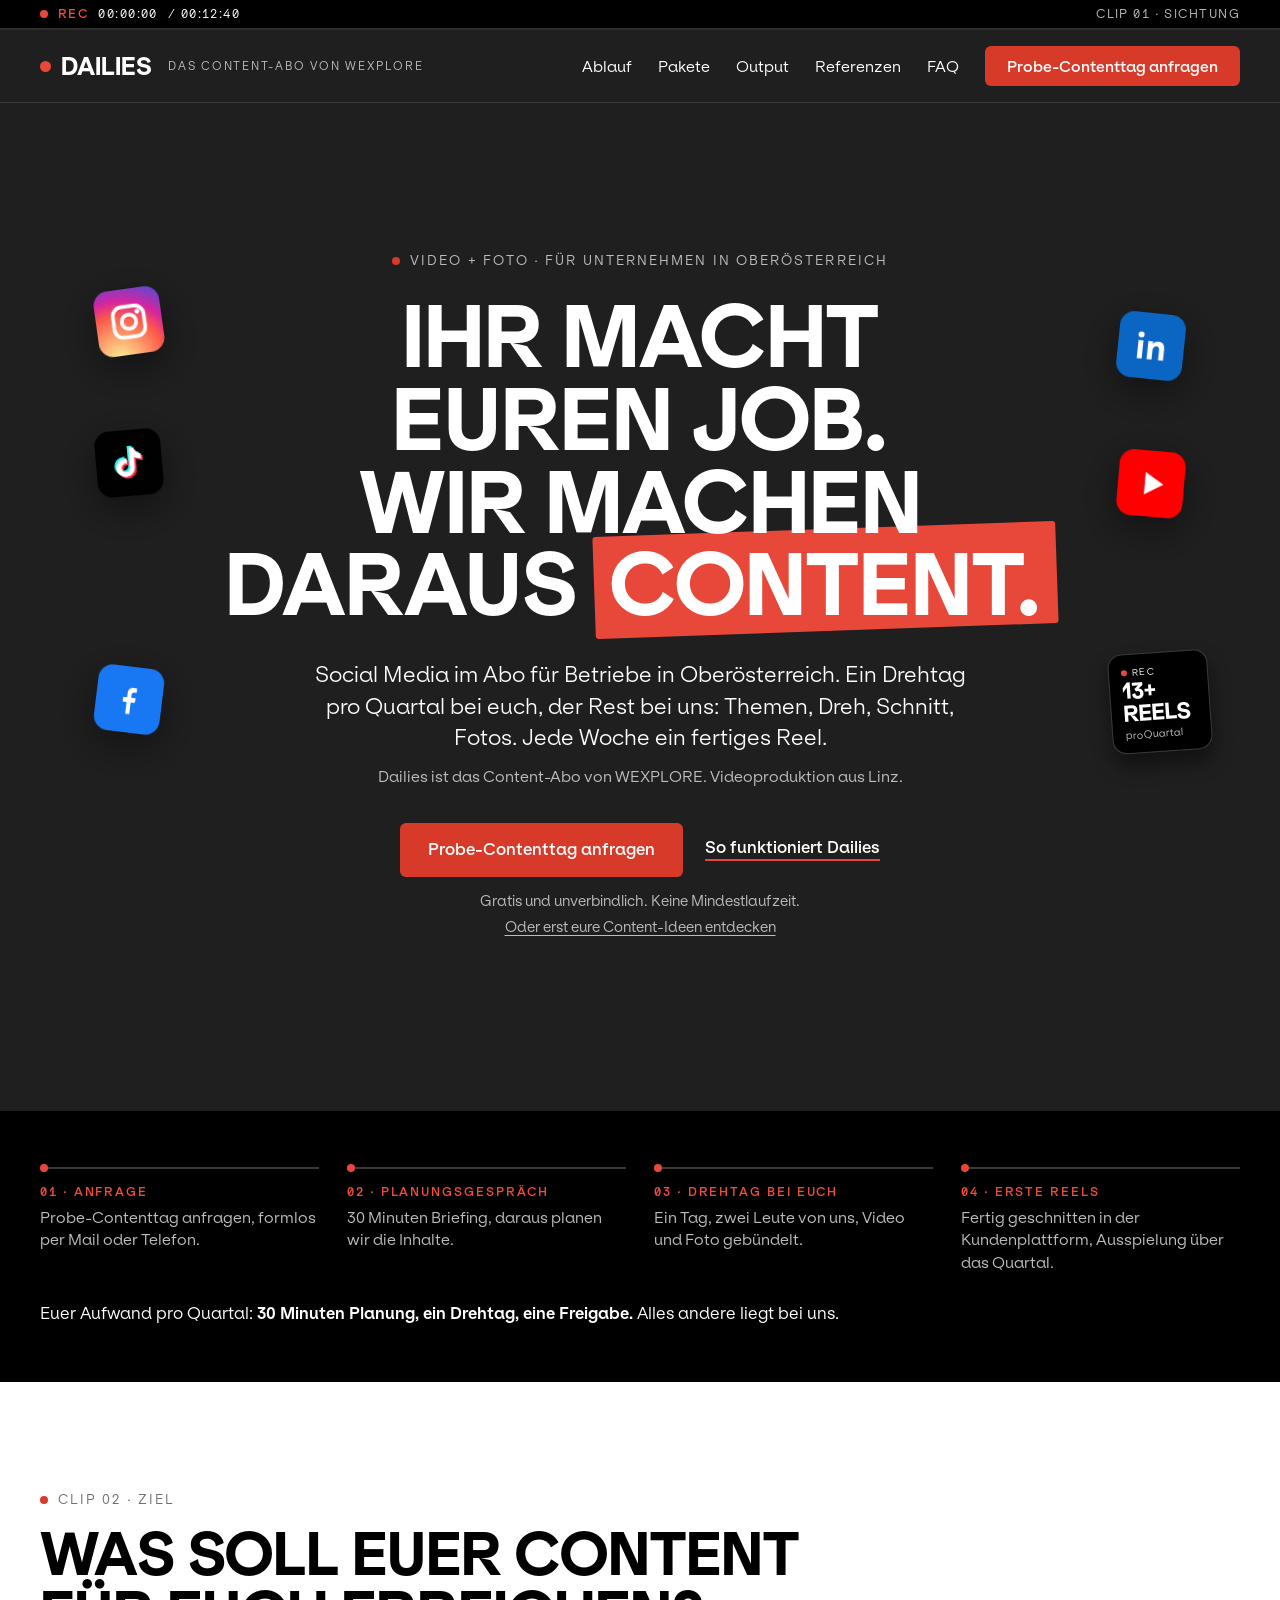
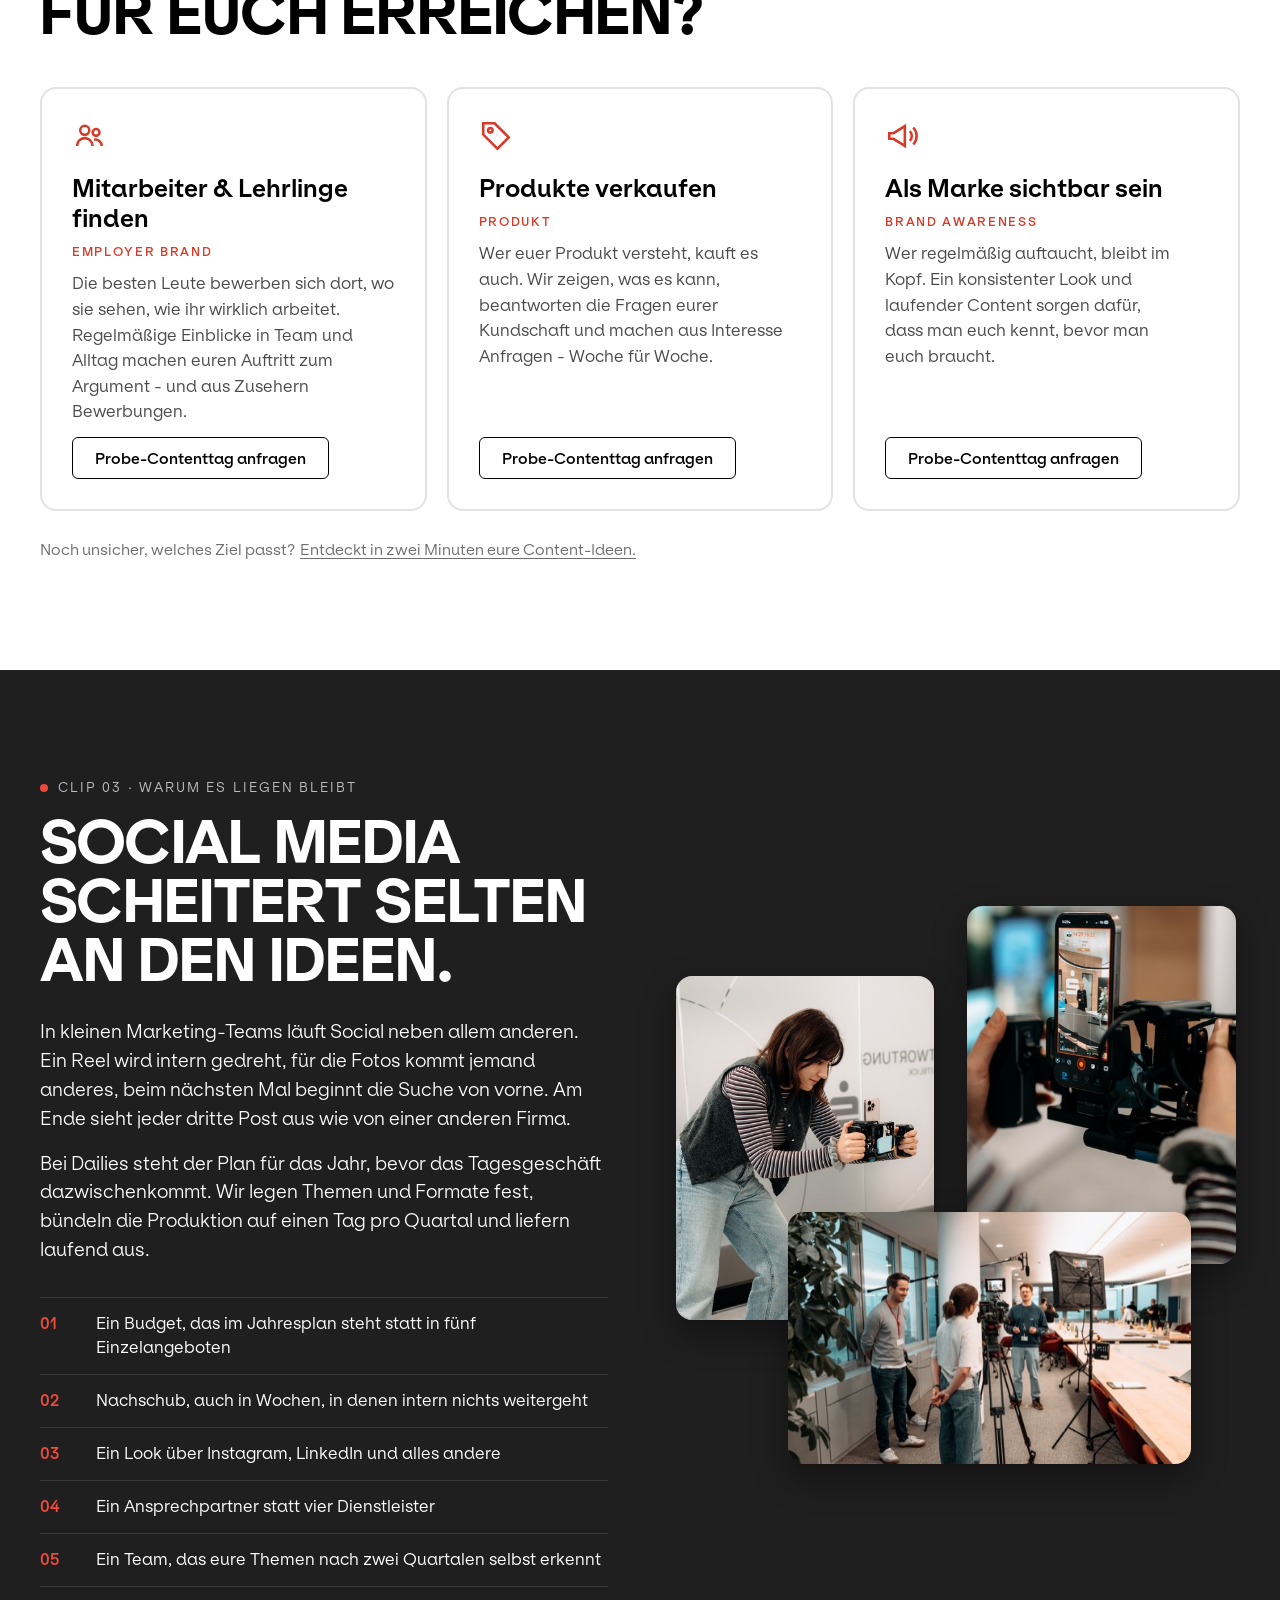
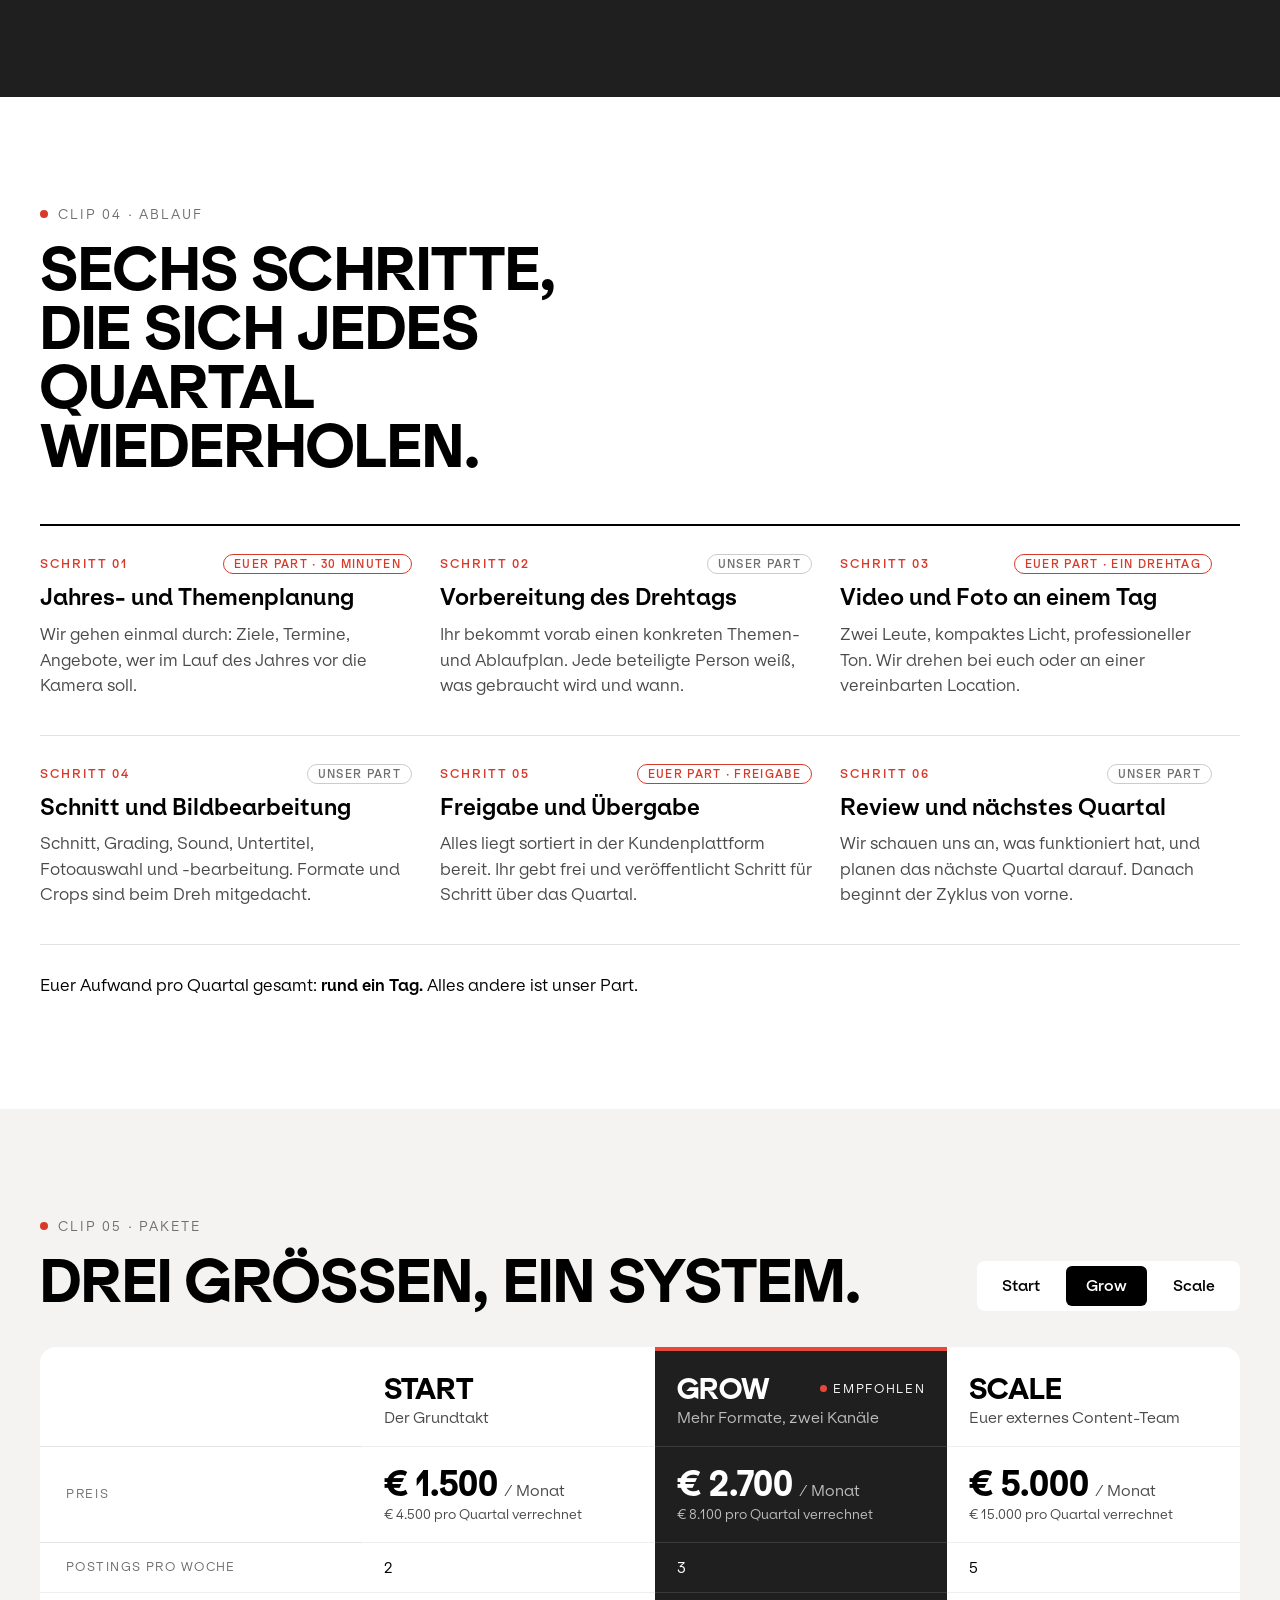
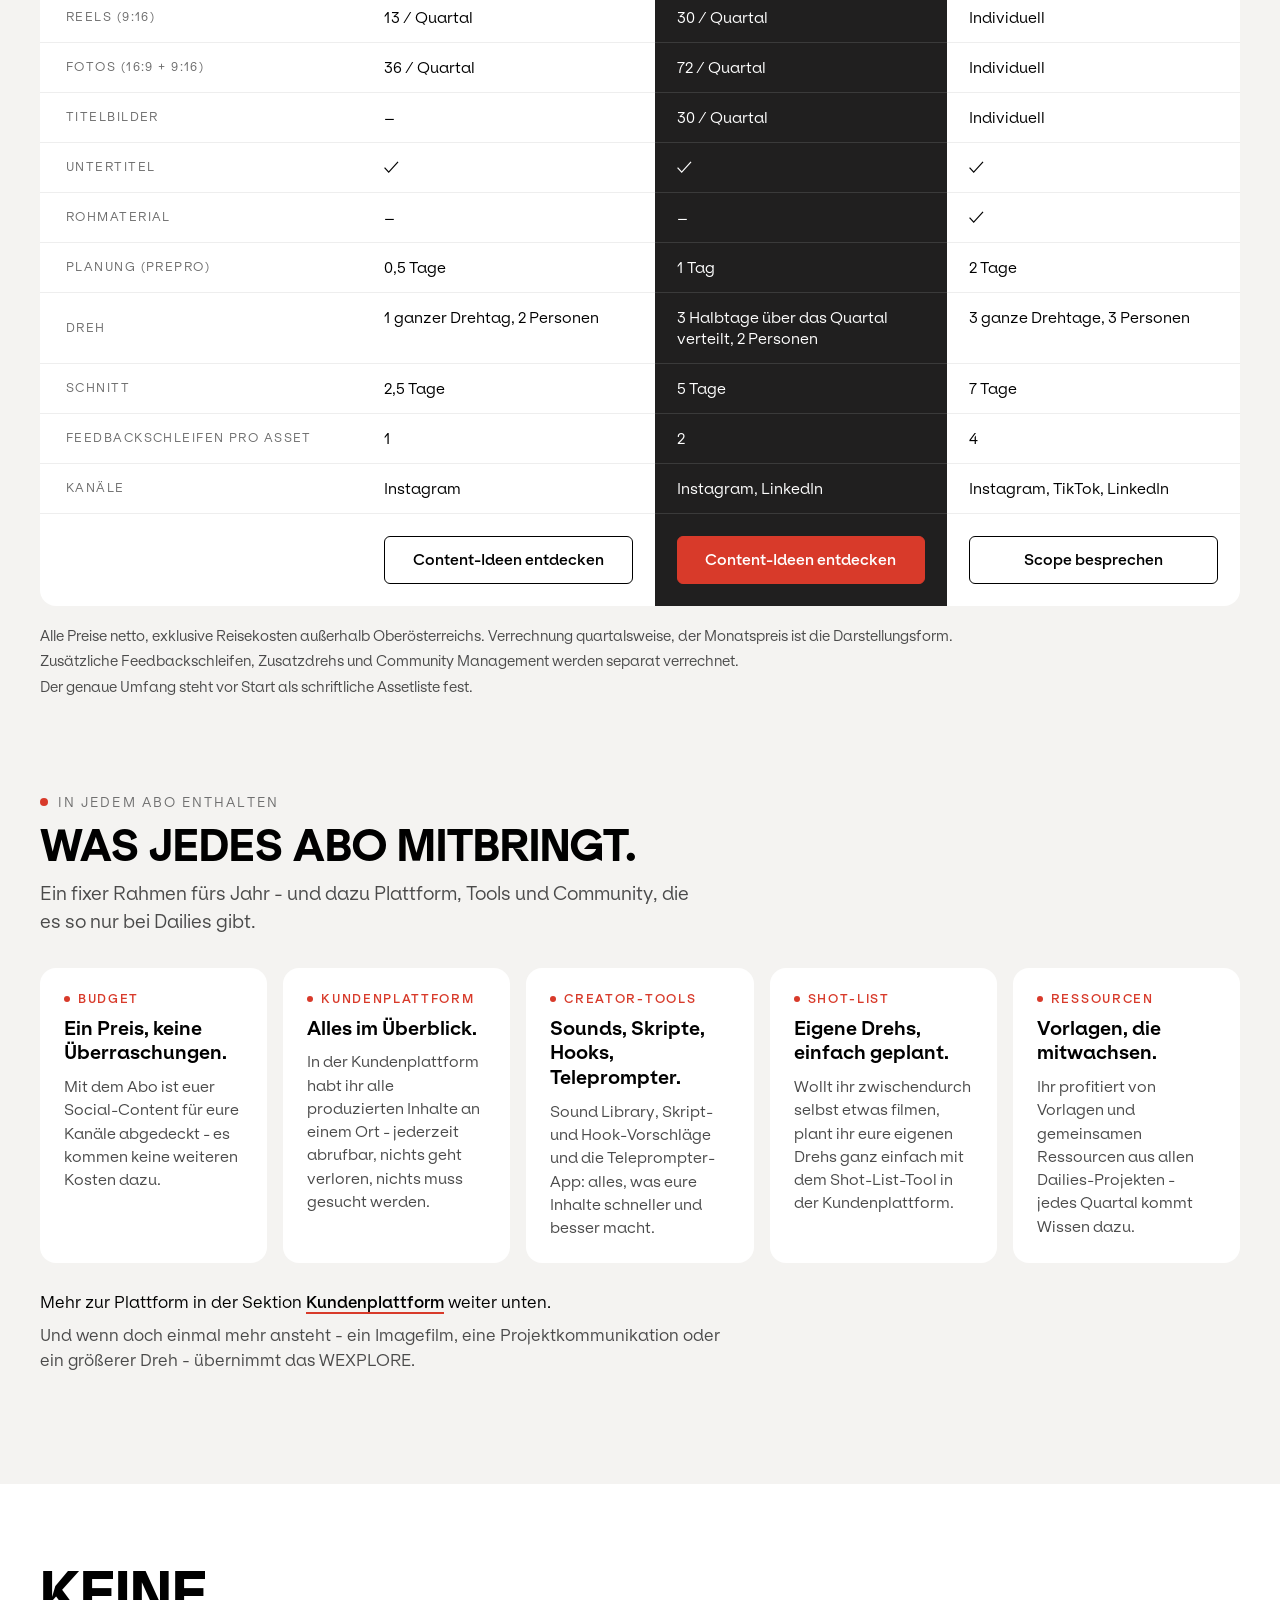
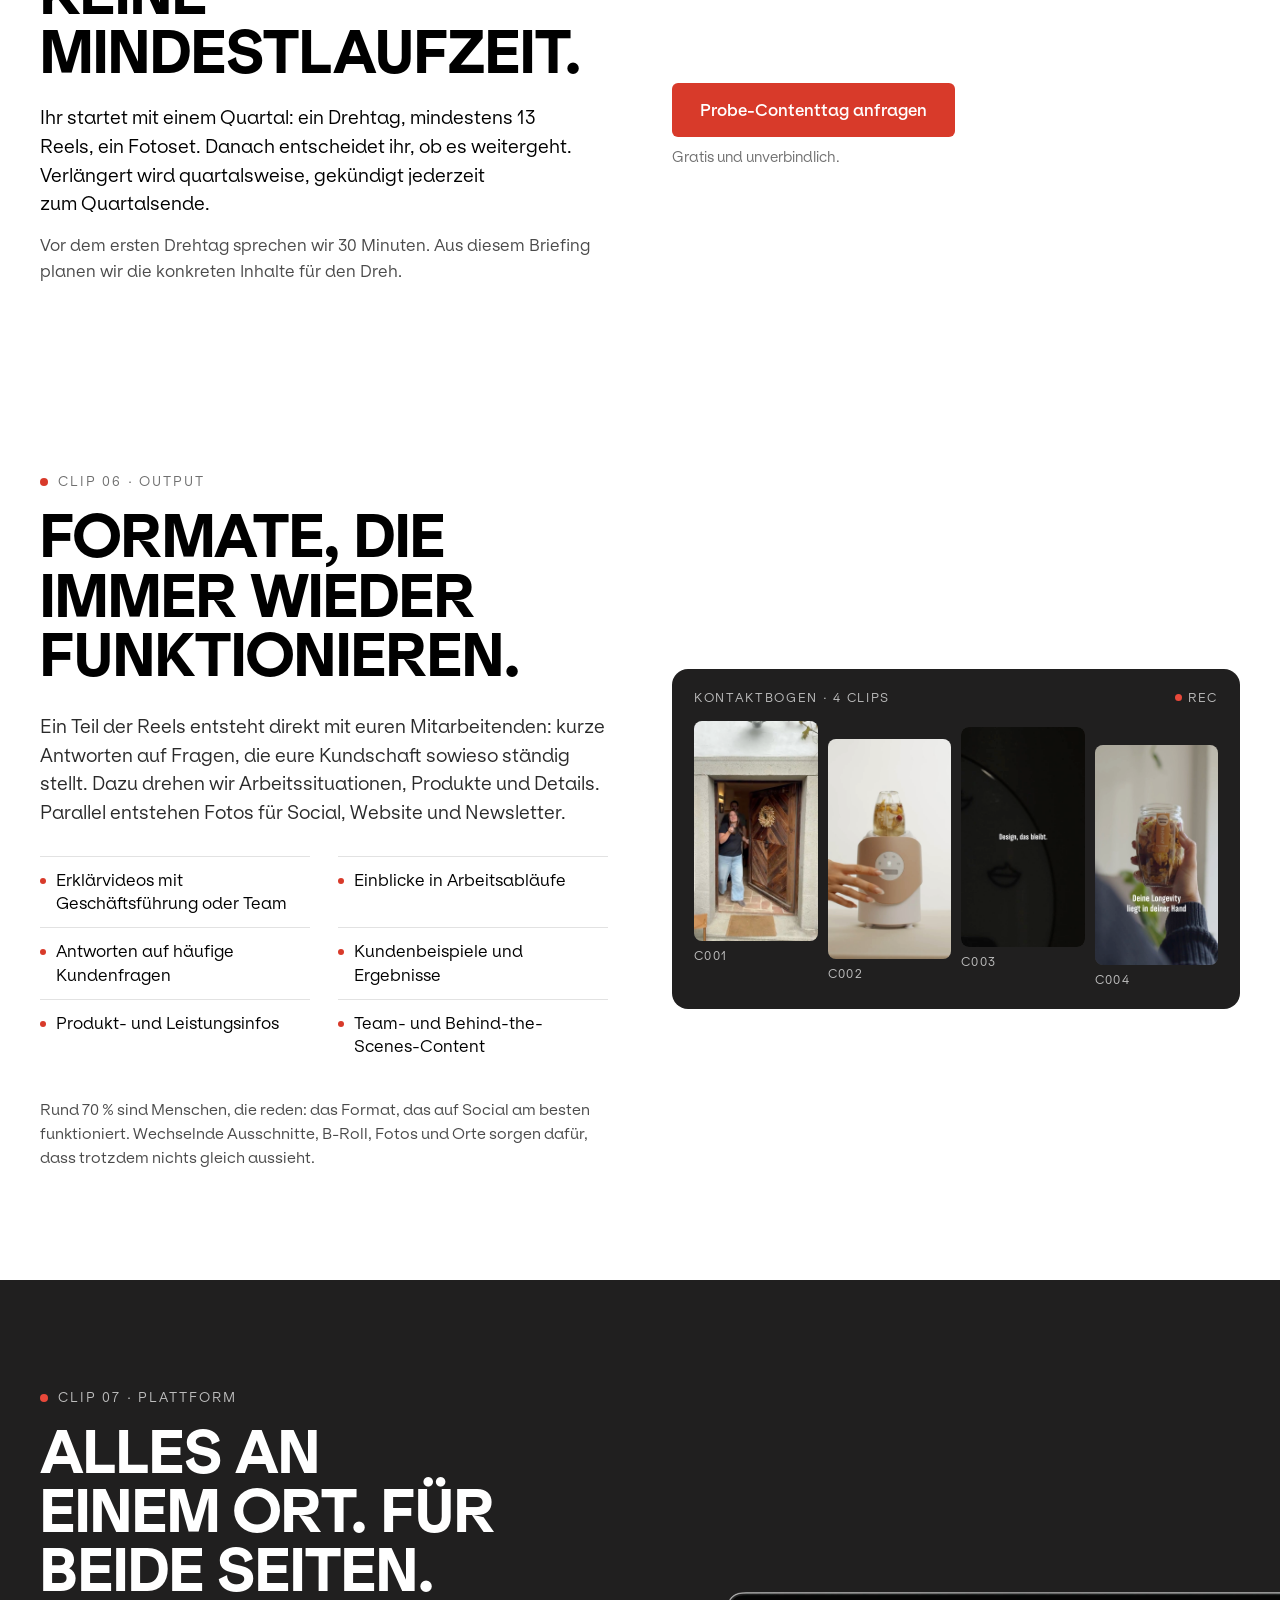
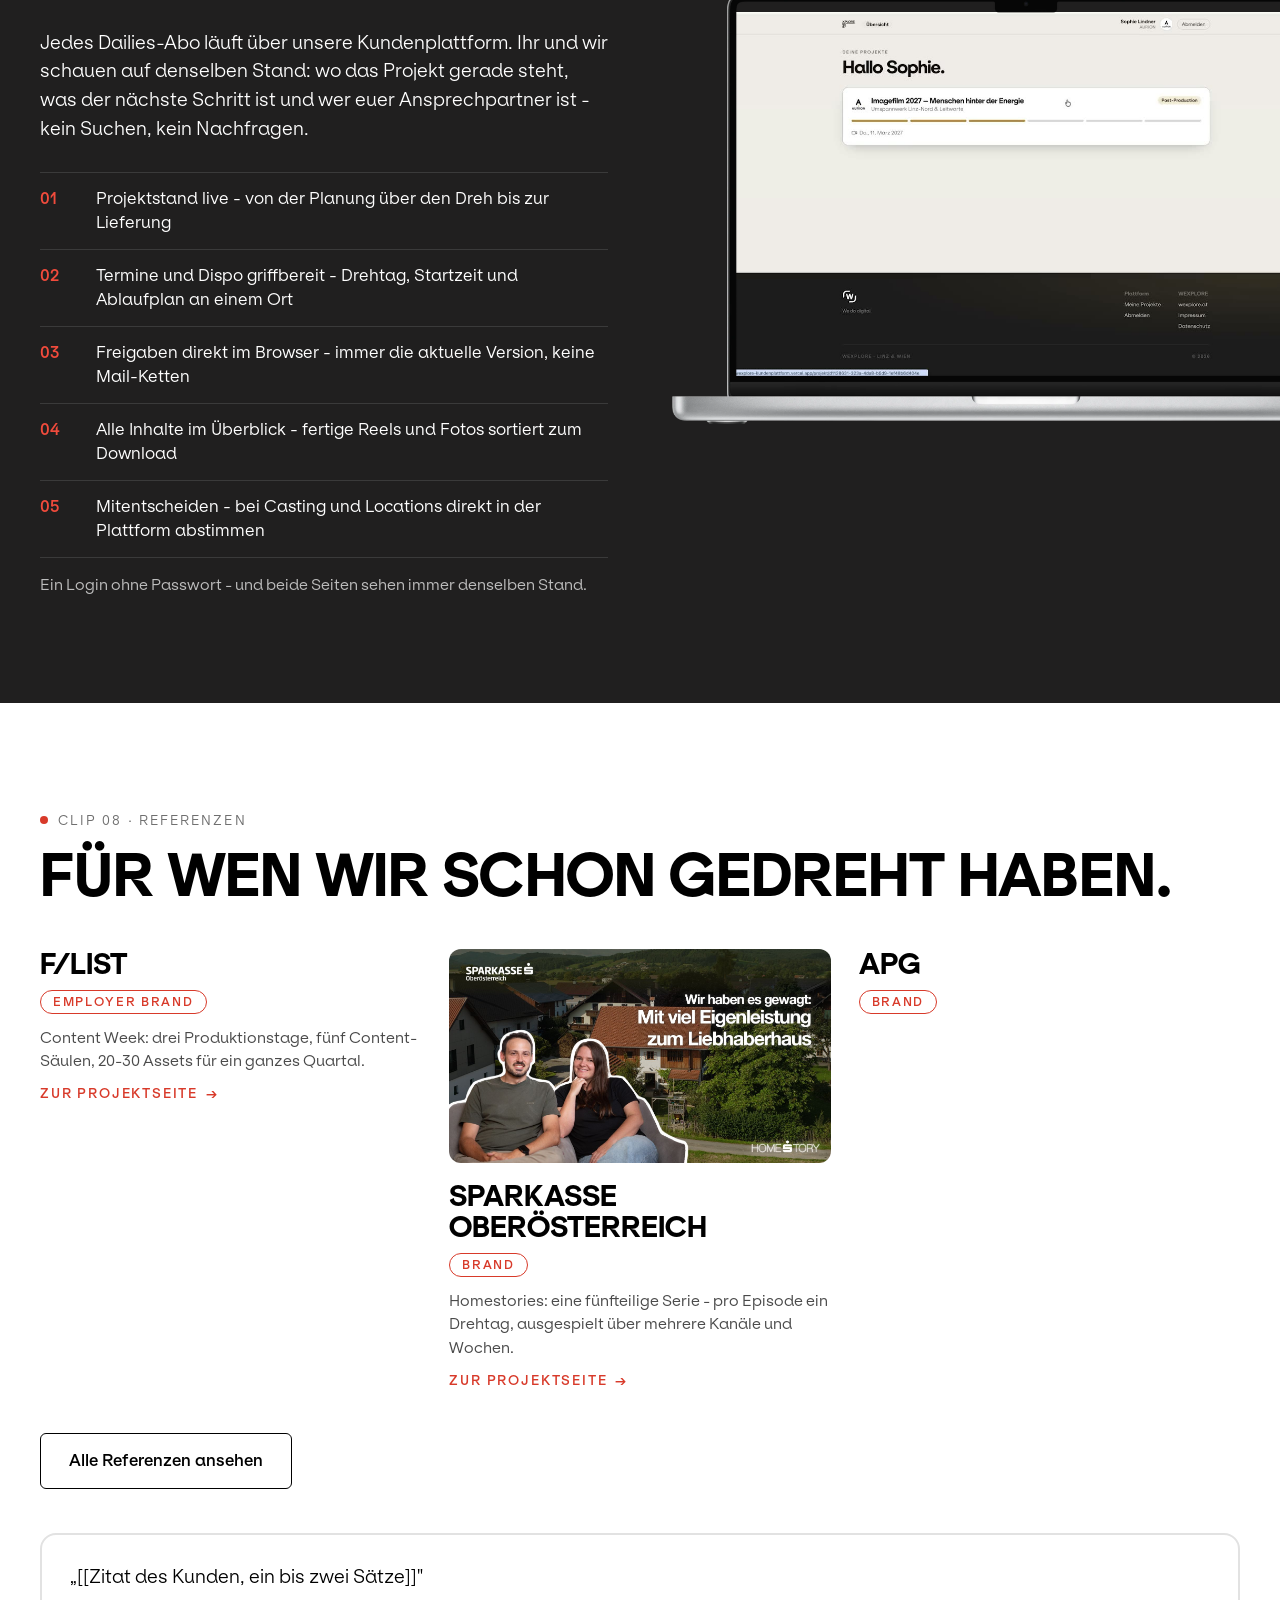
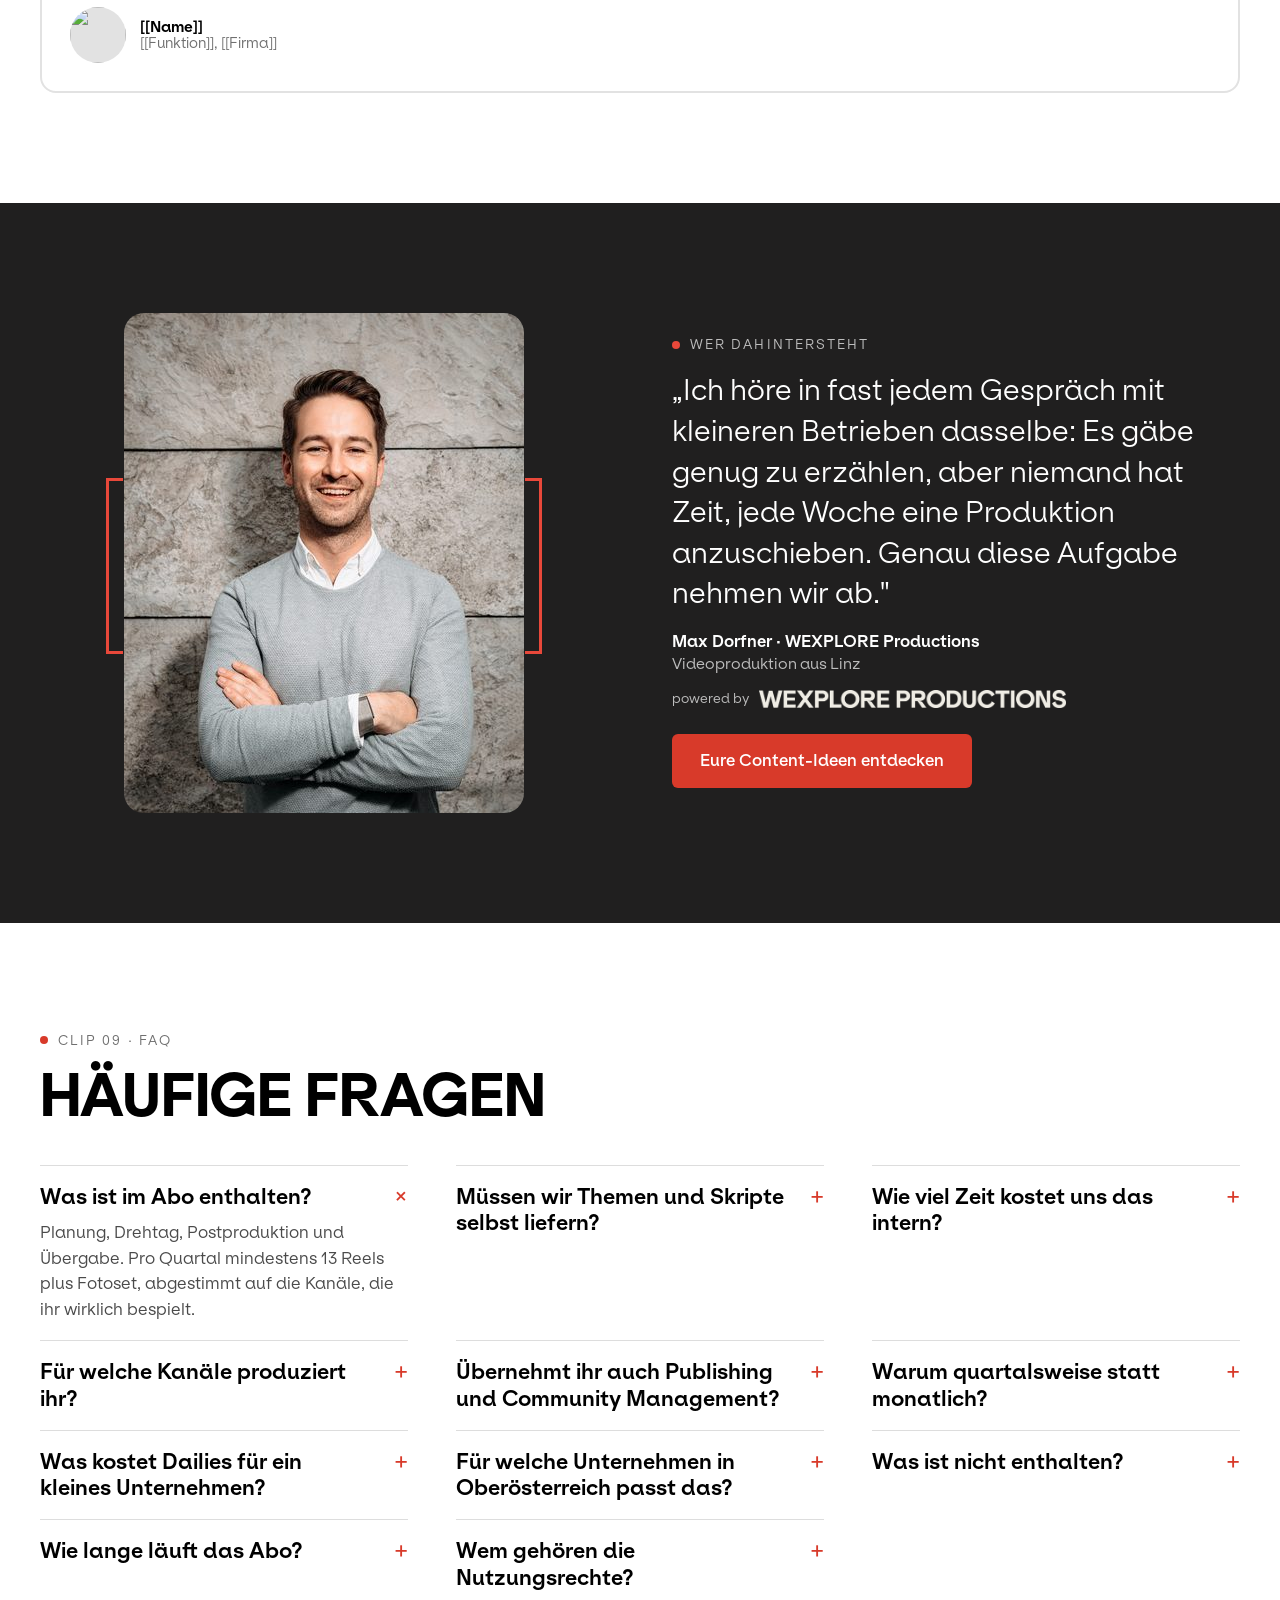
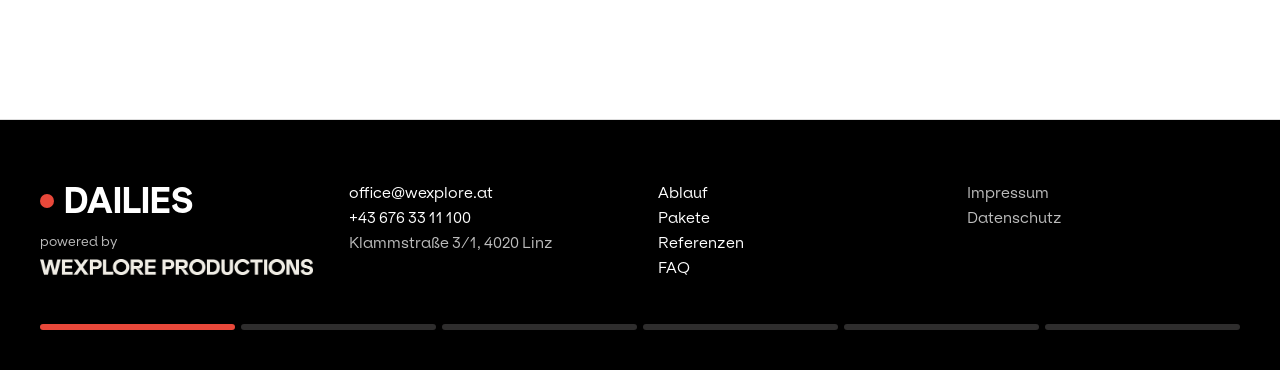
==== index.html @ dc2bb0e6 "Referenzen: Zitat- und Case-Karte als versteckte Komponenten vorbereitet Beide hidden mit Platzhalte" ====
<!DOCTYPE html>
<html lang="de-AT">
<head>
<meta charset="utf-8">
<meta name="viewport" content="width=device-width, initial-scale=1">

<!-- Die drei Schnitte, die der Hero sofort braucht. Die URLs muessen exakt den
     src-Angaben der @font-face-Regeln weiter unten entsprechen (ohne ?v=), sonst
     laedt der Browser die Dateien zweimal. crossorigin ist auch bei gleicher
     Herkunft Pflicht, weil Schriften immer im CORS-Modus geholt werden.
     Lt steht im Hero-Untertitel, dem LCP-Element am Handy (PageSpeed 25.09.2026:
     1.450 ms Renderverzoegerung). Smbd und Bd folgen ueber die inline @font-face. -->
<link rel="preload" as="font" type="font/woff2" crossorigin href="assets/fonts/ESKlarheitPlakat-Xbd.woff2">
<link rel="preload" as="font" type="font/woff2" crossorigin href="assets/fonts/ESKlarheitKurrent-Lt.woff2">
<link rel="preload" as="font" type="font/woff2" crossorigin href="assets/fonts/ESKlarheitKurrent-Rg.woff2">

<title>Dailies - Social-Media-Content im Abo | WEXPLORE, Linz</title>
<meta name="description" content="Social-Media-Content im Abo von WEXPLORE: Videoproduktion aus Linz, ein Drehtag pro Quartal, fertige Videos und Fotos für Unternehmen in Oberösterreich.">
<link rel="canonical" href="https://wexalex.github.io/dailies/">
<meta name="theme-color" content="#201f1f">

<!-- Social-Vorschau. og:image ist eine Zwischenloesung: assets/dailies/bts-03.jpg ist
     1000 x 625 px (1,6:1) und liegt damit ueber dem Minimum fuer eine grosse Vorschau.
     Sobald ein gestaltetes Share-Bild in 1200 x 630 px vorliegt, hier og:image sowie
     og:image:width und og:image:height tauschen. -->
<meta property="og:type" content="website">
<meta property="og:url" content="https://wexalex.github.io/dailies/">
<meta property="og:site_name" content="Dailies">
<meta property="og:locale" content="de_AT">
<meta property="og:title" content="Dailies - Social-Media-Content im Abo | WEXPLORE, Linz">
<meta property="og:description" content="Social-Media-Content im Abo von WEXPLORE: Videoproduktion aus Linz, ein Drehtag pro Quartal, fertige Videos und Fotos für Unternehmen in Oberösterreich.">
<meta property="og:image" content="https://wexalex.github.io/dailies/assets/dailies/bts-03.jpg">
<meta property="og:image:width" content="1000">
<meta property="og:image:height" content="625">
<meta property="og:image:alt" content="Interview-Setup bei einem Dailies-Drehtag">
<meta name="twitter:card" content="summary_large_image">

<link rel="icon" href="assets/favicon.svg" type="image/svg+xml">
<link rel="icon" href="assets/favicon-48.png" sizes="48x48" type="image/png">
<link rel="apple-touch-icon" href="assets/apple-touch-icon.png">

<script src="assets/config.js?v=5" defer></script>
<script type="application/ld+json">
{
  "@context": "https://schema.org",
  "@graph": [
    {
      "@type": "ProfessionalService",
      "@id": "https://wexalex.github.io/dailies/#anbieter",
      "name": "WEXPLORE Productions",
      "url": "https://wexplore.at",
      "email": "office@wexplore.at",
      "telephone": "+43 676 33 11 100",
      "image": "https://wexalex.github.io/dailies/assets/dailies/bts-03.jpg",
      "address": {
        "@type": "PostalAddress",
        "streetAddress": "Klammstraße 3/1",
        "postalCode": "4020",
        "addressLocality": "Linz",
        "addressCountry": "AT"
      },
      "areaServed": {
        "@type": "State",
        "name": "Oberösterreich"
      }
    },
    {
      "@type": "Service",
      "@id": "https://wexalex.github.io/dailies/#dailies",
      "name": "Dailies",
      "serviceType": "Social-Media-Content im Abo",
      "description": "Social-Media-Content im Abo von WEXPLORE: Videoproduktion aus Linz, ein Drehtag pro Quartal, fertige Videos und Fotos für Unternehmen in Oberösterreich.",
      "url": "https://wexalex.github.io/dailies/",
      "provider": {
        "@id": "https://wexalex.github.io/dailies/#anbieter"
      },
      "areaServed": {
        "@type": "State",
        "name": "Oberösterreich"
      }
    },
    {
      "@type": "FAQPage",
      "@id": "https://wexalex.github.io/dailies/#faq",
      "url": "https://wexalex.github.io/dailies/#faq",
      "inLanguage": "de-AT",
      "about": {
        "@id": "https://wexalex.github.io/dailies/#dailies"
      },
      "mainEntity": [
        {
          "@type": "Question",
          "name": "Was ist im Abo enthalten?",
          "acceptedAnswer": {
            "@type": "Answer",
            "text": "Planung, Drehtag, Postproduktion und Übergabe. Pro Quartal mindestens 13 Reels plus Fotoset, abgestimmt auf die Kanäle, die ihr wirklich bespielt."
          }
        },
        {
          "@type": "Question",
          "name": "Müssen wir Themen und Skripte selbst liefern?",
          "acceptedAnswer": {
            "@type": "Answer",
            "text": "Nein. Der Themenplan kommt von uns, ihr streicht und ergänzt. Skripte gibt es nur dort, wo sie nötig sind - meistens reichen Leitfragen."
          }
        },
        {
          "@type": "Question",
          "name": "Wie viel Zeit kostet uns das intern?",
          "acceptedAnswer": {
            "@type": "Answer",
            "text": "Ein Planungscall pro Quartal, der Drehtag selbst und eine Freigaberunde. Alles dazwischen liegt bei uns. Freigaben und Übersicht laufen über die Kundenplattform, ihr braucht dafür kein eigenes Tool."
          }
        },
        {
          "@type": "Question",
          "name": "Für welche Kanäle produziert ihr?",
          "acceptedAnswer": {
            "@type": "Answer",
            "text": "Instagram, LinkedIn, TikTok, YouTube und Website. Formate und Crops sind beim Dreh bereits mitgedacht."
          }
        },
        {
          "@type": "Question",
          "name": "Übernehmt ihr auch Publishing und Community Management?",
          "acceptedAnswer": {
            "@type": "Answer",
            "text": "Publishing ist als Zusatzmodul möglich und wird im Scope einzeln vereinbart. Community Management gehört nicht zum Standardumfang."
          }
        },
        {
          "@type": "Question",
          "name": "Warum quartalsweise statt monatlich?",
          "acceptedAnswer": {
            "@type": "Answer",
            "text": "Ein gebündelter Drehtag pro Quartal ist günstiger und störungsärmer als vier kleine Termine - und liefert trotzdem wöchentlichen Nachschub."
          }
        },
        {
          "@type": "Question",
          "name": "Was kostet Dailies für ein kleines Unternehmen?",
          "acceptedAnswer": {
            "@type": "Answer",
            "text": "Der Einstieg liegt bei € 1.500 netto pro Monat, verrechnet werden € 4.500 pro Quartal. Der genaue Umfang steht vor Start als schriftliche Assetliste fest."
          }
        },
        {
          "@type": "Question",
          "name": "Für welche Unternehmen in Oberösterreich passt das?",
          "acceptedAnswer": {
            "@type": "Answer",
            "text": "Betriebe mit laufendem Content-Bedarf und kleinem oder gar keinem Marketing-Team. Besonders gut passt es bei eigentümergeführten Unternehmen und Industriebetrieben."
          }
        },
        {
          "@type": "Question",
          "name": "Was ist nicht enthalten?",
          "acceptedAnswer": {
            "@type": "Answer",
            "text": "Mediabudget, Schauspiel, aufwendige Sets, Drohnengenehmigungen und Reisekosten außerhalb Oberösterreichs."
          }
        },
        {
          "@type": "Question",
          "name": "Wie lange läuft das Abo?",
          "acceptedAnswer": {
            "@type": "Answer",
            "text": "Ein Jahr, also vier Drehtage. Danach verlängert es sich quartalsweise, solange ihr wollt."
          }
        },
        {
          "@type": "Question",
          "name": "Wem gehören die Nutzungsrechte?",
          "acceptedAnswer": {
            "@type": "Answer",
            "text": "Euch. Zeitlich und räumlich unbeschränkt für alle fertigen Videos und Fotos, Rohmaterial auf Anfrage."
          }
        }
      ]
    }
  ]
}
</script>
<style>
  /* ---------------------------------------------------------------
     WEXPLORE Webfonts, ES Klarheit. Quelle: offizielles Brand Guideline 2026.
     Stehen bewusst hier und nicht in einem eigenen Stylesheet: als externe
     Datei blockierte sie das Rendern und der Browser fand die woff2-Dateien
     erst eine Runde spaeter. Nur die Schnitte, die die Seite verwendet:
     Plakat fuer Headlines, Kurrent in 300/400/600/700 fuer alles andere.
     Pfade und Dateinamen muessen zu den preload-Zeilen im <head> passen.
     --------------------------------------------------------------- */
  @font-face { font-family:"ES Klarheit Plakat";  src:url("assets/fonts/ESKlarheitPlakat-Xbd.woff2")  format("woff2"); font-weight:400 900; font-style:normal; font-display:swap; }
  @font-face { font-family:"ES Klarheit Kurrent"; src:url("assets/fonts/ESKlarheitKurrent-Lt.woff2")   format("woff2"); font-weight:300; font-style:normal; font-display:swap; }
  @font-face { font-family:"ES Klarheit Kurrent"; src:url("assets/fonts/ESKlarheitKurrent-Rg.woff2")   format("woff2"); font-weight:400; font-style:normal; font-display:swap; }
  @font-face { font-family:"ES Klarheit Kurrent"; src:url("assets/fonts/ESKlarheitKurrent-Smbd.woff2") format("woff2"); font-weight:600; font-style:normal; font-display:swap; }
  @font-face { font-family:"ES Klarheit Kurrent"; src:url("assets/fonts/ESKlarheitKurrent-Bd.woff2")   format("woff2"); font-weight:700; font-style:normal; font-display:swap; }

  /* ---------------------------------------------------------------
     DAILIES, Design-Refresh.
     Quelle: Claude-Design-Projekt "WEXPLORE Dailies Branding-Richtungen",
     Datei "Dailies Landingpage.dc.html".

     Farben   Weiss #fff, Schwarz #000, Dunkelgrau #201f1f (WEXPLORE),
              Rot #E8483A auf dunkel, #D83A2A auf hell,
              Grau #bdbdbd auf dunkel, #6f6f6f und #4a4a4a auf hell,
              Flaeche #F4F3F1, Linien #e2e2e2 hell und #3a3a3a dunkel.
     Schrift  ES Klarheit Plakat fuer Headlines (versal),
              ES Klarheit Kurrent fuer alles andere.
     Radien   6px Buttons, 12px und 16px Karten.
     --------------------------------------------------------------- */
  :root {
    --rot: #E8483A;          /* Flaechen, Punkte, Balken auf dunklem Grund */
    --rot-text: #F14B3C;     /* Text auf #201f1f: #E8483A lag bei 4,24 zu 1 */
    --rot-hell: #D83A2A;     /* auf hellem Grund, dunkler fuer Kontrast */
    --dunkel: #201f1f;
    --linie-hell: #e2e2e2;
    --linie-dunkel: #3a3a3a;
    --grau-dunkel: #bdbdbd;
    --grau-hell: #6f6f6f;      /* aus #6f6f6f abgedunkelt: 3,41 zu 1 reichte fuer 12px nicht */
    --text-hell: #4a4a4a;
    --flaeche: #F4F3F1;
  }
  html { scroll-behavior:smooth; }
  body { margin:0; background:#fff; color:#000; font-family:'ES Klarheit Kurrent', Helvetica, Arial, sans-serif; -webkit-font-smoothing:antialiased; }
  a { color:inherit; text-decoration:none; }
  a:hover { opacity:.8; }
  h1, h2, h3 { hyphens:auto; }
  *:focus-visible { outline:2px solid var(--rot); outline-offset:2px; }
  ::selection { background:var(--rot); color:#fff; }
  input, select, textarea, button { font:inherit; color:inherit; }
  summary::-webkit-details-marker { display:none; }
  @keyframes recblink { 0%,55% { opacity:1 } 56%,100% { opacity:.2 } }

  .plakat { font-family:'ES Klarheit Plakat', Helvetica, sans-serif; font-weight:400; text-transform:uppercase; hyphens:manual; }
  .h2 { font-size:clamp(36px, 4.6vw, 58px); line-height:1.02; text-wrap:balance; }
  .kicker { display:flex; align-items:center; gap:10px; font-size:13px; letter-spacing:.16em; text-transform:uppercase; }
  .kicker i { width:8px; height:8px; border-radius:50%; background:var(--rot-hell); flex:none; }
  .sec-dunkel .kicker i { background:var(--rot); }
  .wrap { max-width:1200px; margin:0 auto; }
  section { padding:110px 40px; scroll-margin-top:90px; }
  .sec-dunkel { background:var(--dunkel); color:#fff; }
  .btn { height:54px; padding:0 28px; border-radius:6px; display:inline-flex; align-items:center; justify-content:center; font-weight:600; border:0; cursor:pointer; font-family:inherit; font-size:16px; white-space:nowrap; }
  .btn--rot { background:var(--rot-hell); color:#fff; }
  .btn--linie { border:1px solid currentColor; background:transparent; }
  .btn--s { height:40px; padding:0 22px; font-size:15px; }

  /* Pakettabelle: Spalten-Hervorhebung */
  .pk { transition:background-color .2s ease, color .2s ease; }
  .pk-head { border-top:4px solid transparent; }
  .plan-tabs { display:flex; gap:6px; padding:5px; background:#fff; border-radius:8px; }
  .plan-tabs button { height:40px; padding:0 20px; border:0; border-radius:6px; font-family:inherit; font-size:15px; font-weight:600; cursor:pointer; background:transparent; color:#000; }
  .plan-tabs button.active { background:#000; color:#fff; }

  /* FAQ */
  /* Padding sitzt auf der summary, nicht auf dem details: sonst ist nur die Textzeile klickbar. */
  .faq-item { border-top:1px solid #ddd; padding:0; }
  .faq-item summary { display:flex; justify-content:space-between; align-items:flex-start; gap:20px; padding:18px 0; cursor:pointer; list-style:none; font-size:21px; font-weight:700; line-height:1.25; }
  .faq-item summary span:last-child { flex:none; color:var(--rot-hell); font-size:24px; font-weight:400; line-height:1; transition:transform .2s ease; }
  .faq-item[open] summary span:last-child { transform:rotate(45deg); }
  .faq-item p { margin:-8px 0 18px; max-width:68ch; font-size:16px; line-height:1.6; color:var(--text-hell); text-wrap:pretty; }

  .sr-only { position:absolute; width:1px; height:1px; padding:0; margin:-1px; overflow:hidden; clip:rect(0,0,0,0); white-space:nowrap; border:0; }
  /* Sprunglink: nur sichtbar, solange er den Fokus hat. */
  .skip:focus { position:fixed; top:10px; left:10px; z-index:300; width:auto; height:auto; margin:0; overflow:visible; clip:auto; padding:10px 16px; border-radius:6px; background:#000; color:#fff; font-size:15px; font-weight:600; }

  @media (max-width: 900px) {
    section { padding:72px 20px; }
    /* Der Hero traegt sein Padding inline, deshalb hier mit !important. */
    #sichtung { padding:96px 20px 110px !important; }
    header.nav { padding:14px 20px !important; }
    .recbar { padding-left:20px !important; padding-right:20px !important; gap:10px !important; letter-spacing:.06em !important; }
    [data-section-readout] { text-align:right; }
    .nav-links { display:none !important; }
    footer { padding-left:20px !important; padding-right:20px !important; }
    /* Touch-Ziele auf 44px: kleine Buttons und die Paket-Tabs. */
    .btn--s { height:44px; }
    .plan-tabs { gap:8px; }
    .plan-tabs button { height:44px; padding:0 18px; }
  }
  @media (max-width: 640px) {
    /* Tagline und Gesamtlaufzeit brauchen auf dem Telefon zu viel Breite. */
    .nav-tagline { display:none; }
    .tc-gesamt { display:none; }
    /* Die Sticky-CTA wird zur Leiste. right und bottom stehen inline, daher !important. */
    [data-sticky-cta] { left:16px; right:16px !important; bottom:calc(12px + env(safe-area-inset-bottom)) !important; padding:8px 8px 8px 14px !important; gap:12px !important; }
    [data-sticky-cta] > span { display:none; }
    [data-sticky-cta] .btn { flex:1; }
    /* Platz, damit die Leiste die Footer-Links nicht dauerhaft verdeckt. */
    footer { padding-bottom:calc(88px + env(safe-area-inset-bottom)) !important; }
  }
  @media (prefers-reduced-motion: reduce) {
    html { scroll-behavior:auto; }
    * { animation:none !important; transition:none !important; }
  }

  /* Ablauf: die sechs Schritte immer als 3 + 3. Schmaler geht es direkt auf eine Spalte,
     auto-fit hatte bei breiten Bildschirmen 4 + 2 und bei mittleren 2 + 2 + 2 ergeben. */
  .ablauf-raster { display:grid; grid-template-columns:repeat(3, minmax(0, 1fr)); gap:0; border-top:2px solid #000; }
  @media (max-width: 760px) { .ablauf-raster { grid-template-columns:1fr; } }

  /* Footer-Links: Trefferflaeche von 17 auf 25 px (WCAG 2.5.8), ohne dass sich etwas
     verschiebt. Das Padding vergroessert die Flaeche, der negative Rand haelt den Abstand.
     Bei 25 px Zeilenabstand stossen die Flaechen genau aneinander, ohne zu ueberlappen. */
  footer .wrap a { padding:4px 0; margin:-4px 0; }

  /* ---- Lead-Magnet-Flow, auf die neuen Tokens gebracht ---- */
  .fl-ovl[hidden] { display:none }
  .fl-ovl { position:fixed; inset:0; z-index:200; background:#fff; color:#000; display:flex; flex-direction:column }
  .fl-top { flex:none; padding:14px 24px; border-bottom:1px solid var(--linie-hell) }
  .fl-toprow { display:flex; align-items:center; justify-content:space-between; gap:16px; max-width:760px; margin:0 auto }
  .fl-stand { margin:0; font-size:14px; line-height:1.35; color:var(--text-hell) }
  .fl-x { border:0; background:transparent; cursor:pointer; font-size:12px; letter-spacing:.14em; text-transform:uppercase; color:var(--grau-hell); min-height:44px; min-width:44px; padding:10px 12px; margin-right:-12px }
  .fl-bar { height:3px; background:#ececec }
  .fl-bar i { display:block; height:100%; width:0; background:var(--rot-hell); transition:width .3s cubic-bezier(.2,0,0,1) }
  .fl-body { flex:1; overflow-y:auto; overscroll-behavior:contain; -webkit-overflow-scrolling:touch }
  .fl-inner { max-width:760px; margin:0 auto; padding:44px 24px 40px }
  .fl-count { font-size:12px; letter-spacing:.14em; text-transform:uppercase; color:var(--grau-hell); margin:0 }
  .fl-count::before { content:"\2713"; color:var(--rot-hell); font-weight:700; margin-right:8px; letter-spacing:0 }
  .fl-q { margin:14px 0 0; font-family:'ES Klarheit Plakat', Helvetica, sans-serif; font-weight:400; text-transform:uppercase; font-size:clamp(28px,3.4vw,44px); line-height:1.04; hyphens:manual; overflow-wrap:break-word }
  .fl-hint { margin:14px 0 0; max-width:60ch; color:var(--text-hell); line-height:1.6 }
  .fl-opts { display:grid; gap:10px; margin-top:28px }
  .fl-opt { display:flex; align-items:center; gap:12px; width:100%; box-sizing:border-box; text-align:left; cursor:pointer; padding:17px 20px; border:2px solid var(--linie-hell); border-radius:12px; background:transparent; color:#000; font-size:17px; line-height:1.3; transition:background-color .16s ease, border-color .16s ease, color .16s ease }
  .fl-opt:hover { border-color:#000 }
  .fl-opt[aria-pressed="true"] { background:var(--dunkel); border-color:var(--dunkel); color:#fff }
  .fl-box { width:19px; height:19px; flex:none; border:1px solid currentColor; border-radius:4px; display:flex; align-items:center; justify-content:center; font-size:12px; line-height:1 }
  .fl-radio .fl-box { border-radius:50% }
  .fl-opt[aria-pressed="true"] .fl-box::after { content:"\2713" }
  .fl-field { margin-top:26px }
  .fl-lab { display:block; font-size:13px; letter-spacing:.14em; text-transform:uppercase; color:var(--grau-hell); margin-bottom:7px }
  .fl-in, .fl-ta, .fl-sel { width:100%; box-sizing:border-box; padding:13px 14px; border:1px solid #cfcfcf; border-radius:8px; background:#fff; color:#000; font-size:17px }
  .fl-in, .fl-sel { height:52px; padding:0 14px }
  .fl-ta { min-height:96px; resize:vertical; line-height:1.5 }
  .fl-in::placeholder, .fl-ta::placeholder { color:#6b6b6b }
  .fl-meta { margin-top:7px; font-size:14px; color:var(--text-hell) }
  .fl-err { margin-top:7px; font-size:14px; font-weight:600; color:#B3261E }
  .fl-foot { flex:none; border-top:1px solid var(--linie-hell); background:#fff; padding:14px 24px calc(14px + env(safe-area-inset-bottom)) }
  .fl-footrow { display:flex; align-items:center; justify-content:space-between; gap:12px; max-width:760px; margin:0 auto }
  .fl-back { border:1px solid #cfcfcf; background:transparent; cursor:pointer; height:48px; padding:0 20px; border-radius:6px; color:#000; font-size:16px }
  .fl-back[disabled] { opacity:.4; cursor:default }
  .fl-next { border:0; cursor:pointer; height:48px; padding:0 26px; border-radius:6px; background:var(--rot-hell); color:#fff; font-weight:600; font-size:16px; display:inline-flex; align-items:center; justify-content:center; margin-left:auto; text-decoration:none }
  .fl-next.wait { background:#F3D6D1; color:#7A1F14 }
  .fl-next[disabled] { background:#ddd; color:#666; cursor:default }
  /* Chips: voll rund, Auswahlkarten 12px. Beides bewusst unterschiedlich, damit Kurzantworten nicht wie Hauptoptionen wirken. */
  .fl-group { margin-top:26px }
  .fl-group > .fl-lab { margin:0 0 10px }
  .fl-chips { display:flex; flex-wrap:wrap; gap:8px }
  .fl-chip { min-height:44px; padding:10px 16px; border:2px solid var(--linie-hell); border-radius:999px; background:transparent; color:#000; font-family:inherit; font-size:16px; line-height:1.2; cursor:pointer; transition:background-color .16s ease, border-color .16s ease, color .16s ease }
  .fl-chip:hover { border-color:#000 }
  .fl-chip[aria-pressed="true"] { background:var(--dunkel); border-color:var(--dunkel); color:#fff }
  .fl-ideen { display:grid; gap:14px; margin-top:26px }
  .fl-idee { border:2px solid var(--linie-hell); border-radius:16px; padding:20px 22px; background:#fff; animation:fl-rein .45s cubic-bezier(.2,0,0,1) both }
  .fl-idee:nth-child(2) { animation-delay:.08s }
  .fl-idee:nth-child(3) { animation-delay:.16s }
  @keyframes fl-rein { from { opacity:0; transform:translateY(10px) } to { opacity:1; transform:none } }
  .fl-idee-format { margin:0; font-size:12px; letter-spacing:.14em; text-transform:uppercase; font-weight:600; color:var(--rot-hell) }
  .fl-idee-titel { margin:8px 0 0; font-size:19px; font-weight:700; line-height:1.3; hyphens:manual }
  .fl-idee-warum { margin:8px 0 0; line-height:1.55; color:var(--text-hell) }
  .fl-idee-quelle { margin:10px 0 0; font-size:13px; color:var(--grau-hell) }
  .fl-bruecke { margin-top:14px; border-radius:16px; padding:20px 22px; background:var(--dunkel); color:#fff }
  .fl-bruecke p { margin:0; line-height:1.55 }
  .fl-weiter { margin-top:26px; padding:18px 20px; border-radius:12px; background:var(--flaeche) }
  .fl-weiter .fl-lab { margin:0 0 10px }
  .fl-weiter ol { margin:0; padding:0; list-style:none; counter-reset:w }
  .fl-weiter li { position:relative; padding-left:32px; line-height:1.5 }
  .fl-weiter li + li { margin-top:8px }
  .fl-weiter li::before { counter-increment:w; content:counter(w); position:absolute; left:0; top:1px; width:22px; height:22px; border-radius:50%; background:var(--dunkel); color:#fff; font-size:12px; font-weight:700; display:flex; align-items:center; justify-content:center }
  .fl-fussnote { max-width:760px; margin:0 auto 10px; font-size:13px; color:var(--text-hell); text-align:right }
  .fl-foot .fl-err { max-width:760px; margin:0 auto 10px; text-align:right }
  .fl-abschluss { display:flex; flex-wrap:wrap; gap:10px; margin-top:22px }
  .fl-abschluss .fl-next { margin-left:0 }
  .fl-offen { margin-top:26px }
  .fl-offen ul { margin:0; padding-left:20px; line-height:1.55; color:var(--text-hell) }
  .fl-offen li + li { margin-top:6px }
  .fl-two { display:grid; grid-template-columns:1fr 1fr; gap:0 16px }
  .fl-mehr { margin-top:22px; border-top:1px solid var(--linie-hell); padding-top:14px }
  .fl-mehr > summary { display:flex; align-items:center; min-height:44px; gap:7px; padding:10px 0; margin:-10px 0; font-size:13px; letter-spacing:.14em; text-transform:uppercase; color:var(--grau-hell); cursor:pointer; list-style:none }
  .fl-mehr > summary::before { content:"+"; font-size:14px; line-height:1 }
  .fl-mehr[open] > summary::before { content:"\2212" }
  @media (max-width: 640px) {
    /* Standzeile einzeilig halten: kleinere Schrift, schmalerer Schliessen-Knopf */
    .fl-stand { font-size:13px; text-wrap:balance }
    .fl-fussnote, .fl-foot .fl-err { text-align:center; margin-bottom:8px }
    .fl-x { letter-spacing:.08em; padding:10px 8px; margin-right:-8px }
    .fl-inner { padding:32px 20px }
    .fl-top, .fl-foot { padding-left:20px; padding-right:20px }
    .fl-two { grid-template-columns:1fr }
    .fl-opt { padding:15px 16px; font-size:16px }
    /* Lange Beschriftungen duerfen umbrechen, statt aus dem Knopf zu laufen.
       Nur die Fusszeile, damit der Link mit .fl-next im Abschluss unberuehrt bleibt. */
    .fl-footrow .fl-next { flex:1; height:auto; min-height:48px; padding:12px 16px; line-height:1.25; text-align:center }
    .fl-footrow .fl-back { padding:0 14px }
  }

  /* Hover- und Press-Effekte fuer alle Buttons */
  /* Kein dauerhaftes will-change: das hielt fuer jeden Button eine eigene Grafikebene im Speicher. */
  .btn, .fl-next, .fl-back { transition: transform .18s cubic-bezier(.2,0,0,1), box-shadow .18s ease, background-color .18s ease, filter .18s ease; }
  /* Hover nur mit Maus: auf Touch-Geraeten bleibt :hover nach dem Tippen haengen,
     der Button stand dann angehoben und abgedunkelt, bis woanders getippt wurde. */
  @media (hover: hover) {
    .btn:hover, .fl-next:hover:not(:disabled), .fl-back:hover:not(:disabled) { transform: translateY(-1px); box-shadow: 0 4px 14px rgba(32,31,31,.14); }
    .btn--rot:hover, .fl-next:hover:not(:disabled) { filter: brightness(.92); }
    .btn--linie:hover { background: rgba(128,128,128,.12); }
  }
  .btn:active, .fl-next:active:not(:disabled), .fl-back:active:not(:disabled), .plan-tabs button:active { transform: scale(.97); transition-duration: .08s; }
  .plan-tabs button { transition: background-color .16s ease, transform .18s cubic-bezier(.2,0,0,1); }
  @media (hover: hover) { .plan-tabs button:hover:not(.active) { background: rgba(32,31,31,.06); } }
  @media (prefers-reduced-motion: reduce) { .btn, .fl-next, .fl-back, .plan-tabs button { transition:none; animation:none !important; transform:none !important; } }

  /* Headline-Marker: leicht schief, laeuft hinter die Content-Zeile */
  .hl-marker { position:relative; display:inline-block; z-index:0; padding:0 .16em; color:#fff; }
  .hl-marker::before { content:""; position:absolute; left:-.03em; right:-.03em; top:-.18em; bottom:-.05em; background:var(--rot); transform:rotate(-2deg); border-radius:3px; z-index:-1; }

  /* Plattform-Mockup: groesser, laeuft rechts angeschnitten aus dem Raster */
  .plattform-mock { width:calc(100% + 140px); margin-right:-140px; }
  @media (max-width: 1100px) {
    .plattform-mock { width:100%; margin:0 auto; max-width:640px; }
  }
</style>
</head>
<body>

<a class="sr-only skip" href="#sichtung">Zum Inhalt springen</a>

<div>

  <div style="position:sticky; top:0; z-index:50;">
    <div style="background:#000; color:#fff; position:relative;">
      <div class="recbar" style="display:flex; justify-content:space-between; align-items:center; gap:16px; padding:7px 40px; font-size:12px; letter-spacing:.12em; text-transform:uppercase; font-variant-numeric:tabular-nums;">
        <div style="display:flex; align-items:center; gap:10px;">
          <div style="width:8px; height:8px; border-radius:50%; background:var(--rot); animation:recblink 1.6s steps(1) infinite;"></div>
          <span style="color:var(--rot-text); font-weight:600;">Rec</span>
          <span data-timecode style="white-space:nowrap;">00:00:00</span>
          <span class="tc-gesamt" style="white-space:nowrap;">/ 00:12:40</span>
        </div>
        <span data-section-readout style="color:var(--grau-dunkel);">Clip 01 · Sichtung</span>
      </div>
      <div style="height:2px; background:#2e2d2d;">
        <div data-scrubfill style="height:2px; width:0%; background:var(--rot);"></div>
      </div>
    </div>
    <header class="nav" style="display:flex; align-items:center; justify-content:space-between; flex-wrap:wrap; gap:14px 28px; padding:16px 40px; background:var(--dunkel); color:#fff; border-bottom:1px solid var(--linie-dunkel);">
      <a href="#sichtung" style="display:flex; align-items:center; gap:10px;">
        <div style="width:11px; height:11px; border-radius:50%; background:var(--rot);"></div>
        <span class="plakat" style="font-size:24px; line-height:1;">Dailies</span>
        <span class="nav-tagline" style="font-size:11px; letter-spacing:.16em; text-transform:uppercase; color:var(--grau-dunkel); margin-left:6px;">Das Content-Abo von WEXPLORE</span>
      </a>
      <nav aria-label="Hauptnavigation" style="display:flex; align-items:center; flex-wrap:wrap; gap:8px 26px; font-size:15px;">
        <a class="nav-links" href="#ablauf">Ablauf</a>
        <a class="nav-links" href="#pakete">Pakete</a>
        <a class="nav-links" href="#output">Output</a>
        <a class="nav-links" href="referenzen.html">Referenzen</a>
        <a class="nav-links" href="#faq">FAQ</a>
        <!-- TODO Calendly: sobald der Buchungslink steht, hier und bei allen "Probe-Contenttag anfragen"-CTAs mailto ersetzen -->
        <a class="btn btn--rot btn--s" href="mailto:max@wexplore.at?subject=Gratis%20Probe-Contenttag">Probe-Contenttag anfragen</a>
      </nav>
    </header>
  </div>

  <main>

  <section id="sichtung" data-hero aria-labelledby="sichtung-titel" data-readout="Clip 01 · Sichtung" data-screen-label="01 Sichtung" style="position:relative; overflow:hidden; background:var(--dunkel); color:#fff; padding:150px 40px 170px; text-align:center;">
    <div data-float data-r="6" style="position:absolute; top:11%; right:12%; width:66px; height:66px; z-index:3; pointer-events:none; filter:drop-shadow(0 12px 20px rgba(0,0,0,.45)); transform:rotate(6deg);"><svg viewBox="0 0 64 64" role="img" aria-label="LinkedIn" style="width:100%; height:100%; display:block;"><rect width="64" height="64" rx="14" fill="#0A66C2"></rect><g transform="translate(13,13) scale(1.6)" fill="#fff"><path d="M4 9h3v11H4z M10 9h2.9v1.6c.6-1 1.7-1.8 3.4-1.8 2.6 0 3.7 1.6 3.7 4.4V20h-3v-6c0-1.4-.5-2.3-1.7-2.3-1.3 0-2.3 1-2.3 2.8V20h-3z"></path><circle cx="5.5" cy="5.5" r="1.8"></circle></g></svg></div>
    <div data-float data-r="-5" style="position:absolute; top:46%; left:10%; width:66px; height:66px; z-index:3; pointer-events:none; filter:drop-shadow(0 12px 20px rgba(0,0,0,.45)); transform:rotate(-5deg);"><svg viewBox="0 0 64 64" role="img" aria-label="TikTok" style="width:100%; height:100%; display:block;"><rect width="64" height="64" rx="14" fill="#010101"></rect><g transform="translate(12.5,12.5) scale(1.6)"><path d="M15.5 3c.4 2.2 1.9 3.7 4.2 4v3c-1.6 0-3-.5-4.2-1.3v6.2a5.6 5.6 0 1 1-5.6-5.6c.3 0 .7 0 1 .1v3.1a2.6 2.6 0 1 0 1.8 2.4V3z" fill="#25F4EE" transform="translate(-1.1,-1.1)"></path><path d="M15.5 3c.4 2.2 1.9 3.7 4.2 4v3c-1.6 0-3-.5-4.2-1.3v6.2a5.6 5.6 0 1 1-5.6-5.6c.3 0 .7 0 1 .1v3.1a2.6 2.6 0 1 0 1.8 2.4V3z" fill="#FE2C55" transform="translate(1.1,1.1)"></path><path d="M15.5 3c.4 2.2 1.9 3.7 4.2 4v3c-1.6 0-3-.5-4.2-1.3v6.2a5.6 5.6 0 1 1-5.6-5.6c.3 0 .7 0 1 .1v3.1a2.6 2.6 0 1 0 1.8 2.4V3z" fill="#fff"></path></g></svg></div>
    <div data-float data-r="7" style="position:absolute; top:74%; left:15%; width:66px; height:66px; z-index:3; pointer-events:none; filter:drop-shadow(0 12px 20px rgba(0,0,0,.45)); transform:rotate(7deg);"><svg viewBox="0 0 64 64" role="img" aria-label="Facebook" style="width:100%; height:100%; display:block;"><rect width="64" height="64" rx="14" fill="#1877F2"></rect><g transform="translate(12.5,12.5) scale(1.6)" fill="#fff"><path d="M13.4 21v-7.2h2.4l.4-2.9h-2.8V9c0-.8.3-1.4 1.5-1.4h1.4V5c-.3 0-1.1-.1-2-.1-2 0-3.4 1.2-3.4 3.5v2.5H8.5v2.9h2.4V21z"></path></g></svg></div>
    <div data-float data-r="-8" style="position:absolute; top:13%; left:12%; width:66px; height:66px; z-index:3; pointer-events:none; filter:drop-shadow(0 12px 20px rgba(0,0,0,.45)); transform:rotate(-8deg);"><svg viewBox="0 0 64 64" role="img" aria-label="Instagram" style="width:100%; height:100%; display:block;"><defs><radialGradient id="igg" cx="30%" cy="107%" r="150%"><stop offset="0%" stop-color="#fdf497"></stop><stop offset="45%" stop-color="#fd5949"></stop><stop offset="60%" stop-color="#d6249f"></stop><stop offset="90%" stop-color="#285AEB"></stop></radialGradient></defs><rect width="64" height="64" rx="14" fill="url(#igg)"></rect><g fill="none" stroke="#fff" stroke-width="3.6"><rect x="17" y="17" width="30" height="30" rx="9"></rect><circle cx="32" cy="32" r="7"></circle></g><circle cx="41" cy="23" r="2.4" fill="#fff"></circle></svg></div>
    <div data-float data-r="5" style="position:absolute; top:44%; right:11%; width:66px; height:66px; z-index:3; pointer-events:none; filter:drop-shadow(0 12px 20px rgba(0,0,0,.45)); transform:rotate(5deg);"><svg viewBox="0 0 64 64" role="img" aria-label="YouTube" style="width:100%; height:100%; display:block;"><rect width="64" height="64" rx="14" fill="#FF0000"></rect><path d="M26 21l18 11-18 11z" fill="#fff"></path></svg></div>
    <div data-float data-r="-4" style="position:absolute; top:66%; right:9%; width:100px; height:100px; box-sizing:border-box; padding:12px; border-radius:14px; background:#000; border:1px solid var(--linie-dunkel); z-index:3; pointer-events:none; display:flex; flex-direction:column; justify-content:space-between; text-align:left; box-shadow:0 12px 20px rgba(0,0,0,.45); transform:rotate(-4deg);">
      <div style="display:flex; align-items:center; gap:5px; font-size:9px; letter-spacing:.14em;"><div style="width:6px; height:6px; border-radius:50%; background:var(--rot);"></div>REC</div>
      <div><div class="plakat" style="font-size:22px; line-height:1.05;">13+ Reels</div><div style="font-size:10px; color:var(--grau-dunkel); margin-top:3px;">pro Quartal</div></div>
    </div>

    <div style="position:relative; z-index:2; max-width:900px; margin:0 auto; display:flex; flex-direction:column; align-items:center;">
      <div class="kicker" style="color:var(--grau-dunkel);"><i></i>Video + Foto · Für Unternehmen in Oberösterreich</div>
      <!-- Headline-Alternativen (Tausch = eine Zeile, Marker-Span auf das letzte Wort setzen):
           "Social Media Content im Abo." (Stand bis 30.09.2026)
           "Ein Drehtag. Ein Quartal Content."
           "Social Media im Abo. Für Betriebe, die Besseres zu tun haben."
           "Euer Social Media läuft. Auch wenn intern niemand Zeit hat."
           "Zeigt, wie ihr wirklich arbeitet. Ohne dass es Arbeit macht."
           "Gedreht an einem Tag. Geliefert das ganze Quartal." -->
      <h1 id="sichtung-titel" class="plakat" style="font-size:clamp(42px, 6.6vw, 92px); line-height:.98; margin:28px 0 0; text-wrap:balance;">Ihr macht euren Job.<br><span style="position:relative; z-index:1;">Wir machen daraus</span> <span class="hl-marker">Content.</span></h1>
      <p style="font-size:21px; font-weight:300; line-height:1.5; max-width:52ch; margin:32px 0 0; text-wrap:pretty;">Social Media im Abo für Betriebe in Oberösterreich. Ein Drehtag pro Quartal bei euch, der Rest bei uns: Themen, Dreh, Schnitt, Fotos. Jede Woche ein fertiges Reel.</p>
      <p style="font-size:15px; color:var(--grau-dunkel); margin:14px 0 0;">Dailies ist das Content-Abo von WEXPLORE. Videoproduktion aus Linz.</p>
      <div style="display:flex; flex-wrap:wrap; justify-content:center; align-items:center; gap:12px 22px; margin-top:38px;">
        <!-- TODO Calendly: Buchungslink als Klick-Lade-Embed, bis dahin mailto an Max -->
        <a class="btn btn--rot" href="mailto:max@wexplore.at?subject=Gratis%20Probe-Contenttag">Probe-Contenttag anfragen</a>
        <a href="#ablauf" style="font-size:16px; font-weight:600; border-bottom:2px solid var(--rot); padding-bottom:2px;">So funktioniert Dailies</a>
      </div>
      <!-- TODO Max: Antwortzeit ergaenzen, sobald zugesagt, z. B. "Antwort innerhalb von 24 Stunden." -->
      <p style="font-size:14px; color:var(--grau-dunkel); margin:16px 0 0;">Gratis und unverbindlich. Keine Mindestlaufzeit.</p>
      <button type="button" data-flow-start="hero" style="border:0; background:transparent; cursor:pointer; font-size:14px; color:var(--grau-dunkel); text-decoration:underline; text-underline-offset:3px; padding:6px 4px; margin-top:4px;">Oder erst eure Content-Ideen entdecken</button>
    </div>
  </section>

  <!-- Speed- und Aufwand-Strip. TODO Max: konkrete Zeiten eintragen, sobald zugesagt -
       Vorlage: "Tag 0 - Anfrage", "Tag X - Planungsgespraech", "Woche X - Drehtag",
       "X Werktage nach dem Dreh - erste Reels". Nichts eintragen, was WEXPLORE nicht haelt. -->
  <section id="tempo" aria-labelledby="tempo-titel" style="background:#000; color:#fff; padding:56px 40px;">
    <div class="wrap">
      <h2 id="tempo-titel" class="sr-only">Wie schnell Dailies startet</h2>
      <div style="display:grid; grid-template-columns:repeat(auto-fit, minmax(min(100%, 200px), 1fr)); gap:24px 28px;">
        <div style="border-top:2px solid var(--linie-dunkel); padding-top:16px; position:relative;">
          <span aria-hidden="true" style="position:absolute; top:-5px; left:0; width:8px; height:8px; border-radius:50%; background:var(--rot);"></span>
          <div style="font-size:12px; letter-spacing:.16em; text-transform:uppercase; color:var(--rot-text); font-weight:600; font-variant-numeric:tabular-nums;">01 · Anfrage</div>
          <p style="margin:8px 0 0; font-size:15px; line-height:1.5; color:var(--grau-dunkel);">Probe-Contenttag anfragen, formlos per Mail oder Telefon.</p>
        </div>
        <div style="border-top:2px solid var(--linie-dunkel); padding-top:16px; position:relative;">
          <span aria-hidden="true" style="position:absolute; top:-5px; left:0; width:8px; height:8px; border-radius:50%; background:var(--rot);"></span>
          <div style="font-size:12px; letter-spacing:.16em; text-transform:uppercase; color:var(--rot-text); font-weight:600; font-variant-numeric:tabular-nums;">02 · Planungsgespräch</div>
          <p style="margin:8px 0 0; font-size:15px; line-height:1.5; color:var(--grau-dunkel);">30 Minuten Briefing, daraus planen wir die Inhalte.</p>
        </div>
        <div style="border-top:2px solid var(--linie-dunkel); padding-top:16px; position:relative;">
          <span aria-hidden="true" style="position:absolute; top:-5px; left:0; width:8px; height:8px; border-radius:50%; background:var(--rot);"></span>
          <div style="font-size:12px; letter-spacing:.16em; text-transform:uppercase; color:var(--rot-text); font-weight:600; font-variant-numeric:tabular-nums;">03 · Drehtag bei euch</div>
          <p style="margin:8px 0 0; font-size:15px; line-height:1.5; color:var(--grau-dunkel);">Ein Tag, zwei Leute von uns, Video und Foto gebündelt.</p>
        </div>
        <div style="border-top:2px solid var(--linie-dunkel); padding-top:16px; position:relative;">
          <span aria-hidden="true" style="position:absolute; top:-5px; left:0; width:8px; height:8px; border-radius:50%; background:var(--rot);"></span>
          <div style="font-size:12px; letter-spacing:.16em; text-transform:uppercase; color:var(--rot-text); font-weight:600; font-variant-numeric:tabular-nums;">04 · Erste Reels</div>
          <p style="margin:8px 0 0; font-size:15px; line-height:1.5; color:var(--grau-dunkel);">Fertig geschnitten in der Kundenplattform, Ausspielung über das Quartal.</p>
        </div>
      </div>
      <p style="margin:28px 0 0; font-size:16px; line-height:1.5;">Euer Aufwand pro Quartal: <strong>30 Minuten Planung, ein Drehtag, eine Freigabe.</strong> Alles andere liegt bei uns.</p>
    </div>
  </section>

  <section id="ziel" aria-labelledby="ziel-titel" data-readout="Clip 02 · Ziel" data-screen-label="02 Ziel">
    <div class="wrap">
      <div class="kicker" style="color:var(--grau-hell);"><i></i>Clip 02 · Ziel</div>
      <h2 id="ziel-titel" class="plakat h2" style="margin:18px 0 44px;">Was soll euer Content für euch erreichen?</h2>
      <div style="display:grid; grid-template-columns:repeat(auto-fit, minmax(min(100%, 280px), 1fr)); gap:20px;">

        <div style="border:2px solid var(--linie-hell); border-radius:16px; padding:30px; display:flex; flex-direction:column; gap:12px;">
          <svg viewBox="0 0 24 24" fill="none" stroke="#D83A2A" stroke-width="1.8" style="width:34px; height:34px;"><circle cx="9" cy="8" r="3.2"></circle><path d="M3.5 19a5.5 5.5 0 0 1 11 0"></path><circle cx="17" cy="9.5" r="2.4"></circle><path d="M15.5 14.6a4.6 4.6 0 0 1 5.5 4.4"></path></svg>
          <h3 style="font-size:24px; font-weight:700; line-height:1.25; margin:8px 0 0; hyphens:manual;">Mitarbeiter &amp; Lehrlinge finden</h3>
          <div style="font-size:12px; letter-spacing:.14em; text-transform:uppercase; color:var(--rot-hell); font-weight:600;">Employer Brand</div>
          <p style="font-size:16px; line-height:1.6; color:var(--text-hell); margin:0; text-wrap:pretty;">Die besten Leute bewerben sich dort, wo sie sehen, wie ihr wirklich arbeitet. Regelmäßige Einblicke in Team und Alltag machen euren Auftritt zum Argument - und aus Zusehern Bewerbungen.</p>
          <a class="btn btn--linie btn--s" style="margin-top:auto; align-self:flex-start;" href="mailto:max@wexplore.at?subject=Gratis%20Probe-Contenttag">Probe-Contenttag anfragen</a>
        </div>

        <div style="border:2px solid var(--linie-hell); border-radius:16px; padding:30px; display:flex; flex-direction:column; gap:12px;">
          <svg viewBox="0 0 24 24" fill="none" stroke="#D83A2A" stroke-width="1.8" style="width:34px; height:34px;"><path d="M3 3h8l10 10-8 8L3 11z"></path><circle cx="8" cy="8" r="1.6"></circle></svg>
          <h3 style="font-size:24px; font-weight:700; line-height:1.25; margin:8px 0 0; hyphens:manual;">Produkte verkaufen</h3>
          <div style="font-size:12px; letter-spacing:.14em; text-transform:uppercase; color:var(--rot-hell); font-weight:600;">Produkt</div>
          <p style="font-size:16px; line-height:1.6; color:var(--text-hell); margin:0; text-wrap:pretty;">Wer euer Produkt versteht, kauft es auch. Wir zeigen, was es kann, beantworten die Fragen eurer Kundschaft und machen aus Interesse Anfragen - Woche für Woche.</p>
          <a class="btn btn--linie btn--s" style="margin-top:auto; align-self:flex-start;" href="mailto:max@wexplore.at?subject=Gratis%20Probe-Contenttag">Probe-Contenttag anfragen</a>
        </div>

        <div style="border:2px solid var(--linie-hell); border-radius:16px; padding:30px; display:flex; flex-direction:column; gap:12px;">
          <svg viewBox="0 0 24 24" fill="none" stroke="#D83A2A" stroke-width="1.8" style="width:34px; height:34px;"><path d="M3 10v4h3l8 5V5l-8 5z"></path><path d="M17.5 8.5a5 5 0 0 1 0 7"></path><path d="M20 6a9 9 0 0 1 0 12"></path></svg>
          <h3 style="font-size:24px; font-weight:700; line-height:1.25; margin:8px 0 0; hyphens:manual;">Als Marke sichtbar sein</h3>
          <div style="font-size:12px; letter-spacing:.14em; text-transform:uppercase; color:var(--rot-hell); font-weight:600;">Brand Awareness</div>
          <p style="font-size:16px; line-height:1.6; color:var(--text-hell); margin:0; text-wrap:pretty;">Wer regelmäßig auftaucht, bleibt im Kopf. Ein konsistenter Look und laufender Content sorgen dafür, dass man euch kennt, bevor man euch braucht.</p>
          <a class="btn btn--linie btn--s" style="margin-top:auto; align-self:flex-start;" href="mailto:max@wexplore.at?subject=Gratis%20Probe-Contenttag">Probe-Contenttag anfragen</a>
        </div>

      </div>
      <p style="margin:28px 0 0; font-size:15px; color:var(--grau-hell);">Noch unsicher, welches Ziel passt? <button type="button" data-flow-start="ziel" style="border:0; background:transparent; cursor:pointer; font-size:15px; color:inherit; text-decoration:underline; text-underline-offset:3px; padding:2px;">Entdeckt in zwei Minuten eure Content-Ideen.</button></p>
    </div>
  </section>

  <section id="warum" aria-labelledby="warum-titel" class="sec-dunkel" data-readout="Clip 03 · Warum es liegen bleibt" data-screen-label="03 Warum">
    <div class="wrap">
      <div class="kicker" style="color:var(--grau-dunkel);"><i></i>Clip 03 · Warum es liegen bleibt</div>
      <div style="display:grid; grid-template-columns:repeat(auto-fit, minmax(min(100%, 440px), 1fr)); gap:64px; margin-top:18px; align-items:center;">
        <div>
          <h2 id="warum-titel" class="plakat h2" style="margin:0 0 28px;">Social Media scheitert selten an den Ideen.</h2>
          <p style="font-size:18px; font-weight:300; line-height:1.6; margin:0 0 16px; text-wrap:pretty;">In kleinen Marketing-Teams läuft Social neben allem anderen. Ein Reel wird intern gedreht, für die Fotos kommt jemand anderes, beim nächsten Mal beginnt die Suche von vorne. Am Ende sieht jeder dritte Post aus wie von einer anderen Firma.</p>
          <p style="font-size:18px; font-weight:300; line-height:1.6; margin:0 0 32px; text-wrap:pretty;">Bei Dailies steht der Plan für das Jahr, bevor das Tagesgeschäft dazwischenkommt. Wir legen Themen und Formate fest, bündeln die Produktion auf einen Tag pro Quartal und liefern laufend aus.</p>
          <div style="display:flex; flex-direction:column; border-bottom:1px solid var(--linie-dunkel);">
            <div style="display:grid; grid-template-columns:44px 1fr; gap:12px; padding:14px 0; border-top:1px solid var(--linie-dunkel); font-size:16px; line-height:1.5;"><span style="color:var(--rot-text); font-weight:600;">01</span>Ein Budget, das im Jahresplan steht statt in fünf Einzelangeboten</div>
            <div style="display:grid; grid-template-columns:44px 1fr; gap:12px; padding:14px 0; border-top:1px solid var(--linie-dunkel); font-size:16px; line-height:1.5;"><span style="color:var(--rot-text); font-weight:600;">02</span>Nachschub, auch in Wochen, in denen intern nichts weitergeht</div>
            <div style="display:grid; grid-template-columns:44px 1fr; gap:12px; padding:14px 0; border-top:1px solid var(--linie-dunkel); font-size:16px; line-height:1.5;"><span style="color:var(--rot-text); font-weight:600;">03</span>Ein Look über Instagram, LinkedIn und alles andere</div>
            <div style="display:grid; grid-template-columns:44px 1fr; gap:12px; padding:14px 0; border-top:1px solid var(--linie-dunkel); font-size:16px; line-height:1.5;"><span style="color:var(--rot-text); font-weight:600;">04</span>Ein Ansprechpartner statt vier Dienstleister</div>
            <div style="display:grid; grid-template-columns:44px 1fr; gap:12px; padding:14px 0; border-top:1px solid var(--linie-dunkel); font-size:16px; line-height:1.5;"><span style="color:var(--rot-text); font-weight:600;">05</span>Ein Team, das eure Themen nach zwei Quartalen selbst erkennt</div>
          </div>
        </div>
        <div style="position:relative; aspect-ratio:1/1.05; width:100%; max-width:560px; justify-self:center;">
          <figure style="position:absolute; margin:0; left:0; top:12%; width:46%; aspect-ratio:3/4; border-radius:16px; overflow:hidden; background:var(--linie-dunkel); box-shadow:0 14px 34px rgba(0,0,0,.4); z-index:1;"><img src="assets/dailies/bts-01.jpg" srcset="assets/dailies/bts-01-400.jpg 400w, assets/dailies/bts-01-600.jpg 600w, assets/dailies/bts-01.jpg 800w" sizes="auto, (max-width: 760px) 42vw, 260px" alt="Smartphone-Dreh im Kamera-Rig bei einem Dailies-Drehtag" width="800" height="1066" loading="lazy" style="position:absolute; inset:0; width:100%; height:100%; object-fit:cover;"></figure>
          <figure style="position:absolute; margin:0; right:0; top:0; width:48%; aspect-ratio:3/4; border-radius:16px; overflow:hidden; background:var(--linie-dunkel); box-shadow:0 14px 34px rgba(0,0,0,.4); z-index:1;"><img src="assets/dailies/bts-02.jpg" srcset="assets/dailies/bts-02-400.jpg 400w, assets/dailies/bts-02-600.jpg 600w, assets/dailies/bts-02.jpg 800w" sizes="auto, (max-width: 760px) 44vw, 270px" alt="Blick auf das Aufnahme-Display beim Dailies-Drehtag" width="800" height="1066" loading="lazy" style="position:absolute; inset:0; width:100%; height:100%; object-fit:cover;"></figure>
          <figure style="position:absolute; margin:0; left:20%; top:52%; width:72%; aspect-ratio:16/10; border-radius:16px; overflow:hidden; background:var(--linie-dunkel); box-shadow:0 14px 34px rgba(0,0,0,.4); z-index:2;"><img src="assets/dailies/bts-03.jpg" srcset="assets/dailies/bts-03-500.jpg 500w, assets/dailies/bts-03-800.jpg 800w, assets/dailies/bts-03.jpg 1000w" sizes="auto, (max-width: 760px) 65vw, 405px" alt="Interview-Setup bei einem Dailies-Drehtag" width="1000" height="625" loading="lazy" style="position:absolute; inset:0; width:100%; height:100%; object-fit:cover;"></figure>
        </div>
      </div>
    </div>
  </section>

  <section id="ablauf" aria-labelledby="ablauf-titel" data-readout="Clip 04 · Ablauf" data-screen-label="04 Ablauf">
    <div class="wrap">
      <div class="kicker" style="color:var(--grau-hell);"><i></i>Clip 04 · Ablauf</div>
      <h2 id="ablauf-titel" class="plakat h2" style="margin:18px 0 48px; max-width:18ch;">Sechs Schritte, die sich jedes Quartal wiederholen.</h2>
      <!-- TODO Max: Zeitaufwand der Freigabe (Schritt 05) ergaenzen, sobald zugesagt, z. B. "30 Minuten". -->
      <div class="ablauf-raster">
        <div style="padding:28px 28px 36px 0; border-bottom:1px solid var(--linie-hell); display:flex; flex-direction:column; gap:10px;">
          <span style="display:flex; justify-content:space-between; align-items:center; gap:10px; flex-wrap:wrap;"><span style="font-size:12px; letter-spacing:.16em; text-transform:uppercase; color:var(--rot-hell); font-weight:600;">Schritt 01</span><span style="font-size:11px; letter-spacing:.12em; text-transform:uppercase; font-weight:600; color:var(--rot-hell); border:1px solid var(--rot-hell); border-radius:999px; padding:3px 10px;">Euer Part · 30 Minuten</span></span>
          <h3 style="font-size:22px; font-weight:700; line-height:1.25; margin:0;">Jahres- und Themenplanung</h3>
          <p style="font-size:16px; line-height:1.6; color:var(--text-hell); margin:0; text-wrap:pretty;">Wir gehen einmal durch: Ziele, Termine, Angebote, wer im Lauf des Jahres vor die Kamera soll.</p>
        </div>
        <div style="padding:28px 28px 36px 0; border-bottom:1px solid var(--linie-hell); display:flex; flex-direction:column; gap:10px;">
          <span style="display:flex; justify-content:space-between; align-items:center; gap:10px; flex-wrap:wrap;"><span style="font-size:12px; letter-spacing:.16em; text-transform:uppercase; color:var(--rot-hell); font-weight:600;">Schritt 02</span><span style="font-size:11px; letter-spacing:.12em; text-transform:uppercase; font-weight:600; color:var(--grau-hell); border:1px solid #ccc; border-radius:999px; padding:3px 10px;">Unser Part</span></span>
          <h3 style="font-size:22px; font-weight:700; line-height:1.25; margin:0;">Vorbereitung des Drehtags</h3>
          <p style="font-size:16px; line-height:1.6; color:var(--text-hell); margin:0; text-wrap:pretty;">Ihr bekommt vorab einen konkreten Themen- und Ablaufplan. Jede beteiligte Person weiß, was gebraucht wird und wann.</p>
        </div>
        <div style="padding:28px 28px 36px 0; border-bottom:1px solid var(--linie-hell); display:flex; flex-direction:column; gap:10px;">
          <span style="display:flex; justify-content:space-between; align-items:center; gap:10px; flex-wrap:wrap;"><span style="font-size:12px; letter-spacing:.16em; text-transform:uppercase; color:var(--rot-hell); font-weight:600;">Schritt 03</span><span style="font-size:11px; letter-spacing:.12em; text-transform:uppercase; font-weight:600; color:var(--rot-hell); border:1px solid var(--rot-hell); border-radius:999px; padding:3px 10px;">Euer Part · ein Drehtag</span></span>
          <h3 style="font-size:22px; font-weight:700; line-height:1.25; margin:0;">Video und Foto an einem Tag</h3>
          <p style="font-size:16px; line-height:1.6; color:var(--text-hell); margin:0; text-wrap:pretty;">Zwei Leute, kompaktes Licht, professioneller Ton. Wir drehen bei euch oder an einer vereinbarten Location.</p>
        </div>
        <div style="padding:28px 28px 36px 0; border-bottom:1px solid var(--linie-hell); display:flex; flex-direction:column; gap:10px;">
          <span style="display:flex; justify-content:space-between; align-items:center; gap:10px; flex-wrap:wrap;"><span style="font-size:12px; letter-spacing:.16em; text-transform:uppercase; color:var(--rot-hell); font-weight:600;">Schritt 04</span><span style="font-size:11px; letter-spacing:.12em; text-transform:uppercase; font-weight:600; color:var(--grau-hell); border:1px solid #ccc; border-radius:999px; padding:3px 10px;">Unser Part</span></span>
          <h3 style="font-size:22px; font-weight:700; line-height:1.25; margin:0;">Schnitt und Bildbearbeitung</h3>
          <p style="font-size:16px; line-height:1.6; color:var(--text-hell); margin:0; text-wrap:pretty;">Schnitt, Grading, Sound, Untertitel, Fotoauswahl und -bearbeitung. Formate und Crops sind beim Dreh mitgedacht.</p>
        </div>
        <div style="padding:28px 28px 36px 0; border-bottom:1px solid var(--linie-hell); display:flex; flex-direction:column; gap:10px;">
          <span style="display:flex; justify-content:space-between; align-items:center; gap:10px; flex-wrap:wrap;"><span style="font-size:12px; letter-spacing:.16em; text-transform:uppercase; color:var(--rot-hell); font-weight:600;">Schritt 05</span><span style="font-size:11px; letter-spacing:.12em; text-transform:uppercase; font-weight:600; color:var(--rot-hell); border:1px solid var(--rot-hell); border-radius:999px; padding:3px 10px;">Euer Part · Freigabe</span></span>
          <h3 style="font-size:22px; font-weight:700; line-height:1.25; margin:0;">Freigabe und Übergabe</h3>
          <p style="font-size:16px; line-height:1.6; color:var(--text-hell); margin:0; text-wrap:pretty;">Alles liegt sortiert in der Kundenplattform bereit. Ihr gebt frei und veröffentlicht Schritt für Schritt über das Quartal.</p>
        </div>
        <div style="padding:28px 28px 36px 0; border-bottom:1px solid var(--linie-hell); display:flex; flex-direction:column; gap:10px;">
          <span style="display:flex; justify-content:space-between; align-items:center; gap:10px; flex-wrap:wrap;"><span style="font-size:12px; letter-spacing:.16em; text-transform:uppercase; color:var(--rot-hell); font-weight:600;">Schritt 06</span><span style="font-size:11px; letter-spacing:.12em; text-transform:uppercase; font-weight:600; color:var(--grau-hell); border:1px solid #ccc; border-radius:999px; padding:3px 10px;">Unser Part</span></span>
          <h3 style="font-size:22px; font-weight:700; line-height:1.25; margin:0;">Review und nächstes Quartal</h3>
          <p style="font-size:16px; line-height:1.6; color:var(--text-hell); margin:0; text-wrap:pretty;">Wir schauen uns an, was funktioniert hat, und planen das nächste Quartal darauf. Danach beginnt der Zyklus von vorne.</p>
        </div>
      </div>
      <p style="font-size:16px; line-height:1.6; margin:28px 0 0; max-width:70ch; text-wrap:pretty;">Euer Aufwand pro Quartal gesamt: <strong>rund ein Tag.</strong> Alles andere ist unser Part.</p>
    </div>
  </section>

  <section id="pakete" aria-labelledby="pakete-titel" data-readout="Clip 05 · Pakete" data-screen-label="05 Pakete" style="background:var(--flaeche);">
    <div class="wrap">
      <div class="kicker" style="color:var(--grau-hell);"><i></i>Clip 05 · Pakete</div>
      <div style="display:flex; justify-content:space-between; align-items:flex-end; flex-wrap:wrap; gap:20px; margin:18px 0 36px;">
        <h2 id="pakete-titel" class="plakat h2" style="margin:0;">Drei Größen, ein System.</h2>
        <div class="plan-tabs" data-plan-tabs role="tablist" aria-label="Paket wählen"></div>
      </div>

      <!-- Die vollstaendige Tabelle wird aus assets/config.js gerendert. Merkmale und
           Feature-Werte nur dort pflegen.
           Die Liste darunter ist der Stand ohne JavaScript: Suchmaschinen, Link-Vorschauen
           und Lesemodi bekommen so wenigstens Paketnamen und Preise zu sehen. Sobald die
           Tabelle gezeichnet wird, nimmt zeichnen() die Liste wieder heraus.
           ACHTUNG, doppelte Pflege: die drei Preise hier muessen zu assets/config.js und
           zur FAQ-Antwort "Was kostet Dailies fuer ein kleines Unternehmen?" passen. -->
      <ul data-table-fallback style="list-style:none; margin:0 0 20px; padding:0; display:grid; grid-template-columns:repeat(auto-fit, minmax(min(100%, 240px), 1fr)); gap:16px;">
        <li style="background:#fff; border-radius:16px; padding:20px 22px;">
          <span class="plakat" style="font-size:28px; line-height:1; display:block;">Start</span>
          <span style="display:block; margin-top:6px; font-size:15px; color:var(--text-hell);">Der Grundtakt</span>
          <span style="display:block; margin-top:12px; font-size:17px; font-weight:600;">€ 1.500 pro Monat</span>
          <span style="display:block; margin-top:3px; font-size:13px; color:var(--grau-hell);">€ 4.500 pro Quartal verrechnet</span>
        </li>
        <li style="background:#fff; border-radius:16px; padding:20px 22px;">
          <span class="plakat" style="font-size:28px; line-height:1; display:block;">Grow</span>
          <span style="display:block; margin-top:6px; font-size:15px; color:var(--text-hell);">Mehr Formate, zwei Kanäle</span>
          <span style="display:block; margin-top:12px; font-size:17px; font-weight:600;">€ 2.700 pro Monat</span>
          <span style="display:block; margin-top:3px; font-size:13px; color:var(--grau-hell);">€ 8.100 pro Quartal verrechnet</span>
        </li>
        <li style="background:#fff; border-radius:16px; padding:20px 22px;">
          <span class="plakat" style="font-size:28px; line-height:1; display:block;">Scale</span>
          <span style="display:block; margin-top:6px; font-size:15px; color:var(--text-hell);">Euer externes Content-Team</span>
          <span style="display:block; margin-top:12px; font-size:17px; font-weight:600;">€ 5.000 pro Monat</span>
          <span style="display:block; margin-top:3px; font-size:13px; color:var(--grau-hell);">€ 15.000 pro Quartal verrechnet</span>
        </li>
      </ul>
      <div style="overflow-x:auto; background:#fff; border-radius:16px;">
        <div data-table style="min-width:860px; display:grid; grid-template-columns:1.1fr repeat(3, minmax(0,1fr));"></div>
      </div>

      <div style="display:flex; flex-direction:column; gap:4px; margin-top:20px; font-size:14px; line-height:1.55; color:var(--text-hell);">
        <p style="margin:0;">Alle Preise netto, exklusive Reisekosten außerhalb Oberösterreichs. Verrechnung quartalsweise, der Monatspreis ist die Darstellungsform.</p>
        <p style="margin:0;">Zusätzliche Feedbackschleifen, Zusatzdrehs und Community Management werden separat verrechnet.</p>
        <p style="margin:0;">Der genaue Umfang steht vor Start als schriftliche Assetliste fest.</p>
      </div>

      <div style="margin-top:96px;">
        <div class="kicker" style="color:var(--grau-hell);"><i></i>In jedem Abo enthalten</div>
        <h3 id="enthalten-titel" class="plakat" style="font-size:clamp(30px, 3.4vw, 42px); line-height:1.05; margin:14px 0 12px;">Was jedes Abo mitbringt.</h3>
        <p style="font-size:18px; line-height:1.55; color:var(--text-hell); max-width:60ch; margin:0 0 32px; text-wrap:pretty;">Ein fixer Rahmen fürs Jahr - und dazu Plattform, Tools und Community, die es so nur bei Dailies gibt.</p>
        <div style="display:grid; grid-template-columns:repeat(auto-fit, minmax(min(100%, 210px), 1fr)); gap:16px;">
          <div style="background:#fff; border-radius:16px; padding:24px; display:flex; flex-direction:column; gap:10px;">
            <div style="display:flex; align-items:center; gap:8px; font-size:12px; letter-spacing:.14em; text-transform:uppercase; color:var(--rot-hell); font-weight:600;"><span style="width:6px; height:6px; border-radius:50%; background:var(--rot-hell);"></span>Budget</div>
            <h4 style="font-size:19px; font-weight:700; line-height:1.3; margin:0;">Ein Preis, keine Überraschungen.</h4>
            <p style="font-size:15px; line-height:1.55; color:var(--text-hell); margin:0; text-wrap:pretty;">Mit dem Abo ist euer Social-Content für eure Kanäle abgedeckt - es kommen keine weiteren Kosten dazu.</p>
          </div>
          <div style="background:#fff; border-radius:16px; padding:24px; display:flex; flex-direction:column; gap:10px;">
            <div style="display:flex; align-items:center; gap:8px; font-size:12px; letter-spacing:.14em; text-transform:uppercase; color:var(--rot-hell); font-weight:600;"><span style="width:6px; height:6px; border-radius:50%; background:var(--rot-hell);"></span>Kundenplattform</div>
            <h4 style="font-size:19px; font-weight:700; line-height:1.3; margin:0;">Alles im Überblick.</h4>
            <p style="font-size:15px; line-height:1.55; color:var(--text-hell); margin:0; text-wrap:pretty;">In der Kundenplattform habt ihr alle produzierten Inhalte an einem Ort - jederzeit abrufbar, nichts geht verloren, nichts muss gesucht werden.</p>
          </div>
          <div style="background:#fff; border-radius:16px; padding:24px; display:flex; flex-direction:column; gap:10px;">
            <div style="display:flex; align-items:center; gap:8px; font-size:12px; letter-spacing:.14em; text-transform:uppercase; color:var(--rot-hell); font-weight:600;"><span style="width:6px; height:6px; border-radius:50%; background:var(--rot-hell);"></span>Creator-Tools</div>
            <h4 style="font-size:19px; font-weight:700; line-height:1.3; margin:0;">Sounds, Skripte, Hooks, Teleprompter.</h4>
            <p style="font-size:15px; line-height:1.55; color:var(--text-hell); margin:0; text-wrap:pretty;">Sound Library, Skript- und Hook-Vorschläge und die Teleprompter-App: alles, was eure Inhalte schneller und besser macht.</p>
          </div>
          <div style="background:#fff; border-radius:16px; padding:24px; display:flex; flex-direction:column; gap:10px;">
            <div style="display:flex; align-items:center; gap:8px; font-size:12px; letter-spacing:.14em; text-transform:uppercase; color:var(--rot-hell); font-weight:600;"><span style="width:6px; height:6px; border-radius:50%; background:var(--rot-hell);"></span>Shot-List</div>
            <h4 style="font-size:19px; font-weight:700; line-height:1.3; margin:0;">Eigene Drehs, einfach geplant.</h4>
            <p style="font-size:15px; line-height:1.55; color:var(--text-hell); margin:0; text-wrap:pretty;">Wollt ihr zwischendurch selbst etwas filmen, plant ihr eure eigenen Drehs ganz einfach mit dem Shot-List-Tool in der Kundenplattform.</p>
          </div>
          <div style="background:#fff; border-radius:16px; padding:24px; display:flex; flex-direction:column; gap:10px;">
            <div style="display:flex; align-items:center; gap:8px; font-size:12px; letter-spacing:.14em; text-transform:uppercase; color:var(--rot-hell); font-weight:600;"><span style="width:6px; height:6px; border-radius:50%; background:var(--rot-hell);"></span>Ressourcen</div>
            <h4 style="font-size:19px; font-weight:700; line-height:1.3; margin:0;">Vorlagen, die mitwachsen.</h4>
            <p style="font-size:15px; line-height:1.55; color:var(--text-hell); margin:0; text-wrap:pretty;">Ihr profitiert von Vorlagen und gemeinsamen Ressourcen aus allen Dailies-Projekten - jedes Quartal kommt Wissen dazu.</p>
          </div>
        </div>
        <p style="font-size:16px; line-height:1.55; margin:28px 0 0;">Mehr zur Plattform in der Sektion <a href="#plattform" style="font-weight:600; border-bottom:2px solid var(--rot-hell);">Kundenplattform</a> weiter unten.</p>
        <p style="font-size:16px; line-height:1.55; color:var(--text-hell); margin:8px 0 0; max-width:70ch; text-wrap:pretty;">Und wenn doch einmal mehr ansteht - ein Imagefilm, eine Projektkommunikation oder ein größerer Dreh - übernimmt das WEXPLORE.</p>
      </div>
    </div>
  </section>

  <section id="laufzeit" aria-labelledby="laufzeit-titel" style="padding-top:80px; padding-bottom:80px;">
    <div class="wrap" style="display:grid; grid-template-columns:repeat(auto-fit, minmax(min(100%, 380px), 1fr)); gap:32px 64px; align-items:center;">
      <div>
        <h2 id="laufzeit-titel" class="plakat h2" style="margin:0 0 22px;">Keine Mindestlaufzeit.</h2>
        <p style="font-size:18px; line-height:1.6; margin:0 0 14px; max-width:58ch; text-wrap:pretty;">Ihr startet mit einem Quartal: ein Drehtag, mindestens 13 Reels, ein Fotoset. Danach entscheidet ihr, ob es weitergeht. Verlängert wird quartalsweise, gekündigt jederzeit zum Quartalsende.</p>
        <p style="font-size:16px; line-height:1.6; color:var(--text-hell); margin:0; max-width:58ch; text-wrap:pretty;">Vor dem ersten Drehtag sprechen wir 30 Minuten. Aus diesem Briefing planen wir die konkreten Inhalte für den Dreh.</p>
        <!-- Kapazitaetszeile, bewusst versteckt. TODO Max: Zahl neuer Abos pro Quartal und
             Planungsdatum eintragen, dann hidden entfernen. Kein Countdown, keine Warnfarben. -->
        <p hidden style="font-size:15px; line-height:1.6; color:var(--text-hell); margin:14px 0 0; max-width:58ch;">Wir starten pro Quartal [[X]] neue Abos, damit jeder Drehtag die volle Aufmerksamkeit bekommt. Für einen Start im ersten Quartal 2027 planen wir bis [[Datum]].</p>
      </div>
      <div style="justify-self:start;">
        <!-- TODO Calendly: Buchungslink, bis dahin mailto an Max -->
        <a class="btn btn--rot" href="mailto:max@wexplore.at?subject=Gratis%20Probe-Contenttag">Probe-Contenttag anfragen</a>
        <p style="font-size:14px; color:var(--grau-hell); margin:12px 0 0;">Gratis und unverbindlich.</p>
      </div>
    </div>
  </section>

  <section id="output" aria-labelledby="output-titel" data-readout="Clip 06 · Output" data-screen-label="06 Output">
    <div class="wrap">
      <div class="kicker" style="color:var(--grau-hell);"><i></i>Clip 06 · Output</div>
      <div style="display:grid; grid-template-columns:repeat(auto-fit, minmax(min(100%, 440px), 1fr)); gap:64px; margin-top:18px; align-items:center;">
        <div>
          <h2 id="output-titel" class="plakat h2" style="margin:0 0 28px;">Formate, die immer wieder funktionieren.</h2>
          <p style="font-size:18px; line-height:1.6; color:#2a2a2a; margin:0 0 28px; text-wrap:pretty;">Ein Teil der Reels entsteht direkt mit euren Mitarbeitenden: kurze Antworten auf Fragen, die eure Kundschaft sowieso ständig stellt. Dazu drehen wir Arbeitssituationen, Produkte und Details. Parallel entstehen Fotos für Social, Website und Newsletter.</p>
          <div style="display:grid; grid-template-columns:repeat(auto-fit, minmax(220px, 1fr)); gap:0 28px; margin-bottom:28px;">
            <div style="display:flex; gap:10px; align-items:baseline; padding:12px 0; border-top:1px solid var(--linie-hell); font-size:16px; line-height:1.45;"><span style="width:6px; height:6px; border-radius:50%; background:var(--rot-hell); flex:none; transform:translateY(-2px);"></span>Erklärvideos mit Geschäftsführung oder Team</div>
            <div style="display:flex; gap:10px; align-items:baseline; padding:12px 0; border-top:1px solid var(--linie-hell); font-size:16px; line-height:1.45;"><span style="width:6px; height:6px; border-radius:50%; background:var(--rot-hell); flex:none; transform:translateY(-2px);"></span>Einblicke in Arbeitsabläufe</div>
            <div style="display:flex; gap:10px; align-items:baseline; padding:12px 0; border-top:1px solid var(--linie-hell); font-size:16px; line-height:1.45;"><span style="width:6px; height:6px; border-radius:50%; background:var(--rot-hell); flex:none; transform:translateY(-2px);"></span>Antworten auf häufige Kundenfragen</div>
            <div style="display:flex; gap:10px; align-items:baseline; padding:12px 0; border-top:1px solid var(--linie-hell); font-size:16px; line-height:1.45;"><span style="width:6px; height:6px; border-radius:50%; background:var(--rot-hell); flex:none; transform:translateY(-2px);"></span>Kundenbeispiele und Ergebnisse</div>
            <div style="display:flex; gap:10px; align-items:baseline; padding:12px 0; border-top:1px solid var(--linie-hell); font-size:16px; line-height:1.45;"><span style="width:6px; height:6px; border-radius:50%; background:var(--rot-hell); flex:none; transform:translateY(-2px);"></span>Produkt- und Leistungsinfos</div>
            <div style="display:flex; gap:10px; align-items:baseline; padding:12px 0; border-top:1px solid var(--linie-hell); font-size:16px; line-height:1.45;"><span style="width:6px; height:6px; border-radius:50%; background:var(--rot-hell); flex:none; transform:translateY(-2px);"></span>Team- und Behind-the-Scenes-Content</div>
          </div>
          <p style="font-size:15px; line-height:1.6; color:var(--text-hell); margin:0; text-wrap:pretty;">Rund 70 % sind Menschen, die reden: das Format, das auf Social am besten funktioniert. Wechselnde Ausschnitte, B-Roll, Fotos und Orte sorgen dafür, dass trotzdem nichts gleich aussieht.</p>
        </div>
        <div style="background:var(--dunkel); color:#fff; border-radius:16px; padding:22px 22px 46px;">
          <!-- Kontaktbogen-Clips: Platzhalter aus Sparkasse- und Purora-Projekten.
             Werden gegen F/LIST-Material getauscht, sobald die Content Week fertig ist. -->
        <div style="display:flex; justify-content:space-between; font-size:12px; letter-spacing:.14em; text-transform:uppercase; color:var(--grau-dunkel); margin-bottom:16px;"><span>Kontaktbogen · 4 Clips</span><span style="display:flex; align-items:center; gap:6px;"><span style="width:7px; height:7px; border-radius:50%; background:var(--rot);"></span>Rec</span></div>
          <div style="display:grid; grid-template-columns:repeat(4, minmax(0,1fr)); gap:10px;">
            <div style="display:flex; flex-direction:column; gap:8px; transform:translateY(0px);"><div style="position:relative; aspect-ratio:9/16; border-radius:8px; overflow:hidden; background:var(--linie-dunkel);"><video data-clip-video src="assets/projekte/sparkasse/teaser-916.mp4" poster="assets/projekte/sparkasse/teaser-916-poster.jpg" muted loop playsinline preload="none" aria-label="Beispiel-Reel: Sparkasse Homestory-Teaser" style="position:absolute; inset:0; width:100%; height:100%; object-fit:cover;"></video></div><div style="font-size:12px; letter-spacing:.12em; color:var(--grau-dunkel);">C001</div></div>
            <div style="display:flex; flex-direction:column; gap:8px; transform:translateY(18px);"><div style="position:relative; aspect-ratio:9/16; border-radius:8px; overflow:hidden; background:var(--linie-dunkel);"><video data-clip-video src="assets/projekte/purora/hero-916.mp4" poster="assets/projekte/purora/hero-poster.jpg" muted loop playsinline preload="none" aria-label="Beispiel-Reel: Purora Geschmacks-Mix" style="position:absolute; inset:0; width:100%; height:100%; object-fit:cover;"></video></div><div style="font-size:12px; letter-spacing:.12em; color:var(--grau-dunkel);">C002</div></div>
            <div style="display:flex; flex-direction:column; gap:8px; transform:translateY(6px);"><div style="position:relative; aspect-ratio:9/16; border-radius:8px; overflow:hidden; background:var(--linie-dunkel);"><video data-clip-video src="assets/projekte/purora/funktion-916.mp4" poster="assets/projekte/purora/funktion-poster.jpg" muted loop playsinline preload="none" aria-label="Beispiel-Reel: Purora Funktionen" style="position:absolute; inset:0; width:100%; height:100%; object-fit:cover;"></video></div><div style="font-size:12px; letter-spacing:.12em; color:var(--grau-dunkel);">C003</div></div>
            <div style="display:flex; flex-direction:column; gap:8px; transform:translateY(24px);"><div style="position:relative; aspect-ratio:9/16; border-radius:8px; overflow:hidden; background:var(--linie-dunkel);"><video data-clip-video src="assets/projekte/purora/broll-916.mp4" poster="assets/projekte/purora/broll-poster.jpg" muted loop playsinline preload="none" aria-label="Beispiel-Reel: Purora B-Roll" style="position:absolute; inset:0; width:100%; height:100%; object-fit:cover;"></video></div><div style="font-size:12px; letter-spacing:.12em; color:var(--grau-dunkel);">C004</div></div>
          </div>
        </div>
      </div>
    </div>
  </section>

  <section id="plattform" aria-labelledby="plattform-titel" class="sec-dunkel" data-readout="Clip 07 · Plattform" data-screen-label="07 Plattform" style="overflow:hidden;">
    <div class="wrap">
      <div class="kicker" style="color:var(--grau-dunkel);"><i></i>Clip 07 · Plattform</div>
      <div style="display:grid; grid-template-columns:repeat(auto-fit, minmax(min(100%, 440px), 1fr)); gap:64px; margin-top:18px; align-items:center;">
        <div>
          <h2 id="plattform-titel" class="plakat h2" style="margin:0 0 28px;">Alles an einem Ort. Für beide Seiten.</h2>
          <p style="font-size:18px; font-weight:300; line-height:1.6; margin:0 0 28px; text-wrap:pretty;">Jedes Dailies-Abo läuft über unsere Kundenplattform. Ihr und wir schauen auf denselben Stand: wo das Projekt gerade steht, was der nächste Schritt ist und wer euer Ansprechpartner ist - kein Suchen, kein Nachfragen.</p>
          <div style="display:flex; flex-direction:column; border-bottom:1px solid var(--linie-dunkel);">
            <div style="display:grid; grid-template-columns:44px 1fr; gap:12px; padding:14px 0; border-top:1px solid var(--linie-dunkel); font-size:16px; line-height:1.5;"><span style="color:var(--rot-text); font-weight:600;">01</span>Projektstand live - von der Planung über den Dreh bis zur Lieferung</div>
            <div style="display:grid; grid-template-columns:44px 1fr; gap:12px; padding:14px 0; border-top:1px solid var(--linie-dunkel); font-size:16px; line-height:1.5;"><span style="color:var(--rot-text); font-weight:600;">02</span>Termine und Dispo griffbereit - Drehtag, Startzeit und Ablaufplan an einem Ort</div>
            <div style="display:grid; grid-template-columns:44px 1fr; gap:12px; padding:14px 0; border-top:1px solid var(--linie-dunkel); font-size:16px; line-height:1.5;"><span style="color:var(--rot-text); font-weight:600;">03</span>Freigaben direkt im Browser - immer die aktuelle Version, keine Mail-Ketten</div>
            <div style="display:grid; grid-template-columns:44px 1fr; gap:12px; padding:14px 0; border-top:1px solid var(--linie-dunkel); font-size:16px; line-height:1.5;"><span style="color:var(--rot-text); font-weight:600;">04</span>Alle Inhalte im Überblick - fertige Reels und Fotos sortiert zum Download</div>
            <div style="display:grid; grid-template-columns:44px 1fr; gap:12px; padding:14px 0; border-top:1px solid var(--linie-dunkel); font-size:16px; line-height:1.5;"><span style="color:var(--rot-text); font-weight:600;">05</span>Mitentscheiden - bei Casting und Locations direkt in der Plattform abstimmen</div>
          </div>
          <p style="font-size:15px; color:var(--grau-dunkel); margin:18px 0 0;">Ein Login ohne Passwort - und beide Seiten sehen immer denselben Stand.</p>
        </div>
        <div class="plattform-mock" style="position:relative;">
          <div style="position:absolute; z-index:1; left:9%; top:4.6%; width:82%; height:84.4%; background:var(--linie-dunkel); overflow:hidden;">
            <!-- Das Poster ist exakt Bild 1 des Videos, gleiche 1280 x 720, damit der
                 object-fit:cover-Ausschnitt identisch ist und beim Start nichts springt.
                 Wer reduzierte Bewegung eingestellt hat oder im Datensparmodus surft,
                 sieht nur dieses Poster, das Video wird dann gar nicht geladen. -->
            <video id="plattform-video" src="assets/dailies/plattform-screen-01.mp4?v=4" poster="assets/dailies/plattform-screen-01-poster.jpg" muted loop playsinline preload="none" aria-label="Bildschirmaufnahme der Dailies Kundenplattform" style="width:100%; height:100%; object-fit:cover; display:block;"></video>
          </div>
          <img src="assets/macbook-frame.png" srcset="assets/macbook-frame-700.png 700w, assets/macbook-frame.png 1280w" sizes="auto, (max-width: 1100px) 93vw, 720px" alt="" aria-hidden="true" width="1280" height="781" loading="lazy" style="position:relative; z-index:2; width:100%; height:auto; display:block; pointer-events:none;">
        </div>
      </div>
    </div>
  </section>

  <section id="cases" aria-labelledby="cases-titel" data-readout="Clip 08 · Referenzen" data-screen-label="08 Referenzen">
    <div class="wrap">
      <div class="kicker" style="color:var(--grau-hell);"><i></i>Clip 08 · Referenzen</div>
      <h2 id="cases-titel" class="plakat h2" style="margin:18px 0 44px;">Für wen wir schon gedreht haben.</h2>
      <!-- Wird aus assets/config.js gerendert, neue Cases nur dort pflegen. Der Inhalt,
           der hier schon im Markup steht, ist der Stand ohne JavaScript und deckt sich
           1:1 mit dem, was das Skript zeichnet; beim Rendern wird er ersetzt. Ohne ihn
           haetten Suchmaschinen und Link-Vorschauen keinen einzigen Referenznamen.
           ACHTUNG, doppelte Pflege: Namen und Tags muessen zu assets/config.js passen. -->
      <div data-cases style="display:grid; grid-template-columns:repeat(auto-fit, minmax(min(100%, 280px), 1fr)); gap:28px;">
        <div><h3 class="plakat" style="font-size:28px; line-height:1.1; margin:0 0 0; hyphens:manual;">F/LIST</h3><div style="display:inline-block; margin-top:10px; padding:4px 12px; border:1px solid #D83A2A; border-radius:999px; color:#D83A2A; font-size:12px; letter-spacing:.14em; text-transform:uppercase; font-weight:600;">Employer Brand</div><p style="margin:12px 0 0; font-size:15px; line-height:1.55; color:#4a4a4a;">Content Week: drei Produktionstage, fünf Content-Säulen, 20-30 Assets für ein ganzes Quartal.</p><a href="projekte/flist-content-week.html" style="display:inline-flex; align-items:center; gap:8px; margin-top:14px; font-size:13px; letter-spacing:.14em; text-transform:uppercase; font-weight:600; color:#D83A2A;">Zur Projektseite <span aria-hidden="true">&rarr;</span></a></div>
        <div><img src="assets/projekte/sparkasse/teaser-quer-poster.jpg" alt="Sparkasse Oberösterreich" loading="lazy" style="width:100%; aspect-ratio:16/9; object-fit:cover; border-radius:12px; display:block;"><h3 class="plakat" style="font-size:28px; line-height:1.1; margin:18px 0 0; hyphens:manual;">Sparkasse Oberösterreich</h3><div style="display:inline-block; margin-top:10px; padding:4px 12px; border:1px solid #D83A2A; border-radius:999px; color:#D83A2A; font-size:12px; letter-spacing:.14em; text-transform:uppercase; font-weight:600;">Brand</div><p style="margin:12px 0 0; font-size:15px; line-height:1.55; color:#4a4a4a;">Homestories: eine fünfteilige Serie - pro Episode ein Drehtag, ausgespielt über mehrere Kanäle und Wochen.</p><a href="projekte/sparkasse-homestories.html" style="display:inline-flex; align-items:center; gap:8px; margin-top:14px; font-size:13px; letter-spacing:.14em; text-transform:uppercase; font-weight:600; color:#D83A2A;">Zur Projektseite <span aria-hidden="true">&rarr;</span></a></div>
        <div><h3 class="plakat" style="font-size:28px; line-height:1.1; margin:0 0 0; hyphens:manual;">APG</h3><div style="display:inline-block; margin-top:10px; padding:4px 12px; border:1px solid #D83A2A; border-radius:999px; color:#D83A2A; font-size:12px; letter-spacing:.14em; text-transform:uppercase; font-weight:600;">Brand</div></div>
      </div>
      <div style="margin-top:44px;">
        <a class="btn btn--linie" href="referenzen.html">Alle Referenzen ansehen</a>
      </div>

      <!-- ============ Referenz einfügen ============
           Zwei fertige Komponenten, bewusst versteckt (hidden). Sobald ein Kunde
           Zitat oder Case freigibt: Platzhalter [[...]] ersetzen, hidden entfernen.
           Nichts anzeigen, solange Felder leer sind. -->
      <div hidden data-referenz-zitat style="margin-top:44px; display:grid; grid-template-columns:repeat(auto-fit, minmax(min(100%, 320px), 1fr)); gap:24px;">
        <figure style="margin:0; border:2px solid var(--linie-hell); border-radius:16px; padding:28px; display:flex; flex-direction:column; gap:16px;">
          <blockquote style="margin:0; font-size:18px; font-weight:300; line-height:1.55; text-wrap:pretty;">„[[Zitat des Kunden, ein bis zwei Sätze]]"</blockquote>
          <figcaption style="display:flex; align-items:center; gap:14px;">
            <img src="[[Pfad zum Foto, quadratisch]]" alt="" width="56" height="56" loading="lazy" style="width:56px; height:56px; border-radius:50%; object-fit:cover; background:var(--linie-hell);">
            <span>
              <span style="display:block; font-weight:700; font-size:15px;">[[Name]]</span>
              <span style="display:block; font-size:14px; color:var(--grau-hell);">[[Funktion]], [[Firma]]</span>
            </span>
          </figcaption>
        </figure>
      </div>
      <div hidden data-referenz-case style="margin-top:24px;">
        <div style="border-radius:16px; background:var(--flaeche); padding:28px; display:flex; flex-wrap:wrap; align-items:center; gap:20px 32px;">
          <img src="[[Pfad zum Logo]]" alt="[[Firma]]" height="28" loading="lazy" style="height:28px; width:auto;">
          <div style="flex:1; min-width:240px;">
            <div style="font-size:12px; letter-spacing:.14em; text-transform:uppercase; color:var(--rot-hell); font-weight:600;">[[Ziel, z. B. Employer Brand]]</div>
            <p style="margin:6px 0 0; font-size:16px; line-height:1.55;">[[Ein Satz Ergebnis, ohne Superlative]]</p>
          </div>
          <a href="[[Link zum Reel oder zur Projektseite, z. B. projekte/sparkasse-homestories.html]]" style="font-size:13px; letter-spacing:.14em; text-transform:uppercase; font-weight:600; color:var(--rot-hell);">Zum Reel <span aria-hidden="true">&rarr;</span></a>
        </div>
      </div>
    </div>
  </section>

  <section id="team" aria-labelledby="team-titel" class="sec-dunkel" data-readout="Clip 08 · Wer dahintersteht" data-screen-label="08 Team">
    <div class="wrap" style="display:grid; grid-template-columns:repeat(auto-fit, minmax(min(100%, 280px), 1fr)); gap:64px; align-items:center;">
      <div style="max-width:400px; width:100%; justify-self:center;">
        <div style="position:relative;">
          <div style="aspect-ratio:4/5; border-radius:20px; overflow:hidden; background:var(--linie-dunkel);"><img src="assets/max-dorfner.jpg" srcset="assets/max-dorfner-400.jpg 400w, assets/max-dorfner-800.jpg 800w, assets/max-dorfner.jpg 970w" sizes="auto, (max-width: 460px) calc(100vw - 40px), 400px" alt="Max Dorfner, WEXPLORE Productions" width="970" height="1212" loading="lazy" style="width:100%; height:100%; object-fit:cover; display:block;"></div>
          <div aria-hidden="true" style="position:absolute; top:33%; height:34%; left:-18px; width:14px; border:3px solid var(--rot); border-right:none;"></div>
          <div aria-hidden="true" style="position:absolute; top:33%; height:34%; right:-18px; width:14px; border:3px solid var(--rot); border-left:none;"></div>
        </div>
      </div>
      <div style="display:flex; flex-direction:column; gap:18px;">
        <h2 id="team-titel" class="kicker" style="margin:0; font-weight:400; color:var(--grau-dunkel);"><i></i>Wer dahintersteht</h2>
        <blockquote style="margin:0; font-size:clamp(20px, 2.2vw, 28px); font-weight:300; line-height:1.45; text-wrap:pretty;">„Ich höre in fast jedem Gespräch mit kleineren Betrieben dasselbe: Es gäbe genug zu erzählen, aber niemand hat Zeit, jede Woche eine Produktion anzuschieben. Genau diese Aufgabe nehmen wir ab."</blockquote>
        <div>
          <div style="font-weight:700; font-size:16px;">Max Dorfner · WEXPLORE Productions</div>
          <div style="font-size:15px; color:var(--grau-dunkel); margin-top:4px;">Videoproduktion aus Linz</div>
        </div>
        <div style="display:flex; flex-wrap:wrap; align-items:center; gap:10px; font-size:13px; color:var(--grau-dunkel);">powered by <img src="assets/wexplore-productions-light.png" alt="WEXPLORE Productions" width="700" height="41" loading="lazy" style="height:auto; width:auto; max-height:18px; max-width:100%;"></div>
        <button type="button" class="btn btn--rot" style="align-self:flex-start; margin-top:8px;" data-flow-start="kontakt">Eure Content-Ideen entdecken</button>
      </div>
    </div>
  </section>

  <section id="faq" aria-labelledby="faq-titel" data-readout="Clip 09 · FAQ" data-screen-label="09 FAQ" style="border-bottom:1px solid #ddd;">
    <div class="wrap">
      <div class="kicker" style="color:var(--grau-hell);"><i></i>Clip 09 · FAQ</div>
      <h2 id="faq-titel" class="plakat h2" style="margin:18px 0 0;">Häufige Fragen</h2>
      <div style="display:grid; grid-template-columns:repeat(auto-fit, minmax(min(100%, 360px), 1fr)); gap:0 48px; align-items:start; margin-top:40px;">
        <details class="faq-item" open><summary><span>Was ist im Abo enthalten?</span><span aria-hidden="true">+</span></summary><p>Planung, Drehtag, Postproduktion und Übergabe. Pro Quartal mindestens 13 Reels plus Fotoset, abgestimmt auf die Kanäle, die ihr wirklich bespielt.</p></details>
        <details class="faq-item"><summary><span>Müssen wir Themen und Skripte selbst liefern?</span><span aria-hidden="true">+</span></summary><p>Nein. Der Themenplan kommt von uns, ihr streicht und ergänzt. Skripte gibt es nur dort, wo sie nötig sind - meistens reichen Leitfragen.</p></details>
        <details class="faq-item"><summary><span>Wie viel Zeit kostet uns das intern?</span><span aria-hidden="true">+</span></summary><p>Ein Planungscall pro Quartal, der Drehtag selbst und eine Freigaberunde. Alles dazwischen liegt bei uns. Freigaben und Übersicht laufen über die Kundenplattform, ihr braucht dafür kein eigenes Tool.</p></details>
        <details class="faq-item"><summary><span>Für welche Kanäle produziert ihr?</span><span aria-hidden="true">+</span></summary><p>Instagram, LinkedIn, TikTok, YouTube und Website. Formate und Crops sind beim Dreh bereits mitgedacht.</p></details>
        <details class="faq-item"><summary><span>Übernehmt ihr auch Publishing und Community Management?</span><span aria-hidden="true">+</span></summary><p>Publishing ist als Zusatzmodul möglich und wird im Scope einzeln vereinbart. Community Management gehört nicht zum Standardumfang.</p></details>
        <details class="faq-item"><summary><span>Warum quartalsweise statt monatlich?</span><span aria-hidden="true">+</span></summary><p>Ein gebündelter Drehtag pro Quartal ist günstiger und störungsärmer als vier kleine Termine - und liefert trotzdem wöchentlichen Nachschub.</p></details>
        <details class="faq-item"><summary><span>Was kostet Dailies für ein kleines Unternehmen?</span><span aria-hidden="true">+</span></summary><p>Der Einstieg liegt bei € 1.500 netto pro Monat, verrechnet werden € 4.500 pro Quartal. Der genaue Umfang steht vor Start als schriftliche Assetliste fest.</p></details>
        <!-- Preis oben: Paket Start aus assets/config.js. Bei jeder Preisaenderung dort
             muss dieser Satz und die Liste [data-table-fallback] mitgezogen werden. -->
        <details class="faq-item"><summary><span>Für welche Unternehmen in Oberösterreich passt das?</span><span aria-hidden="true">+</span></summary><p>Betriebe mit laufendem Content-Bedarf und kleinem oder gar keinem Marketing-Team. Besonders gut passt es bei eigentümergeführten Unternehmen und Industriebetrieben.</p></details>
        <details class="faq-item"><summary><span>Was ist nicht enthalten?</span><span aria-hidden="true">+</span></summary><p>Mediabudget, Schauspiel, aufwendige Sets, Drohnengenehmigungen und Reisekosten außerhalb Oberösterreichs.</p></details>
        <details class="faq-item"><summary><span>Wie lange läuft das Abo?</span><span aria-hidden="true">+</span></summary><p>Ein Jahr, also vier Drehtage. Danach verlängert es sich quartalsweise, solange ihr wollt.</p></details>
        <details class="faq-item"><summary><span>Wem gehören die Nutzungsrechte?</span><span aria-hidden="true">+</span></summary><p>Euch. Zeitlich und räumlich unbeschränkt für alle fertigen Videos und Fotos, Rohmaterial auf Anfrage.</p></details>
      </div>
    </div>
  </section>

  </main>

  <footer data-readout="Clip 09 · Ende" data-screen-label="09 Ende" style="background:#000; color:#fff; padding:64px 40px 40px;">
    <div class="wrap" style="display:grid; grid-template-columns:repeat(auto-fit, minmax(min(100%, 200px), 1fr)); gap:36px;">
      <div style="display:flex; flex-direction:column; gap:16px;">
        <div style="display:flex; align-items:center; gap:10px;"><div style="width:14px; height:14px; border-radius:50%; background:var(--rot);"></div><span class="plakat" style="font-size:34px; line-height:1;">Dailies</span></div>
        <a href="https://wexplore.at" target="_blank" rel="noopener" style="display:flex; flex-wrap:wrap; align-items:center; gap:10px; font-size:13px; color:var(--grau-dunkel);">powered by <img src="assets/wexplore-productions-light.png" alt="WEXPLORE Productions" width="700" height="41" loading="lazy" style="height:auto; width:auto; max-height:18px; max-width:100%;"></a>
      </div>
      <div style="display:flex; flex-direction:column; gap:8px; font-size:15px;">
        <a href="mailto:office@wexplore.at">office@wexplore.at</a>
        <a href="tel:+436763311100">+43 676 33 11 100</a>
        <span style="color:var(--grau-dunkel);">Klammstraße 3/1, 4020 Linz</span>
      </div>
      <nav aria-label="Sektionen" style="display:flex; flex-direction:column; gap:8px; font-size:15px;">
        <a href="#ablauf">Ablauf</a>
        <a href="#pakete">Pakete</a>
        <a href="referenzen.html">Referenzen</a>
        <a href="#faq">FAQ</a>
      </nav>
      <nav aria-label="Rechtliches" style="display:flex; flex-direction:column; gap:8px; font-size:15px; color:var(--grau-dunkel);">
        <a href="https://www.wexplore.at/impressum" target="_blank" rel="noopener">Impressum</a>
        <a href="https://www.wexplore.at/datenschutz" target="_blank" rel="noopener">Datenschutz</a>
      </nav>
    </div>
    <div class="wrap" style="margin-top:48px; display:grid; grid-template-columns:repeat(6, 1fr); gap:6px;">
      <div style="height:6px; border-radius:3px; background:var(--rot);"></div>
      <div style="height:6px; border-radius:3px; background:#2e2d2d;"></div>
      <div style="height:6px; border-radius:3px; background:#2e2d2d;"></div>
      <div style="height:6px; border-radius:3px; background:#2e2d2d;"></div>
      <div style="height:6px; border-radius:3px; background:#2e2d2d;"></div>
      <div style="height:6px; border-radius:3px; background:#2e2d2d;"></div>
    </div>
  </footer>

  <div data-sticky-cta style="position:fixed; right:24px; bottom:24px; z-index:60; display:flex; align-items:center; gap:14px; padding:8px 8px 8px 18px; border-radius:10px; background:#000; color:#fff; box-shadow:0 8px 24px rgba(0,0,0,.3); opacity:0; transform:translateY(12px); pointer-events:none; transition:opacity .3s, transform .3s;">
    <div style="width:8px; height:8px; border-radius:50%; background:var(--rot); animation:recblink 1.6s steps(1) infinite;"></div>
    <span style="font-size:12px; letter-spacing:.14em; text-transform:uppercase;">Keine Mindestlaufzeit</span>
    <a class="btn btn--rot btn--s" href="mailto:max@wexplore.at?subject=Gratis%20Probe-Contenttag">Probe-Contenttag anfragen</a>
  </div>

</div>
<!--
  LEAD-MAGNET-FLOW "Content-Ideen entdecken"

  Bewusst KEINE Terminbuchung: kein Kalender, keine automatische Terminvergabe.
  Interessent:innen bewerben sich fuer die Moeglichkeit eines Probe-Content-Tags.
  Der naechste Schritt ist ein Terminvorschlag von Dailies fuer ein 30-minuetiges Briefing.

  Die Schrittinhalte rendert das Skript weiter unten. Hier steht nur die Huelle.
-->
<div id="flow" class="fl-ovl" hidden role="dialog" aria-modal="true" aria-labelledby="fl-frage">
  <div class="fl-top">
    <div class="fl-toprow">
      <p class="fl-stand" data-flow-stand aria-hidden="true"></p>
      <button type="button" class="fl-x" data-flow-close>Schließen</button>
    </div>
  </div>
  <div class="fl-bar" aria-hidden="true"><i data-flow-bar></i></div>

  <div class="fl-body" data-flow-body>
    <div class="fl-inner">
      <p class="fl-count" data-flow-count></p>
      <h2 class="fl-q" id="fl-frage" tabindex="-1"></h2>
      <p class="fl-hint" data-flow-hint hidden></p>
      <div data-flow-content></div>
    </div>
  </div>

  <div class="fl-foot">
    <!-- Fehler stehen direkt ueber dem Knopf: unten im Inhalt lagen sie am Handy ausserhalb des Sichtbereichs. -->
    <p class="fl-err" data-flow-error hidden role="alert"></p>
    <p class="fl-fussnote" data-flow-fussnote hidden></p>
    <div class="fl-footrow">
      <button type="button" class="fl-back" data-flow-back>Zurück</button>
      <button type="button" class="fl-next" data-flow-next>Weiter</button>
    </div>
  </div>
  <p class="sr-only" aria-live="polite" data-flow-live></p>
</div>
<script>
/* Preistabelle aus assets/config.js. Preise und Merkmale werden nur dort gepflegt.
   Die Spalte unter dem Mauszeiger hebt sich hervor, mobil schalten Tabs um. */
function bereit(fn) {
  if (document.readyState === "loading") document.addEventListener("DOMContentLoaded", fn);
  else fn();
}
bereit(function () {
  var table = document.querySelector("[data-table]");
  var tabsBox = document.querySelector("[data-plan-tabs]");
  if (!table || !window.DAILIES || !window.DAILIES.pricing) return;
  var P = window.DAILIES.pricing;
  var plans = P.plans || [];
  var labels = P.featureLabels || [];
  if (!plans.length) return;

  var gewaehlt = (plans.filter(function (p) { return p.highlighted; })[0] || plans[0]).id;
  var aktiv = gewaehlt;
  var schmal = window.matchMedia("(max-width: 900px)");

  function look(id) {
    var on = id === aktiv;
    return {
      bg: on ? "#201f1f" : "transparent", fg: on ? "#fff" : "#000",
      sub: on ? "#bdbdbd" : "#4a4a4a", line: on ? "#3a3a3a" : "#eee",
      note: on ? "#E8483A" : "#D83A2A", bar: on ? "#E8483A" : "transparent",
      btnBg: on ? "#D83A2A" : "transparent", btnFg: on ? "#fff" : "#000", btnLine: on ? "#D83A2A" : "#000"
    };
  }
  function wert(v) { return v === true ? "✓" : v === false ? "–" : v; }
  function esc(t) {
    return String(t == null ? "" : t).replace(/[&<>"']/g, function (c) {
      return { "&": "&amp;", "<": "&lt;", ">": "&gt;", '"': "&quot;", "'": "&#39;" }[c];
    });
  }
  // Scale fuehrt ein eigenes Gespraech, alle anderen starten die Umfrage.
  function cta(p) {
    var l = (p.cta && p.cta.label) || "Content-Ideen entdecken";
    var s = look(p.id);
    // In der schmalen Spalte darf die Beschriftung umbrechen, statt aus dem Knopf zu laufen.
    var mass = schmal.matches ? 'min-height:48px; padding:12px 10px; line-height:1.25;' : 'height:48px;';
    var stil = mass + ' border-radius:6px; display:flex; align-items:center; justify-content:center; font-weight:600; font-size:15px; text-align:center; width:100%; box-sizing:border-box; cursor:pointer; font-family:inherit; background:' + s.btnBg + '; color:' + s.btnFg + '; border:1px solid ' + s.btnLine + ';';
    if (/scope/i.test(l)) return '<a href="' + esc((p.cta && p.cta.href) || "#") + '" style="' + stil + '">' + esc(l) + "</a>";
    return '<button type="button" data-flow-start="paket-' + esc(p.id) + '" style="' + stil + '">Content-Ideen entdecken</button>';
  }

  function zeichnen() {
    var eng = schmal.matches;
    var sichtbar = eng ? plans.filter(function (p) { return p.id === aktiv; }) : plans;
    // Im Zweispalten-Modus muss die min-width aus dem Markup weg, sonst liegen
    // Preis, Merkmale und CTA rechts ausserhalb des Bildschirms.
    table.style.minWidth = eng ? "0" : "860px";
    table.style.gridTemplateColumns = eng ? "minmax(0,.85fr) minmax(0,1.15fr)" : "1.1fr repeat(3, minmax(0,1fr))";
    var pKopf  = eng ? "18px 14px 16px" : "24px 22px 20px";
    var pLabel = eng ? "16px 14px" : "20px 22px 20px 26px";
    var pWert  = eng ? "16px 14px" : "20px 22px";
    var pZeilL = eng ? "12px 14px" : "14px 22px 14px 26px";
    var pZeilW = eng ? "12px 14px" : "14px 22px";
    var pCta   = eng ? "16px 14px" : "22px";
    // Lange Begriffe und Preise duerfen in den schmalen Spalten brechen.
    var brich  = "hyphens:auto; overflow-wrap:anywhere;";
    var gPreis = eng ? "30px" : "34px";
    var h = '<div style="border-bottom:1px solid #e2e2e2;"></div>';
    sichtbar.forEach(function (p) {
      var s = look(p.id);
      h += '<div class="pk" data-col="' + esc(p.id) + '" style="padding:' + pKopf + '; ' + brich + ' background:' + s.bg + '; color:' + s.fg + '; border-top:4px solid ' + s.bar + '; border-bottom:1px solid ' + s.line + ';">' +
        '<div style="display:flex; flex-wrap:wrap; justify-content:space-between; align-items:center; gap:8px;">' +
        '<span class="plakat" style="font-size:28px; line-height:1;">' + esc(p.name) + "</span>" +
        (p.highlighted ? '<span style="display:flex; align-items:center; gap:6px; font-size:12px; letter-spacing:.14em; text-transform:uppercase;"><span style="width:7px; height:7px; border-radius:50%; background:#E8483A;"></span>Empfohlen</span>' : "") +
        "</div>" +
        '<div style="font-size:15px; color:' + s.sub + '; margin-top:6px;">' + esc(p.tagline) + "</div></div>";
    });
    h += '<div style="padding:' + pLabel + '; ' + brich + ' border-bottom:1px solid #e2e2e2; font-size:12px; letter-spacing:.14em; text-transform:uppercase; color:#6f6f6f; display:flex; align-items:center;">Preis</div>';
    sichtbar.forEach(function (p) {
      var s = look(p.id);
      h += '<div class="pk" data-col="' + esc(p.id) + '" style="padding:' + pWert + '; ' + brich + ' background:' + s.bg + '; color:' + s.fg + '; border-bottom:1px solid ' + s.line + ';">' +
        '<div style="display:flex; flex-wrap:wrap; align-items:baseline; gap:6px;"><span class="plakat" style="font-size:' + gPreis + '; line-height:1;">' + esc(p.price) + '</span><span style="font-size:15px; color:' + s.sub + ';">/ Monat</span></div>' +
        '<div style="font-size:13px; color:' + s.sub + '; margin-top:6px;">' + esc(p.priceSub) + "</div>" +
        (p.priceNote ? '<div style="font-size:13px; color:' + s.note + '; margin-top:3px; font-weight:600;">' + esc(p.priceNote) + "</div>" : "") + "</div>";
    });
    labels.forEach(function (label, i) {
      h += '<div style="padding:' + pZeilL + '; ' + brich + ' border-bottom:1px solid #eee; font-size:12px; letter-spacing:.12em; text-transform:uppercase; color:#6b6b6b; display:flex; align-items:center;">' + esc(label) + "</div>";
      sichtbar.forEach(function (p) {
        var s = look(p.id);
        h += '<div class="pk" data-col="' + esc(p.id) + '" style="padding:' + pZeilW + '; ' + brich + ' font-size:15px; line-height:1.4; background:' + s.bg + '; color:' + s.fg + '; border-bottom:1px solid ' + s.line + ';">' + esc(wert((p.features || [])[i])) + "</div>";
      });
    });
    h += "<div></div>";
    sichtbar.forEach(function (p) {
      h += '<div class="pk" data-col="' + esc(p.id) + '" style="padding:' + pCta + '; background:' + look(p.id).bg + ';">' + cta(p) + "</div>";
    });
    // Die Liste fuer den Fall ohne JavaScript hat jetzt ausgedient.
    var fb = document.querySelector("[data-table-fallback]");
    if (fb) fb.remove();
    table.innerHTML = h;

    if (!eng) {
      table.querySelectorAll("[data-col]").forEach(function (el) {
        el.addEventListener("mouseenter", function () {
          var id = el.getAttribute("data-col");
          if (id !== aktiv) { aktiv = id; zeichnen(); }
        });
      });
      table.addEventListener("mouseleave", function () {
        if (aktiv !== gewaehlt) { aktiv = gewaehlt; zeichnen(); }
      }, { once: true });
    }
    verdrahten();
  }

  function tabs() {
    if (!tabsBox) return;
    tabsBox.innerHTML = plans.map(function (p) {
      return '<button type="button" role="tab" data-tab="' + esc(p.id) + '" class="' + (p.id === aktiv ? "active" : "") + '" aria-selected="' + (p.id === aktiv ? "true" : "false") + '">' + esc(p.name) + "</button>";
    }).join("");
    tabsBox.querySelectorAll("[data-tab]").forEach(function (b) {
      b.addEventListener("click", function () {
        aktiv = gewaehlt = b.getAttribute("data-tab");
        tabs(); zeichnen();
      });
    });
  }

  function verdrahten() {
    // Die CTAs in der Tabelle entstehen neu bei jedem Zeichnen und brauchen ihren Hook zurueck.
    if (typeof window.dailiesFlowBind === "function") window.dailiesFlowBind();
  }

  tabs(); zeichnen();
  if (schmal.addEventListener) schmal.addEventListener("change", function () { tabs(); zeichnen(); });
});
</script>

<script>
/* Cases aus assets/config.js. Leere Felder erzeugen keinen Leertext. */
bereit(function () {
  var grid = document.querySelector("[data-cases]");
  if (!grid || !window.DAILIES || !Array.isArray(window.DAILIES.cases)) return;
  function esc(t) {
    return String(t == null ? "" : t).replace(/[&<>"']/g, function (c) {
      return { "&": "&amp;", "<": "&lt;", ">": "&gt;", '"': "&quot;", "'": "&#39;" }[c];
    });
  }
  grid.innerHTML = window.DAILIES.cases.map(function (c) {
    var medium = c.video
      ? '<video src="' + esc(c.video) + '" muted loop playsinline preload="none" style="width:100%; aspect-ratio:16/9; object-fit:cover; border-radius:12px; display:block;"></video>'
      : c.image
        ? '<img src="' + esc(c.image) + '" alt="' + esc(c.name) + '" loading="lazy" style="width:100%; aspect-ratio:16/9; object-fit:cover; border-radius:12px; display:block;">'
        : "";   // ohne Bild und Video bleibt die saubere Referenzliste aus Name und Tag
    var t = (c.text || "").trim();
    var text = t && t !== "[TEXT FOLGT]" ? '<p style="margin:12px 0 0; font-size:15px; line-height:1.55; color:#4a4a4a;">' + esc(t) + "</p>" : "";
    var q = c.testimonial && (c.testimonial.quote || "").trim();
    var zitat = q ? '<blockquote style="margin:14px 0 0; font-size:15px; line-height:1.55; font-style:italic;">' + esc(q) + '</blockquote><div style="margin-top:6px; font-size:14px; color:#6f6f6f;">' + esc([c.testimonial.name, c.testimonial.role].filter(Boolean).join(" · ")) + "</div>" : "";
    var link = c.href ? '<a href="' + esc(c.href) + '" style="display:inline-flex; align-items:center; gap:8px; margin-top:14px; font-size:13px; letter-spacing:.14em; text-transform:uppercase; font-weight:600; color:#D83A2A;">Zur Projektseite <span aria-hidden="true">&rarr;</span></a>' : "";
    return "<div>" + medium +
      '<h3 class="plakat" style="font-size:28px; line-height:1.1; margin:' + (medium ? "18px" : "0") + ' 0 0; hyphens:manual;">' + esc(c.name) + "</h3>" +
      (c.tag ? '<div style="display:inline-block; margin-top:10px; padding:4px 12px; border:1px solid #D83A2A; border-radius:999px; color:#D83A2A; font-size:12px; letter-spacing:.14em; text-transform:uppercase; font-weight:600;">' + esc(c.tag) + "</div>" : "") +
      text + zitat + link + "</div>";
  }).join("");
});
</script>

<script>
/* Scrubber-Leiste, Sticky-CTA, schwebende Icons und das Plattform-Video. */
(function () {
  var reduce = window.matchMedia("(prefers-reduced-motion: reduce)").matches;
  var tc = document.querySelector("[data-timecode]");
  var fill = document.querySelector("[data-scrubfill]");
  var read = document.querySelector("[data-section-readout]");
  var cta = document.querySelector("[data-sticky-cta]");
  var hero = document.querySelector("[data-hero]");
  var pad = function (n) { return String(n).padStart(2, "0"); };
  // Unter 640px zeigt die Leiste die kurzen data-screen-label-Werte,
  // sonst bricht sie zwei- bis dreizeilig um.
  var kurz = window.matchMedia("(max-width: 640px)");
  var raf = null;

  function onScroll() {
    if (raf) return;
    raf = requestAnimationFrame(function () {
      raf = null;
      var se = document.scrollingElement || document.documentElement;
      var max = se.scrollHeight - window.innerHeight;
      var p = max > 0 ? Math.min(1, Math.max(0, se.scrollTop / max)) : 0;
      if (fill) fill.style.width = (p * 100).toFixed(2) + "%";
      if (tc) { var s = Math.round(p * 760); tc.textContent = "00:" + pad(Math.floor(s / 60)) + ":" + pad(s % 60); }
      if (read) {
        var attr = kurz.matches ? "data-screen-label" : "data-readout";
        var label = kurz.matches ? "01 Sichtung" : "Clip 01 · Sichtung";
        document.querySelectorAll("[data-readout]").forEach(function (sec) {
          if (!sec.getClientRects().length) return;   // ausgeblendete Sektionen zaehlen nicht mit
          if (sec.getBoundingClientRect().top <= 140) label = sec.getAttribute(attr) || sec.getAttribute("data-readout");
        });
        read.textContent = label;
      }
      if (hero && cta) {
        var show = se.scrollTop > hero.offsetHeight * 0.6;
        cta.style.opacity = show ? "1" : "0";
        cta.style.transform = show ? "none" : "translateY(12px)";
        cta.style.pointerEvents = show ? "auto" : "none";
      }
    });
  }
  window.addEventListener("scroll", onScroll, { passive: true });
  window.addEventListener("resize", onScroll);
  onScroll();

  // Positionen der schwebenden Icons je Breite, damit sie den Text nicht ueberdecken.
  var floats = hero ? Array.prototype.slice.call(hero.querySelectorAll("[data-float]")) : [];

  // Icons ankern an der Headline: fester Pixel-Abstand zur Schrift bei jeder Viewportgroesse.
  var titel = document.getElementById("sichtung-titel");
  var floatByLabel = function (name) {
    for (var i = 0; i < floats.length; i++) {
      var svg = floats[i].querySelector("svg[aria-label]");
      if (name === "rec" ? !svg : (svg && svg.getAttribute("aria-label") === name)) return floats[i];
    }
    return null;
  };
  var layoutFloats = function () {
    if (!titel || !hero || !floats.length) return;
    // Erst alles lesen, dann alles schreiben. Vorher las setzen() die Breite des naechsten
    // Icons, nachdem es das vorige schon verschoben hatte: jede Abfrage erzwang ein neues
    // Layout (PageSpeed mobil 25.09.2026: 155 ms erzwungener Umbruch).
    var hr = hero.getBoundingClientRect();
    var r = titel.getBoundingClientRect();
    var L = r.left - hr.left, T = r.top - hr.top, Rt = r.right - hr.left, B = r.bottom - hr.top;
    var GAP = 28;
    var H = B - T;
    var plan = [
      ["Instagram", L - 66 - GAP, T - 4],
      ["LinkedIn", Rt + GAP, T + 12],
      ["TikTok", L - 66 - GAP, T + H * 0.5 - 33],
      ["YouTube", Rt + GAP, T + H * 0.56 - 33],
      ["Facebook", L - 66 - GAP, B + 44],
      ["rec", Rt + GAP - 8, B + 20]
    ].map(function (p) {
      var el = floatByLabel(p[0]);
      return el ? { el: el, w: el.offsetWidth, x: p[1], y: p[2] } : null;
    });
    plan.forEach(function (p) {
      if (!p) return;
      p.el.style.left = Math.max(8, Math.min(hr.width - p.w - 8, p.x)) + "px";
      p.el.style.top = Math.round(p.y) + "px";
      p.el.style.right = "auto";
    });
  };
  // Erst die Zonen und Groessen (fit), dann die Verankerung an der Headline, immer zusammen.
  // Vorher liefen beim Laden bis zu acht Durchgaenge, und fit() ueberschrieb bei jedem Resize
  // die Verankerung, bis sie 150 ms spaeter wieder gesetzt wurde.
  // Dieselben Anlaesse wie zuvor, aber jeder Durchgang synchron und in einem Stueck:
  // Verschoben werden muss im selben Bild wie die Aenderung, ein Frame spaeter ist ein
  // Layout Shift. Der ResizeObserver faengt Groessenaenderungen, resize, load und
  // fonts.ready auch reine Verschiebungen, etwa wenn der Kicker nach dem Schriftwechsel
  // anders umbricht und die Headline dadurch tiefer rutscht.
  var anordnen = function () { fit(); layoutFloats(); };
  window.addEventListener("resize", anordnen);
  window.addEventListener("orientationchange", anordnen);
  if (document.fonts && document.fonts.ready) document.fonts.ready.then(anordnen);
  window.addEventListener("load", anordnen);
  if (window.ResizeObserver && titel && hero) {
    var ro = new ResizeObserver(anordnen);
    ro.observe(titel);
    ro.observe(hero);
  }
  // Auf dem Telefon sitzen die Icons in den Randzonen ueber und unter dem Text,
  // sonst liegen sie auf Kicker, Headline und Buttons. Facebook entfaellt dort,
  // vier Icons fuellen die beiden Zonen bereits aus.
  var posEng = [
    { top: "22px", right: "14px" },
    { bottom: "26px", left: "14px" },
    null,
    { top: "22px", left: "14px" },
    { bottom: "26px", right: "14px" }
  ];
  var posWeit = [
    { top: "11%", right: "12%" },
    { top: "46%", left: "10%" },
    { top: "74%", left: "15%" },
    { top: "13%", left: "12%" },
    { top: "44%", right: "11%" }
  ];
  function fit() {
    var w = window.innerWidth, tiny = w < 900, narrow = w < 1100;
    floats.forEach(function (el, i) {
      if (i === 5) { el.style.display = narrow ? "none" : "flex"; return; }
      var pos = (tiny ? posEng : posWeit)[i];
      if (!pos) { el.style.display = "none"; return; }
      el.style.display = "";
      el.style.width = el.style.height = tiny ? "44px" : "66px";
      el.style.top = pos.top || "auto";
      el.style.bottom = pos.bottom || "auto";
      el.style.left = pos.left || "auto";
      el.style.right = pos.right || "auto";
    });
  }
  // fit() laeuft im gemeinsamen Durchgang anordnen(), nicht mehr einzeln. Der erste
  // Durchgang muss hier synchron laufen, sobald fit() und die Zonen stehen: Chrome zeichnet
  // das erste Bild vor der ersten ResizeObserver-Meldung. Ohne diesen Aufruf standen die
  // Icons dort noch an den Markup-Positionen und sprangen danach (gemessen: CLS 0,0069).
  anordnen();

  // Icons weichen dem Mauszeiger aus und schwingen zurueck.
  if (!reduce && floats.length) {
    // Ohne Mauszeiger gibt es nichts auszuweichen. Dann entfallen die fuenf
    // getBoundingClientRect-Abfragen pro Frame, auf dem Telefon bleibt das Wippen.
    var zeiger = window.matchMedia("(hover: hover) and (pointer: fine)").matches;
    var icons = floats.map(function (el, i) {
      return { el: el, r: parseFloat(el.dataset.r) || 0, tx: 0, ty: 0, vx: 0, vy: 0, phase: i * 1.3 };
    });
    var mx = -9999, my = -9999;
    if (zeiger) {
      window.addEventListener("pointermove", function (e) { mx = e.clientX; my = e.clientY; }, { passive: true });
      document.addEventListener("pointerleave", function () { mx = -9999; my = -9999; });
    }
    var R = 140, PUSH = 4.2, SPRING = 0.014, DAMP = 0.86, MAX = 420, t = 0;
    var imBild = true, laeuft = false, vorher = 0;
    var step = function (jetzt) {
      // Echte Zeitdifferenz, damit 120-Hz-Displays nicht doppelt so schnell wippen.
      t += vorher ? Math.min(0.05, (jetzt - vorher) / 1000) : 0.016;
      vorher = jetzt;
      icons.forEach(function (o) {
        if (zeiger) {
          var b = o.el.getBoundingClientRect();
          var dx = b.left + b.width / 2 - mx, dy = b.top + b.height / 2 - my, d = Math.hypot(dx, dy);
          if (d < R && d > 0.001) { var f = (1 - d / R) * PUSH; o.vx += dx / d * f; o.vy += dy / d * f; }
          o.vx += -o.tx * SPRING; o.vy += -o.ty * SPRING;
          o.vx *= DAMP; o.vy *= DAMP;
          o.tx = Math.max(-MAX, Math.min(MAX, o.tx + o.vx));
          o.ty = Math.max(-MAX, Math.min(MAX, o.ty + o.vy));
        }
        var bob = Math.sin(t + o.phase) * 5;
        o.el.style.transform = "translate(" + o.tx.toFixed(2) + "px," + (o.ty + bob).toFixed(2) + "px) rotate(" + o.r + "deg)";
      });
      if (imBild) requestAnimationFrame(step);
      else { laeuft = false; vorher = 0; }
    };
    var starten = function () { if (!laeuft) { laeuft = true; vorher = 0; requestAnimationFrame(step); } };
    // Ist der Hero aus dem Bild gescrollt, ruht die Schleife. Sonst laeuft sie
    // ueber die ganze Sitzung gegen den Scroll-Handler.
    if (hero && "IntersectionObserver" in window) {
      new IntersectionObserver(function (e) {
        imBild = e[0].isIntersecting;
        if (imBild) starten();
      }).observe(hero);
    }
    starten();
  }

  // Das Plattform-Video laedt und spielt erst, wenn es sichtbar ist.
  // Wer reduzierte Bewegung eingestellt hat, bekommt ohnehin kein play() - dann
  // waeren die geladenen Megabyte reine Verschwendung. Dasselbe gilt im
  // Datensparmodus. In beiden Faellen bleibt es beim Poster.
  var lazyVids = Array.prototype.slice.call(document.querySelectorAll("#plattform-video, [data-clip-video]"));
  var sparen = !!(navigator.connection && navigator.connection.saveData);
  if (lazyVids.length && !reduce && !sparen && "IntersectionObserver" in window) {
    var vio = new IntersectionObserver(function (eintraege) {
      eintraege.forEach(function (e) {
        var v = e.target;
        if (e.isIntersecting) {
          if (v.preload !== "auto") { v.preload = "auto"; v.load(); }
          v.play().catch(function () {});
        } else { v.pause(); }
      });
    }, { threshold: 0.25 });
    lazyVids.forEach(function (v) { vio.observe(v); });
  }
})();
</script>
<script>
/*
  LEAD-MAGNET-FLOW

  Ablauf: Ziel waehlen, wenige Fragen, erste Content-Ideen, danach optional
  Bewerbung fuer die Moeglichkeit eines Probe-Content-Tags.

  Bewusst NICHT enthalten: Kalender, Terminauswahl, automatische Terminvergabe.

  Uebermittlung: siehe assets/config.js unter window.DAILIES.flow.uebermittlung. Ist dort kein endpoint
  eingetragen, zeigt der Flow KEINE Erfolgsmeldung, sondern oeffnet eine fertig
  ausgefuellte E-Mail und sagt klar, dass die Bewerbung erst mit dem Senden dort
  raus ist. Es wird keine Uebermittlung vorgetaeuscht.

  Analytics: der Flow ruft window.dailiesTrack(event, props) auf. Gibt es keine
  Implementierung, passiert nichts. Es werden nur Ereignisnamen, Schrittnummern
  und Auswahl-Schluessel uebergeben, niemals Freitext, Namen oder E-Mail-Adressen.
*/
(function () {
  var ovl = document.getElementById("flow");
  if (!ovl) return;

  var elBody  = ovl.querySelector("[data-flow-body]");
  var elCount = ovl.querySelector("[data-flow-count]");
  var elQ     = ovl.querySelector("#fl-frage");
  var elHint  = ovl.querySelector("[data-flow-hint]");
  var elCont  = ovl.querySelector("[data-flow-content]");
  var elErr   = ovl.querySelector("[data-flow-error]");
  var elBack  = ovl.querySelector("[data-flow-back]");
  var elNext  = ovl.querySelector("[data-flow-next]");
  var elBar   = ovl.querySelector("[data-flow-bar]");
  var elLive  = ovl.querySelector("[data-flow-live]");
  var elFoot  = ovl.querySelector(".fl-foot");
  var elFuss  = ovl.querySelector("[data-flow-fussnote]");
  var elStand = ovl.querySelector("[data-flow-stand]");

  var SPEICHER = "dailies-flow-v2";
  var cfg = {};
  var idx = 0;
  var offen = false;
  var vorherFokus = null;

  var S = {
    ziel: "", unternehmen: "", website: "", zielAntwort: "",
    inhalte: [], personen: [], ort: "", bundesland: "", groesse: "", einstiege: []
  };
  var abgeschlossen = false;
  var EINSTIEGE = {
    nav: "Navigation", hero: "Startbereich", ziel: "Zielkarte", kontakt: "Abschnitt Wer dahintersteht",
    sticky: "Leiste unten", "paket-start": "Paket Start", "paket-grow": "Paket Grow"
  };
  var K = { name: "", firma: "", funktion: "", email: "", telefon: "", erreichbar: "", optin: false };

  function track(ev, props) {
    try { if (typeof window.dailiesTrack === "function") window.dailiesTrack(ev, props || {}); } catch (e) {}
  }
  function esc(t) {
    return String(t == null ? "" : t).replace(/[&<>"']/g, function (c) {
      return { "&": "&amp;", "<": "&lt;", ">": "&gt;", '"': "&quot;", "'": "&#39;" }[c];
    });
  }

  /* ---- Zustand nur fuer die Session sichern, ohne Kontaktdaten ---- */
  function sichern() {
    try { sessionStorage.setItem(SPEICHER, JSON.stringify(S)); } catch (e) {}
  }
  function merkeSchritt() {
    try { sessionStorage.setItem(SPEICHER + "-schritt", String(idx)); } catch (e) {}
  }
  function gemerkterSchritt() {
    try { return Math.max(0, parseInt(sessionStorage.getItem(SPEICHER + "-schritt"), 10) || 0); } catch (e) { return 0; }
  }
  function laden() {
    try {
      var roh = sessionStorage.getItem(SPEICHER);
      if (!roh) return;
      var d = JSON.parse(roh);
      if (d && typeof d === "object") {
        Object.keys(S).forEach(function (k) { if (d[k] !== undefined) S[k] = d[k]; });
      }
    } catch (e) {}
  }

  /* ---- Inhalte der Schritte ---- */
  var ZIELE = [
    // Wortgleich mit den Zielkarten auf der Seite, damit man die eigene Wahl wiedererkennt.
    { k: "bewerbungen", t: "Mitarbeiter & Lehrlinge finden" },
    { k: "nachfrage",   t: "Produkte und Leistungen verkaufen" },
    { k: "bekanntheit", t: "Als Marke sichtbar sein" },
    { k: "anderes",     t: "Etwas anderes" }
  ];

  var ZIELFRAGE = {
    bewerbungen: { q: "Welche Rolle oder welches Berufsfeld möchtet ihr sichtbarer machen?", bsp: "z. B. Zerspanungstechnik, Montage, Lehrstellen im technischen Bereich",
                   vorschlaege: ["Lehrstellen", "Produktion und Technik", "Montage und Service", "Büro und Verwaltung"] },
    nachfrage:   { q: "Welches Produkt oder welche Leistung soll als Erstes mehr Aufmerksamkeit bekommen?", bsp: "z. B. Sonderanfertigungen für den Maschinenbau" },
    bekanntheit: { q: "Wofür soll euer Unternehmen stärker bekannt sein?", bsp: "z. B. für Fertigungstiefe und Liefertreue in der Region",
                   vorschlaege: ["Qualität", "Verlässlichkeit", "Know-how", "Nähe zur Region"] },
    anderes:     { q: "Was soll sich durch euren Content verändern?", bsp: "z. B. dass unsere Partner verstehen, was wir alles selbst fertigen" }
  };

  var INHALTE = [
    { k: "menschen",  t: "Menschen und Team" },
    { k: "produkte",  t: "Produkte oder Anwendungen" },
    { k: "ablaeufe",  t: "Einblicke in Arbeitsabläufe" },
    { k: "knowhow",   t: "Know-how und häufige Kundenfragen" },
    { k: "projekte",  t: "Projekte oder Kundenergebnisse" },
    { k: "unklar",    t: "Wissen wir noch nicht" }
  ];

  var PERSONEN = [
    { k: "gf",        t: "Geschäftsführung" },
    { k: "team",      t: "Mitarbeiter:innen oder Fachleute" },
    { k: "kunden",    t: "Kund:innen oder Partner:innen" },
    { k: "objekte",   t: "Produkte, Maschinen oder Arbeitsabläufe" },
    { k: "offen",     t: "Noch offen" }
  ];

  var GROESSEN = ["1 bis 20", "21 bis 99", "100 bis 250", "Über 250", "Lieber im Gespräch"];
  var REGIONEN = ["Oberösterreich", "Anderes Bundesland", "Außerhalb Österreichs"];

  function teile(v) {
    return String(v || "").split(",").map(function (x) { return x.trim(); }).filter(Boolean);
  }
  function label(liste, k) {
    return (liste.filter(function (x) { return x.k === k; })[0] || {}).t || k;
  }
  function groesseText(g) {
    return /^(\d|Über)/.test(g || "") ? g + " Mitarbeiter:innen" : (g || "keine Angabe");
  }

  /* ---- Content-Ideen aus den Antworten ----
     Drei Ideen statt einer: je Format, Arbeitstitel in der Stimme des Unternehmens und
     warum es zum Ziel passt. Arbeitstitel mit {fokus} setzen die eigene Antwort ein, aber
     nur einmal und nur, wenn sie kurz genug ist. Wer die eigenen Worte im Ergebnis wiederfindet,
     sieht, dass die Antworten verwendet wurden. */
  var IDEEN = {
    menschen: {
      bewerbungen: { f: "Reel-Reihe", t: "„Warum ich hier arbeite“", w: "Kolleg:innen erzählen selbst. Bewerber:innen sehen echte Menschen statt einer Stellenanzeige." },
      nachfrage:   { f: "Reel", t: "„Wer euren Auftrag bei uns betreut“", w: "Kund:innen entscheiden leichter, wenn sie wissen, wer dahintersteht." },
      bekanntheit: { f: "Reel-Reihe", t: "„Drei Entscheidungen, die unseren Betrieb geprägt haben“", tf: "„{fokus}: Was das für unser Team heißt“", w: "Eine wiedererkennbare Stimme aus eurem Haus bleibt länger im Kopf als ein Logo." },
      anderes:     { f: "Reel-Reihe", t: "„Ein Job, den von außen niemand kennt“", w: "Menschen aus dem Betrieb zeigen, was von außen niemand sieht." }
    },
    produkte: {
      bewerbungen: { f: "Reel", t: "„Daran arbeitet ihr bei uns“", tf: "„{fokus}: Daran arbeitet ihr bei uns“", w: "Bewerber:innen sehen vorher, woran sie später mitarbeiten." },
      nachfrage:   { f: "Reel", t: "„Woran ihr erkennt, ob ihr Standard oder Sonderanfertigung braucht“", tf: "„{fokus}: Woran ihr erkennt, was ihr wirklich braucht“", w: "Beantwortet eine Kauffrage, bevor sie im Vertrieb landet." },
      bekanntheit: { f: "Fotoserie", t: "„Was in unseren Produkten steckt“", tf: "„{fokus}: Was davon in unseren Produkten steckt“", w: "Zeigt Qualität, statt sie zu behaupten." },
      anderes:     { f: "Reel", t: "„Ein Produkt von Anfang bis Ende“", w: "Macht sichtbar, was hinter dem fertigen Produkt steckt." }
    },
    ablaeufe: {
      bewerbungen: { f: "Reel", t: "„Ein Tag in der Fertigung, von der Frühschicht bis zur Übergabe“", tf: "„{fokus}: So sieht ein Arbeitstag wirklich aus“", w: "Bewerber:innen wissen vorher, worauf sie sich einlassen." },
      nachfrage:   { f: "Reel", t: "„So entsteht euer Auftrag bei uns“", tf: "„{fokus}: So entsteht euer Auftrag bei uns“", w: "Macht sichtbar, wofür eure Kundschaft bezahlt." },
      bekanntheit: { f: "Reel-Reihe", t: "„Was passiert, bevor etwas unser Haus verlässt“", tf: "„{fokus}: So sieht das bei uns im Alltag aus“", w: "Einblicke machen Sorgfalt sichtbar." },
      anderes:     { f: "Reel", t: "„So läuft das bei uns wirklich“", w: "Zeigt den Alltag, den von außen niemand kennt." }
    },
    knowhow: {
      bewerbungen: { f: "Reel", t: "„Was ihr im ersten Lehrjahr bei uns wirklich lernt“", tf: "„{fokus}: Was ihr im ersten Jahr bei uns lernt“", w: "Beantwortet die Fragen, die Bewerber:innen sonst nie stellen." },
      nachfrage:   { f: "Reel-Reihe", t: "„Die drei Fragen, die wir vor jeder Bestellung hören“", tf: "„{fokus}: Die drei Fragen, die wir vor jeder Bestellung hören“", w: "Nimmt dem Vertrieb die immer gleichen Erklärungen ab." },
      bekanntheit: { f: "Reel", t: "„Was sich in unserer Branche gerade ändert und was das für euch heißt“", tf: "„{fokus}: Woran man das bei uns erkennt“", w: "Macht euch zu der Stimme, die man zu dem Thema im Kopf hat." },
      anderes:     { f: "Reel", t: "„Eine Frage, die wir ständig hören“", w: "Wer die Frage hat, findet die Antwort bei euch." }
    },
    projekte: {
      bewerbungen: { f: "Fotoserie", t: "„Das Projekt, auf das unser Team stolz ist“", w: "Zeigt, woran man bei euch mitarbeitet." },
      nachfrage:   { f: "Reel", t: "„Was bei diesem Auftrag schiefgehen konnte und warum es das nicht tat“", tf: "„{fokus}: Ein Auftrag von der Anfrage bis zur Übergabe“", w: "Ein echtes Projekt überzeugt mehr als jede Leistungsliste." },
      bekanntheit: { f: "Reel", t: "„Das Projekt, von dem wir bis heute erzählen“", tf: "„{fokus}: Das Projekt, das es am besten zeigt“", w: "Eine Geschichte bleibt, eine Referenzliste nicht." },
      anderes:     { f: "Fotoserie", t: "„Vorher und nachher“", w: "Ein sichtbares Ergebnis erklärt sich selbst." }
    }
  };
  // Ideen aus der Personenfrage. "nur": fuer welche Ziele die Idee passt, sonst fuer alle.
  var PERSONEN_IDEEN = {
    gf:      { f: "Reel", t: "„Warum wir das so machen“", w: "Die Geschäftsführung erklärt eine Entscheidung. Das gibt dem Unternehmen ein Gesicht." },
    kunden:  { f: "Reel", t: "„Wie die Zusammenarbeit mit uns wirklich läuft“", w: "Kund:innen erzählen selbst. Das wirkt stärker als jedes Eigenlob.", nur: ["nachfrage", "bekanntheit", "anderes"] },
    objekte: { f: "Fotoserie", t: "„Unsere Maschinen und was sie können“", w: "Starke Bilder vom Arbeitsplatz tragen auch ohne viele Worte." }
  };
  // Wenn die Auswahl nicht fuer drei Ideen reicht, etwa bei "Wissen wir noch nicht".
  var STANDARD = {
    bewerbungen: ["menschen", "ablaeufe", "knowhow"],
    nachfrage:   ["knowhow", "produkte", "projekte"],
    bekanntheit: ["projekte", "knowhow", "menschen"],
    anderes:     ["menschen", "ablaeufe", "projekte"]
  };

  var MAIL = /^[^@\s]+@[^@\s]+\.[a-z]{2,}$/i;

  // Echte Referenzen aus assets/config.js, damit neben dem Formular nichts erfunden steht.
  function referenzen() {
    var n = ((window.DAILIES && window.DAILIES.cases) || []).map(function (c) { return c.name; }).filter(Boolean);
    return n.length > 1 ? n.slice(0, -1).join(", ") + " und " + n[n.length - 1] : (n[0] || "");
  }

  function kuerzen(t, max) {
    t = String(t || "").trim();
    if (t.length <= max) return t;
    var schnitt = t.slice(0, max).replace(/\s+\S*$/, "");
    return (schnitt || t.slice(0, max)) + " …";
  }

  function ideen() {
    var z = IDEEN.menschen[S.ziel] ? S.ziel : "anderes";
    var fokus = S.zielAntwort.trim();
    var inh = S.inhalte.filter(function (k) { return IDEEN[k]; });
    var pers = ["gf", "kunden", "objekte"].filter(function (k) {
      var p = PERSONEN_IDEEN[k];
      return S.personen.indexOf(k) !== -1 && (!p.nur || p.nur.indexOf(z) !== -1);
    });
    // Abwechselnd Inhalt und Person, damit nicht drei Mal dasselbe Format kommt.
    var kandidaten = [];
    function inhalt(k) { if (k) kandidaten.push({ quelle: label(INHALTE, k), i: IDEEN[k][z] }); }
    function person(k) { if (k) kandidaten.push({ quelle: label(PERSONEN, k), i: PERSONEN_IDEEN[k] }); }
    inhalt(inh[0]); person(pers[0]); inhalt(inh[1]); inhalt(inh[2]); person(pers[1]);
    STANDARD[z].forEach(function (k) { if (inh.indexOf(k) === -1) kandidaten.push({ quelle: "", i: IDEEN[k][z] }); });

    var gesehen = {}, drei = [];
    kandidaten.forEach(function (x) {
      if (drei.length < 3 && !gesehen[x.i.t]) { gesehen[x.i.t] = 1; drei.push({ quelle: x.quelle, f: x.i.f, t: x.i.t, w: x.i.w, tf: x.i.tf }); }
    });
    if (fokus && fokus.length <= 40 && z !== "anderes") {
      for (var j = 0; j < drei.length; j++) {
        if (drei[j].tf) { drei[j].t = drei[j].tf.replace("{fokus}", fokus.charAt(0).toUpperCase() + fokus.slice(1)); break; }
      }
    }
    return drei;
  }

  // Zahlen fuer die Bruecke kommen aus der Preiskonfiguration, damit sie nur dort gepflegt werden.
  function startPaketSatz() {
    var p = (window.DAILIES && window.DAILIES.pricing) || {};
    var plan = (p.plans || []).filter(function (x) { return x.id === "start"; })[0];
    if (!plan) return "";
    var L = p.featureLabels || [];
    function wert(name) { var i = L.indexOf(name); return i === -1 ? "" : String(plan.features[i] || "").split(" /")[0]; }
    var reels = wert("Reels (9:16)"), fotos = wert("Fotos (16:9 + 9:16)");
    return reels && fotos ? "Im Start-Paket entstehen aus einem Drehtag pro Quartal " + reels + " Reels und " + fotos + " Fotos." : "";
  }

  function richtung() {
    var z = S.ziel || "anderes";
    var offenePunkte = [];
    if (!S.inhalte.length || S.inhalte.indexOf("unklar") !== -1) {
      offenePunkte.push("Welche Themen bei euch überhaupt zur Verfügung stehen. Das klären wir im Briefing gemeinsam, ihr müsst das nicht vorher wissen.");
    }
    if (!S.personen.length || S.personen.indexOf("offen") !== -1) {
      offenePunkte.push("Wer vor die Kamera möchte und wer lieber nicht. Wir bereiten die Personen vor, Erfahrung ist keine Voraussetzung.");
    }
    if (S.personen.indexOf("gf") !== -1) {
      offenePunkte.push("Wie viel Zeit die Geschäftsführung am Drehtag tatsächlich hat.");
    }
    if (S.inhalte.indexOf("ablaeufe") !== -1 || S.inhalte.indexOf("produkte") !== -1) {
      offenePunkte.push("Welche Bereiche gefilmt werden dürfen und wo Geheimhaltung oder Sicherheit dagegen sprechen.");
    }
    if (!offenePunkte.length) {
      offenePunkte.push("Die Reihenfolge der Themen über das Quartal und wer die Freigaben macht.");
    }
    return { ziel: label(ZIELE, z), ideen: ideen(), offen: offenePunkte.slice(0, 2) };
  }

  /* ---- Schrittdefinitionen ---- */
  function optionen(liste, feld, mehrfach) {
    return '<div class="fl-opts" role="group">' + liste.map(function (o) {
      var aktiv = mehrfach ? S[feld].indexOf(o.k) !== -1 : S[feld] === o.k;
      return '<button type="button" class="fl-opt' + (mehrfach ? "" : " fl-radio") + '" data-opt="' + o.k + '" ' +
             'aria-pressed="' + (aktiv ? "true" : "false") + '"><span class="fl-box" aria-hidden="true"></span>' +
             '<span>' + esc(o.t) + "</span></button>";
    }).join("") + "</div>";
  }

  var SCHRITTE = [
    { id: "ziel", phase: "ziel",
      frage: "Was soll euer Content gerade am ehesten erreichen?",
      hinweis: "Das lässt sich später jederzeit ändern. Es geht nur um die Richtung.",
      html: function () { return optionen(ZIELE, "ziel", false); },
      bind: function (root) {
        root.querySelectorAll("[data-opt]").forEach(function (b) {
          b.addEventListener("click", function () {
            S.ziel = b.getAttribute("data-opt");
            root.querySelectorAll("[data-opt]").forEach(function (x) {
              x.setAttribute("aria-pressed", x === b ? "true" : "false");
            });
            sichern(); pruefen();
          });
        });
      },
      gueltig: function () { return !!S.ziel; },
      fehler: "Bitte wählt ein Ziel aus."
    },

    { id: "inhalte", phase: "idee",
      frage: "Was gibt es bei euch zu zeigen oder zu erzählen?",
      hinweis: "Mehrfachauswahl. „Wissen wir noch nicht“ ist auch eine Antwort.",
      html: function () { return optionen(INHALTE, "inhalte", true); },
      bind: function (root) { mehrfachBinden(root, "inhalte", "unklar"); },
      gueltig: function () { return S.inhalte.length > 0; },
      fehler: "Bitte wählt mindestens einen Punkt."
    },

    { id: "personen", phase: "idee",
      frage: "Wer oder was soll bei euch vor die Kamera?",
      hinweis: "Mehrfachauswahl, nur zur Planung. Erfahrung vor der Kamera braucht es nicht, wir bereiten alle vor.",
      html: function () { return optionen(PERSONEN, "personen", true); },
      bind: function (root) { mehrfachBinden(root, "personen", "offen"); },
      gueltig: function () { return S.personen.length > 0; },
      fehler: "Bitte wählt mindestens einen Punkt."
    },

    { id: "zielfrage", phase: "idee",
      frage: function () { return (ZIELFRAGE[S.ziel] || ZIELFRAGE.anderes).q; },
      hinweis: "Ein paar Worte genügen. Daraus bauen wir eure Ideen.",
      html: function () {
        var d = ZIELFRAGE[S.ziel] || ZIELFRAGE.anderes;
        var gewaehlt = teile(S.zielAntwort);
        var vorschlaege = (d.vorschlaege || []).length
          ? '<div class="fl-chips" role="group" aria-label="Vorschläge zum Antippen" style="margin-top:14px">' + d.vorschlaege.map(function (t) {
              return '<button type="button" class="fl-chip" data-vorschlag="' + esc(t) + '" aria-pressed="' + (gewaehlt.indexOf(t) !== -1 ? "true" : "false") + '">' + esc(t) + "</button>";
            }).join("") + "</div>"
          : "";
        // Kein Platzhalter im Feld: das Beispiel steht dauerhaft darunter (NN/g).
        return '<div class="fl-field"><label class="fl-lab" for="fl-za">Eure Antwort</label>' +
          '<input class="fl-in" id="fl-za" type="text" maxlength="120" autocomplete="off" enterkeyhint="next" aria-describedby="fl-za-bsp" value="' + esc(S.zielAntwort) + '">' +
          '<p class="fl-meta" id="fl-za-bsp">' + esc(d.bsp) + "</p>" + vorschlaege + "</div>";
      },
      bind: function (root) {
        var feld = root.querySelector("#fl-za");
        function markieren() {
          var t = teile(feld.value);
          root.querySelectorAll("[data-vorschlag]").forEach(function (b) {
            b.setAttribute("aria-pressed", t.indexOf(b.getAttribute("data-vorschlag")) !== -1 ? "true" : "false");
          });
        }
        feld.addEventListener("input", function () { S.zielAntwort = feld.value; markieren(); sichern(); pruefen(); });
        root.querySelectorAll("[data-vorschlag]").forEach(function (b) {
          b.addEventListener("click", function () {
            var v = b.getAttribute("data-vorschlag"), t = teile(feld.value), i = t.indexOf(v);
            if (i === -1) t.push(v); else t.splice(i, 1);
            feld.value = t.join(", ");
            S.zielAntwort = feld.value; markieren(); sichern(); pruefen();
          });
        });
      },
      gueltig: function () { return S.zielAntwort.trim().length >= 3; },
      fehler: "Bitte schreibt ein paar Worte dazu."
    },

    { id: "richtung", phase: "idee",
      frage: "Eure ersten Content-Ideen",
      hinweis: function () {
        var r = richtung(), f = S.zielAntwort.trim();
        // Bei "Etwas anderes" ist die Antwort ein ganzer Satz ("dass unsere Partner ..."),
        // "mit Fokus auf" liest sich dort schief.
        if (S.ziel === "anderes" || !S.ziel) return f ? "Für das, was sich verändern soll: „" + kuerzen(f, 90) + "“." : "Für euer Ziel.";
        return "Für euer Ziel „" + r.ziel + "“" + (f ? ", mit Fokus auf „" + kuerzen(f, 60) + "“." : ".");
      },
      weiter: "Weiter zur Bewerbung",
      html: function () {
        var r = richtung(), satz = startPaketSatz();
        return '<div class="fl-ideen">' + r.ideen.map(function (i) {
            return '<article class="fl-idee"><p class="fl-idee-format">' + esc(i.f) + '</p>' +
              '<h3 class="fl-idee-titel">' + esc(i.t) + '</h3>' +
              '<p class="fl-idee-warum">' + esc(i.w) + '</p>' +
              (i.quelle ? '<p class="fl-idee-quelle">Aus eurer Auswahl: ' + esc(i.quelle) + '</p>' : '') + '</article>';
          }).join("") + '</div>' +
          '<div class="fl-bruecke"><p>' + (satz ? esc(satz) + ' ' : '') + 'Ob die Ideen bei euch funktionieren, zeigt ein kostenloser Probe-Content-Tag. Im nächsten Schritt bewerbt ihr euch dafür.</p></div>' +
          '<div class="fl-offen"><p class="fl-lab">Was wir im Briefing gemeinsam klären</p><ul>' +
          r.offen.map(function (o) { return "<li>" + esc(o) + "</li>"; }).join("") + '</ul></div>' +
          '<p class="fl-meta" style="margin-top:16px">Erste Ideen, kein fertiges Konzept. Die Feinplanung machen wir im Briefing.</p>';
      },
      bind: function () { track("lead_magnet_preview_viewed", { ziel: S.ziel }); },
      gueltig: function () { return true; }
    },

    { id: "rahmen", phase: "bewerbung",
      frage: "Wo seid ihr, und wie groß ist euer Unternehmen?",
      hinweis: "Nur zur Einordnung. Beides entscheidet nichts vorab.",
      html: function () {
        return '<div class="fl-group" data-gruppe="region"><p class="fl-lab" id="fl-lab-region">Standort</p>' + chips(REGIONEN, "bundesland", "fl-lab-region") + "</div>" +
               '<div class="fl-group" data-gruppe="groesse"><p class="fl-lab" id="fl-lab-groesse">Mitarbeiter:innen</p>' + chips(GROESSEN, "groesse", "fl-lab-groesse") + "</div>";
      },
      bind: function (root) {
        chipsBinden(root, '[data-gruppe="region"]', "bundesland");
        chipsBinden(root, '[data-gruppe="groesse"]', "groesse");
      },
      gueltig: function () { return !!S.bundesland && !!S.groesse; },
      fehler: "Bitte wählt Standort und Unternehmensgröße."
    },

    { id: "bewerbung", phase: "bewerbung",
      frage: "Möchtet ihr diese Ideen mit uns ausprobieren?",
      hinweis: "Drei Angaben genügen. Alles Weitere ist freiwillig.",
      fussnote: "Kostenlos. Noch kein Termin und kein Abo.",
      weiter: "Bewerbung absenden",
      html: function () {
        // Bewusst nur drei Pflichtfelder. Alles Weitere steht hinter "Optional ergaenzen",
        // damit der letzte Schritt vor dem Absenden leicht bleibt.
        var refs = referenzen();
        return '<div class="fl-two"><div class="fl-field"><label class="fl-lab" for="fl-name">Vor- und Nachname</label><input class="fl-in" id="fl-name" type="text" autocomplete="name" enterkeyhint="next" value="' + esc(K.name) + '"></div>' +
          '<div class="fl-field"><label class="fl-lab" for="fl-firma">Unternehmen</label><input class="fl-in" id="fl-firma" type="text" autocomplete="organization" enterkeyhint="next" value="' + esc(K.firma) + '"></div></div>' +
          '<div class="fl-field"><label class="fl-lab" for="fl-mail">Geschäftliche E-Mail-Adresse</label><input class="fl-in" id="fl-mail" type="email" autocomplete="email" enterkeyhint="send" aria-describedby="fl-mail-err" value="' + esc(K.email) + '">' +
          '<p class="fl-err" id="fl-mail-err" hidden>Bitte prüft die E-Mail-Adresse, z. B. name@firma.at.</p></div>' +
          '<div class="fl-weiter"><p class="fl-lab">So geht es weiter</p><ol>' +
          '<li>Wir prüfen eure Angaben persönlich.</li>' +
          '<li>Passt es, schlagen wir einen Termin für ein 30-minütiges Briefing vor.</li>' +
          '<li>Aus dem Briefing planen wir die Inhalte für euren kostenlosen Probe-Content-Tag.</li></ol>' +
          (refs ? '<p class="fl-meta" style="margin-top:14px">Gedreht unter anderem für ' + esc(refs) + '.</p>' : '') + '</div>' +
          '<details class="fl-mehr"' + ((K.funktion || K.telefon || K.erreichbar || S.website || S.unternehmen) ? ' open' : '') + '><summary>Optional ergänzen</summary>' +
          '<div class="fl-field" style="margin-top:14px"><label class="fl-lab" for="fl-web">Website</label><input class="fl-in" id="fl-web" type="text" inputmode="url" autocomplete="url" autocapitalize="none" autocorrect="off" spellcheck="false" value="' + esc(S.website) + '"></div>' +
          '<div class="fl-field"><label class="fl-lab" for="fl-unt">Was macht ihr, und für wen?</label><textarea class="fl-ta" id="fl-unt" maxlength="200" aria-describedby="fl-unt-bsp">' + esc(S.unternehmen) + '</textarea>' +
          '<p class="fl-meta" id="fl-unt-bsp">z. B. Wir fertigen Blechteile für den Maschinenbau, hauptsächlich für Kunden in Österreich und Süddeutschland.</p></div>' +
          '<div class="fl-two"><div class="fl-field"><label class="fl-lab" for="fl-funktion">Funktion</label><input class="fl-in" id="fl-funktion" type="text" autocomplete="organization-title" value="' + esc(K.funktion) + '"></div>' +
          '<div class="fl-field"><label class="fl-lab" for="fl-tel">Telefon</label><input class="fl-in" id="fl-tel" type="tel" autocomplete="tel" value="' + esc(K.telefon) + '"></div></div>' +
          '<div class="fl-field"><label class="fl-lab" for="fl-err2">Wann erreichen wir euch am besten?</label><select class="fl-sel" id="fl-err2"><option value="">Keine Angabe</option><option' + (K.erreichbar === "Vormittags" ? " selected" : "") + '>Vormittags</option><option' + (K.erreichbar === "Nachmittags" ? " selected" : "") + '>Nachmittags</option></select></div></details>' +
          '<div class="fl-field"><label style="display:flex; gap:10px; align-items:flex-start; line-height:1.45; font-size:15px"><input type="checkbox" id="fl-optin" style="margin-top:3px"' + (K.optin ? " checked" : "") + '><span>Gelegentlich Beispiele aus neuen Produktionen per E-Mail bekommen. Freiwillig, jederzeit abbestellbar und für die Bewerbung nicht nötig.</span></label></div>' +
          '<p class="fl-meta" style="margin-top:16px">Zur Verarbeitung eurer Angaben: <a href="https://www.wexplore.at/datenschutz" target="_blank" rel="noopener" style="color:#0A171D">Datenschutzerklärung</a>.</p>';
      },
      bind: function (root) {
        track("lead_magnet_application_started", { ziel: S.ziel });
        var map = { "fl-name": "name", "fl-firma": "firma", "fl-funktion": "funktion", "fl-mail": "email", "fl-tel": "telefon", "fl-err2": "erreichbar" };
        Object.keys(map).forEach(function (id) {
          var el = root.querySelector("#" + id);
          el.addEventListener("input", function () { K[map[id]] = el.value; pruefen(); });
          el.addEventListener("change", function () { K[map[id]] = el.value; pruefen(); });
        });
        root.querySelector("#fl-optin").addEventListener("change", function (e) { K.optin = e.target.checked; });
        var mail = root.querySelector("#fl-mail"), mailErr = root.querySelector("#fl-mail-err");
        mail.addEventListener("blur", function () {
          var v = mail.value.trim();
          mailErr.hidden = !v || MAIL.test(v);
          mail.setAttribute("aria-invalid", mailErr.hidden ? "false" : "true");
        });
        mail.addEventListener("input", function () {
          if (!mailErr.hidden && MAIL.test(mail.value.trim())) { mailErr.hidden = true; mail.setAttribute("aria-invalid", "false"); }
        });
        root.querySelector("#fl-web").addEventListener("input", function (e) { S.website = e.target.value; sichern(); });
        root.querySelector("#fl-unt").addEventListener("input", function (e) { S.unternehmen = e.target.value; sichern(); });
      },
      gueltig: function () {
        return K.name.trim().length >= 2 && K.firma.trim().length >= 2 && MAIL.test(K.email.trim());
      },
      fehler: "Bitte füllt Name, Unternehmen und eine gültige E-Mail-Adresse aus."
    }
  ];

  function chips(liste, feld, labelId) {
    return '<div class="fl-chips" role="group" aria-labelledby="' + labelId + '">' + liste.map(function (t) {
      return '<button type="button" class="fl-chip" data-chip="' + esc(t) + '" aria-pressed="' + (S[feld] === t ? "true" : "false") + '">' + esc(t) + "</button>";
    }).join("") + "</div>";
  }
  function chipsBinden(root, gruppe, feld) {
    var knoepfe = root.querySelectorAll(gruppe + " [data-chip]");
    knoepfe.forEach(function (b) {
      b.addEventListener("click", function () {
        S[feld] = b.getAttribute("data-chip");
        knoepfe.forEach(function (x) { x.setAttribute("aria-pressed", x === b ? "true" : "false"); });
        sichern(); pruefen();
      });
    });
  }

  function mehrfachBinden(root, feld, exklusiv) {
    root.querySelectorAll("[data-opt]").forEach(function (b) {
      b.addEventListener("click", function () {
        var k = b.getAttribute("data-opt");
        var i = S[feld].indexOf(k);
        if (k === exklusiv) { S[feld] = i === -1 ? [exklusiv] : []; }
        else {
          if (i === -1) S[feld].push(k); else S[feld].splice(i, 1);
          S[feld] = S[feld].filter(function (x) { return x !== exklusiv; });
        }
        root.querySelectorAll("[data-opt]").forEach(function (x) {
          x.setAttribute("aria-pressed", S[feld].indexOf(x.getAttribute("data-opt")) !== -1 ? "true" : "false");
        });
        sichern(); pruefen();
      });
    });
  }

  /* ---- Fortschritt ----
     Vor den Ideen nennt die Zeile die Belohnung, nicht die Gesamtzahl der Schritte.
     Am Anfang zaehlt, was geschafft ist, gegen Ende, was noch fehlt (Koo & Fishbach 2012).
     Der Balken beginnt nicht bei null: der Klick auf der Seite zaehlt als erster Schritt. */
  function schrittIndex(id) {
    for (var i = 0; i < SCHRITTE.length; i++) if (SCHRITTE[i].id === id) return i;
    return 0;
  }
  function standText() {
    var ideen = schrittIndex("richtung");
    if (idx < ideen) {
      var rest = ideen - idx;
      if (rest === 1) return "Letzte Frage vor euren Ideen";
      if (idx + 1 <= ideen / 2) return "Frage " + (idx + 1) + " von " + ideen + " bis zu euren Ideen";
      return "Noch " + rest + " Fragen bis zu euren Ideen";
    }
    if (idx === ideen) return "Eure Content-Ideen";
    var bew = SCHRITTE.length - 1 - ideen, nr = idx - ideen;
    return nr === bew ? "Bewerbung: letzter Schritt" : "Bewerbung: Schritt " + nr + " von " + bew;
  }

  /* ---- Rendern ---- */
  function pruefen() {
    // Der Knopf bleibt bedienbar. Ein deaktivierter Knopf sagt nicht, was fehlt,
    // und wird von Screenreadern schlechter angekuendigt. Stattdessen erklaert
    // der Klick die fehlende Angabe inline.
    var ok = SCHRITTE[idx].gueltig();
    elNext.classList.toggle("wait", !ok);
    elNext.setAttribute("aria-disabled", ok ? "false" : "true");
    if (ok) elErr.hidden = true;
  }

  function rendern() {
    var st = SCHRITTE[idx];
    elStand.textContent = standText();
    var kontext = S.ziel && ["inhalte", "personen", "zielfrage"].indexOf(st.id) !== -1 ? "Ziel: " + label(ZIELE, S.ziel) : "";
    elCount.textContent = kontext;
    elCount.hidden = !kontext;
    elQ.textContent = typeof st.frage === "function" ? st.frage() : st.frage;
    var hinweis = typeof st.hinweis === "function" ? st.hinweis() : st.hinweis;
    if (hinweis) { elHint.textContent = hinweis; elHint.hidden = false; } else { elHint.hidden = true; }
    elCont.innerHTML = st.html();
    elErr.hidden = true;
    elBack.hidden = idx === 0;
    elNext.disabled = false;
    elNext.textContent = st.weiter || "Weiter";
    elFuss.textContent = st.fussnote || "";
    elFuss.hidden = !st.fussnote;
    elBar.style.width = Math.round(((idx + 1) / (SCHRITTE.length + 1)) * 100) + "%";
    if (st.bind) st.bind(elCont);
    pruefen();
    elBody.scrollTop = 0;
    elQ.focus();
    elLive.textContent = standText() + ": " + elQ.textContent;
    merkeSchritt();
    track("lead_magnet_step_viewed", { schritt: idx + 1, id: st.id });
  }

  /* ---- Navigation ---- */
  elNext.addEventListener("click", function () {
    var st = SCHRITTE[idx];
    if (!st.gueltig()) { elErr.textContent = st.fehler || "Bitte ergänzt die Angabe."; elErr.hidden = false; return; }
    track("lead_magnet_step_completed", { schritt: idx + 1, id: st.id });
    if (st.id === "bewerbung") { absenden(); return; }
    idx++; rendern();
  });
  elBack.addEventListener("click", function () { if (idx > 0) { idx--; rendern(); } });
  elCont.addEventListener("keydown", function (ev) {
    if (ev.key !== "Enter" || ev.isComposing || !ev.target.matches || !ev.target.matches("input.fl-in")) return;
    ev.preventDefault();
    var felder = Array.prototype.slice.call(elCont.querySelectorAll("input.fl-in")).filter(function (el) { return el.offsetParent !== null; });
    var leer = felder.slice(felder.indexOf(ev.target) + 1).filter(function (el) { return !el.value.trim(); })[0];
    if (!SCHRITTE[idx].gueltig() && leer) { leer.focus(); return; }
    elNext.click();
  });

  /* ---- Uebermittlung ---- */
  function nutzlast() {
    return {
      ziel: S.ziel, unternehmen: S.unternehmen, website: S.website, zielAntwort: S.zielAntwort,
      inhalte: S.inhalte, personen: S.personen, ort: S.ort, bundesland: S.bundesland, groesse: S.groesse,
      kontakt: { name: K.name, firma: K.firma, funktion: K.funktion, email: K.email, telefon: K.telefon, erreichbar: K.erreichbar },
      marketingOptIn: K.optin, quelle: "dailies-flow", einstiege: S.einstiege
    };
  }

  function alsText() {
    var d = nutzlast(), r = richtung();
    return [
      "Bewerbung für einen Probe-Content-Tag", "",
      "Ziel: " + r.ziel,
      "Antwort zum Ziel: " + d.zielAntwort,
      "Mögliche Inhalte: " + d.inhalte.map(function (k) { return label(INHALTE, k); }).join(", "),
      "Vor der Kamera: " + d.personen.map(function (k) { return label(PERSONEN, k); }).join(", "),
      "Standort: " + (d.bundesland || "keine Angabe"),
      "Größe: " + groesseText(d.groesse),
      "Website: " + (d.website || "keine Angabe"),
      "Beschreibung: " + (d.unternehmen || "keine Angabe"),
      "Einstieg: " + (d.einstiege.length ? d.einstiege.map(function (q) { return EINSTIEGE[q] || q; }).join(", dann ") : "unbekannt"), "",
      "Gezeigte Ideen:"].concat(r.ideen.map(function (i) { return "- " + i.f + ": " + i.t; })).concat(["",
      "Name: " + d.kontakt.name,
      "Firma: " + d.kontakt.firma,
      "Funktion: " + (d.kontakt.funktion || "keine Angabe"),
      "E-Mail: " + d.kontakt.email,
      "Telefon: " + (d.kontakt.telefon || "keine Angabe"),
      "Erreichbarkeit: " + (d.kontakt.erreichbar || "keine Angabe"),
      "Marketing-Einwilligung: " + (d.marketingOptIn ? "ja" : "nein")
    ]).join("\n");
  }

  function ergebnis(titel, text, extra, stand) {
    abgeschlossen = true;
    elStand.textContent = stand || "";
    elCount.textContent = "";
    elQ.textContent = titel;
    elHint.hidden = true;
    elCont.innerHTML = '<p style="margin:18px 0 0; max-width:62ch; line-height:1.6">' + text + "</p>" + (extra || "");
    elErr.hidden = true;
    elFoot.hidden = true;
    elBar.style.width = "100%";
    elQ.focus();
    elLive.textContent = titel;
  }

  function kopierenBinden(mail) {
    var knopf = elCont.querySelector("[data-flow-kopieren]"), info = elCont.querySelector("[data-flow-kopiert]"), feld = elCont.querySelector("[data-flow-klartext]");
    if (!knopf) return;
    knopf.addEventListener("click", function () {
      function zeigen() { feld.hidden = false; feld.focus(); feld.select(); info.textContent = "Der Text ist markiert und lässt sich jetzt kopieren."; }
      if (navigator.clipboard && navigator.clipboard.writeText) {
        navigator.clipboard.writeText(alsText()).then(function () {
          info.textContent = "Kopiert. Jetzt in eine E-Mail an " + mail + " einfügen.";
          track("lead_magnet_text_copied", {});
        }, zeigen);
      } else zeigen();
    });
  }

  function absenden() {
    // Erst hier lesen: assets/config.js laeuft per defer NACH diesem Skript. Beim Start
    // gelesen war die Einstellung immer leer, ein eingetragener Endpunkt waere nie benutzt worden.
    var u = (((window.DAILIES && window.DAILIES.flow) || cfg || {}).uebermittlung) || {};
    var mail = u.fallbackEmail || "office@wexplore.at";

    if (!u.endpoint) {
      // Kein Backend eingetragen. Wir taeuschen keine Uebermittlung vor, sondern
      // oeffnen eine fertige E-Mail und sagen klar, dass erst das Senden dort zaehlt.
      var href = "mailto:" + mail + "?subject=" + encodeURIComponent("Bewerbung Probe-Content-Tag") + "&body=" + encodeURIComponent(alsText());
      track("lead_magnet_submission_error", { grund: "kein_endpoint" });
      ergebnis("Fast fertig: bitte einmal senden",
        "Hier kommt eure Bewerbung noch nicht automatisch bei uns an. Über den Knopf öffnet sich eine fertig ausgefüllte E-Mail an uns. <strong>Abgeschickt ist eure Bewerbung erst, wenn ihr sie in eurem E-Mail-Programm sendet.</strong>",
        '<div class="fl-abschluss"><a class="fl-next" href="' + esc(href) + '">Bewerbung per E-Mail öffnen</a>' +
        '<button type="button" class="fl-back" data-flow-kopieren>Text kopieren</button></div>' +
        '<p class="fl-meta" data-flow-kopiert role="status" style="margin-top:10px"></p>' +
        '<textarea class="fl-ta" data-flow-klartext readonly hidden aria-label="Text eurer Bewerbung" style="margin-top:4px; min-height:180px">' + esc(alsText()) + '</textarea>' +
        '<p class="fl-meta" style="margin-top:14px">Kein E-Mail-Programm eingerichtet? Text kopieren und an <a href="mailto:' + esc(mail) + '" style="color:#0A171D">' + esc(mail) + '</a> schicken.</p>',
        "Bewerbung: bitte noch senden");
      kopierenBinden(mail);
      return;
    }

    elNext.disabled = true;
    elNext.classList.remove("wait");
    elNext.textContent = "Wird gesendet";
    fetch(u.endpoint, {
      method: u.methode || "POST",
      headers: { "Content-Type": "application/json", "Accept": "application/json" },
      body: JSON.stringify(nutzlast())
    }).then(function (r) {
      if (!r.ok) throw new Error("HTTP " + r.status);
      track("lead_magnet_application_submitted", { ziel: S.ziel });
      try { sessionStorage.removeItem(SPEICHER); sessionStorage.removeItem(SPEICHER + "-schritt"); } catch (e) {}
      idx = 0; stickyStand();
      S = { ziel: "", unternehmen: "", website: "", zielAntwort: "", inhalte: [], personen: [], ort: "", bundesland: "", groesse: "", einstiege: [] };
      K = { name: "", firma: "", funktion: "", email: "", telefon: "", erreichbar: "", optin: false };
      ergebnis("Danke, eure Bewerbung ist bei uns.",
        "Wir schauen uns eure Angaben persönlich an. Wenn der Probe-Content-Tag zu eurem Unternehmen passt, melden wir uns mit einem Vorschlag für ein 30-minütiges Dailies-Briefing. In dem Gespräch holen wir das Detailbriefing ein und planen anschließend die Inhalte für den Probe-Tag.",
        '<p class="fl-meta" style="margin-top:16px">Ihr habt noch keinen Termin gebucht. Es entstehen weder Kosten noch eine Verpflichtung zu einem Dailies-Abo.</p>',
        "Bewerbung: angekommen");
    }).catch(function (err) {
      track("lead_magnet_submission_error", { grund: "netzwerk" });
      elNext.disabled = false;
      elNext.textContent = "Erneut senden";
      elErr.textContent = "Das Senden hat nicht geklappt. Bitte versucht es noch einmal oder schreibt uns an " + mail + ".";
      elErr.hidden = false;
    });
  }

  /* ---- Oeffnen und schliessen ---- */
  function oeffnen(quelle, ziel) {
    // Kommt man ueber eine Zielkarte, ist die erste Frage schon beantwortet.
    // Sie noch einmal zu stellen, kostet einen Klick und wirkt, als waere die Wahl verloren gegangen.
    var zielNeu = ziel && ziel !== S.ziel;
    if (ziel) S.ziel = ziel;
    // Alle Einstiege in Reihenfolge: "Paket Grow, dann Startbereich" sagt dem Vertrieb mehr als der letzte Klick.
    if (quelle && S.einstiege.indexOf(quelle) === -1 && S.einstiege.length < 6) S.einstiege.push(quelle);
    sichern();
    abgeschlossen = false;
    // Wer zwischendurch schliesst, etwa um die Preise anzusehen, landet wieder beim selben Schritt.
    // Nie hinter einen Schritt, dessen Antwort fehlt.
    var bis = zielNeu ? schrittIndex("inhalte") : Math.min(gemerkterSchritt(), SCHRITTE.length - 1);
    if (ziel && !zielNeu) bis = Math.max(bis, schrittIndex("inhalte"));
    idx = 0;
    while (idx < bis && SCHRITTE[idx].gueltig()) idx++;
    offen = true;
    vorherFokus = document.activeElement;
    ovl.hidden = false;
    document.body.style.overflow = "hidden";
    elFoot.hidden = false;
    rendern();
    track("lead_magnet_started", { quelle: quelle || "unbekannt", ziel: S.ziel || null });
  }
  var sticky = document.querySelector("[data-sticky-cta]");
  var stickyKnopf = sticky && sticky.querySelector("[data-flow-start]");
  var stickyText = sticky && sticky.querySelector("span");
  var STICKY = { knopf: stickyKnopf ? stickyKnopf.textContent : "", text: stickyText ? stickyText.textContent : "" };
  function stickyStand() {
    if (!stickyKnopf) return;
    var s = gemerkterSchritt();
    stickyKnopf.textContent = s <= 0 ? STICKY.knopf : (s < schrittIndex("richtung") ? "Weiter bei euren Ideen" : "Weiter zur Bewerbung");
    if (stickyText) stickyText.textContent = s <= 0 ? STICKY.text : "Eure Antworten sind noch da";
  }

  function schliessen() {
    // Fuer die Auswertung, an welchem Schritt abgebrochen wird. Nur Schritt und Schluessel.
    if (offen) track("lead_magnet_closed", { schritt: idx + 1, id: abgeschlossen ? "abschluss" : SCHRITTE[idx].id });
    offen = false;
    stickyStand();
    ovl.hidden = true;
    document.body.style.overflow = "";
    if (vorherFokus && vorherFokus.focus) vorherFokus.focus();
  }

  // Einstiege verdrahten. Wird auch von aussen aufgerufen, weil die CTAs der
  // Preistabelle bei jedem Neuzeichnen neu entstehen.
  window.dailiesFlowBind = function () {
    document.querySelectorAll("[data-flow-start]").forEach(function (b) {
      if (b.dataset.flowBound) return;
      b.dataset.flowBound = "1";
      b.addEventListener("click", function () {
        oeffnen(b.getAttribute("data-flow-start"), b.getAttribute("data-ziel-cta") || "");
      });
    });
  };
  window.dailiesFlowBind();
  ovl.querySelector("[data-flow-close]").addEventListener("click", schliessen);

  ovl.addEventListener("keydown", function (ev) {
    if (ev.key === "Escape") { ev.preventDefault(); schliessen(); return; }
    if (ev.key !== "Tab") return;
    var f = Array.prototype.slice.call(ovl.querySelectorAll('a[href], button:not([disabled]), input, select, textarea, [tabindex]:not([tabindex="-1"])'))
      .filter(function (el) { return el.offsetParent !== null; });
    if (!f.length) return;
    var erste = f[0], letzte = f[f.length - 1];
    if (ev.shiftKey && document.activeElement === erste) { ev.preventDefault(); letzte.focus(); }
    else if (!ev.shiftKey && document.activeElement === letzte) { ev.preventDefault(); erste.focus(); }
  });

  laden();
  stickyStand();
  // Konfiguration liegt in assets/config.js unter window.DAILIES.flow. Die Datei laeuft per
  // defer erst nach diesem Skript, deshalb liest absenden() sie beim Klick noch einmal.
  cfg = (window.DAILIES && window.DAILIES.flow) || {};
})();
</script></body>
</html>
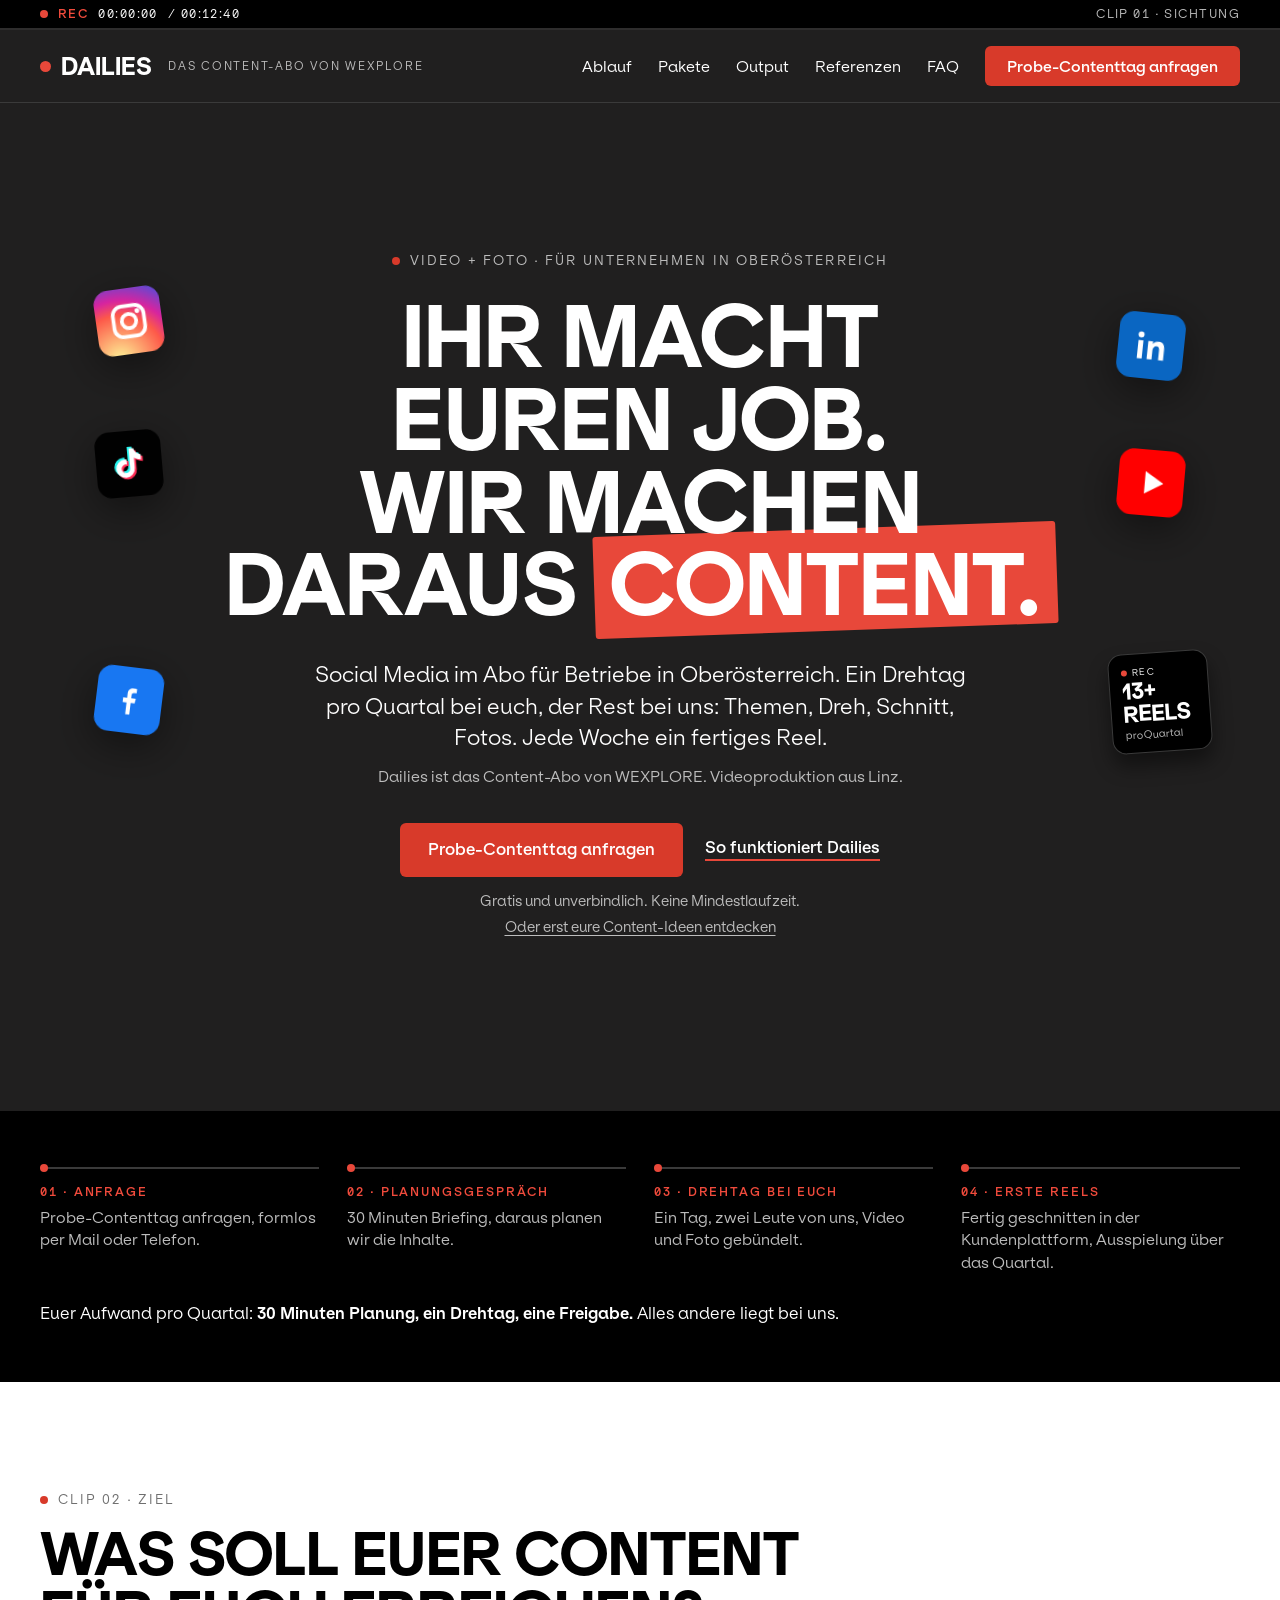
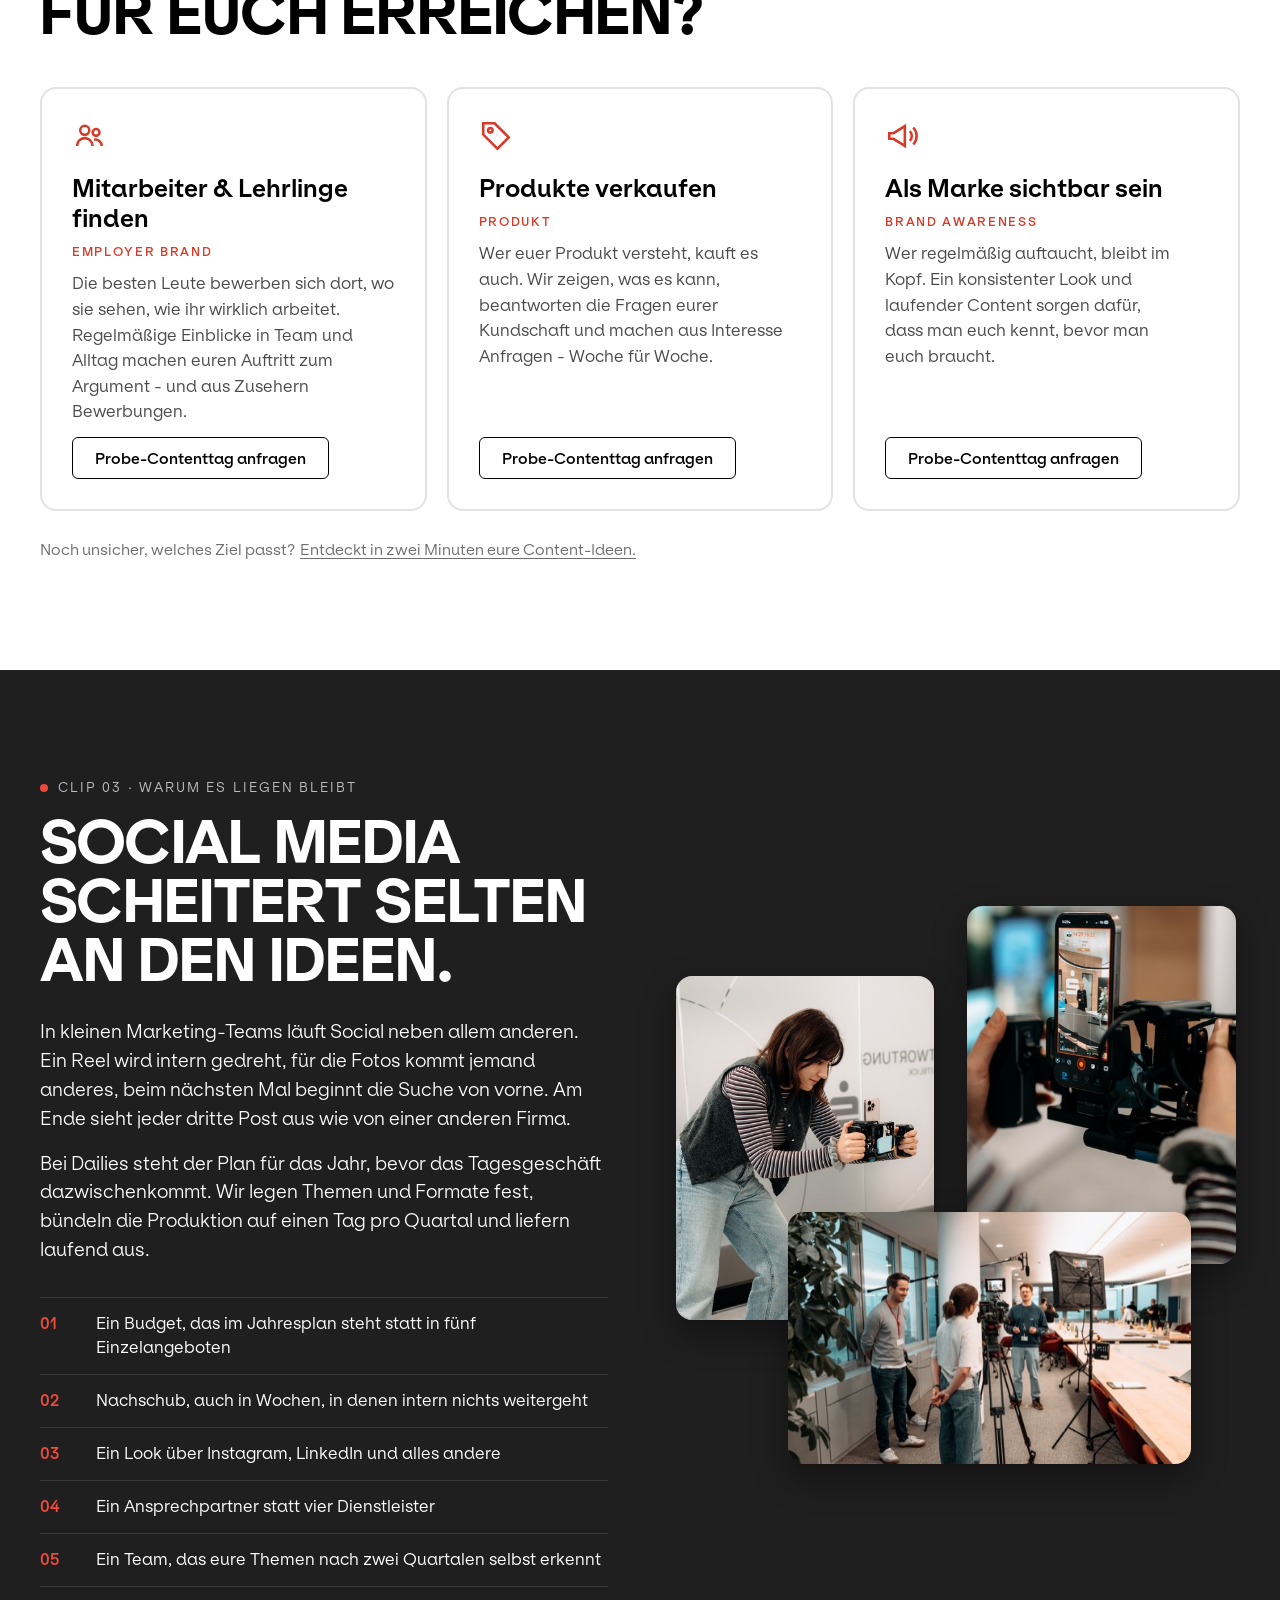
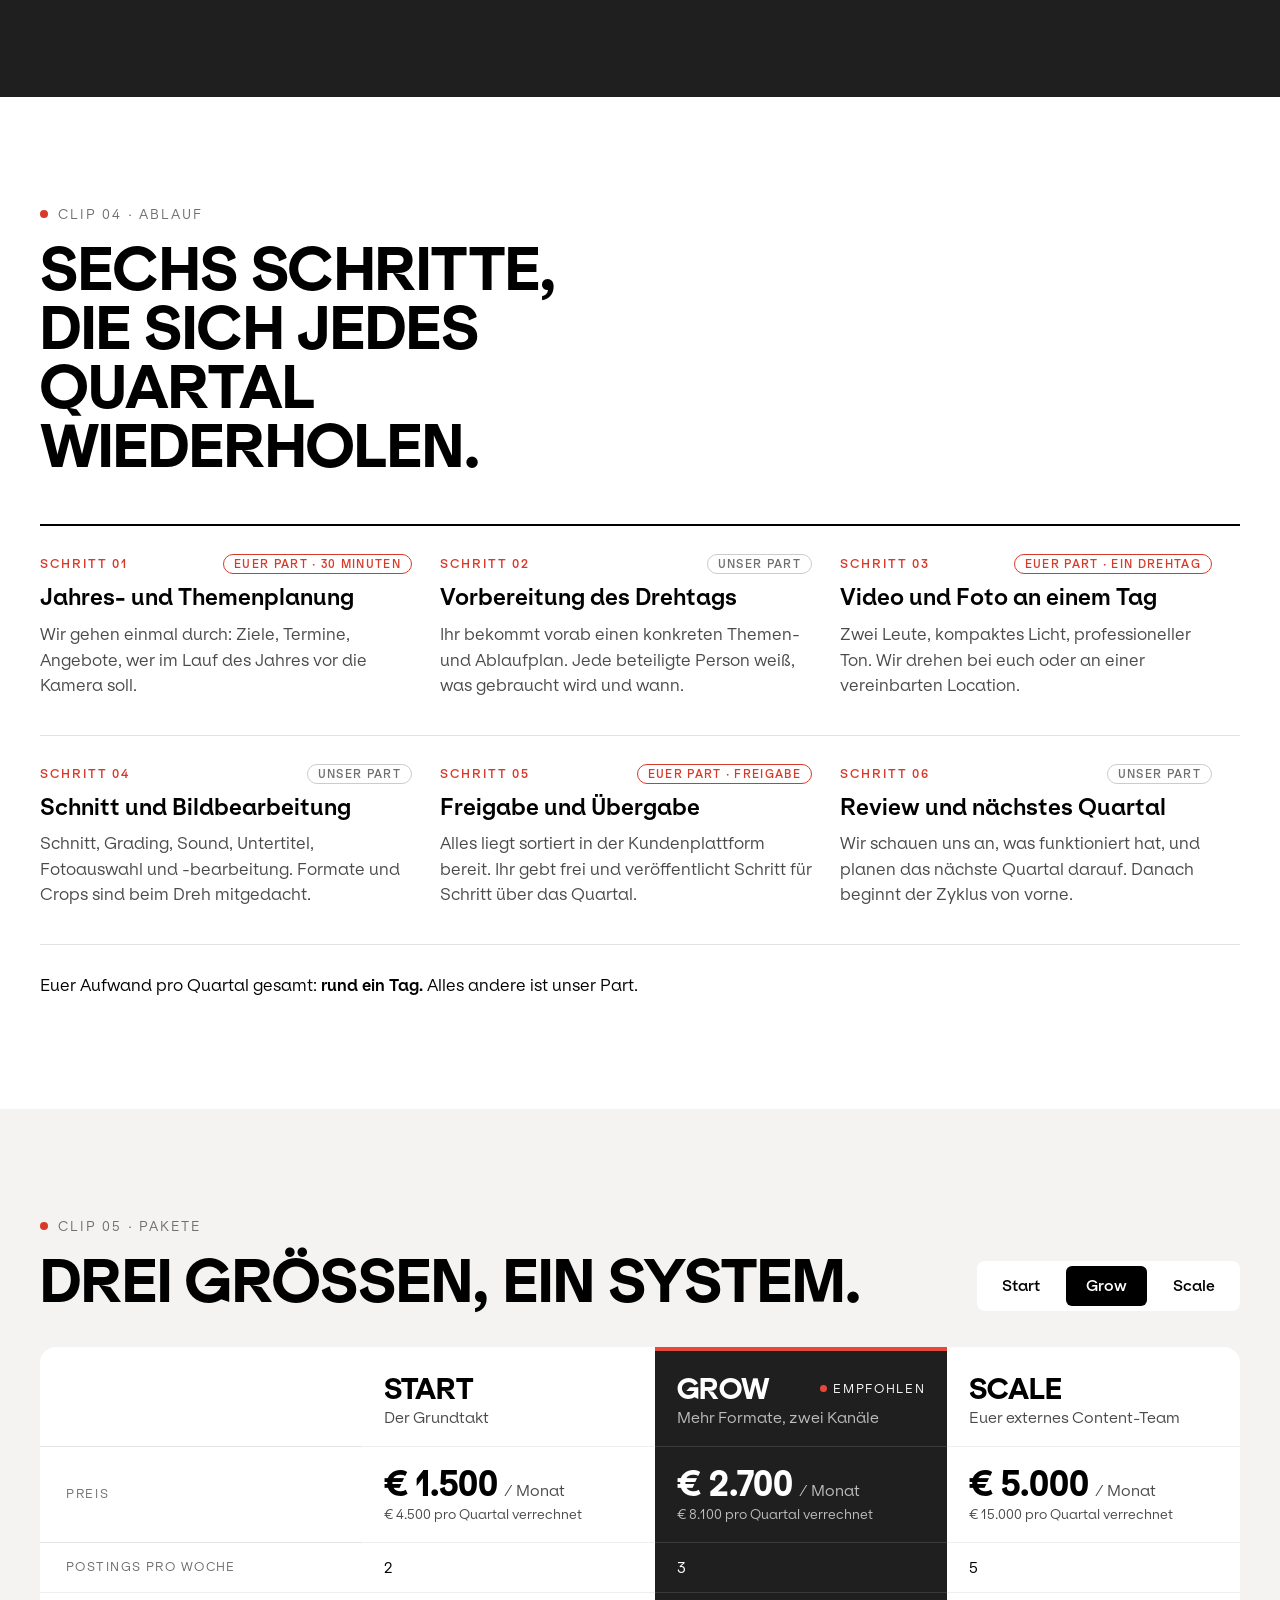
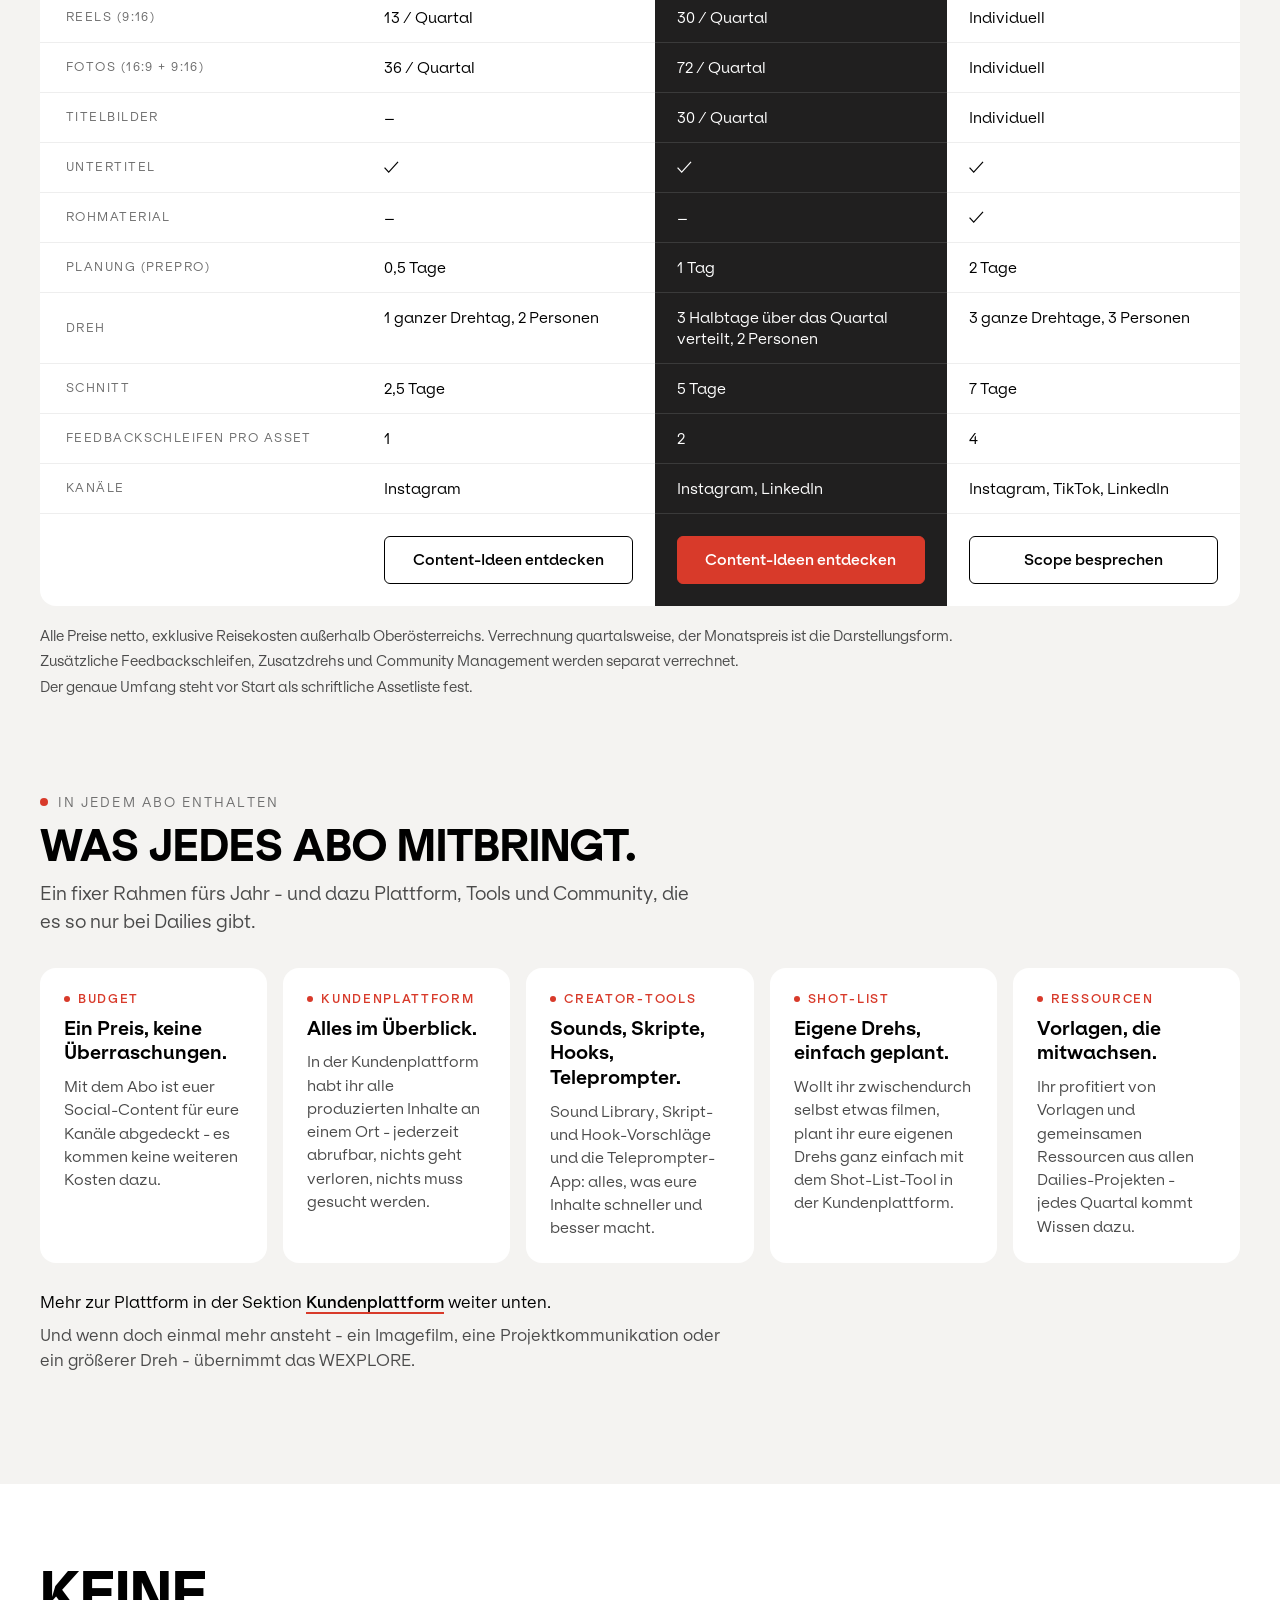
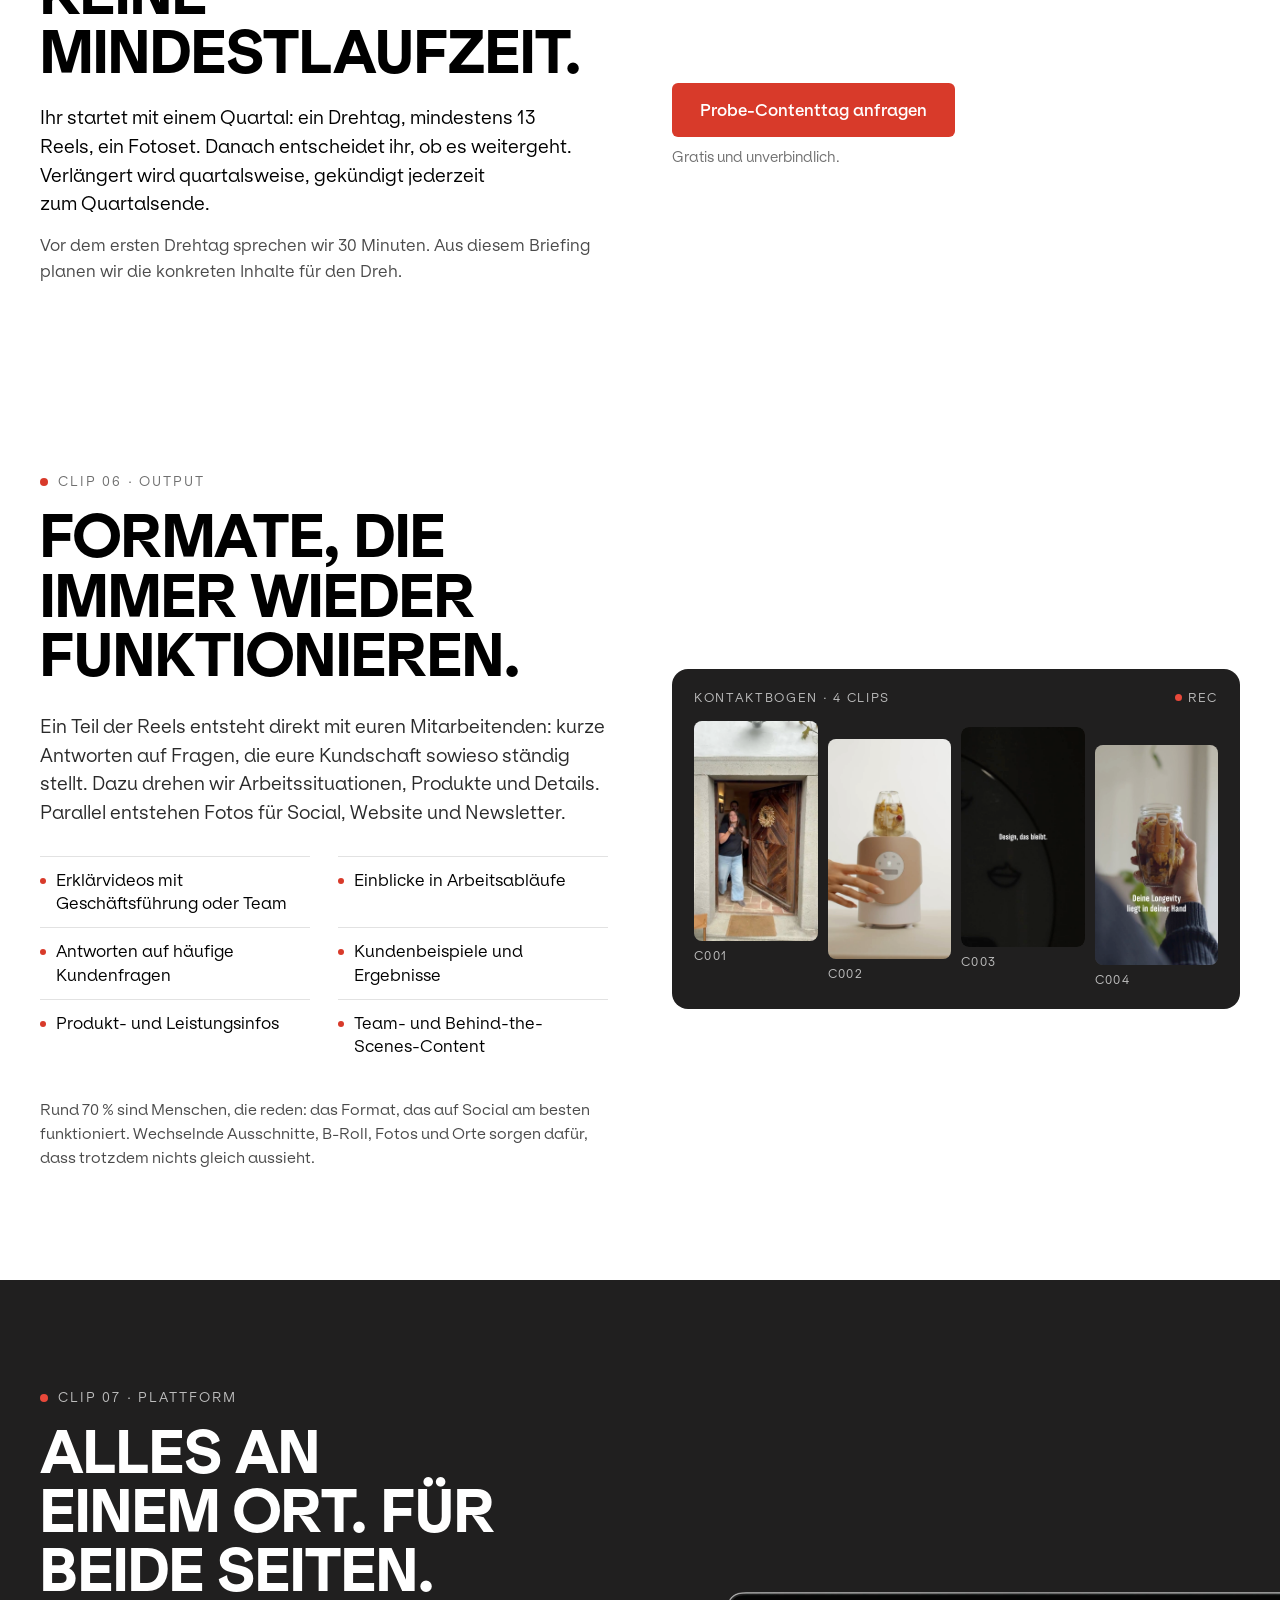
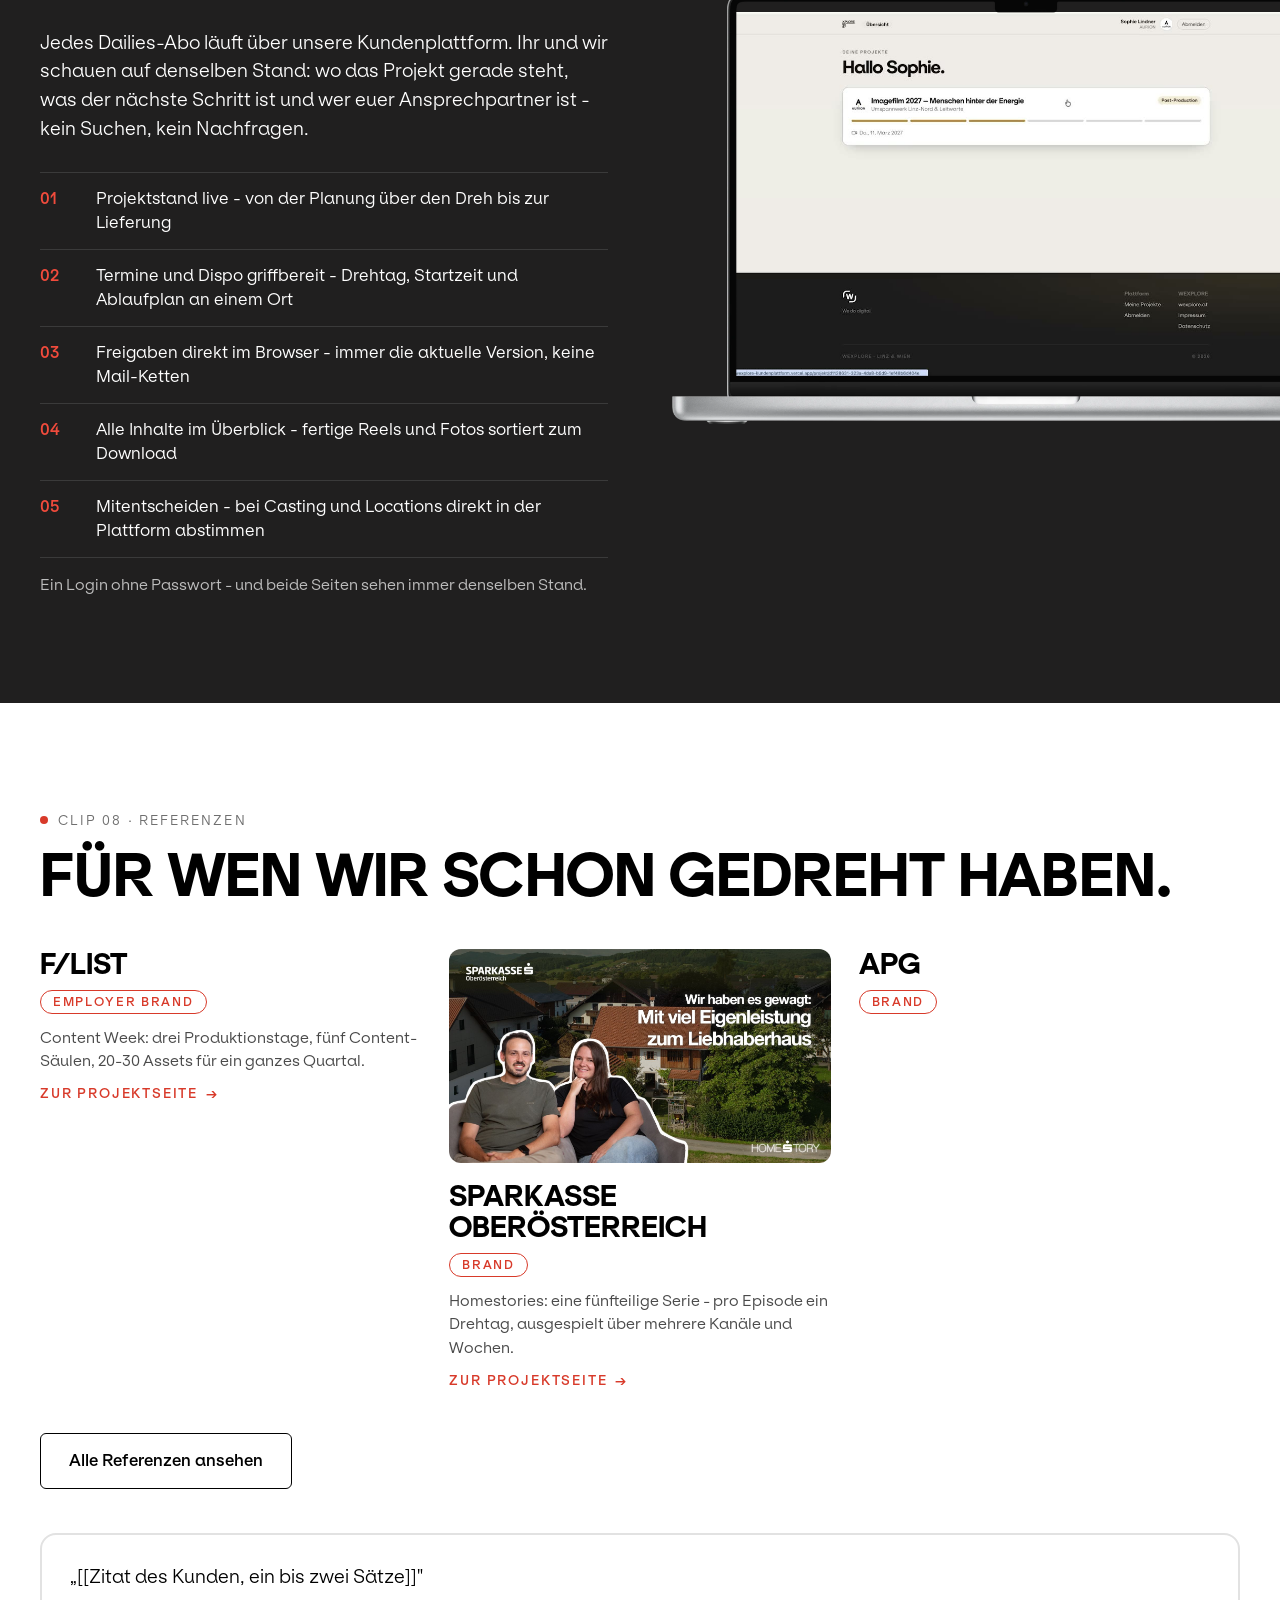
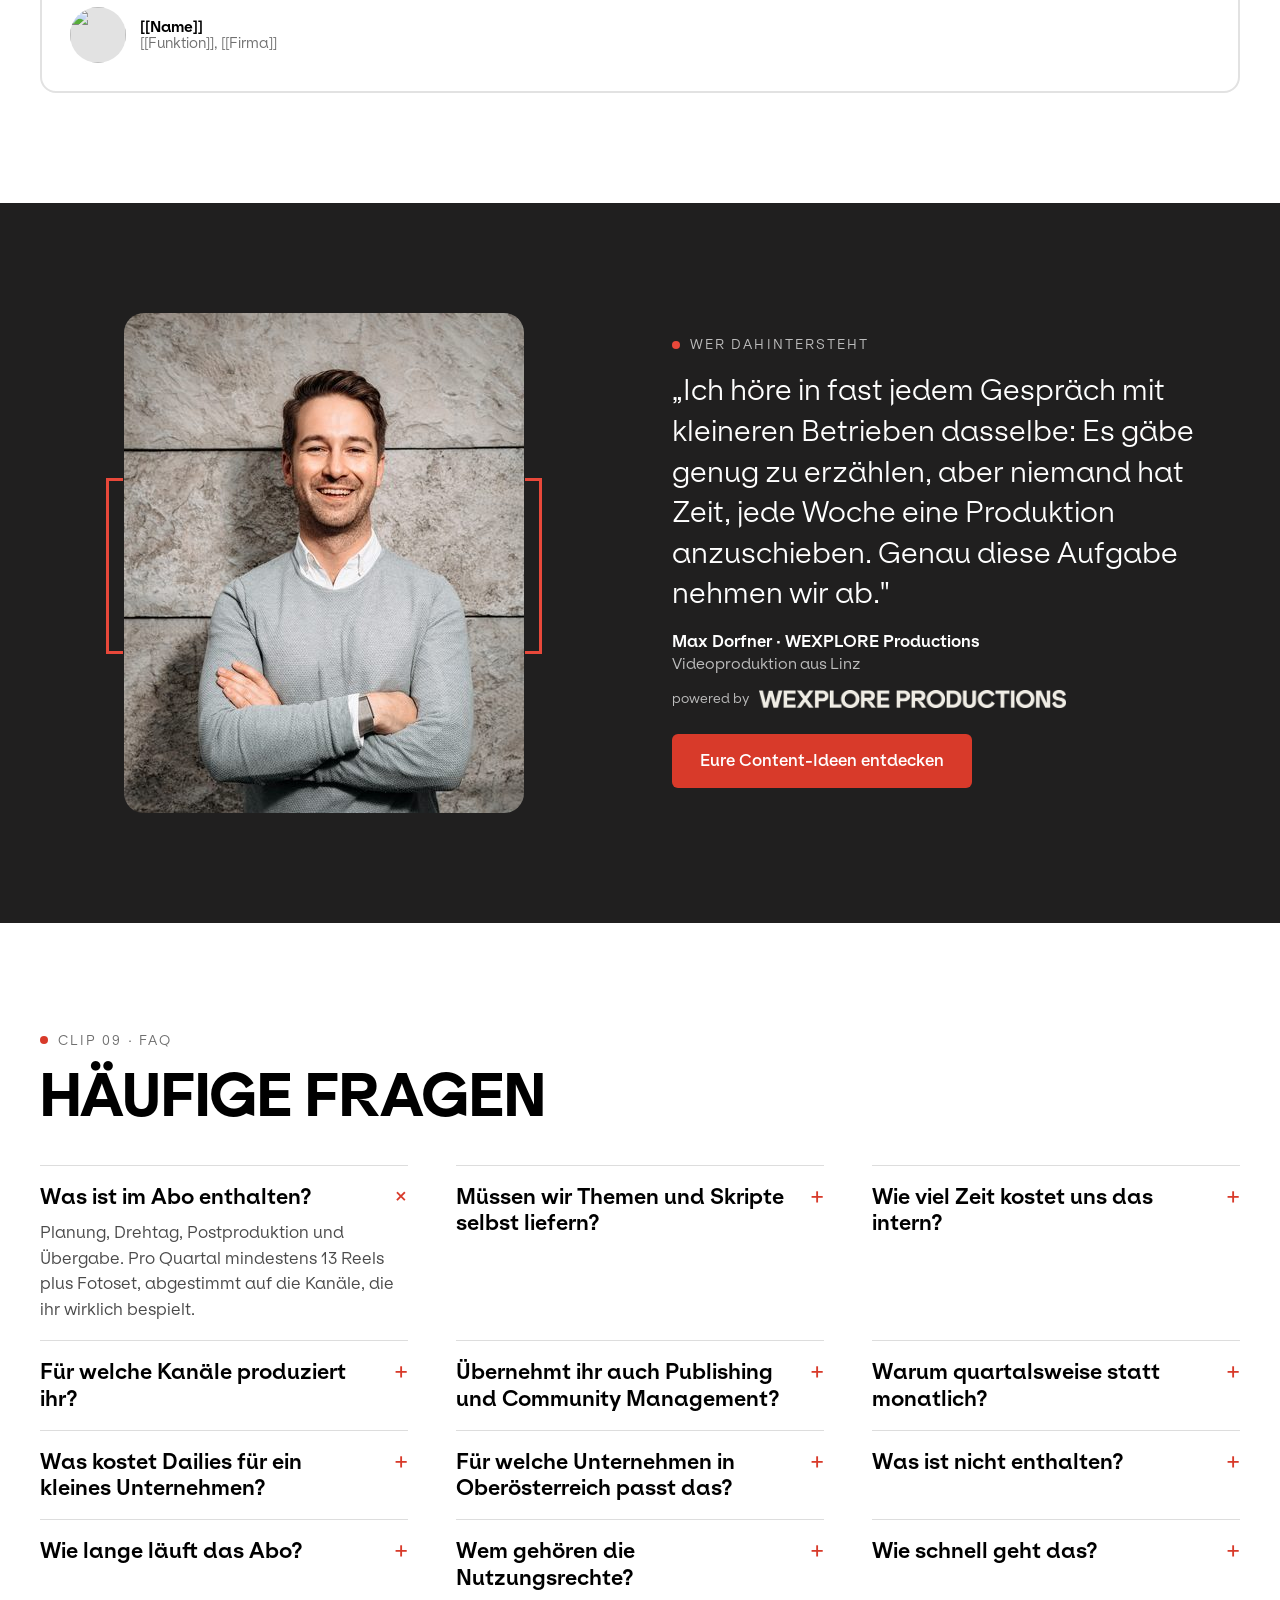
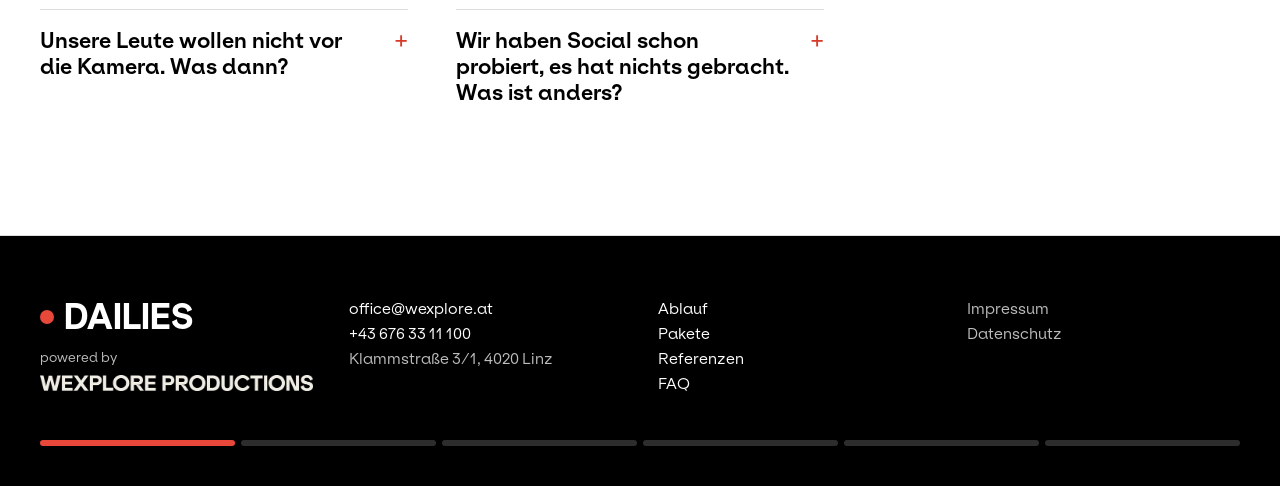
==== commit 83b61f9c: "FAQ: Laufzeit ohne Mindestbindung, Zeitaufwand abgeglichen, drei neue Fragen Wie schnell geht das, K" ====
--- a/index.html
+++ b/index.html
@@ -109,7 +109,7 @@
           "name": "Wie viel Zeit kostet uns das intern?",
           "acceptedAnswer": {
             "@type": "Answer",
-            "text": "Ein Planungscall pro Quartal, der Drehtag selbst und eine Freigaberunde. Alles dazwischen liegt bei uns. Freigaben und Übersicht laufen über die Kundenplattform, ihr braucht dafür kein eigenes Tool."
+            "text": "Ein Planungscall von 30 Minuten, der Drehtag selbst und eine Freigaberunde - gesamt rund ein Tag pro Quartal. Alles dazwischen liegt bei uns. Freigaben und Übersicht laufen über die Kundenplattform, ihr braucht dafür kein eigenes Tool."
           }
         },
         {
@@ -165,7 +165,7 @@
           "name": "Wie lange läuft das Abo?",
           "acceptedAnswer": {
             "@type": "Answer",
-            "text": "Ein Jahr, also vier Drehtage. Danach verlängert es sich quartalsweise, solange ihr wollt."
+            "text": "Es gibt keine Mindestlaufzeit. Ihr startet mit einem Quartal, also einem Drehtag mit mindestens 13 Reels und einem Fotoset. Verlängert wird quartalsweise, gekündigt jederzeit zum Quartalsende."
           }
         },
         {
@@ -174,6 +174,30 @@
           "acceptedAnswer": {
             "@type": "Answer",
             "text": "Euch. Zeitlich und räumlich unbeschränkt für alle fertigen Videos und Fotos, Rohmaterial auf Anfrage."
+          }
+        },
+        {
+          "@type": "Question",
+          "name": "Wie schnell geht das?",
+          "acceptedAnswer": {
+            "@type": "Answer",
+            "text": "Anfrage, 30 Minuten Planungsgespräch, Drehtag bei euch - danach liegen die ersten Reels fertig geschnitten in der Kundenplattform. Die genauen Termine takten wir gemeinsam im Planungsgespräch."
+          }
+        },
+        {
+          "@type": "Question",
+          "name": "Unsere Leute wollen nicht vor die Kamera. Was dann?",
+          "acceptedAnswer": {
+            "@type": "Answer",
+            "text": "Dann drehen wir mit denen, die wollen - oft reicht eine Person. Und ein Teil der Formate kommt ganz ohne Gesichter aus: Arbeitsabläufe, Produkte, Details. Den Themenplan stimmen wir darauf ab."
+          }
+        },
+        {
+          "@type": "Question",
+          "name": "Wir haben Social schon probiert, es hat nichts gebracht. Was ist anders?",
+          "acceptedAnswer": {
+            "@type": "Answer",
+            "text": "Meistens fehlte nicht die Idee, sondern der Rhythmus. Bei Dailies steht der Plan für das Jahr, bevor das Tagesgeschäft dazwischenkommt: ein fester Drehrhythmus, ein Look über alle Kanäle und ein Review pro Quartal, aus dem wir das nächste planen."
           }
         }
       ]
@@ -864,7 +888,7 @@
       <div style="display:grid; grid-template-columns:repeat(auto-fit, minmax(min(100%, 360px), 1fr)); gap:0 48px; align-items:start; margin-top:40px;">
         <details class="faq-item" open><summary><span>Was ist im Abo enthalten?</span><span aria-hidden="true">+</span></summary><p>Planung, Drehtag, Postproduktion und Übergabe. Pro Quartal mindestens 13 Reels plus Fotoset, abgestimmt auf die Kanäle, die ihr wirklich bespielt.</p></details>
         <details class="faq-item"><summary><span>Müssen wir Themen und Skripte selbst liefern?</span><span aria-hidden="true">+</span></summary><p>Nein. Der Themenplan kommt von uns, ihr streicht und ergänzt. Skripte gibt es nur dort, wo sie nötig sind - meistens reichen Leitfragen.</p></details>
-        <details class="faq-item"><summary><span>Wie viel Zeit kostet uns das intern?</span><span aria-hidden="true">+</span></summary><p>Ein Planungscall pro Quartal, der Drehtag selbst und eine Freigaberunde. Alles dazwischen liegt bei uns. Freigaben und Übersicht laufen über die Kundenplattform, ihr braucht dafür kein eigenes Tool.</p></details>
+        <details class="faq-item"><summary><span>Wie viel Zeit kostet uns das intern?</span><span aria-hidden="true">+</span></summary><p>Ein Planungscall von 30 Minuten, der Drehtag selbst und eine Freigaberunde - gesamt rund ein Tag pro Quartal. Alles dazwischen liegt bei uns. Freigaben und Übersicht laufen über die Kundenplattform, ihr braucht dafür kein eigenes Tool.</p></details>
         <details class="faq-item"><summary><span>Für welche Kanäle produziert ihr?</span><span aria-hidden="true">+</span></summary><p>Instagram, LinkedIn, TikTok, YouTube und Website. Formate und Crops sind beim Dreh bereits mitgedacht.</p></details>
         <details class="faq-item"><summary><span>Übernehmt ihr auch Publishing und Community Management?</span><span aria-hidden="true">+</span></summary><p>Publishing ist als Zusatzmodul möglich und wird im Scope einzeln vereinbart. Community Management gehört nicht zum Standardumfang.</p></details>
         <details class="faq-item"><summary><span>Warum quartalsweise statt monatlich?</span><span aria-hidden="true">+</span></summary><p>Ein gebündelter Drehtag pro Quartal ist günstiger und störungsärmer als vier kleine Termine - und liefert trotzdem wöchentlichen Nachschub.</p></details>
@@ -873,8 +897,13 @@
              muss dieser Satz und die Liste [data-table-fallback] mitgezogen werden. -->
         <details class="faq-item"><summary><span>Für welche Unternehmen in Oberösterreich passt das?</span><span aria-hidden="true">+</span></summary><p>Betriebe mit laufendem Content-Bedarf und kleinem oder gar keinem Marketing-Team. Besonders gut passt es bei eigentümergeführten Unternehmen und Industriebetrieben.</p></details>
         <details class="faq-item"><summary><span>Was ist nicht enthalten?</span><span aria-hidden="true">+</span></summary><p>Mediabudget, Schauspiel, aufwendige Sets, Drohnengenehmigungen und Reisekosten außerhalb Oberösterreichs.</p></details>
-        <details class="faq-item"><summary><span>Wie lange läuft das Abo?</span><span aria-hidden="true">+</span></summary><p>Ein Jahr, also vier Drehtage. Danach verlängert es sich quartalsweise, solange ihr wollt.</p></details>
+        <details class="faq-item"><summary><span>Wie lange läuft das Abo?</span><span aria-hidden="true">+</span></summary><p>Es gibt keine Mindestlaufzeit. Ihr startet mit einem Quartal, also einem Drehtag mit mindestens 13 Reels und einem Fotoset. Verlängert wird quartalsweise, gekündigt jederzeit zum Quartalsende.</p></details>
         <details class="faq-item"><summary><span>Wem gehören die Nutzungsrechte?</span><span aria-hidden="true">+</span></summary><p>Euch. Zeitlich und räumlich unbeschränkt für alle fertigen Videos und Fotos, Rohmaterial auf Anfrage.</p></details>
+        <!-- TODO Max: Zeiten in "Wie schnell geht das?" konkretisieren (siehe Speed-Strip)
+             und die Kamera-Antwort aus eigener Erfahrung schaerfen. -->
+        <details class="faq-item"><summary><span>Wie schnell geht das?</span><span aria-hidden="true">+</span></summary><p>Anfrage, 30 Minuten Planungsgespräch, Drehtag bei euch - danach liegen die ersten Reels fertig geschnitten in der Kundenplattform. Die genauen Termine takten wir gemeinsam im Planungsgespräch.</p></details>
+        <details class="faq-item"><summary><span>Unsere Leute wollen nicht vor die Kamera. Was dann?</span><span aria-hidden="true">+</span></summary><p>Dann drehen wir mit denen, die wollen - oft reicht eine Person. Und ein Teil der Formate kommt ganz ohne Gesichter aus: Arbeitsabläufe, Produkte, Details. Den Themenplan stimmen wir darauf ab.</p></details>
+        <details class="faq-item"><summary><span>Wir haben Social schon probiert, es hat nichts gebracht. Was ist anders?</span><span aria-hidden="true">+</span></summary><p>Meistens fehlte nicht die Idee, sondern der Rhythmus. Bei Dailies steht der Plan für das Jahr, bevor das Tagesgeschäft dazwischenkommt: ein fester Drehrhythmus, ein Look über alle Kanäle und ein Review pro Quartal, aus dem wir das nächste planen.</p></details>
       </div>
     </div>
   </section>
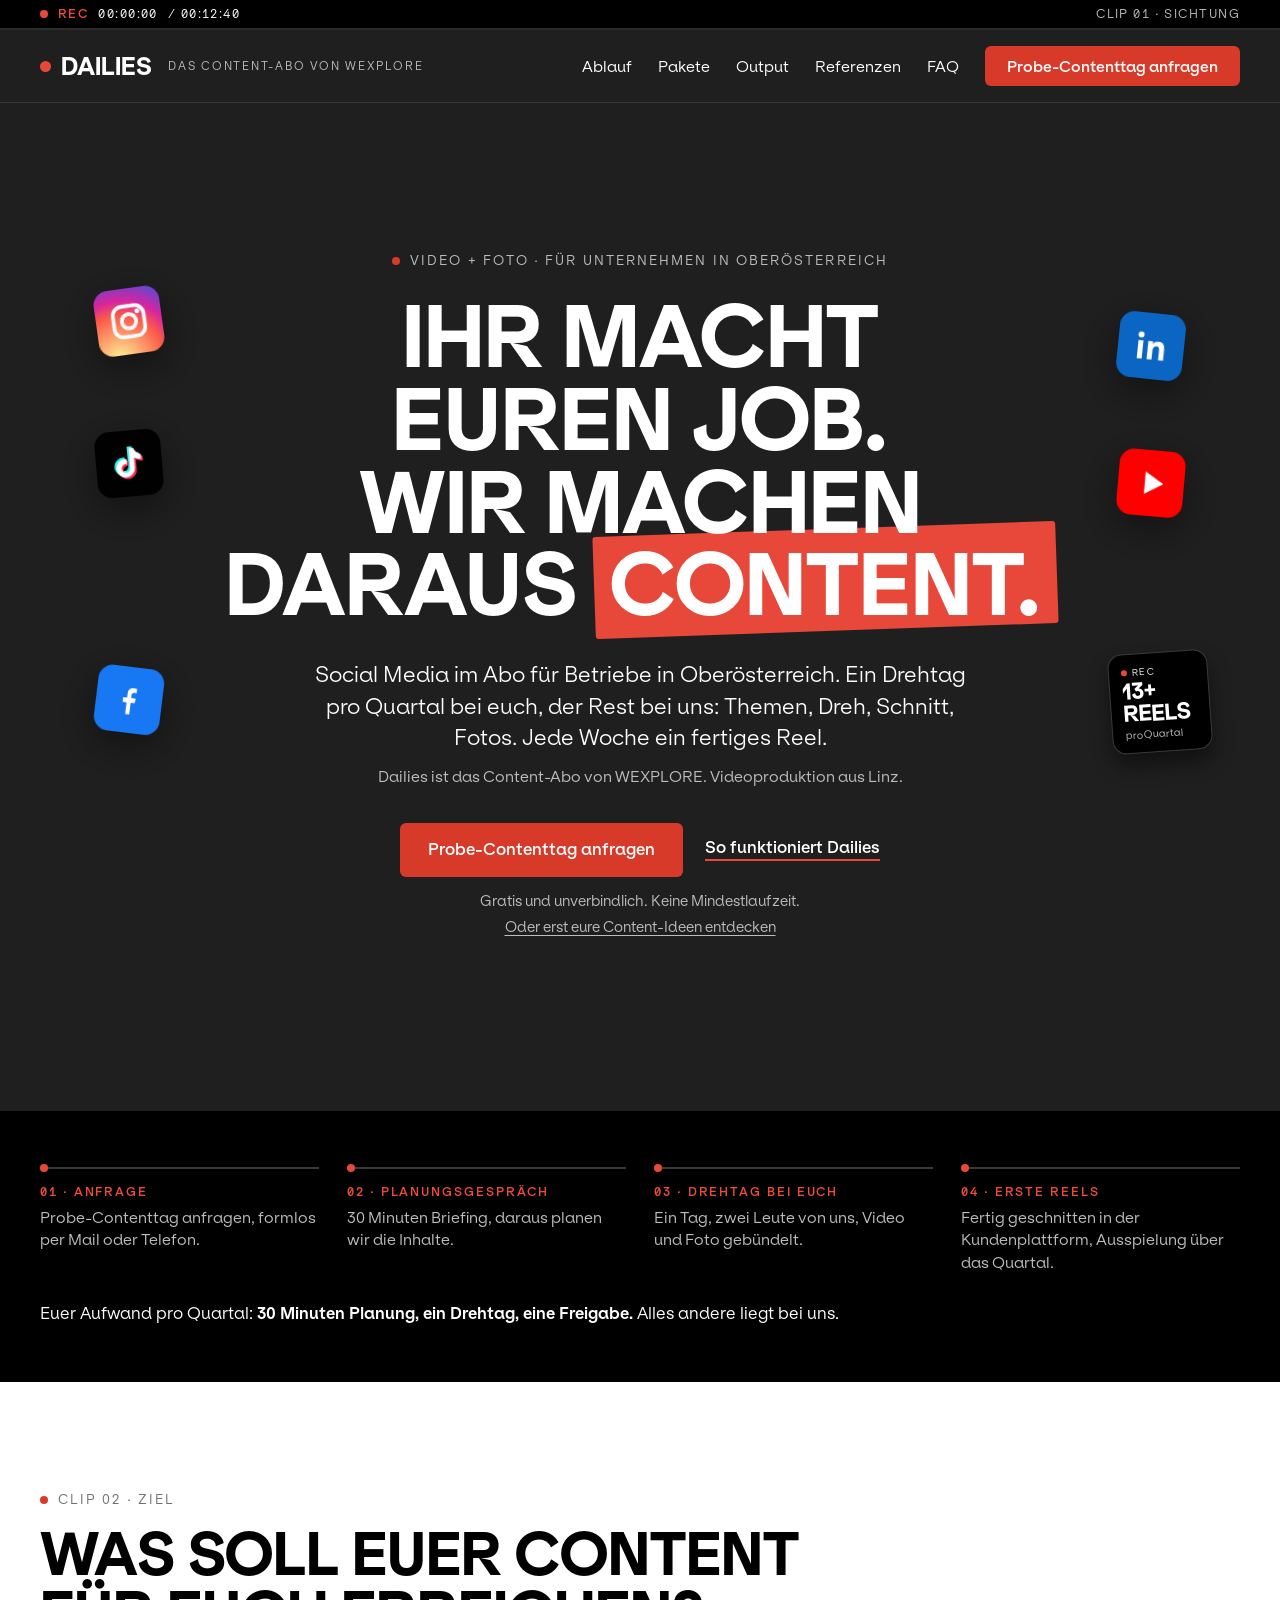
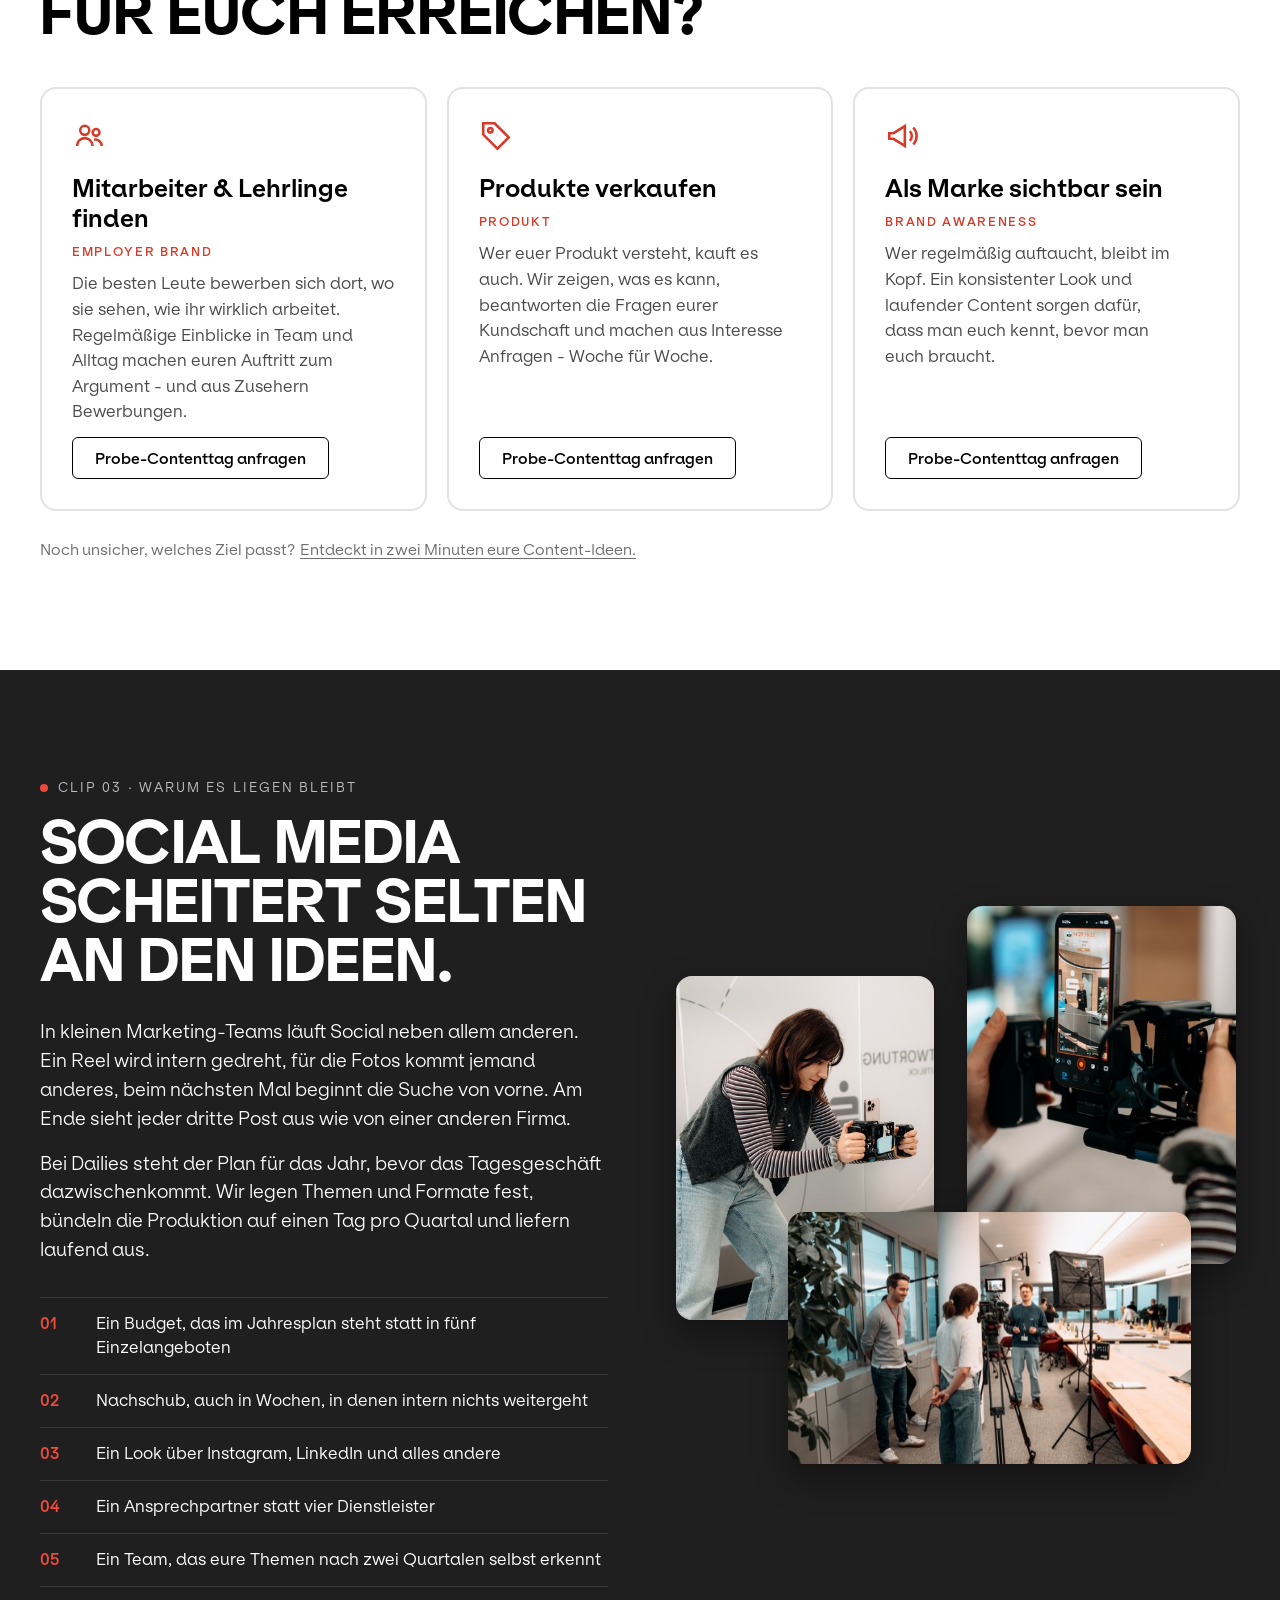
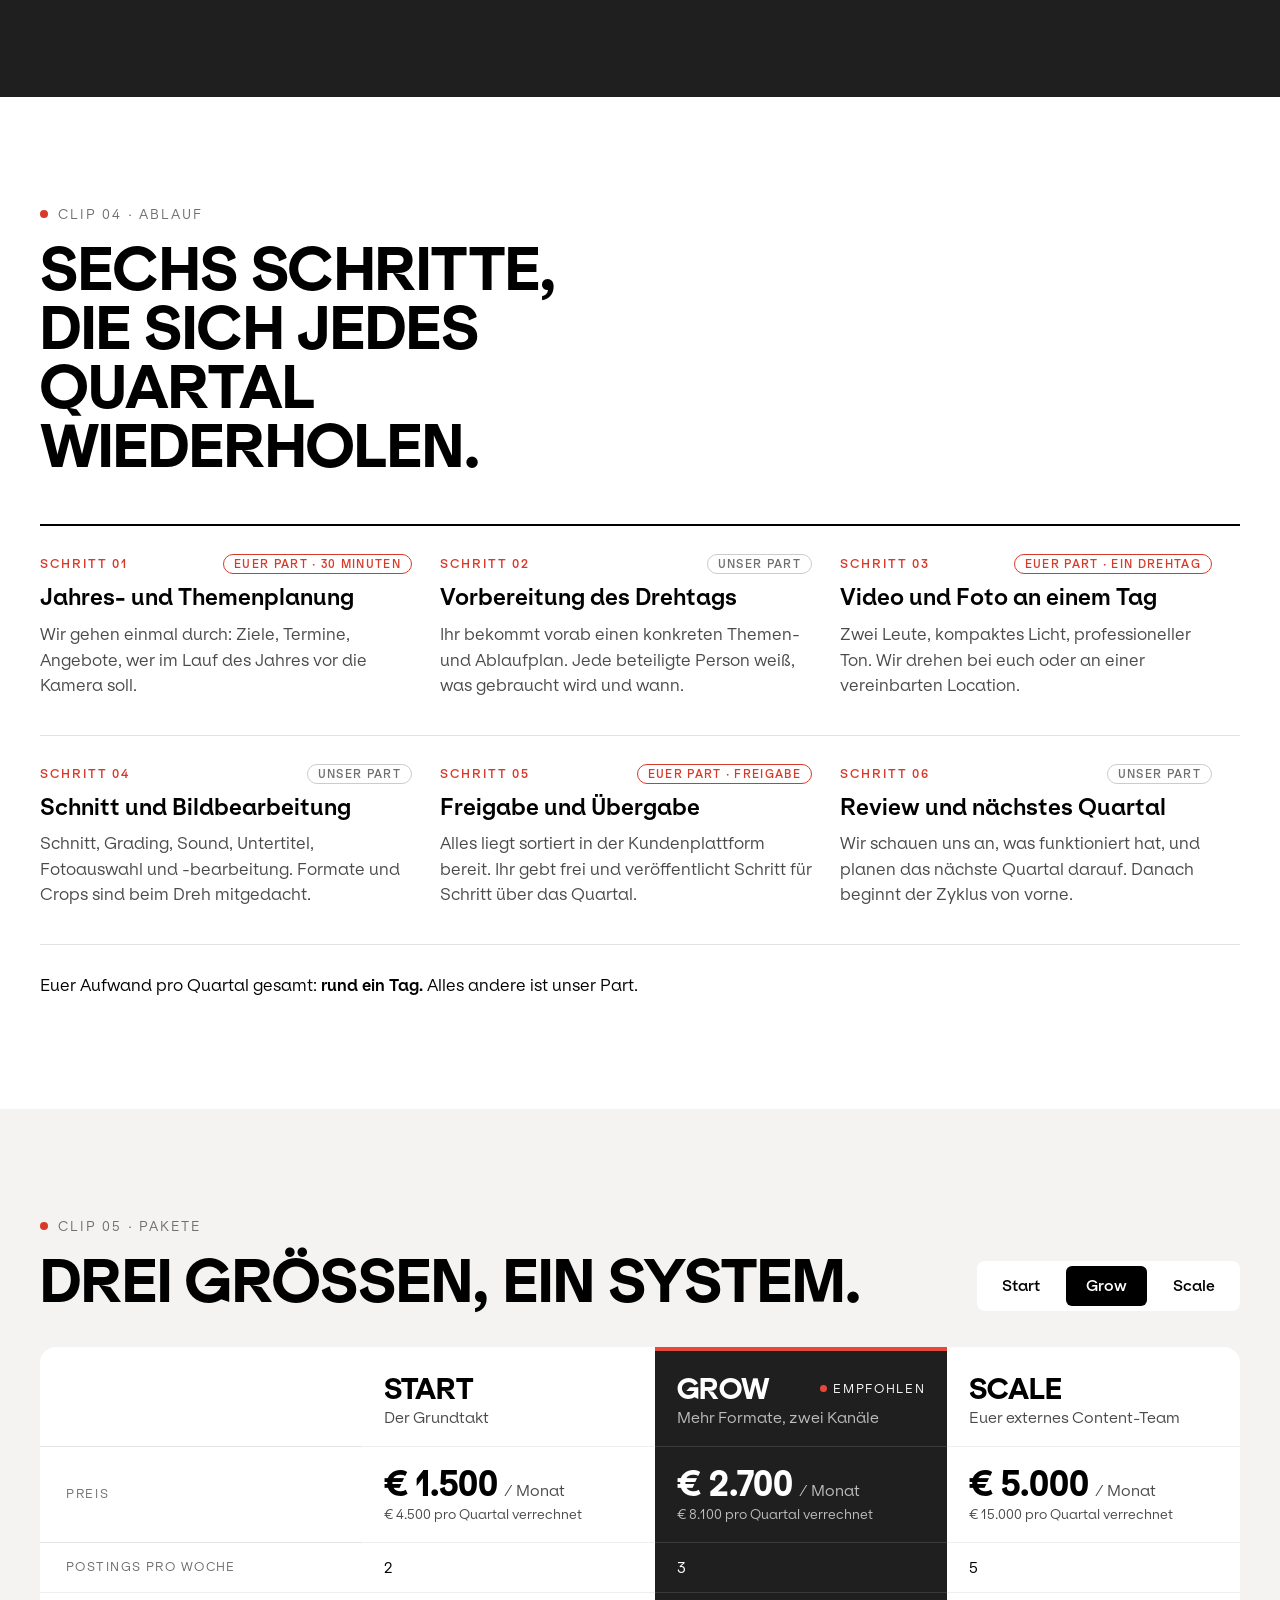
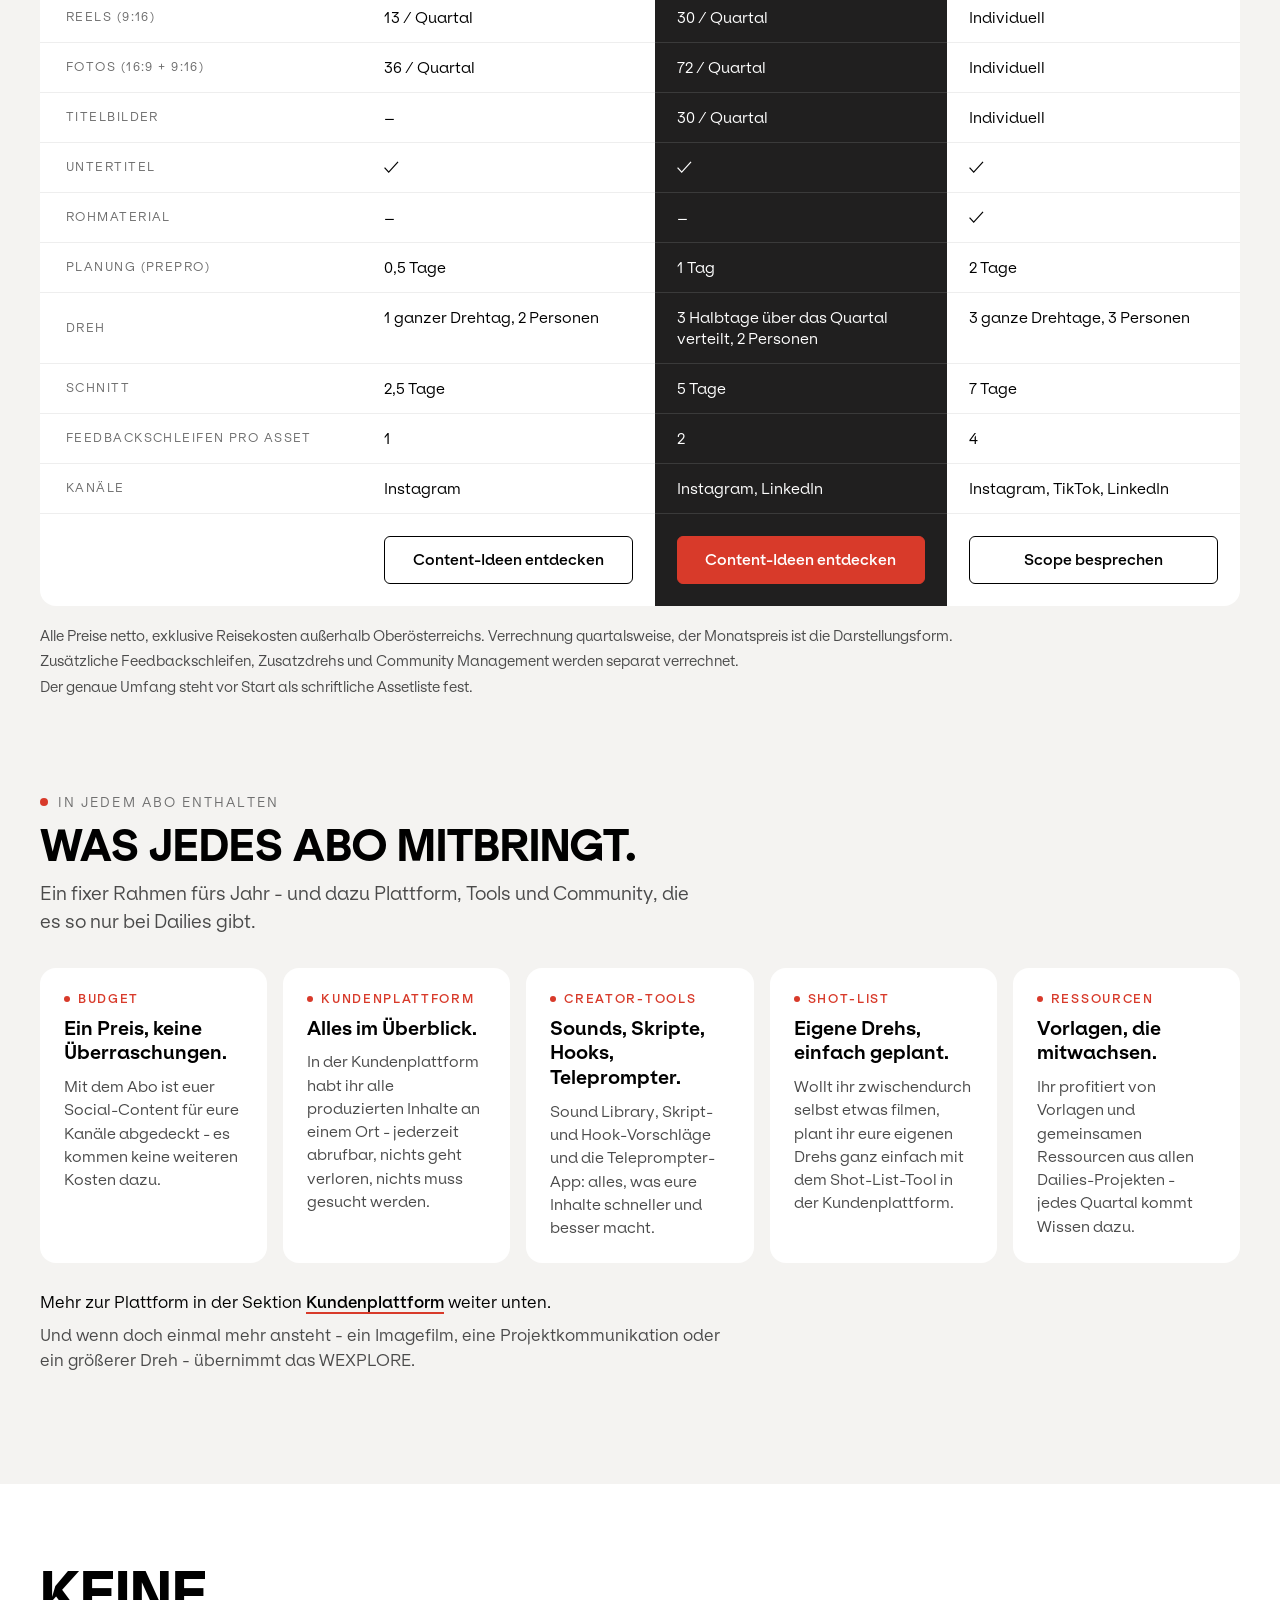
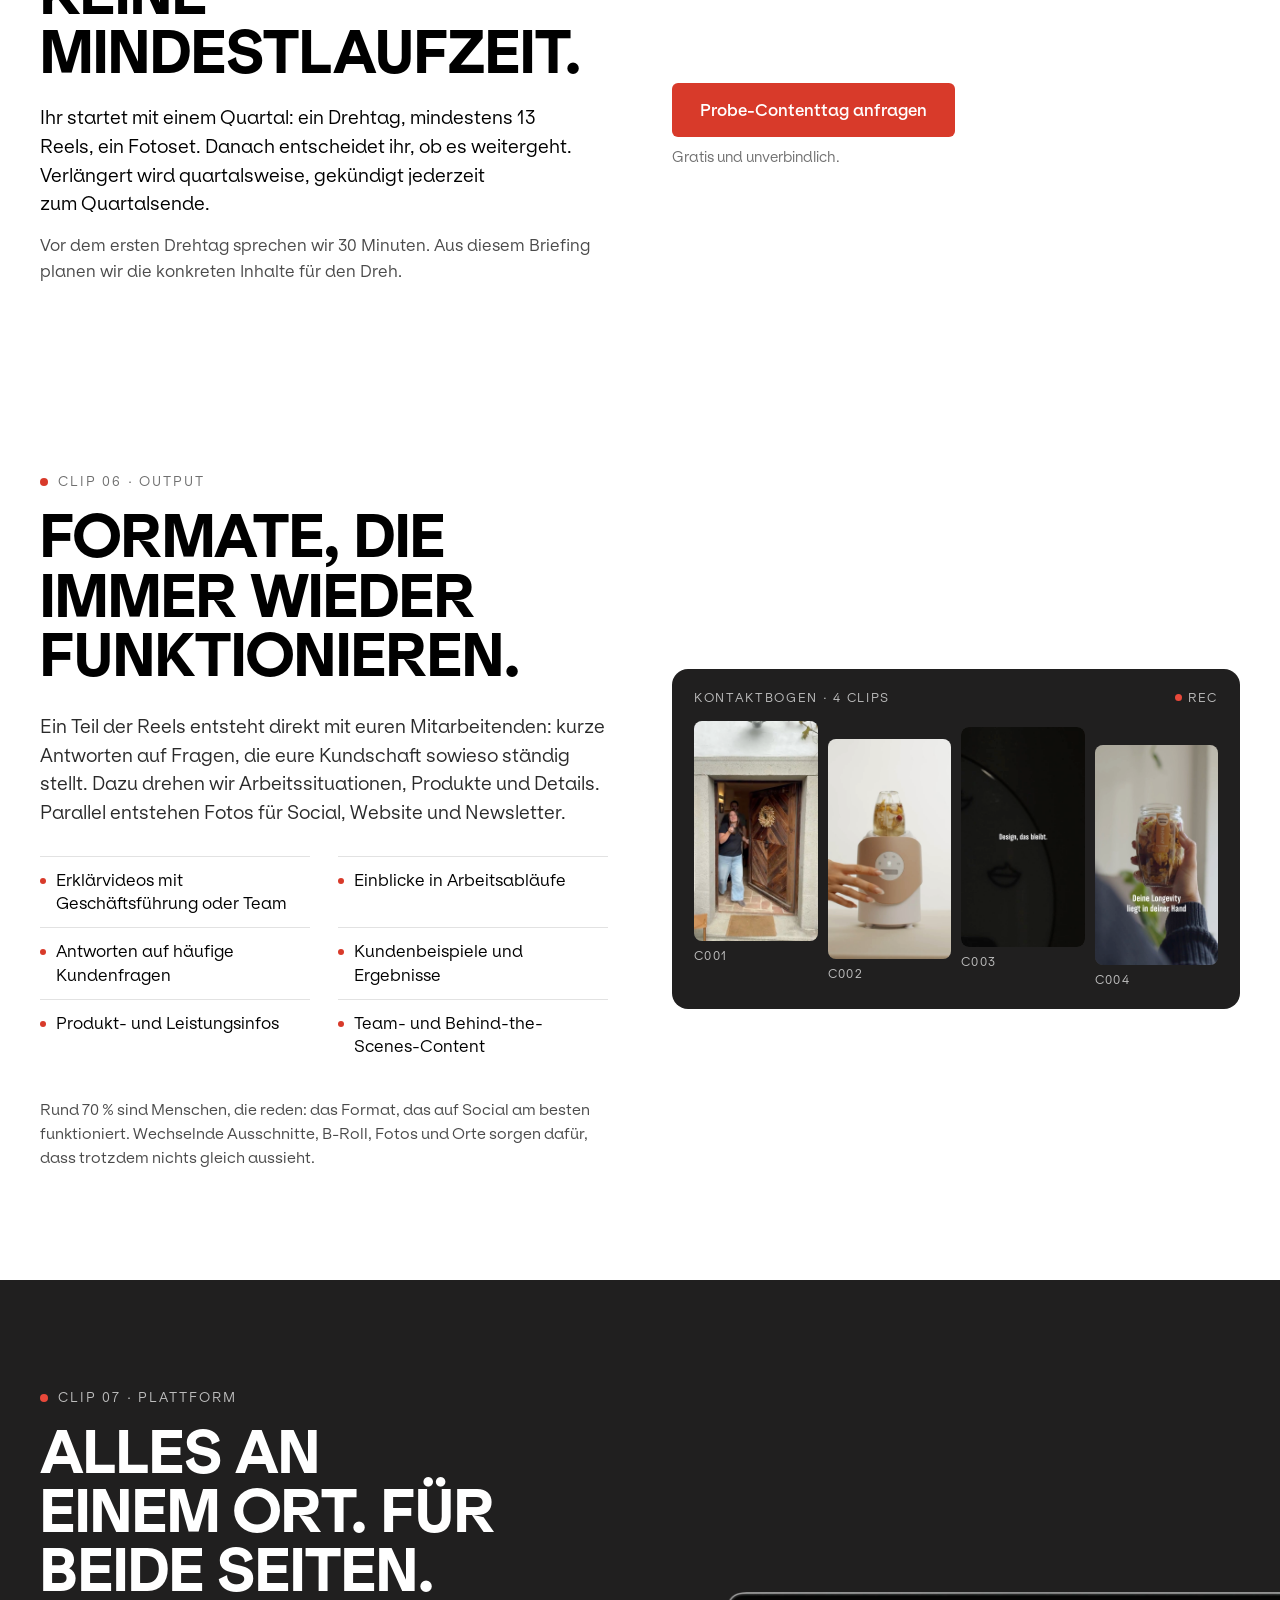
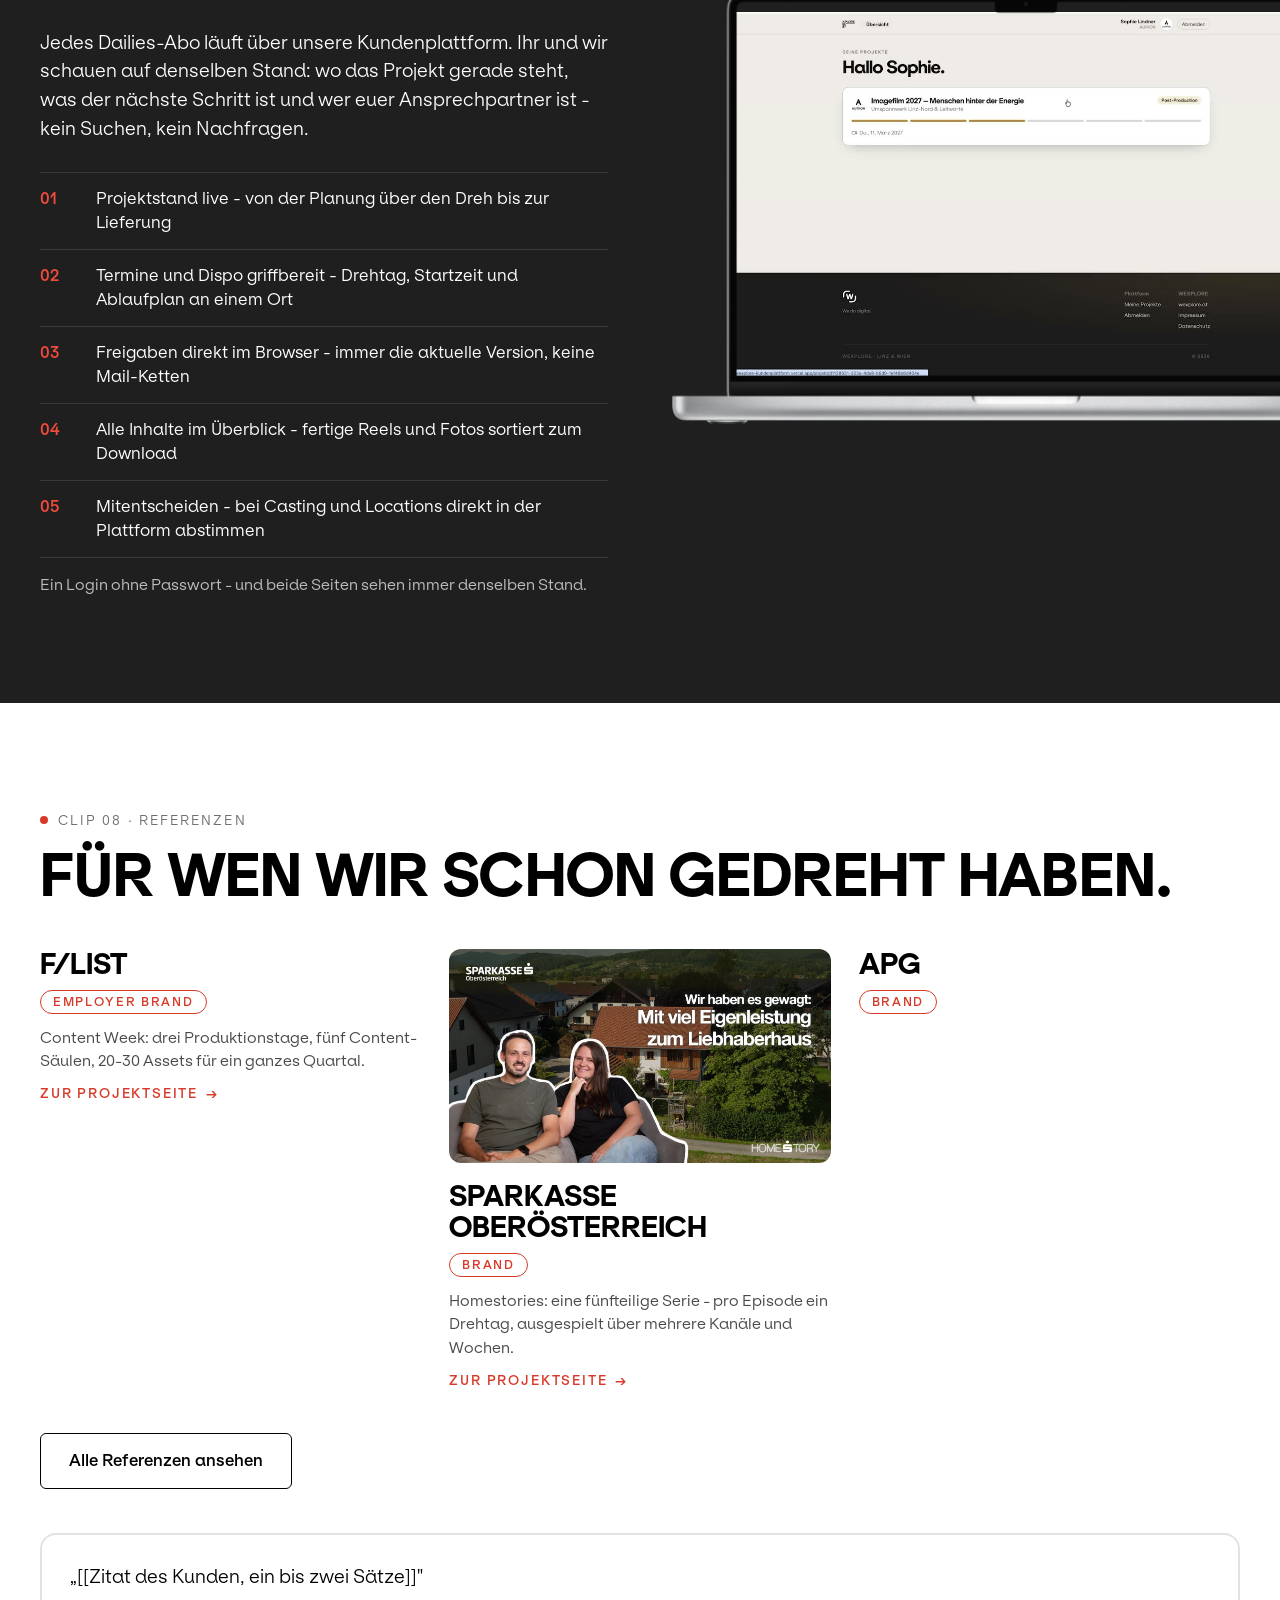
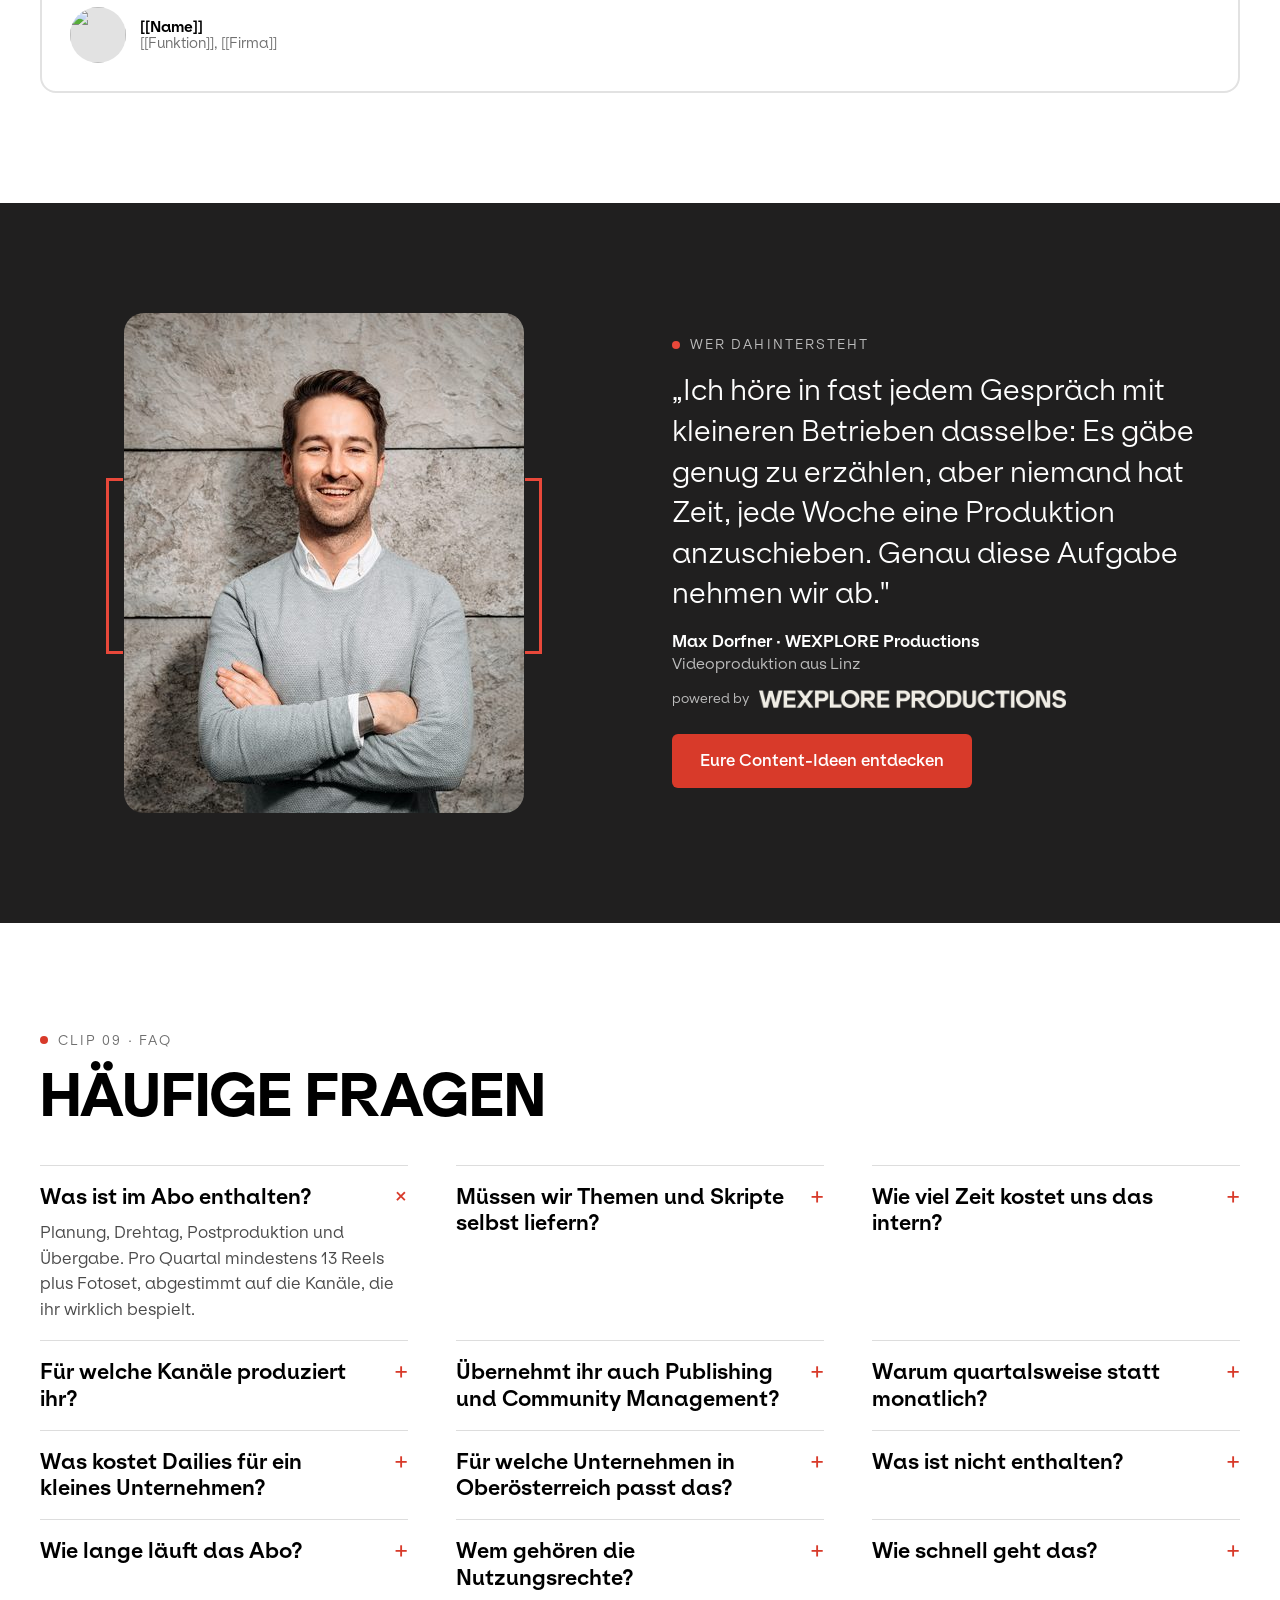
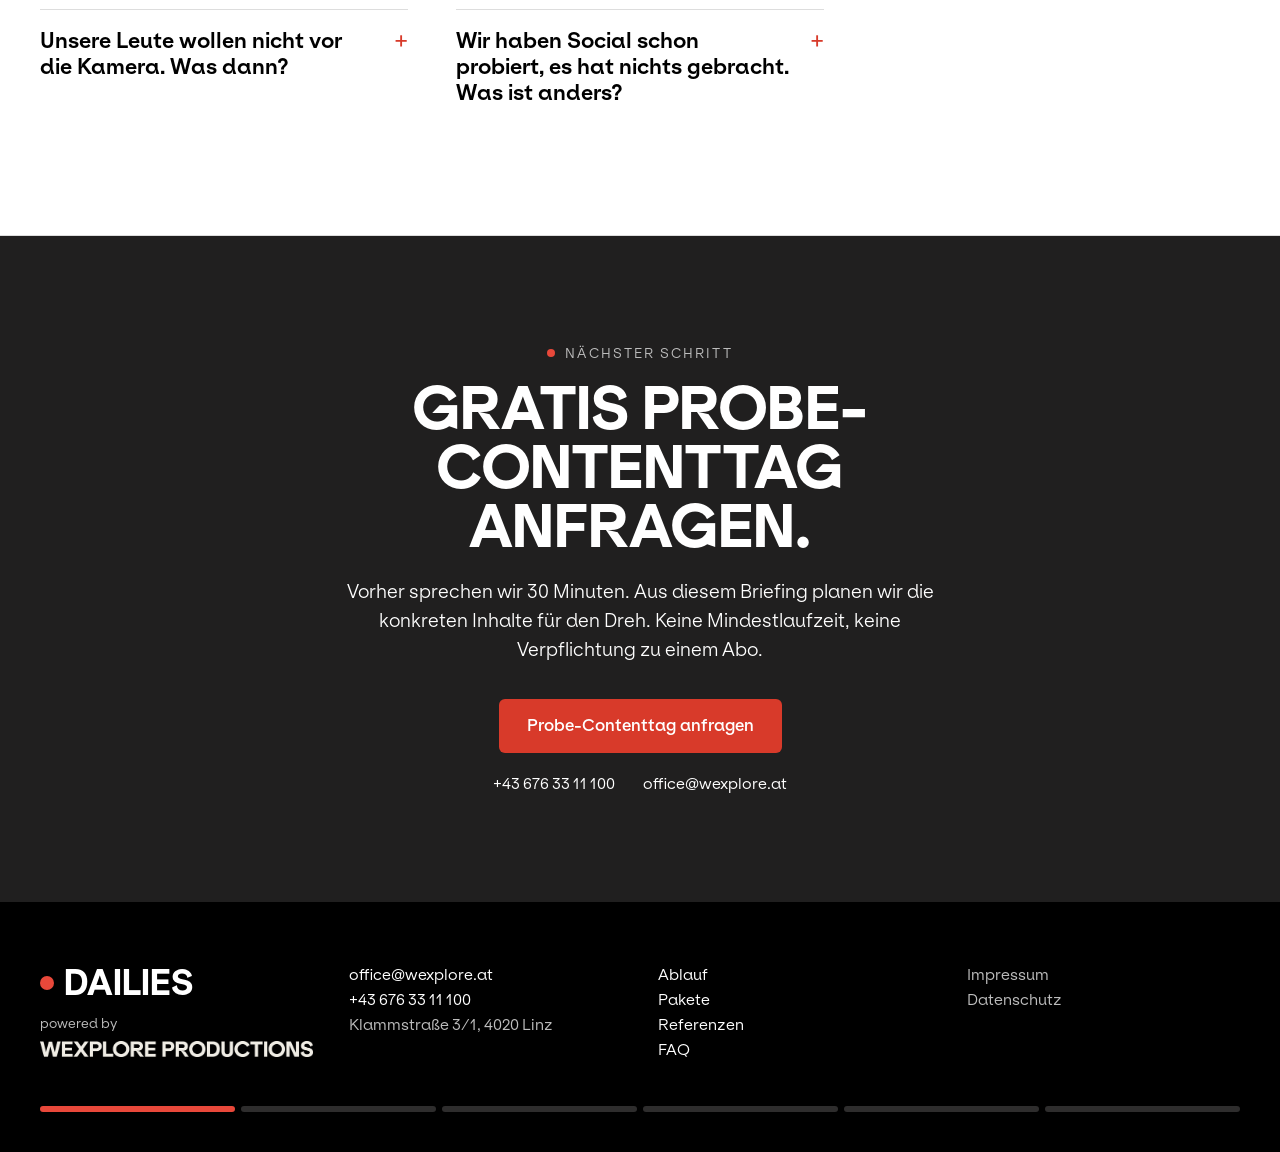
==== commit 918b4721: "Abschluss-CTA vor dem Footer: Probe-Contenttag anfragen plus Telefon und E-Mail Co-Authored-By: Clau" ====
--- a/index.html
+++ b/index.html
@@ -908,6 +908,22 @@
     </div>
   </section>
 
+  <section id="anfrage" aria-labelledby="anfrage-titel" class="sec-dunkel" data-readout="Clip 09 · Anfrage" data-screen-label="09 Anfrage">
+    <div class="wrap" style="text-align:center; display:flex; flex-direction:column; align-items:center;">
+      <div class="kicker" style="color:var(--grau-dunkel); justify-content:center;"><i></i>Nächster Schritt</div>
+      <h2 id="anfrage-titel" class="plakat h2" style="margin:18px 0 0; max-width:22ch;">Gratis Probe-Contenttag anfragen.</h2>
+      <p style="font-size:18px; font-weight:300; line-height:1.6; max-width:54ch; margin:22px 0 0; text-wrap:pretty;">Vorher sprechen wir 30 Minuten. Aus diesem Briefing planen wir die konkreten Inhalte für den Dreh. Keine Mindestlaufzeit, keine Verpflichtung zu einem Abo.</p>
+      <div style="margin-top:34px;">
+        <!-- TODO Calendly: Buchungslink als Klick-Lade-Embed samt Datenschutzhinweis zum Anbieter, bis dahin mailto an Max -->
+        <a class="btn btn--rot" href="mailto:max@wexplore.at?subject=Gratis%20Probe-Contenttag">Probe-Contenttag anfragen</a>
+      </div>
+      <div style="display:flex; flex-wrap:wrap; justify-content:center; gap:8px 28px; margin-top:22px; font-size:15px; color:var(--grau-dunkel);">
+        <a href="tel:+436763311100" style="color:#fff;">+43 676 33 11 100</a>
+        <a href="mailto:office@wexplore.at" style="color:#fff;">office@wexplore.at</a>
+      </div>
+    </div>
+  </section>
+
   </main>
 
   <footer data-readout="Clip 09 · Ende" data-screen-label="09 Ende" style="background:#000; color:#fff; padding:64px 40px 40px;">
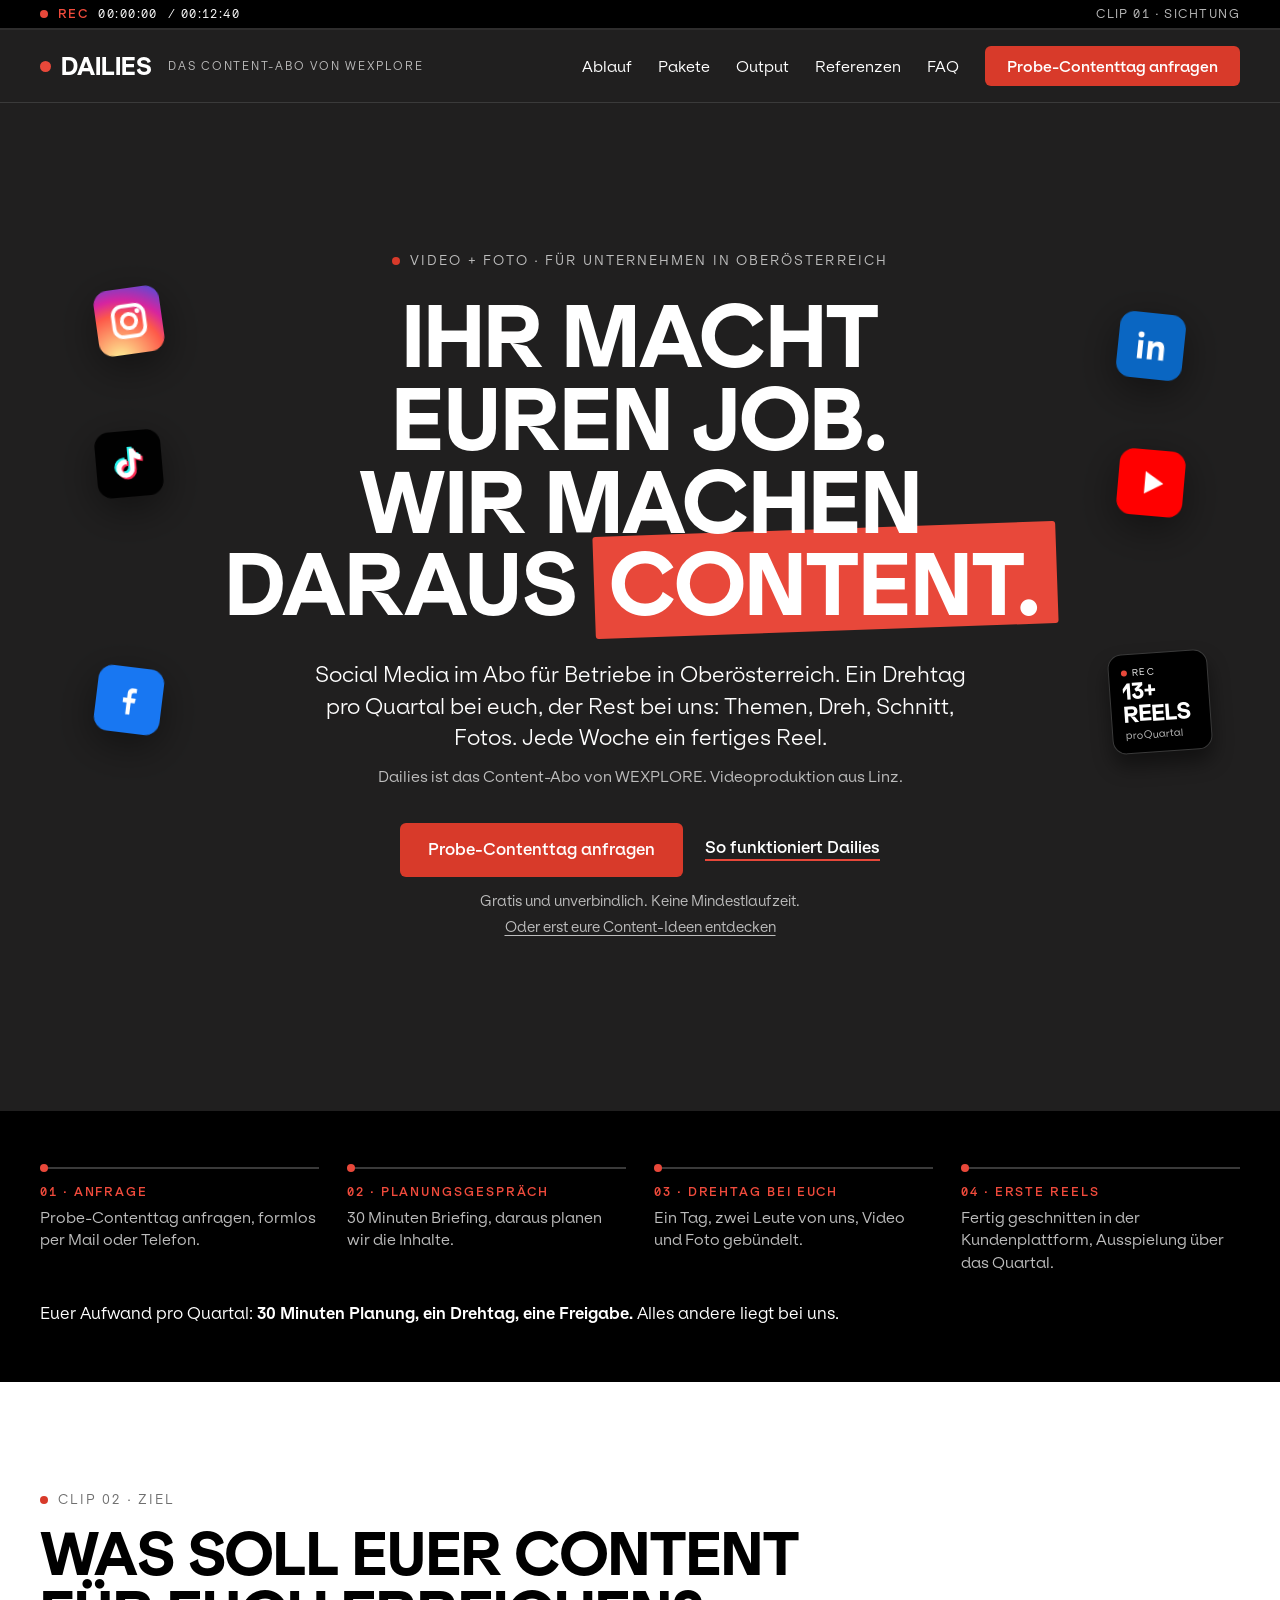
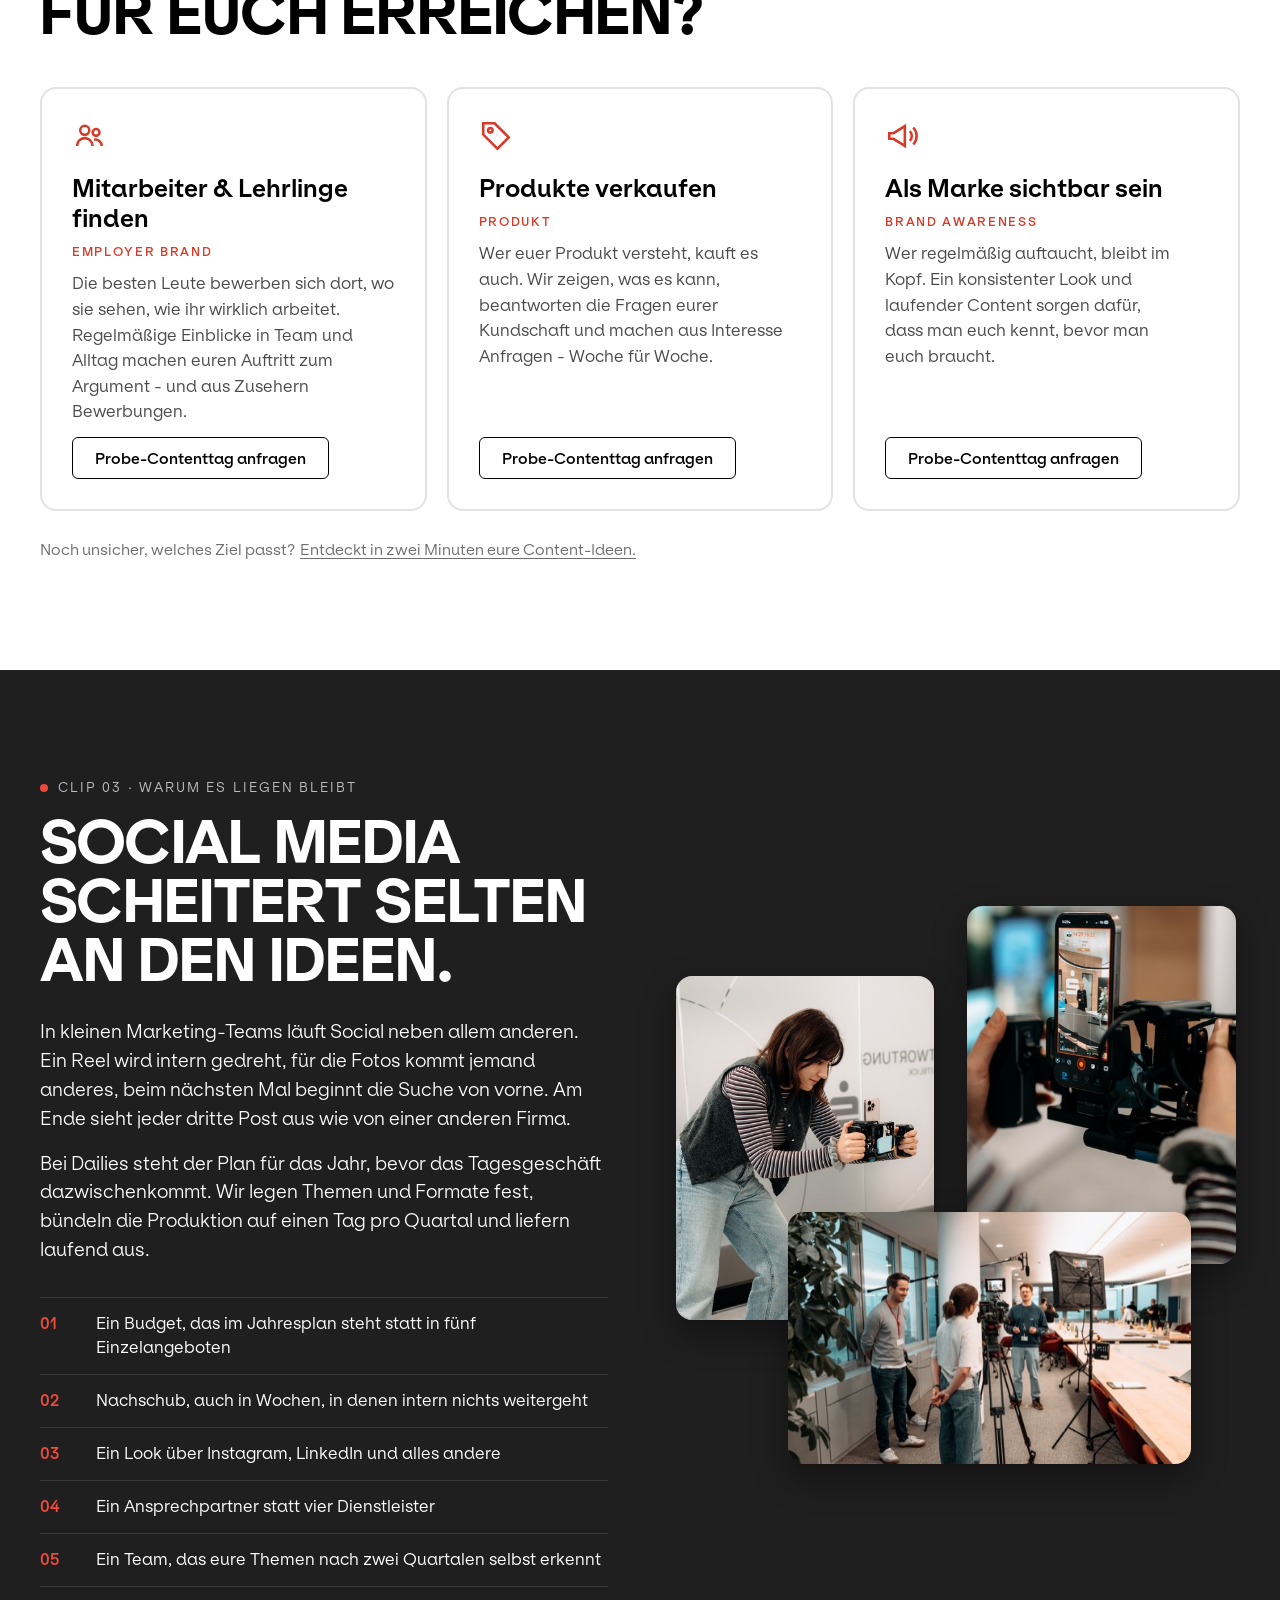
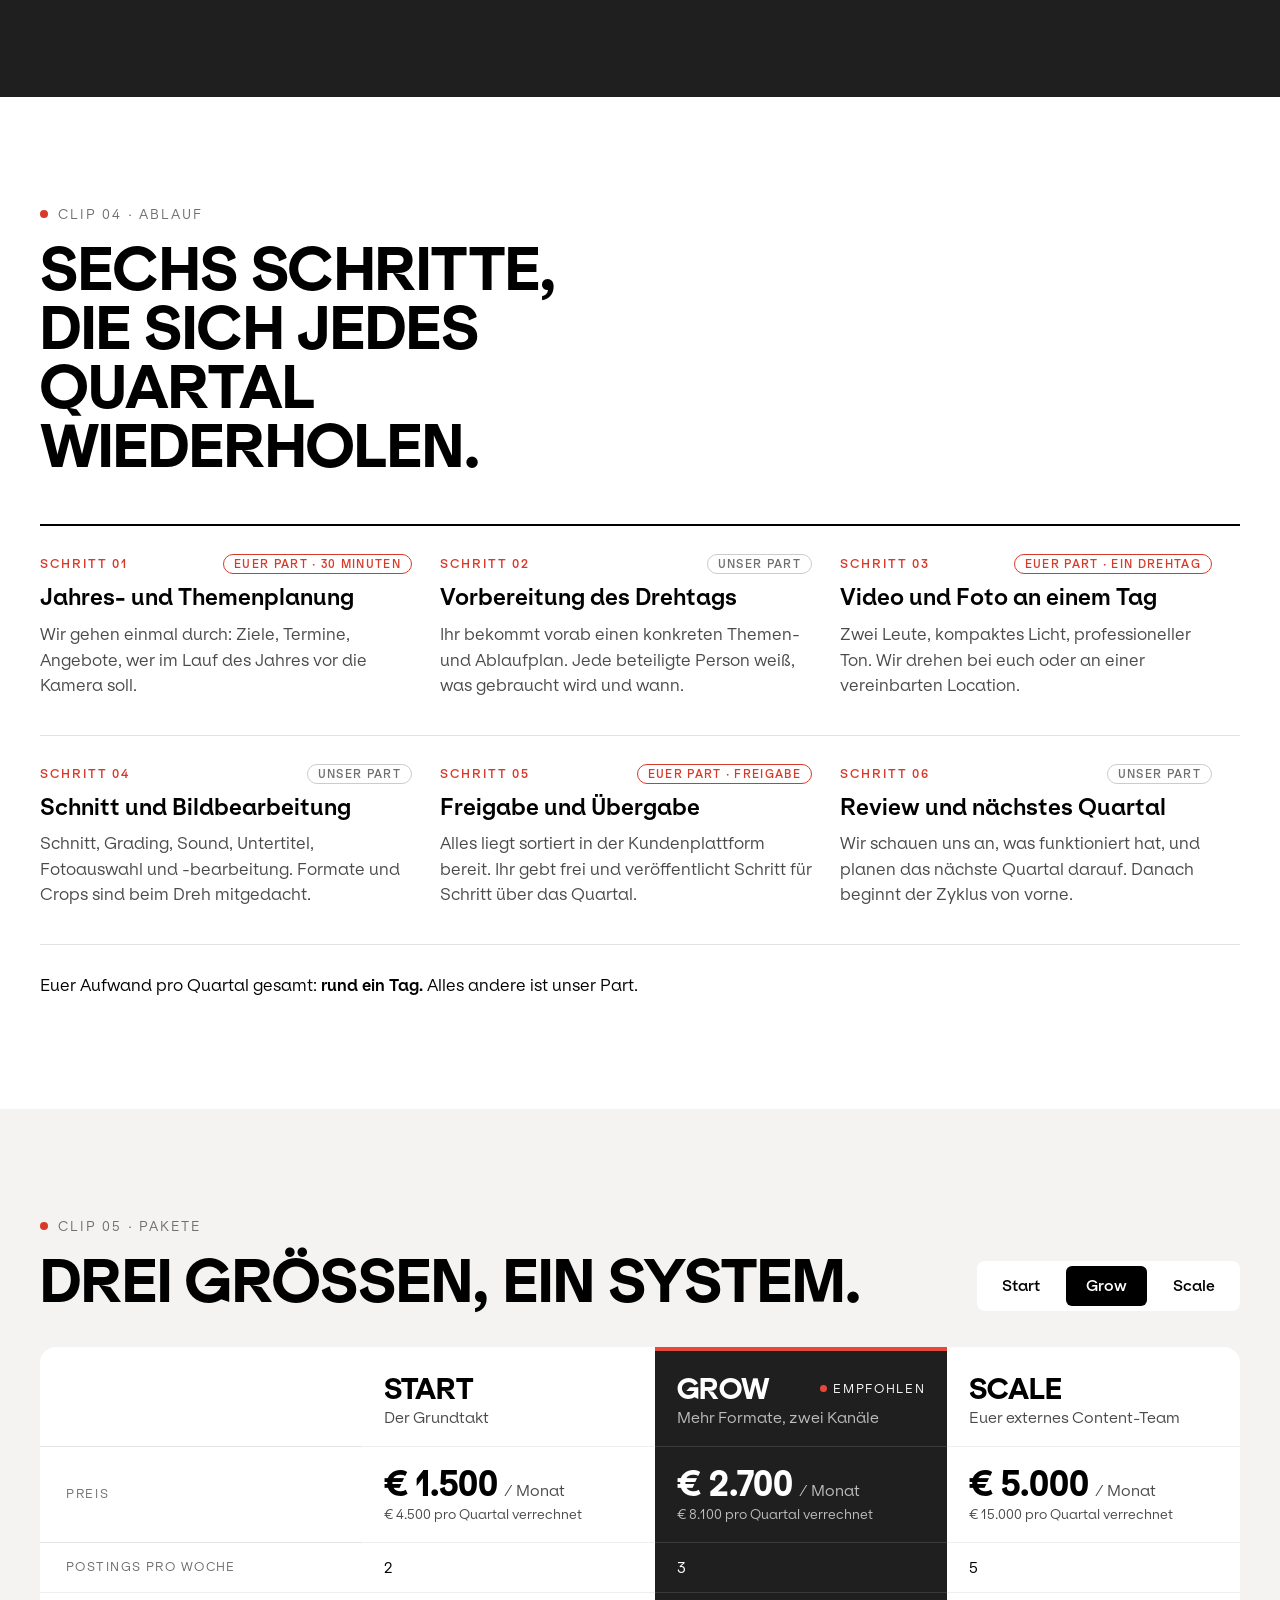
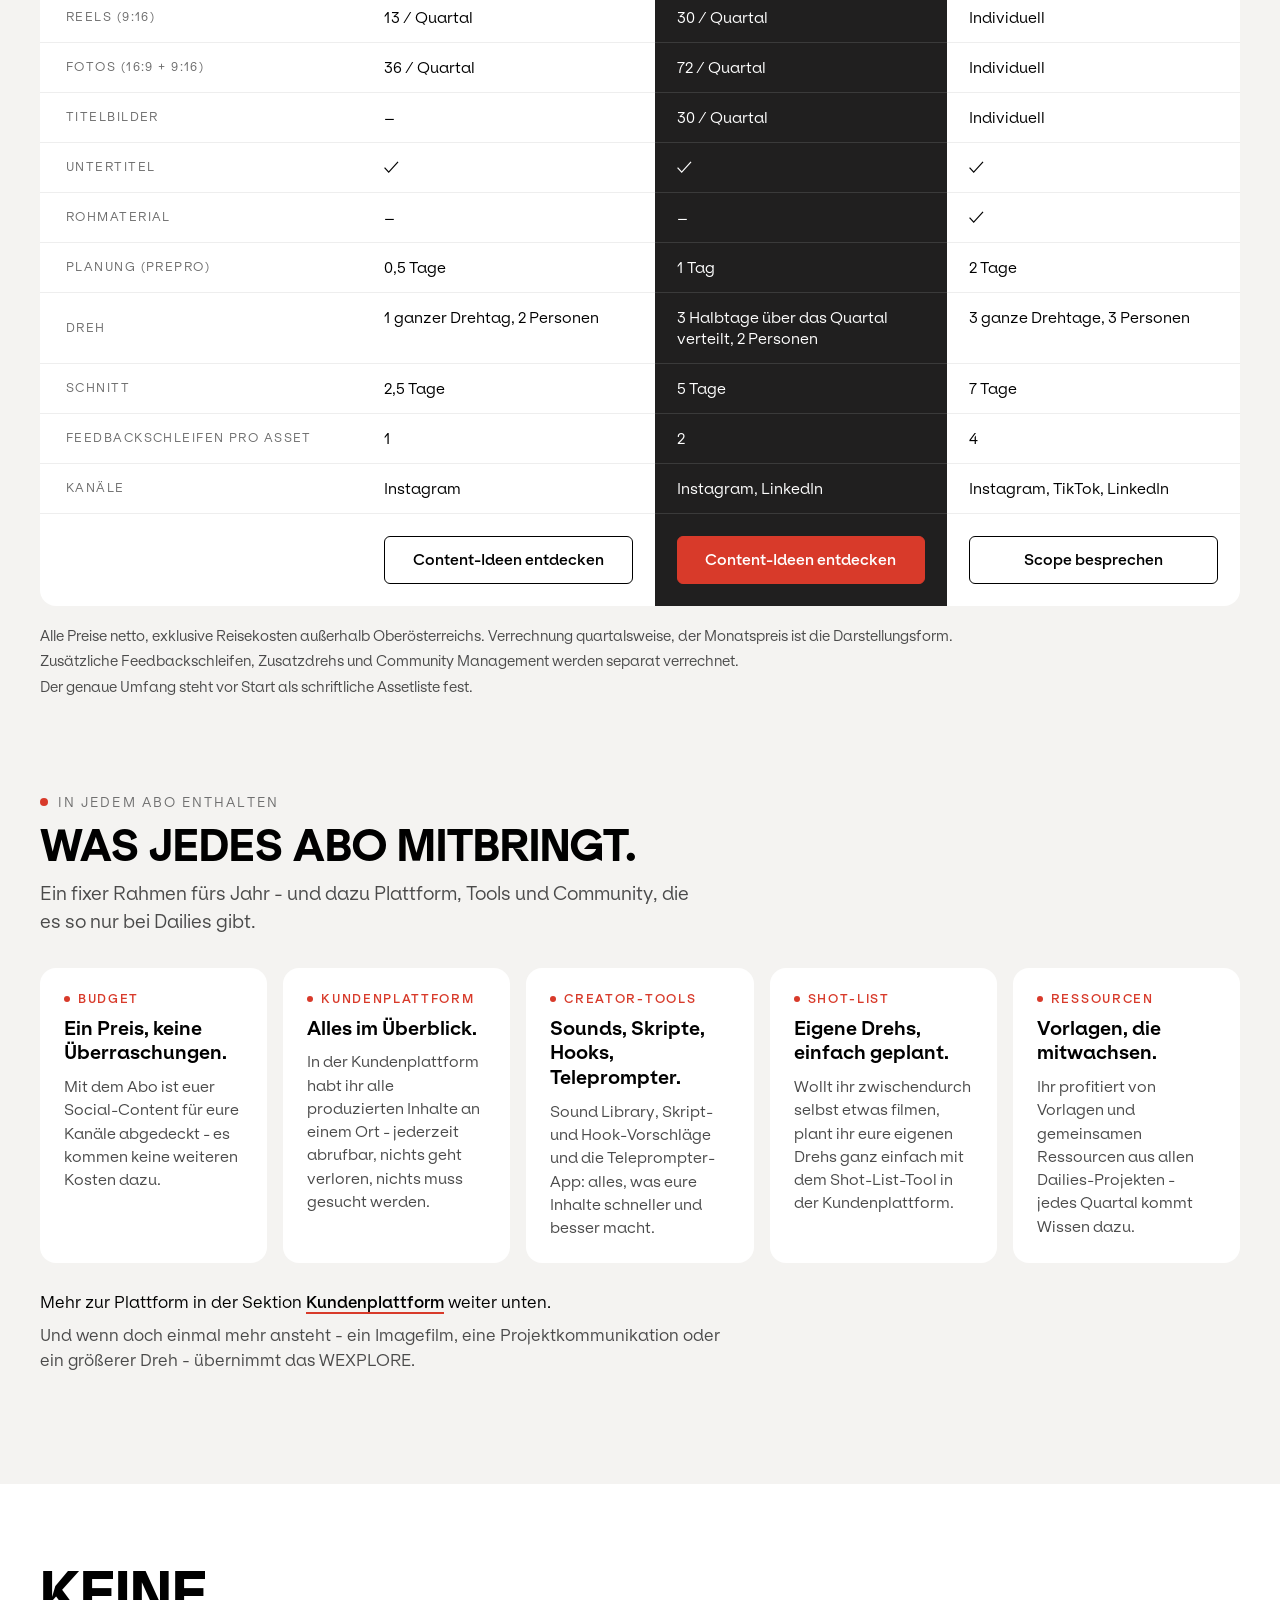
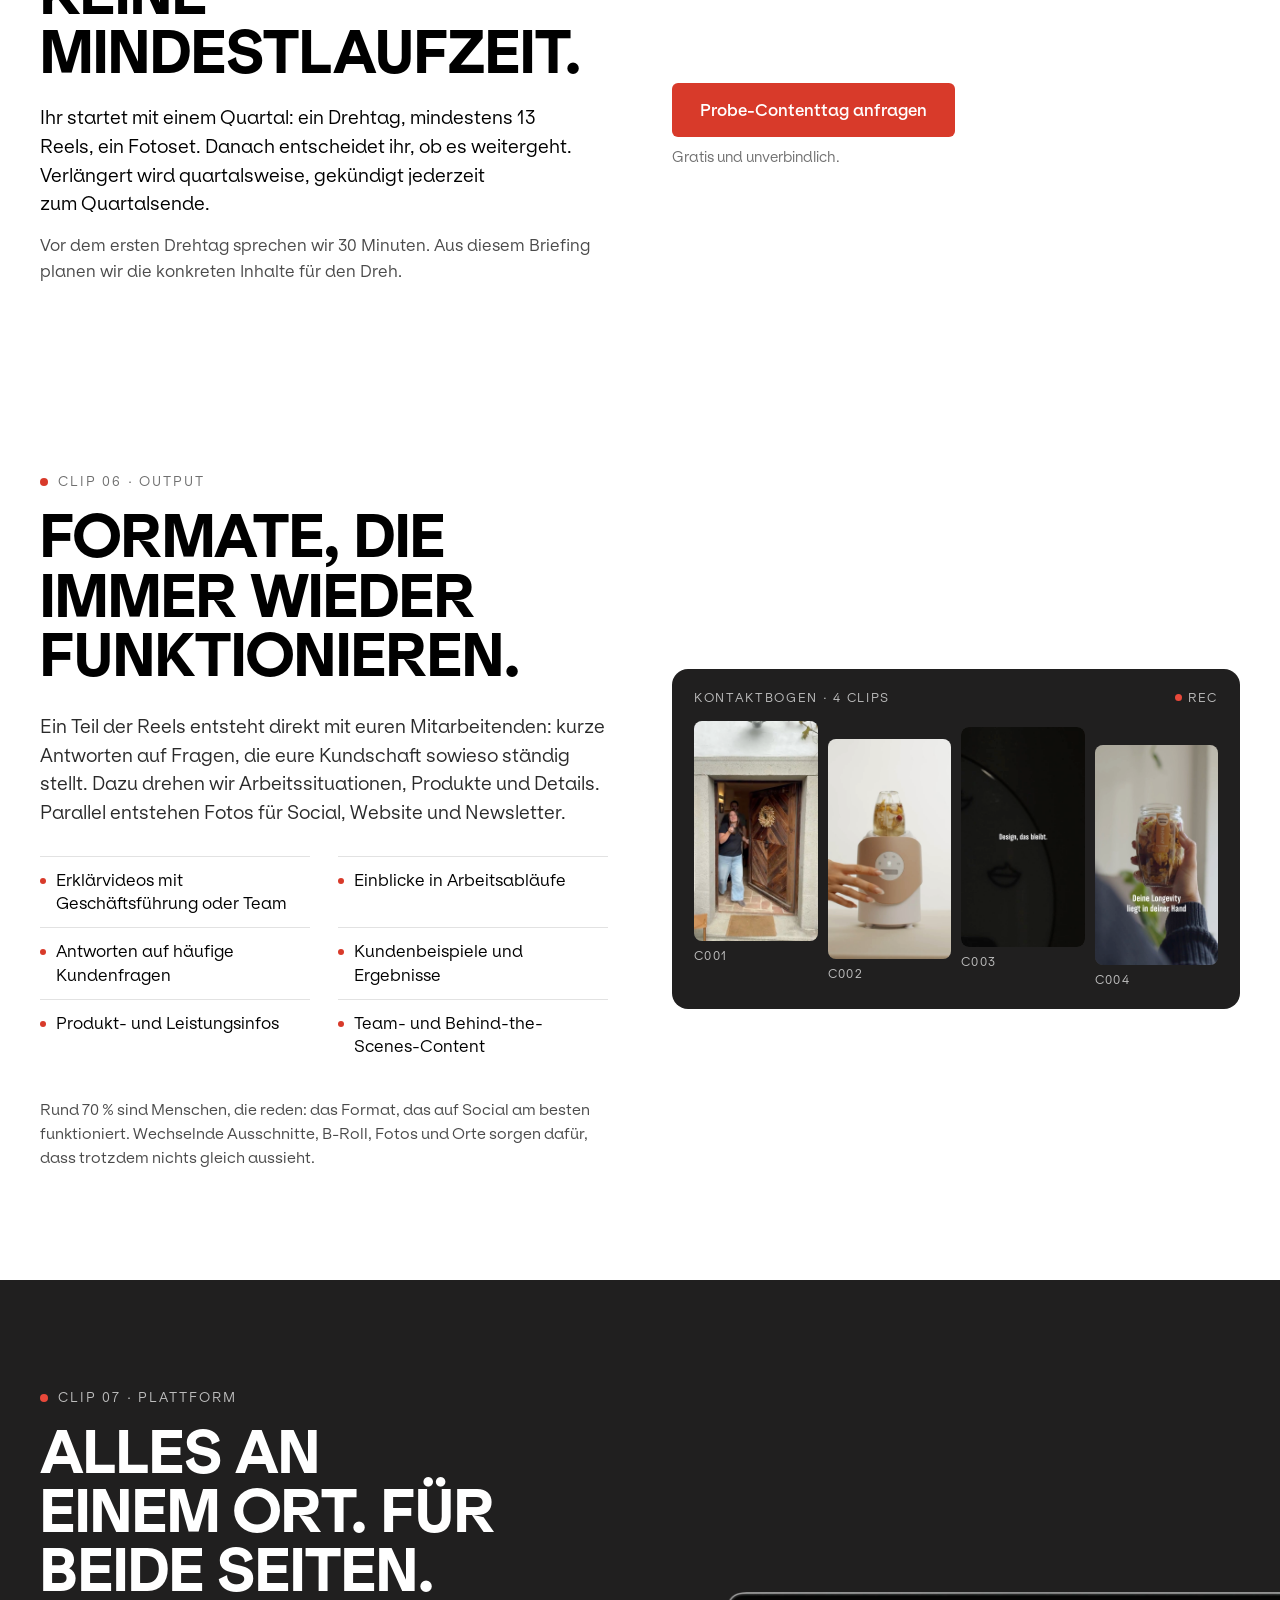
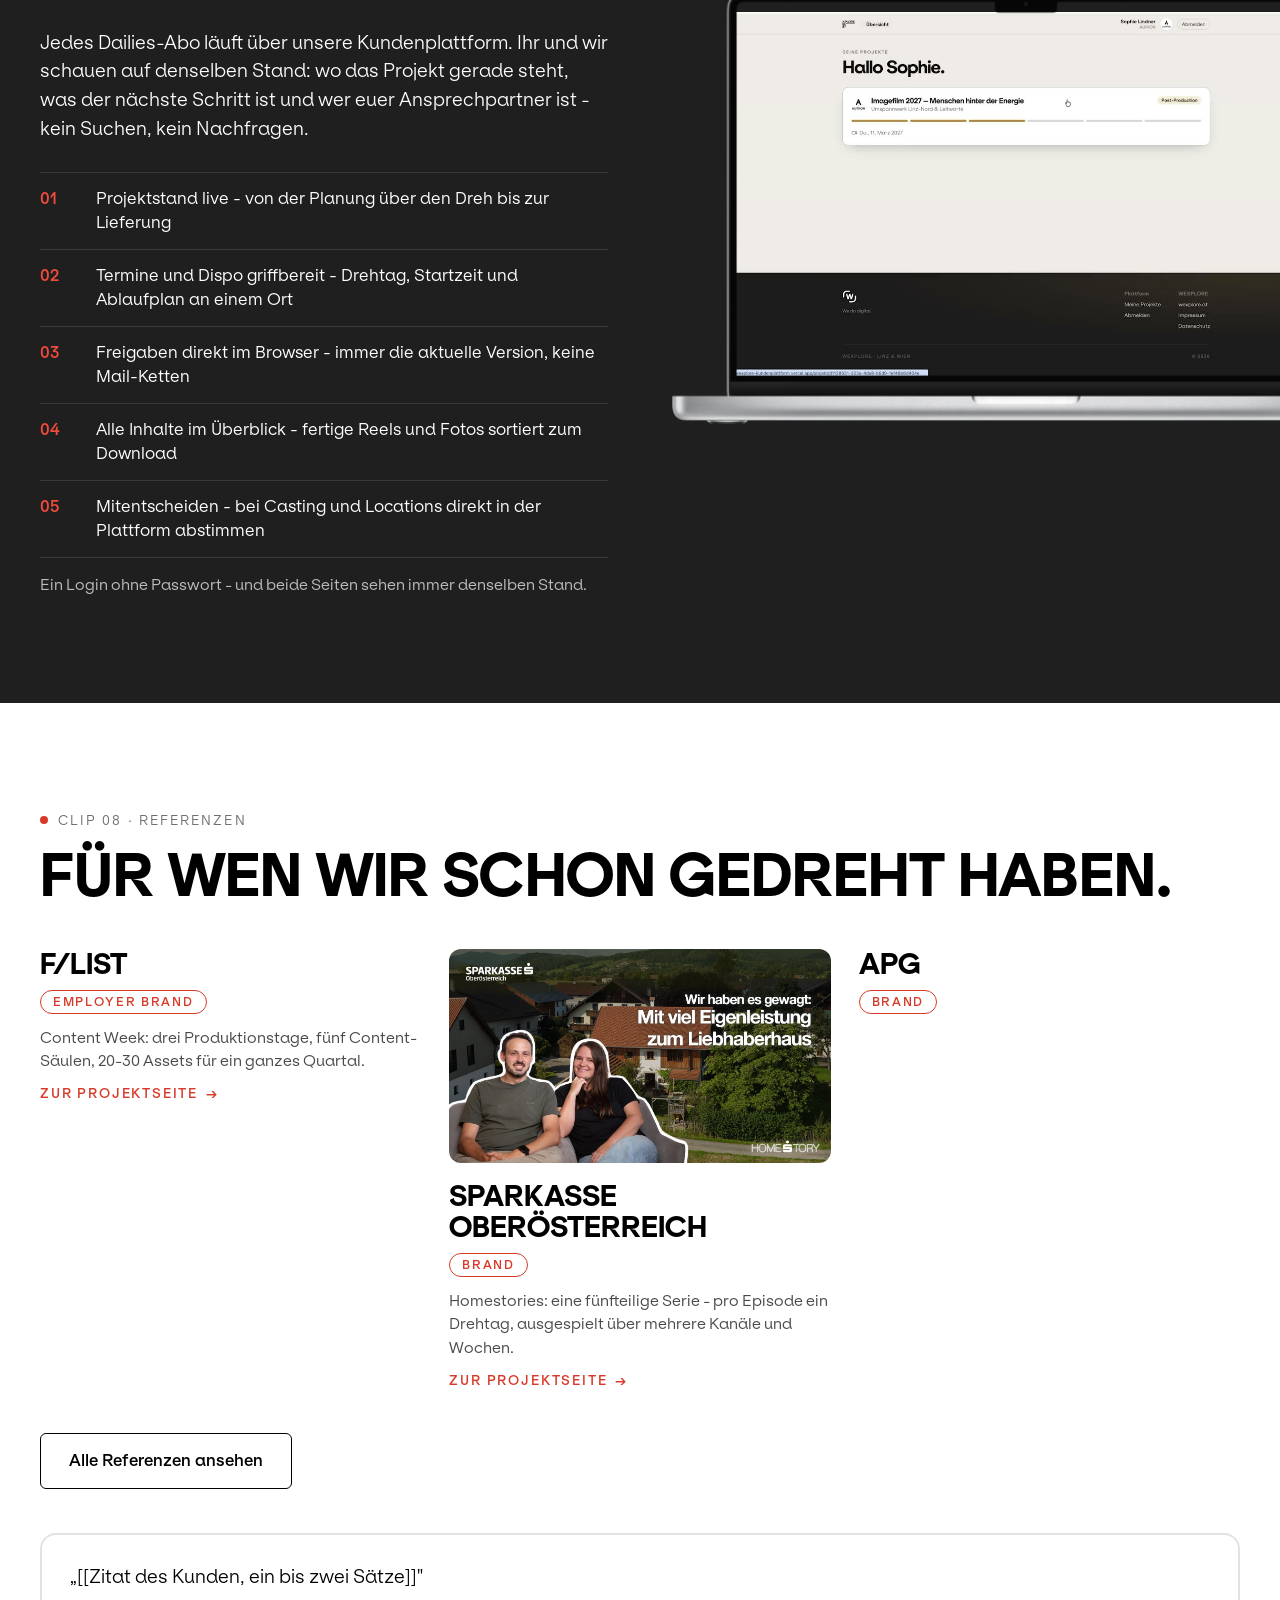
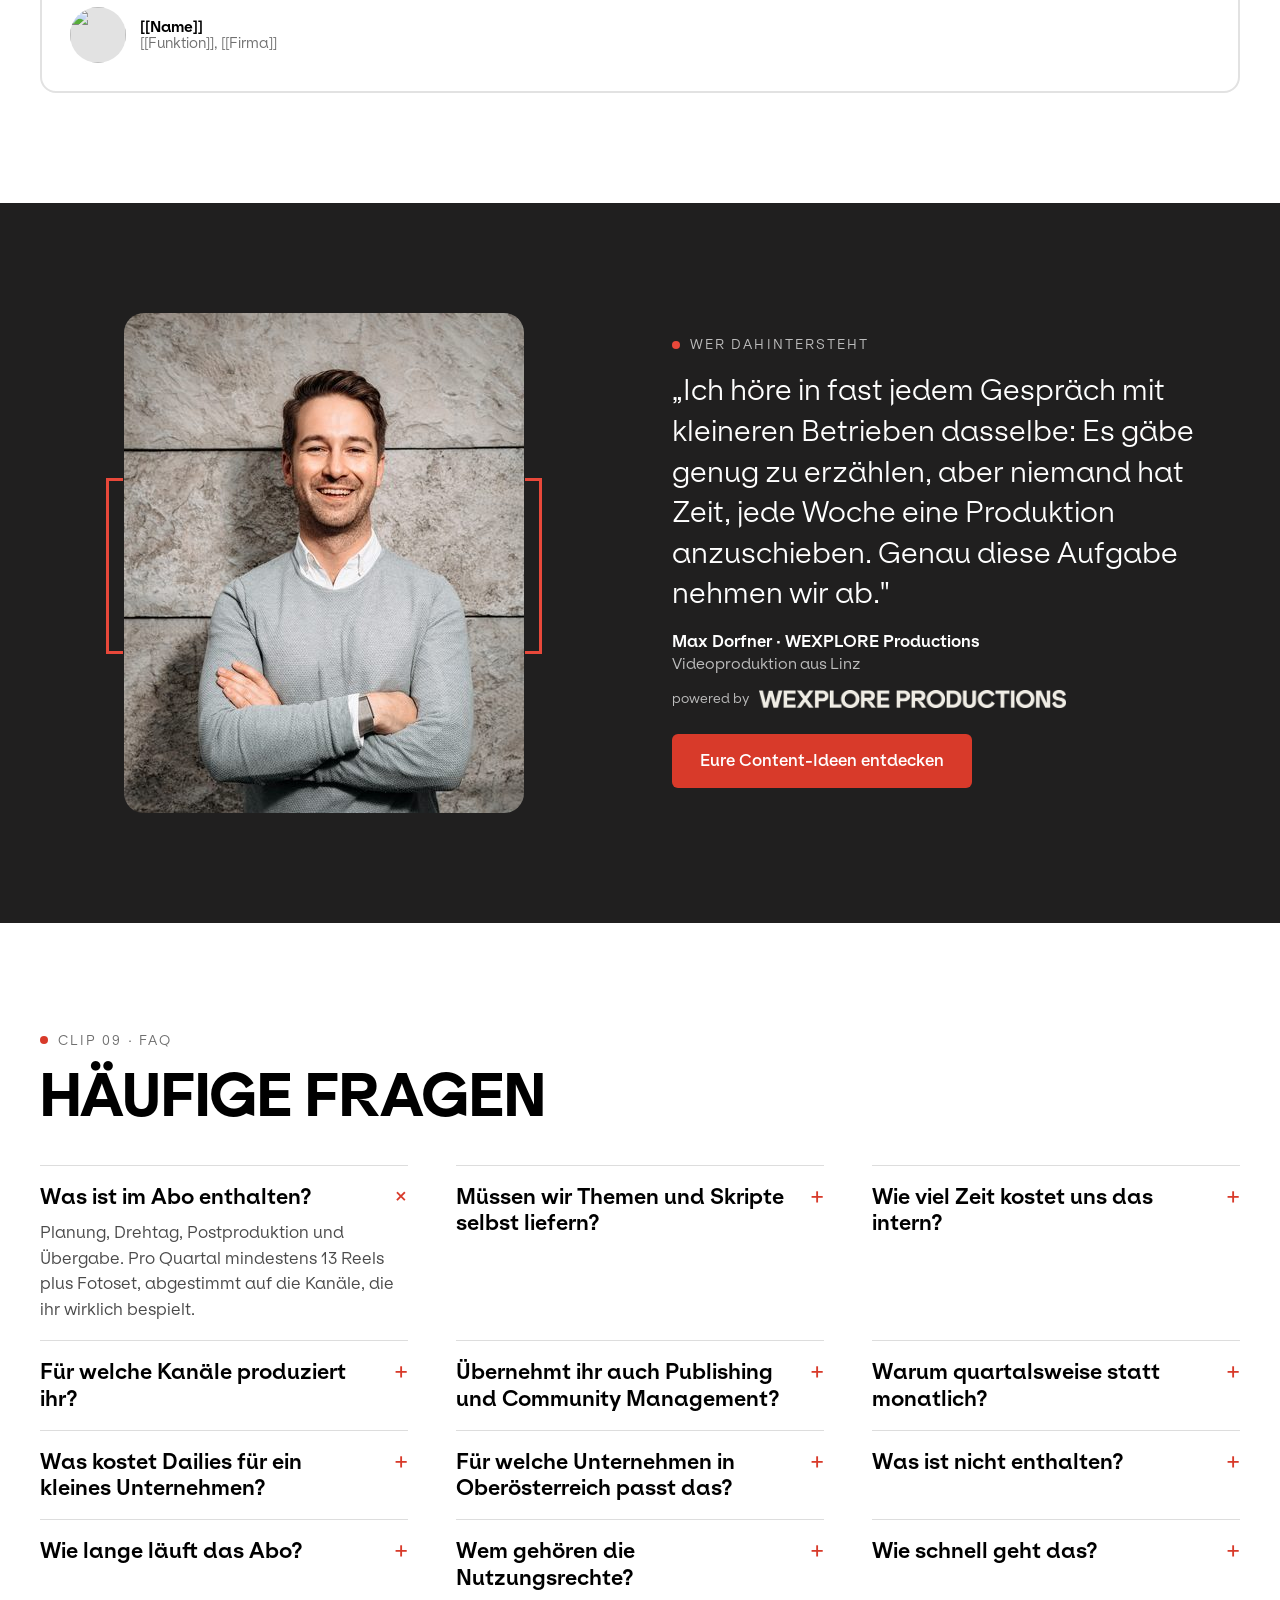
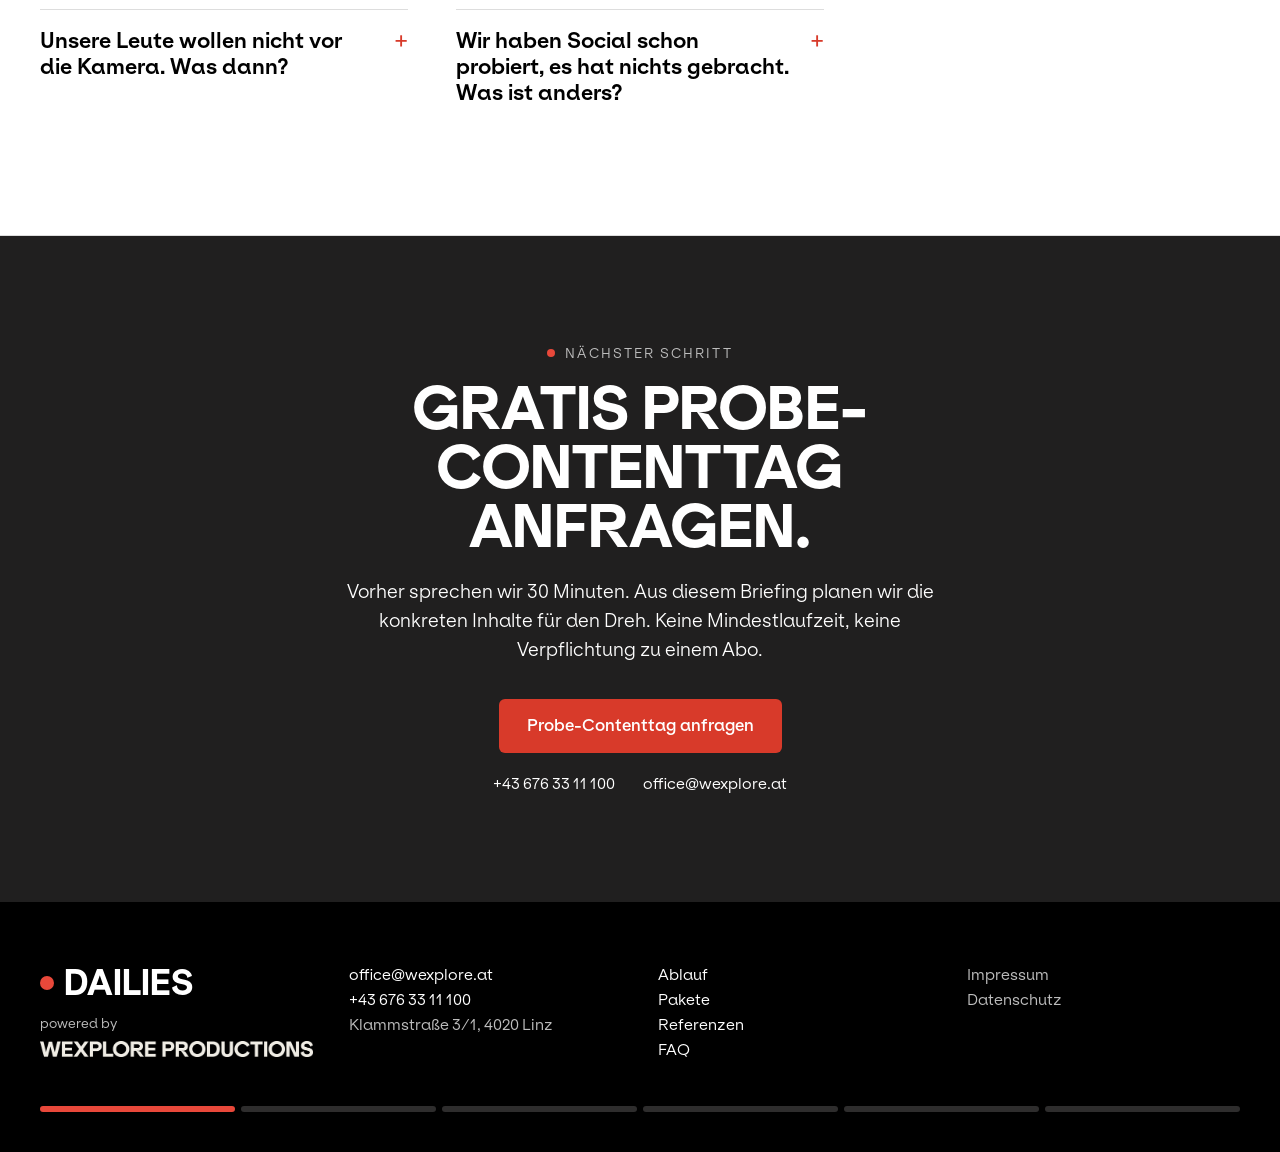
==== commit 9d56ebf3: "Quiz endet im Probe-Contenttag-CTA, Anfragen laufen an max@wexplore.at fallbackEmail und die beiden " ====
--- a/index.html
+++ b/index.html
@@ -39,7 +39,7 @@
 <link rel="icon" href="assets/favicon-48.png" sizes="48x48" type="image/png">
 <link rel="apple-touch-icon" href="assets/apple-touch-icon.png">
 
-<script src="assets/config.js?v=5" defer></script>
+<script src="assets/config.js?v=6" defer></script>
 <script type="application/ld+json">
 {
   "@context": "https://schema.org",
@@ -1997,7 +1997,7 @@
       track("lead_magnet_submission_error", { grund: "kein_endpoint" });
       ergebnis("Fast fertig: bitte einmal senden",
         "Hier kommt eure Bewerbung noch nicht automatisch bei uns an. Über den Knopf öffnet sich eine fertig ausgefüllte E-Mail an uns. <strong>Abgeschickt ist eure Bewerbung erst, wenn ihr sie in eurem E-Mail-Programm sendet.</strong>",
-        '<div class="fl-abschluss"><a class="fl-next" href="' + esc(href) + '">Bewerbung per E-Mail öffnen</a>' +
+        '<div class="fl-abschluss"><a class="fl-next" href="' + esc(href) + '">Probe-Contenttag anfragen</a>' +
         '<button type="button" class="fl-back" data-flow-kopieren>Text kopieren</button></div>' +
         '<p class="fl-meta" data-flow-kopiert role="status" style="margin-top:10px"></p>' +
         '<textarea class="fl-ta" data-flow-klartext readonly hidden aria-label="Text eurer Bewerbung" style="margin-top:4px; min-height:180px">' + esc(alsText()) + '</textarea>' +
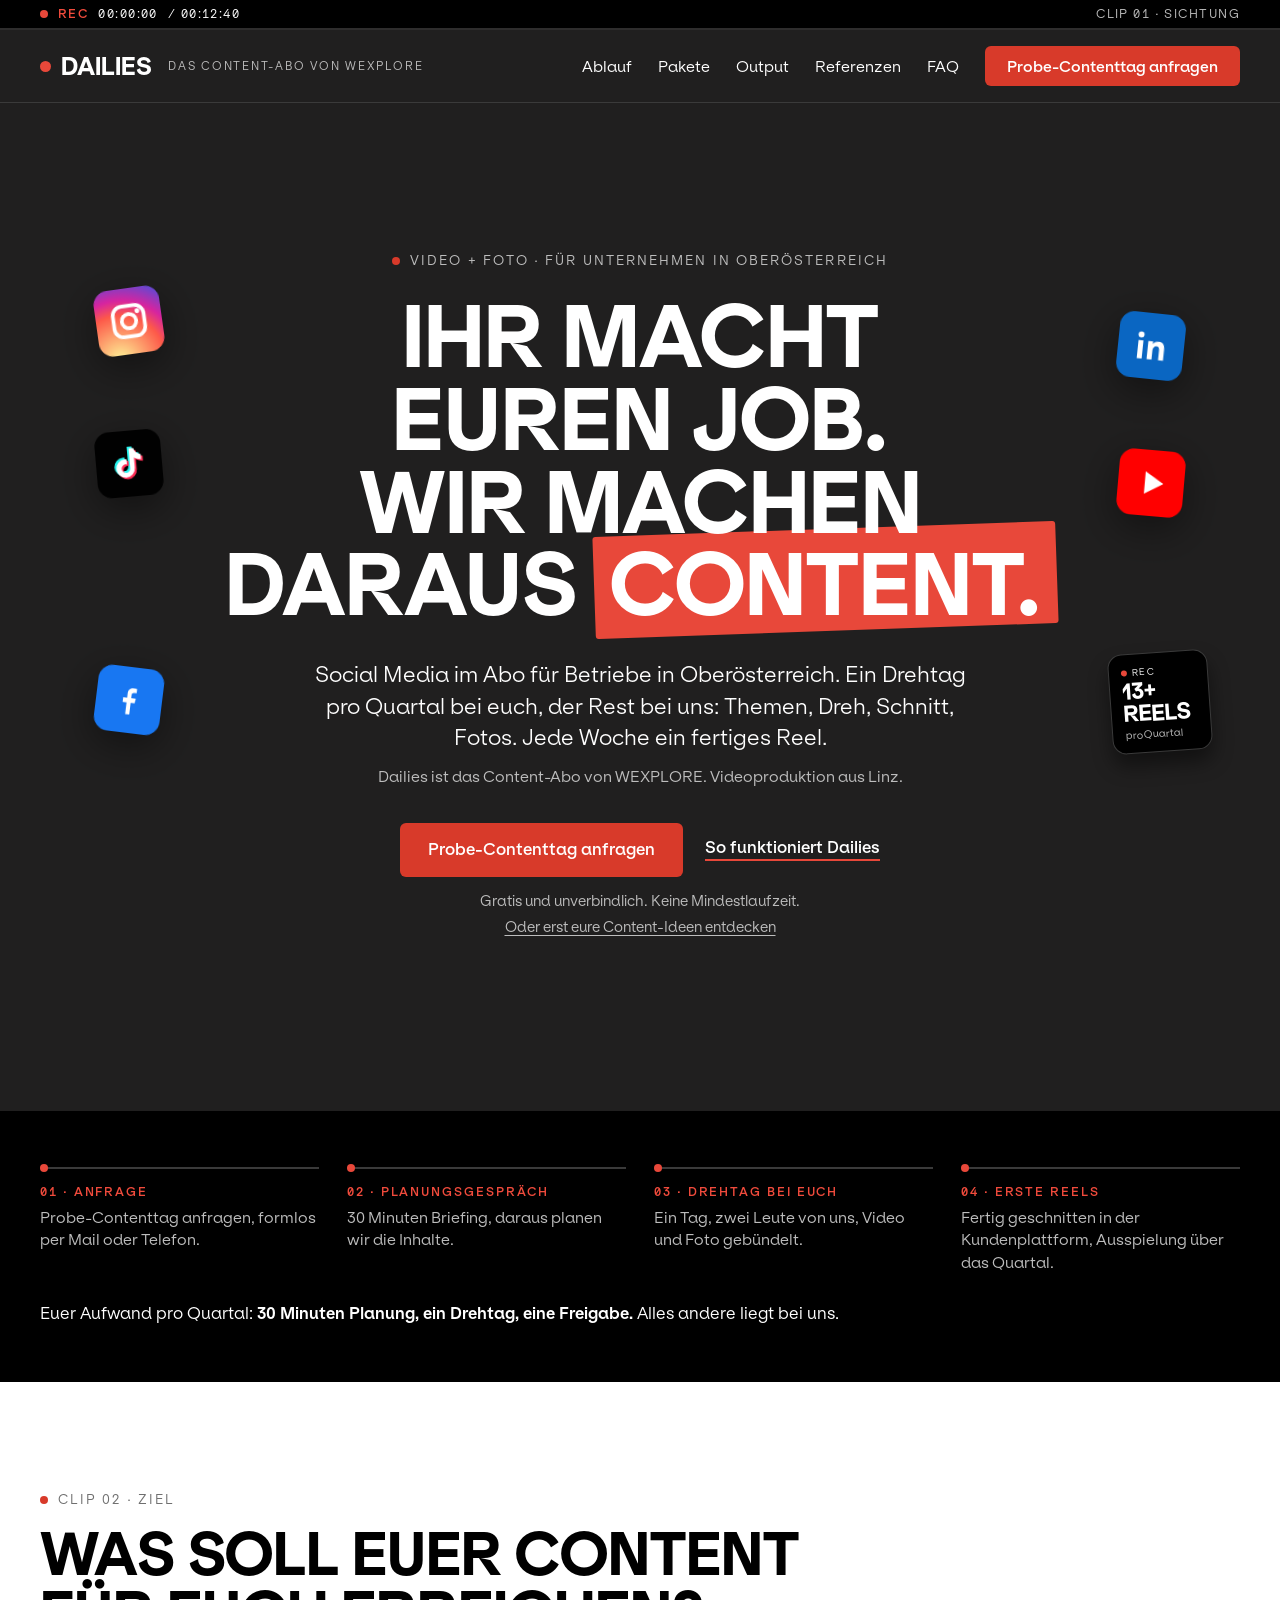
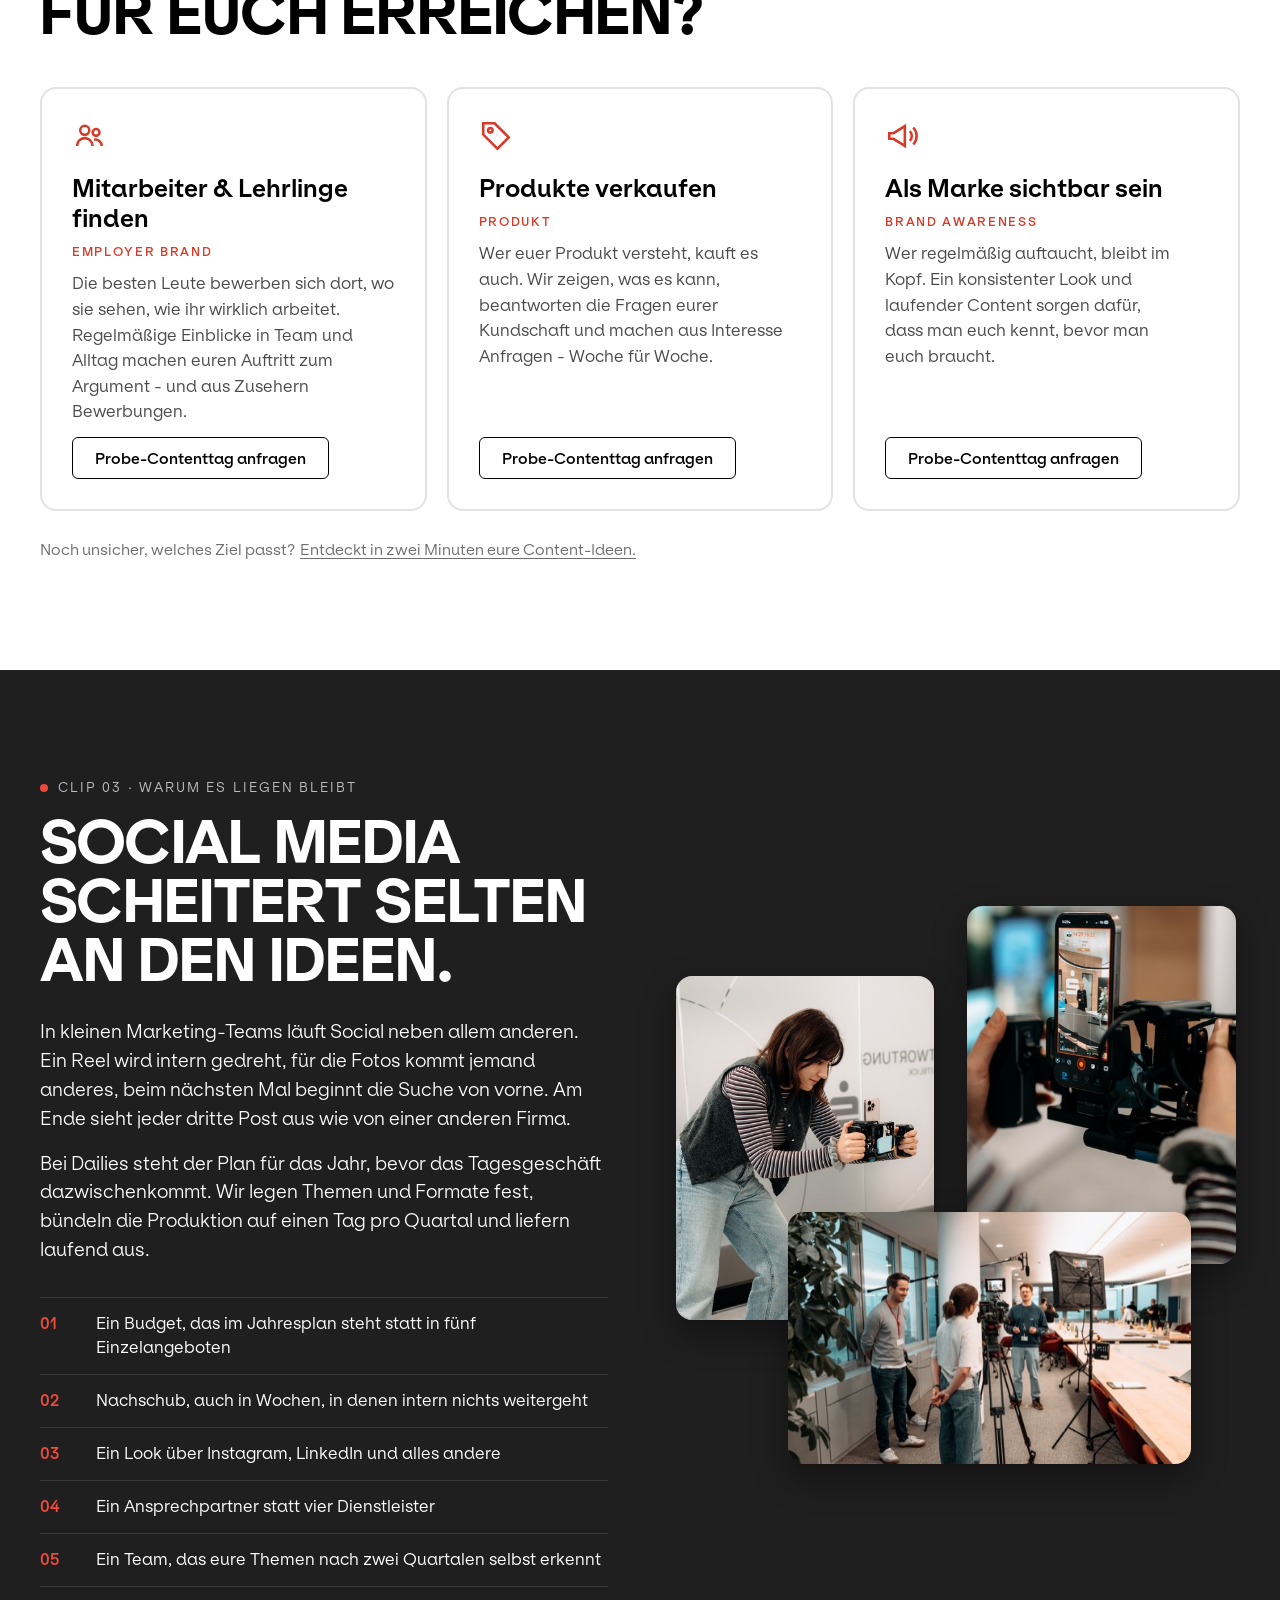
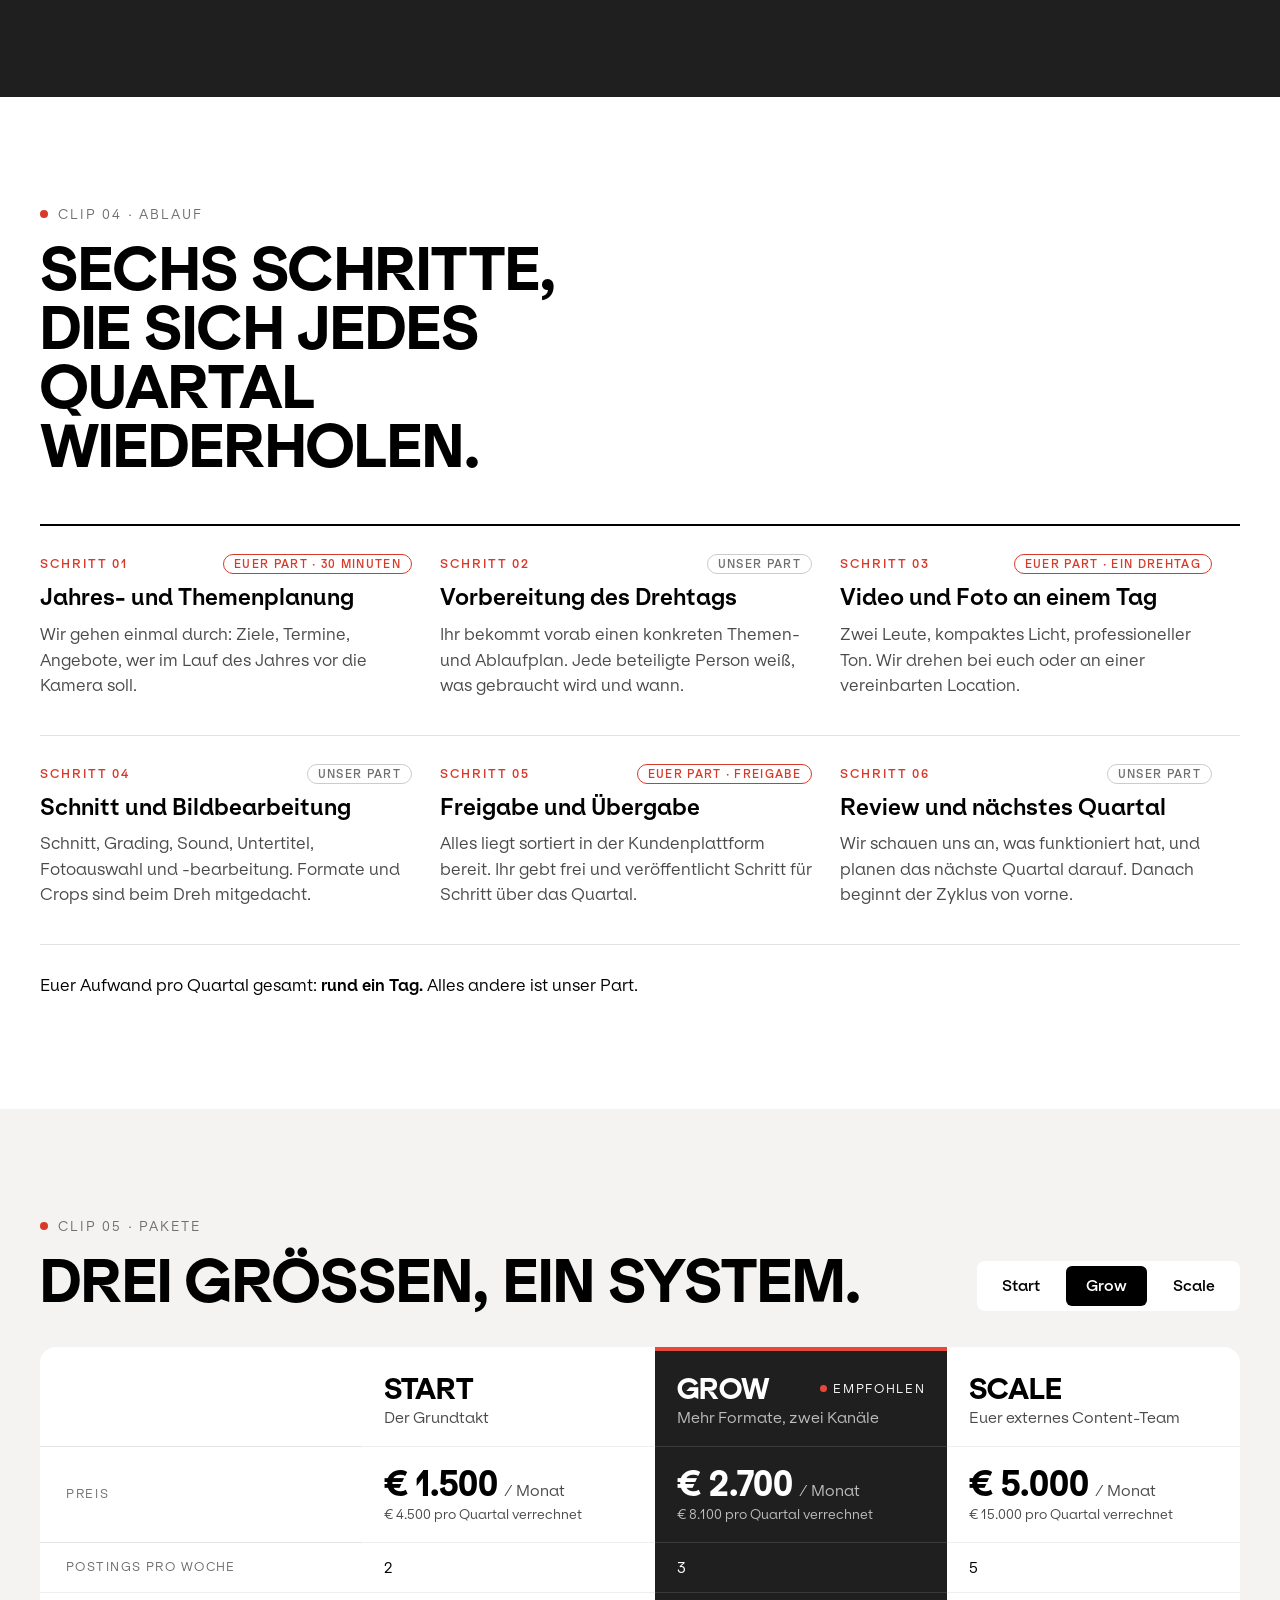
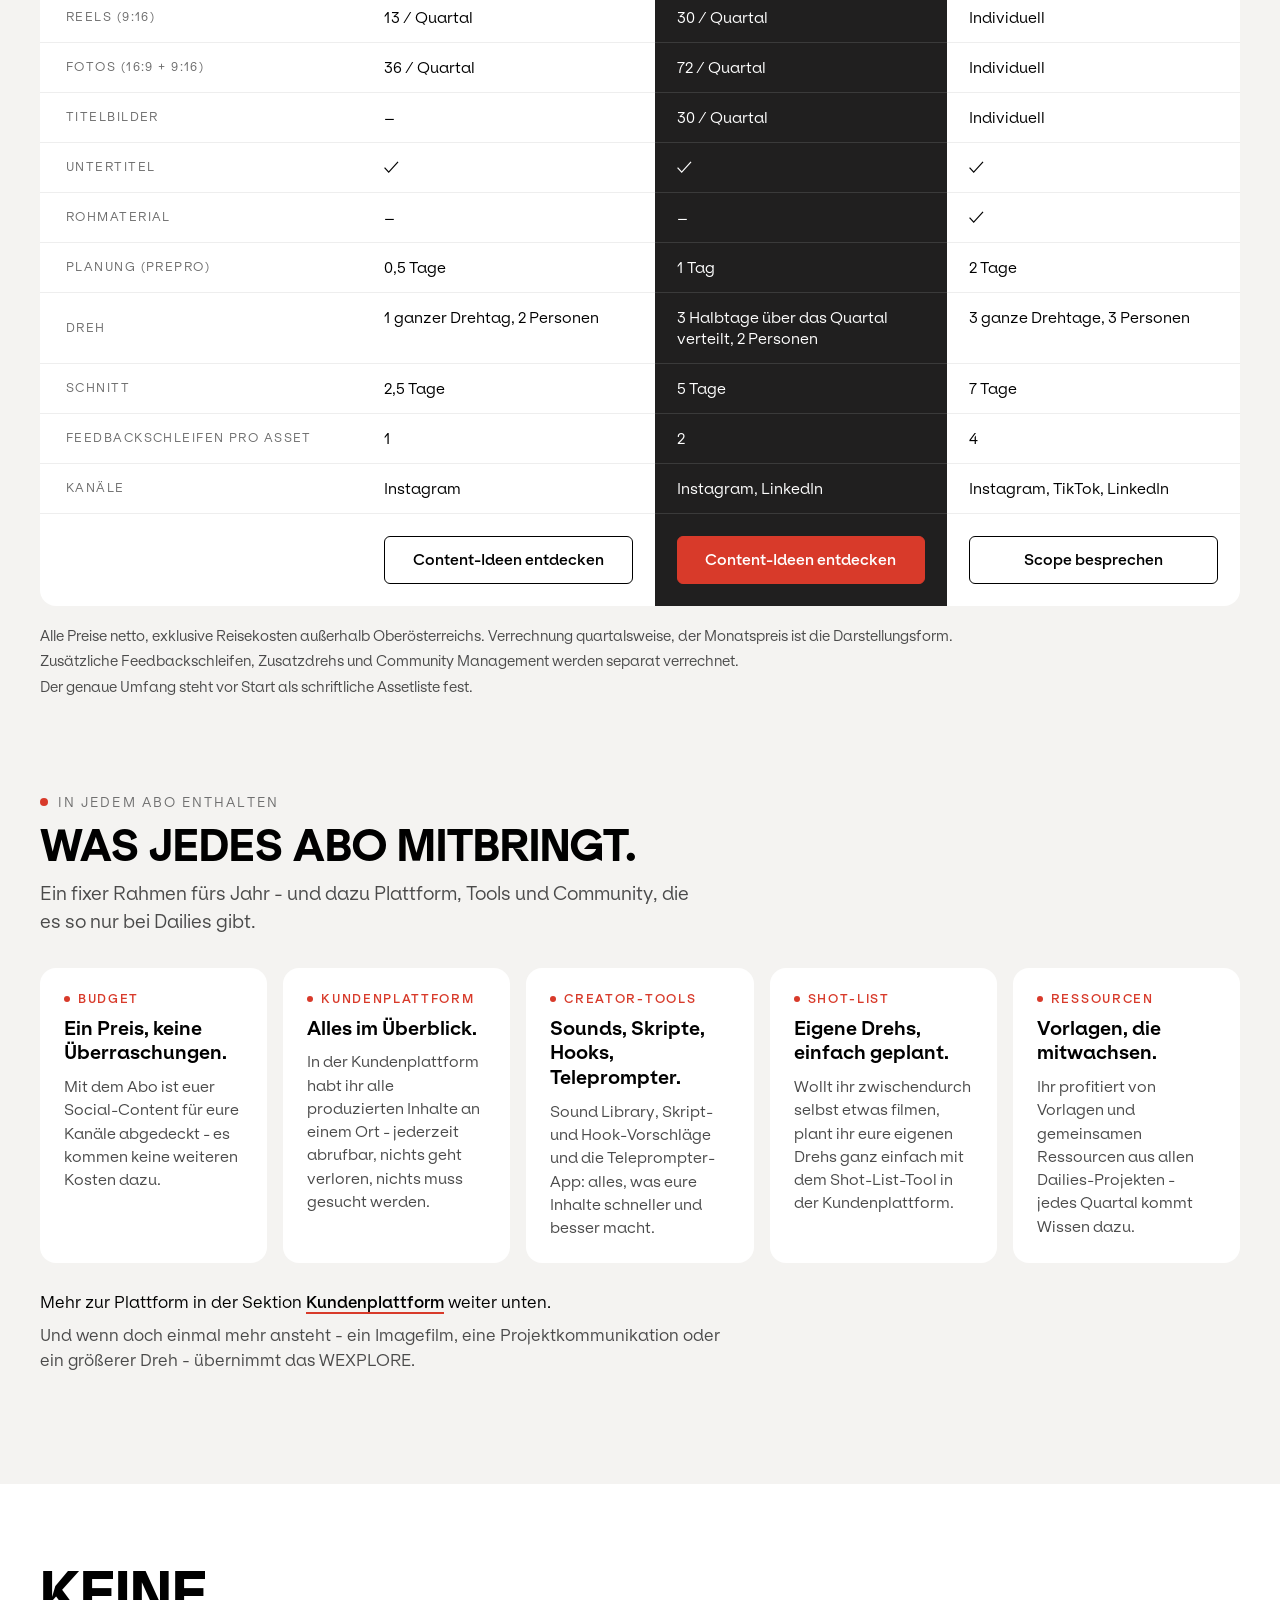
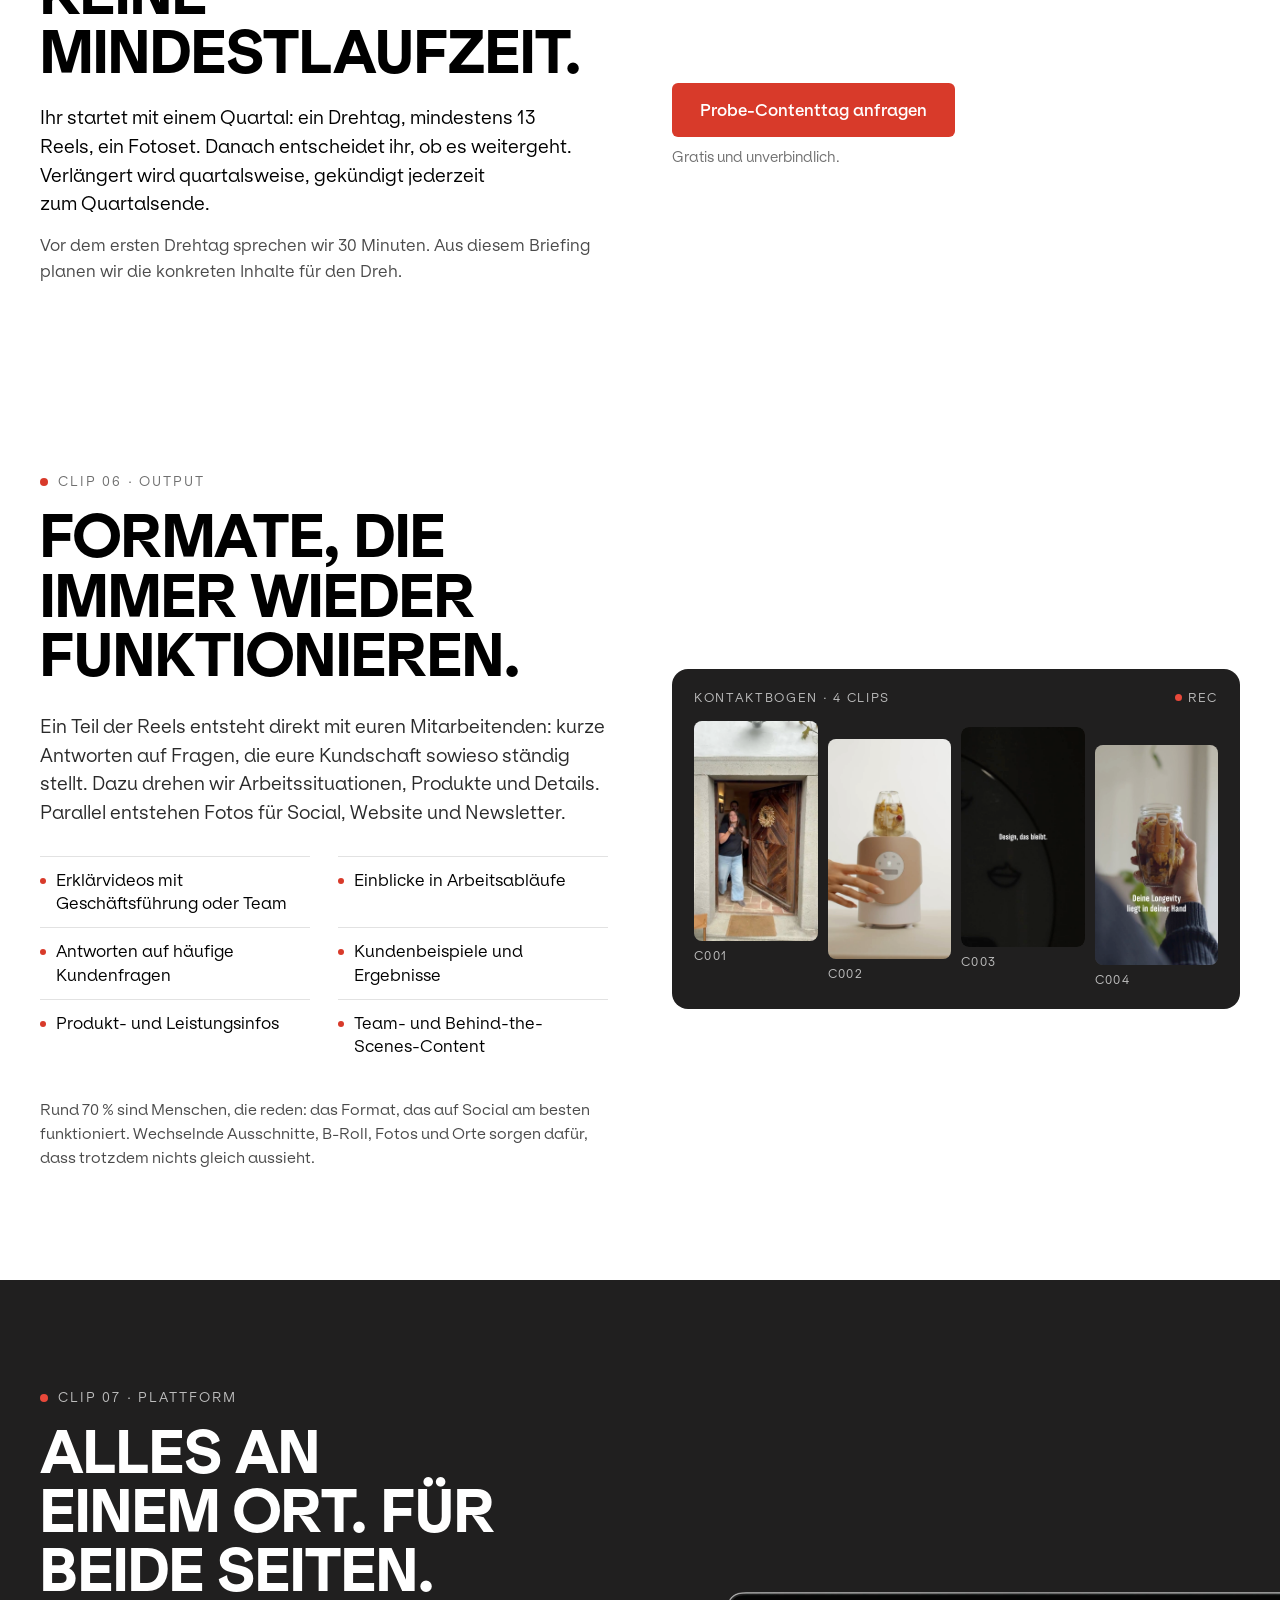
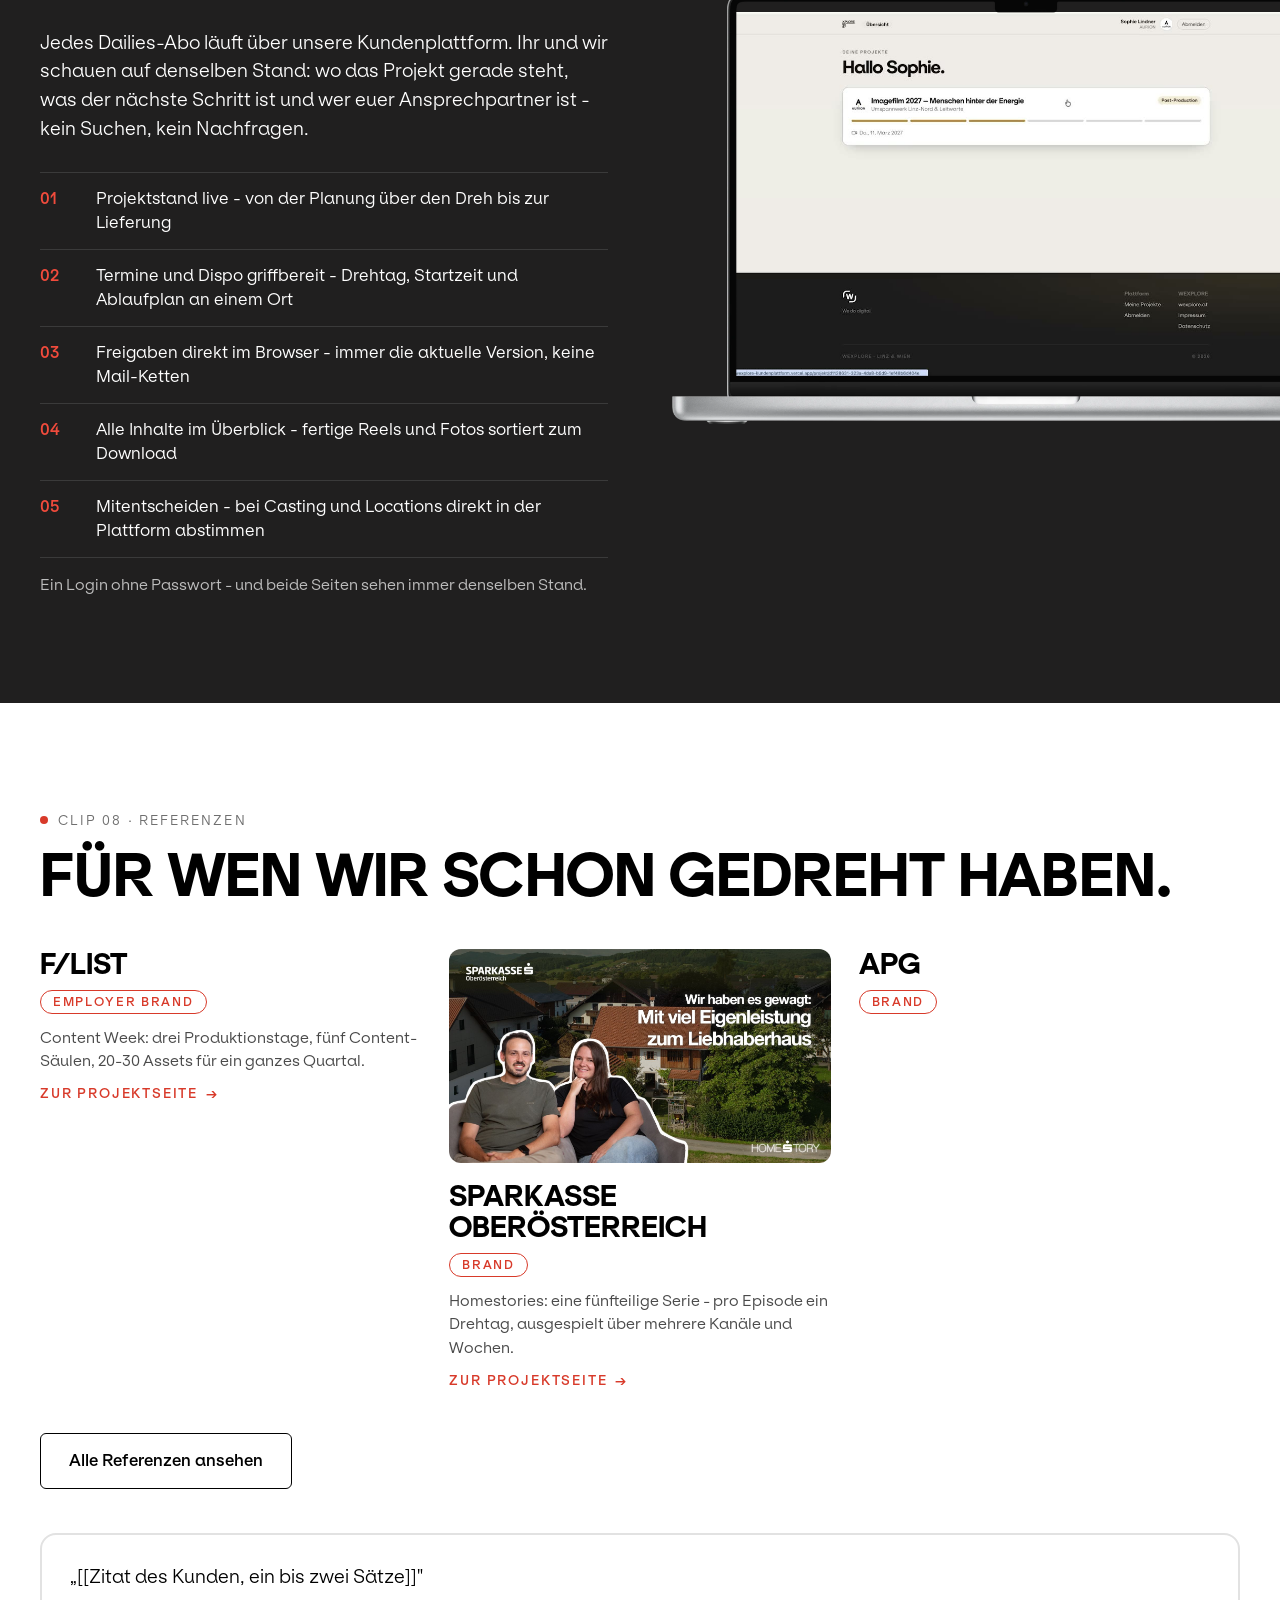
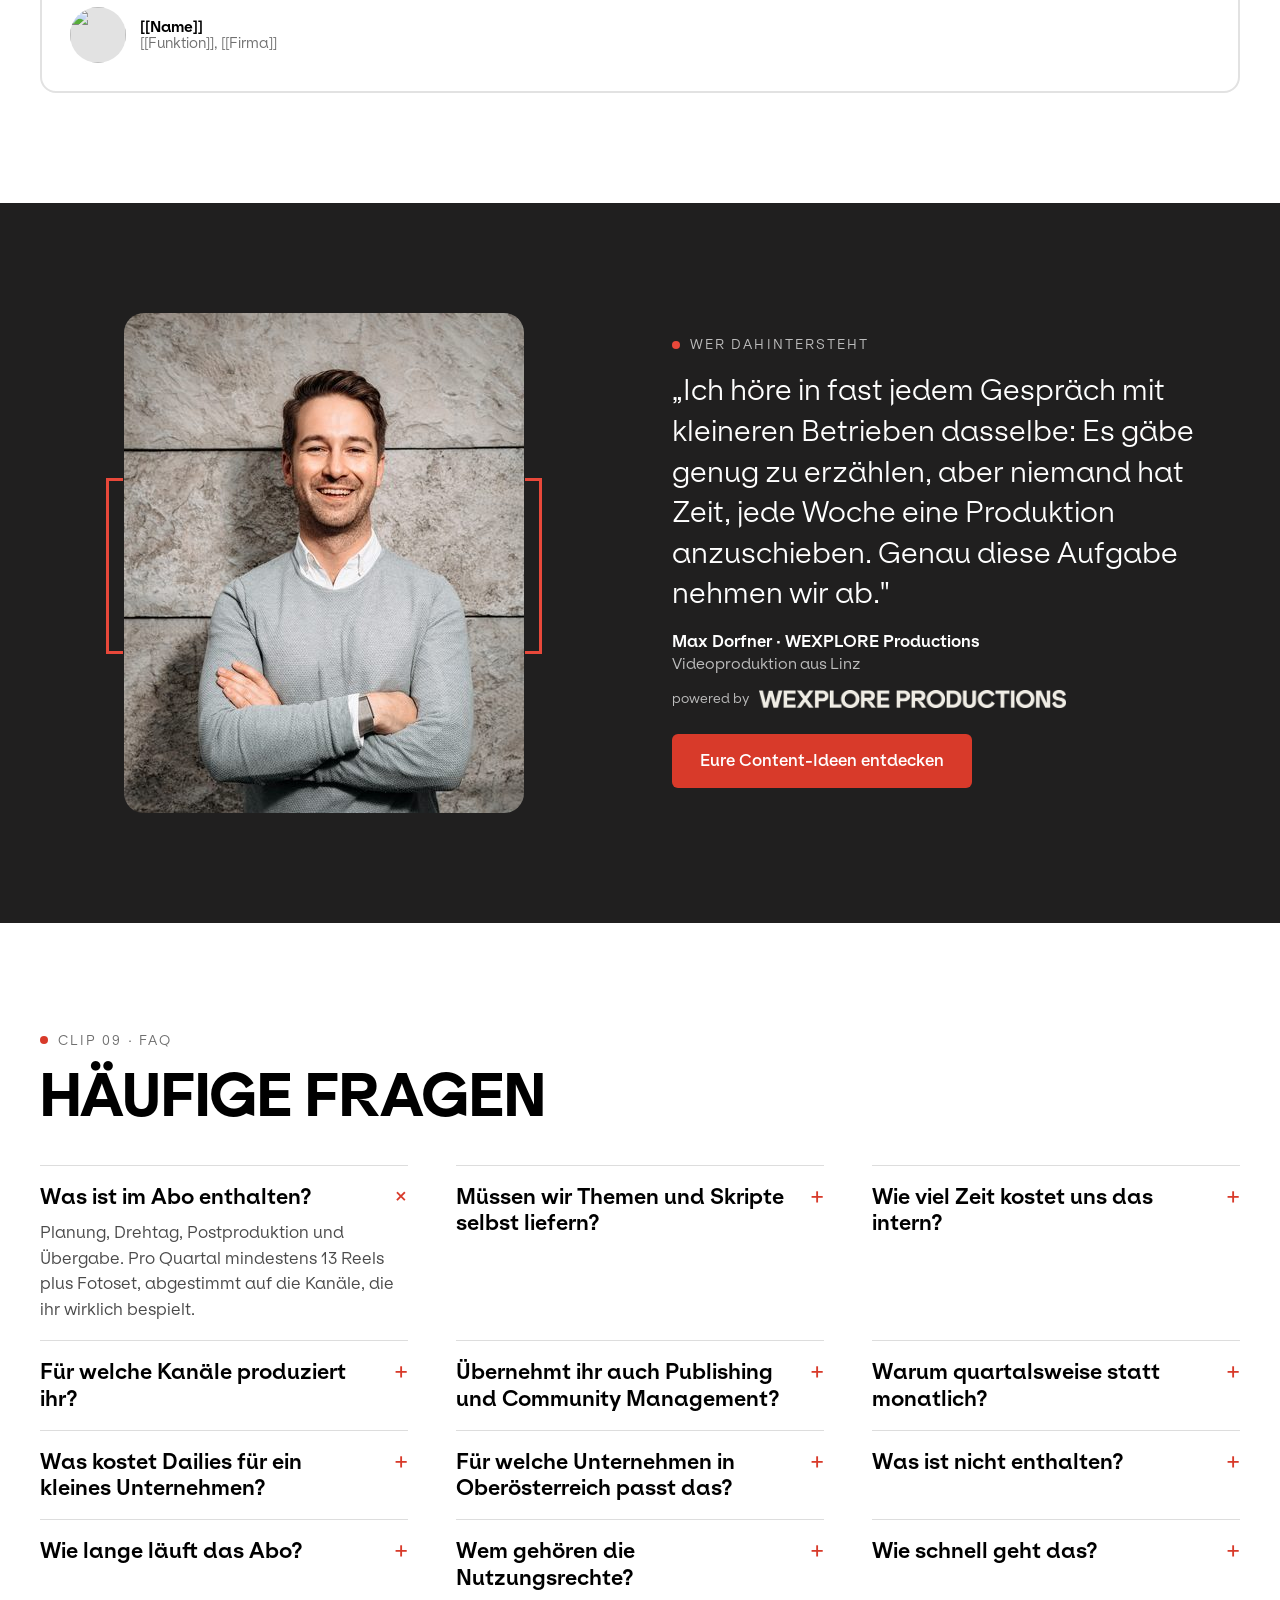
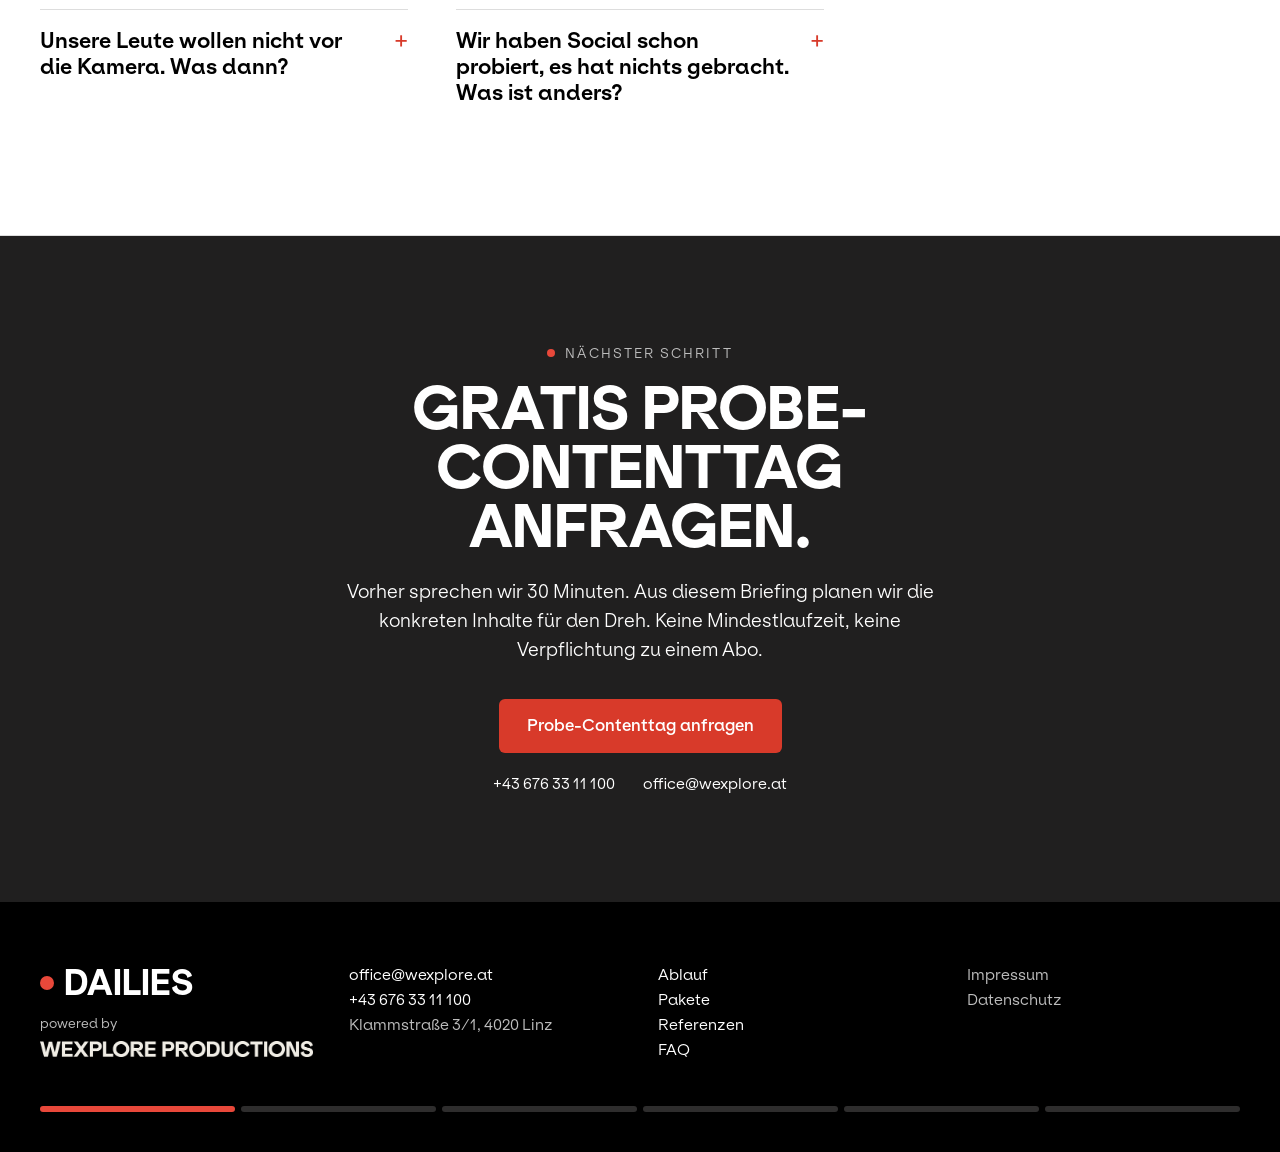
==== commit 859a4aff: "Title und Meta-Description an neue H1 angepasst, Technik-TODOs vermerkt Keine Mindestlaufzeit und Ob" ====
--- a/index.html
+++ b/index.html
@@ -14,8 +14,8 @@
 <link rel="preload" as="font" type="font/woff2" crossorigin href="assets/fonts/ESKlarheitKurrent-Lt.woff2">
 <link rel="preload" as="font" type="font/woff2" crossorigin href="assets/fonts/ESKlarheitKurrent-Rg.woff2">
 
-<title>Dailies - Social-Media-Content im Abo | WEXPLORE, Linz</title>
-<meta name="description" content="Social-Media-Content im Abo von WEXPLORE: Videoproduktion aus Linz, ein Drehtag pro Quartal, fertige Videos und Fotos für Unternehmen in Oberösterreich.">
+<title>Dailies - Social Media im Abo, keine Mindestlaufzeit | WEXPLORE, Linz</title>
+<meta name="description" content="Ihr macht euren Job, wir machen daraus Content: Social Media im Abo für Betriebe in Oberösterreich. Ein Drehtag pro Quartal, jede Woche ein fertiges Reel, keine Mindestlaufzeit. Von WEXPLORE, Linz.">
 <link rel="canonical" href="https://wexalex.github.io/dailies/">
 <meta name="theme-color" content="#201f1f">
 
@@ -27,8 +27,8 @@
 <meta property="og:url" content="https://wexalex.github.io/dailies/">
 <meta property="og:site_name" content="Dailies">
 <meta property="og:locale" content="de_AT">
-<meta property="og:title" content="Dailies - Social-Media-Content im Abo | WEXPLORE, Linz">
-<meta property="og:description" content="Social-Media-Content im Abo von WEXPLORE: Videoproduktion aus Linz, ein Drehtag pro Quartal, fertige Videos und Fotos für Unternehmen in Oberösterreich.">
+<meta property="og:title" content="Dailies - Social Media im Abo, keine Mindestlaufzeit | WEXPLORE, Linz">
+<meta property="og:description" content="Ihr macht euren Job, wir machen daraus Content: Social Media im Abo für Betriebe in Oberösterreich. Ein Drehtag pro Quartal, jede Woche ein fertiges Reel, keine Mindestlaufzeit. Von WEXPLORE, Linz.">
 <meta property="og:image" content="https://wexalex.github.io/dailies/assets/dailies/bts-03.jpg">
 <meta property="og:image:width" content="1000">
 <meta property="og:image:height" content="625">
@@ -39,6 +39,11 @@
 <link rel="icon" href="assets/favicon-48.png" sizes="48x48" type="image/png">
 <link rel="apple-touch-icon" href="assets/apple-touch-icon.png">
 
+<!-- TODO Buchung: Calendly oder cal.com als Klick-Lade-Embed (DSGVO: laden erst nach
+     Klick, Datenschutzhinweis zum Anbieter ergaenzen). Bis dahin mailto an max@wexplore.at.
+     TODO Analytics: es ist kein Tool eingebunden; sobald eines feststeht, Klick-Tracking
+     auf allen "Probe-Contenttag anfragen"-CTAs ergaenzen (die track()-Funktion im
+     Flow-Skript ist der Anknuepfungspunkt). -->
 <script src="assets/config.js?v=6" defer></script>
 <script type="application/ld+json">
 {
@@ -69,7 +74,7 @@
       "@id": "https://wexalex.github.io/dailies/#dailies",
       "name": "Dailies",
       "serviceType": "Social-Media-Content im Abo",
-      "description": "Social-Media-Content im Abo von WEXPLORE: Videoproduktion aus Linz, ein Drehtag pro Quartal, fertige Videos und Fotos für Unternehmen in Oberösterreich.",
+      "description": "Ihr macht euren Job, wir machen daraus Content: Social Media im Abo für Betriebe in Oberösterreich. Ein Drehtag pro Quartal, jede Woche ein fertiges Reel, keine Mindestlaufzeit. Von WEXPLORE, Linz.",
       "url": "https://wexalex.github.io/dailies/",
       "provider": {
         "@id": "https://wexalex.github.io/dailies/#anbieter"
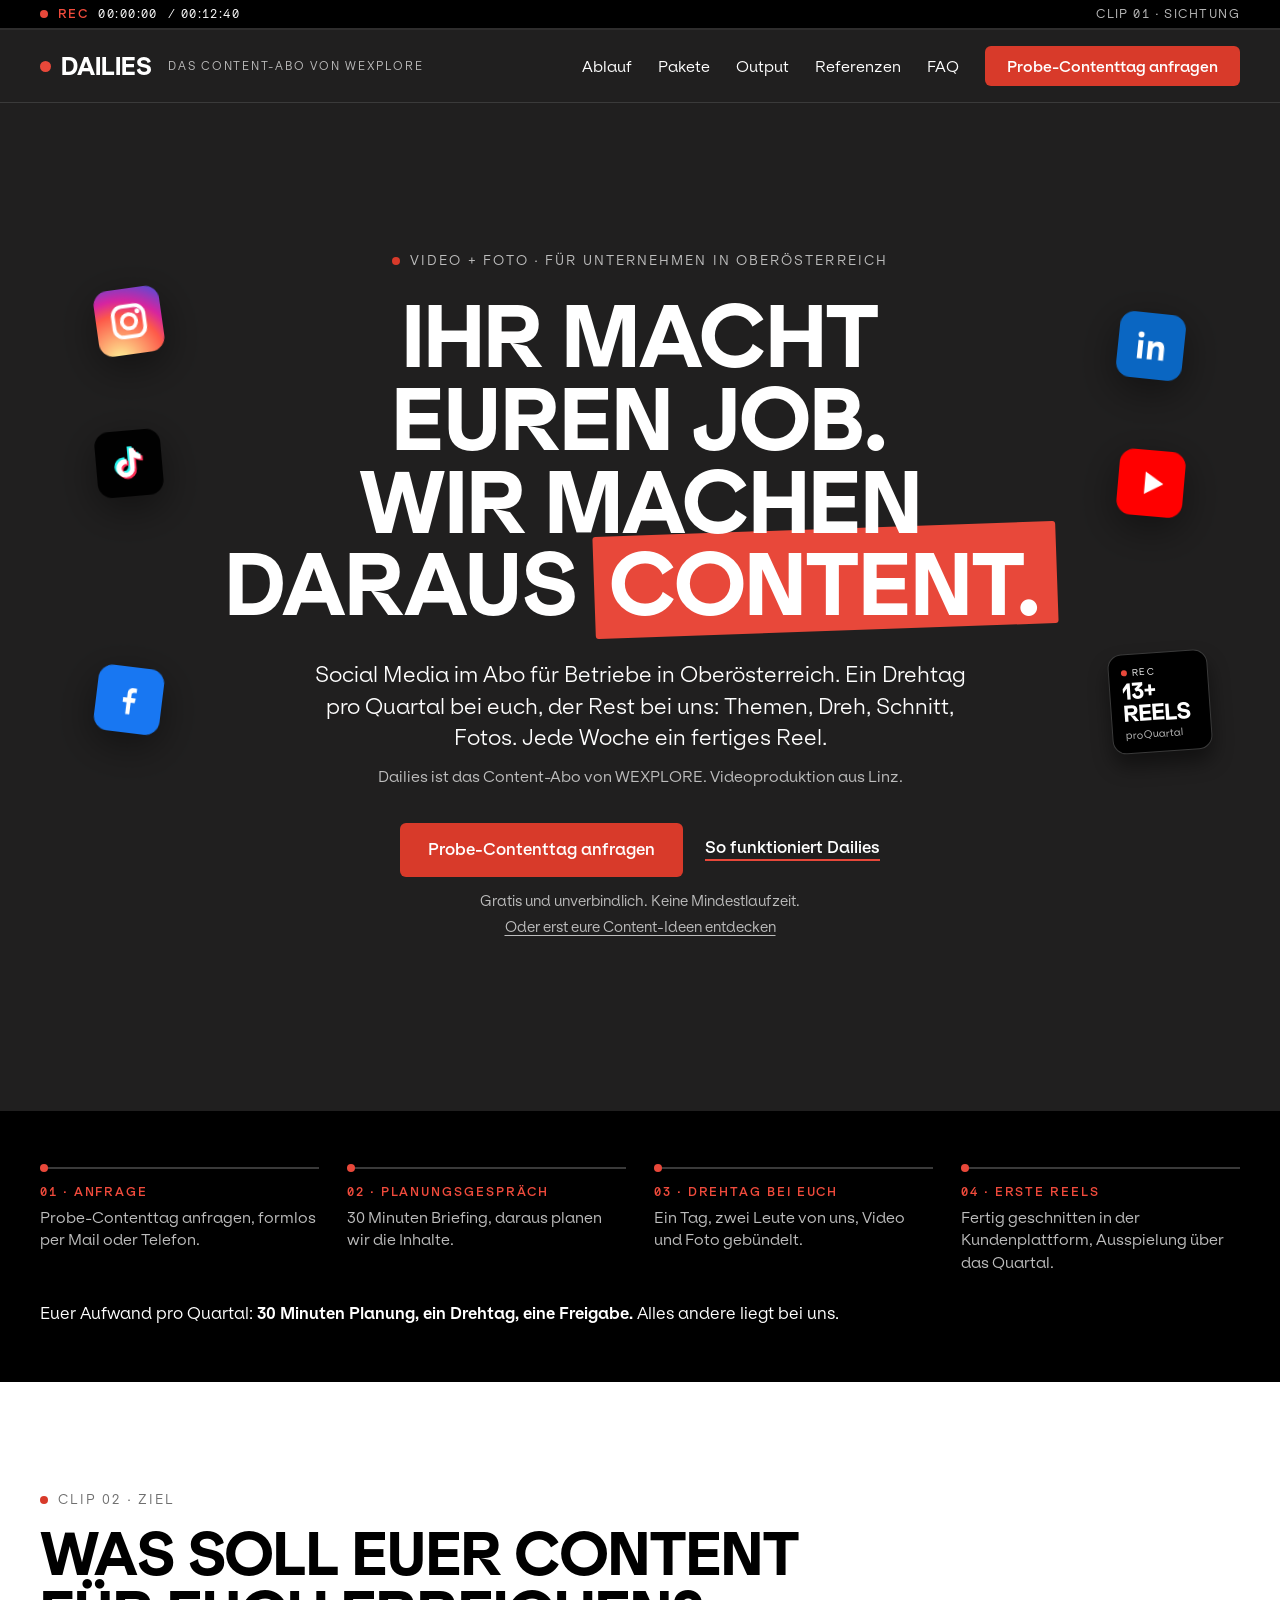
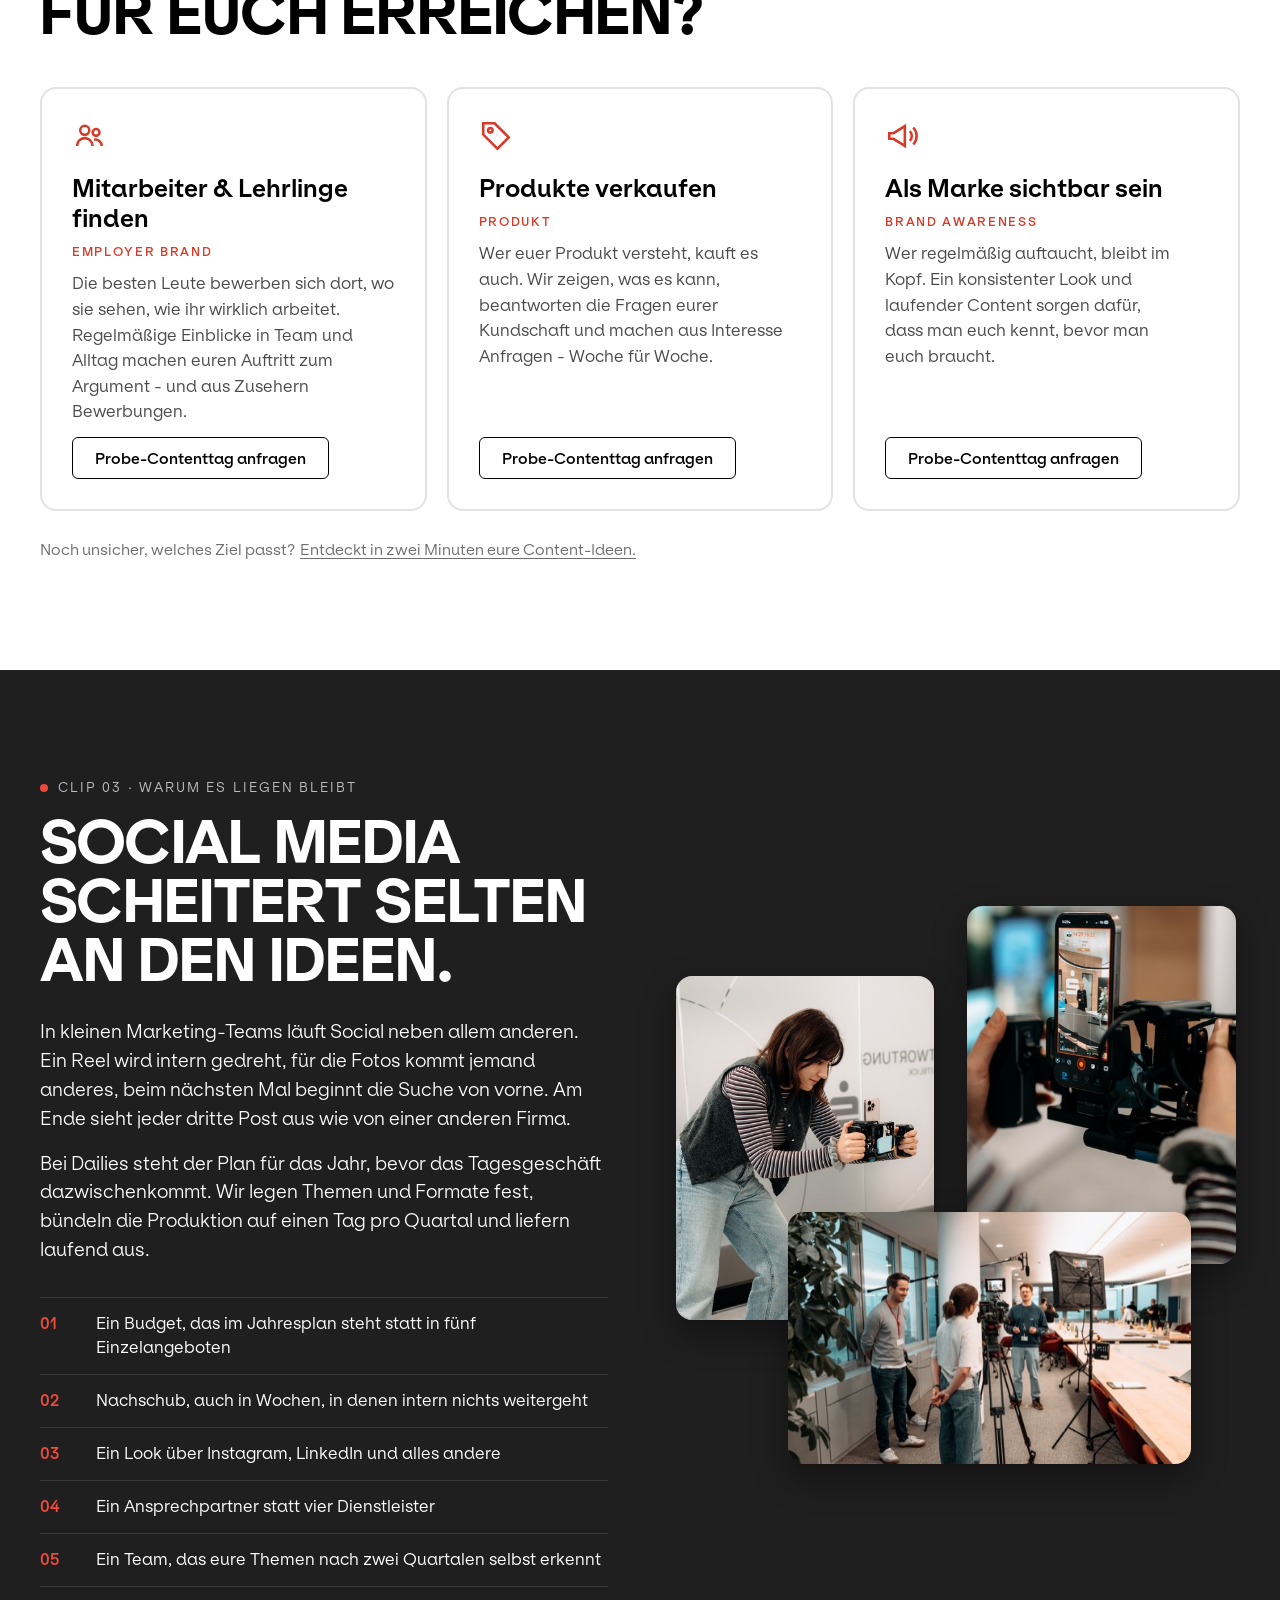
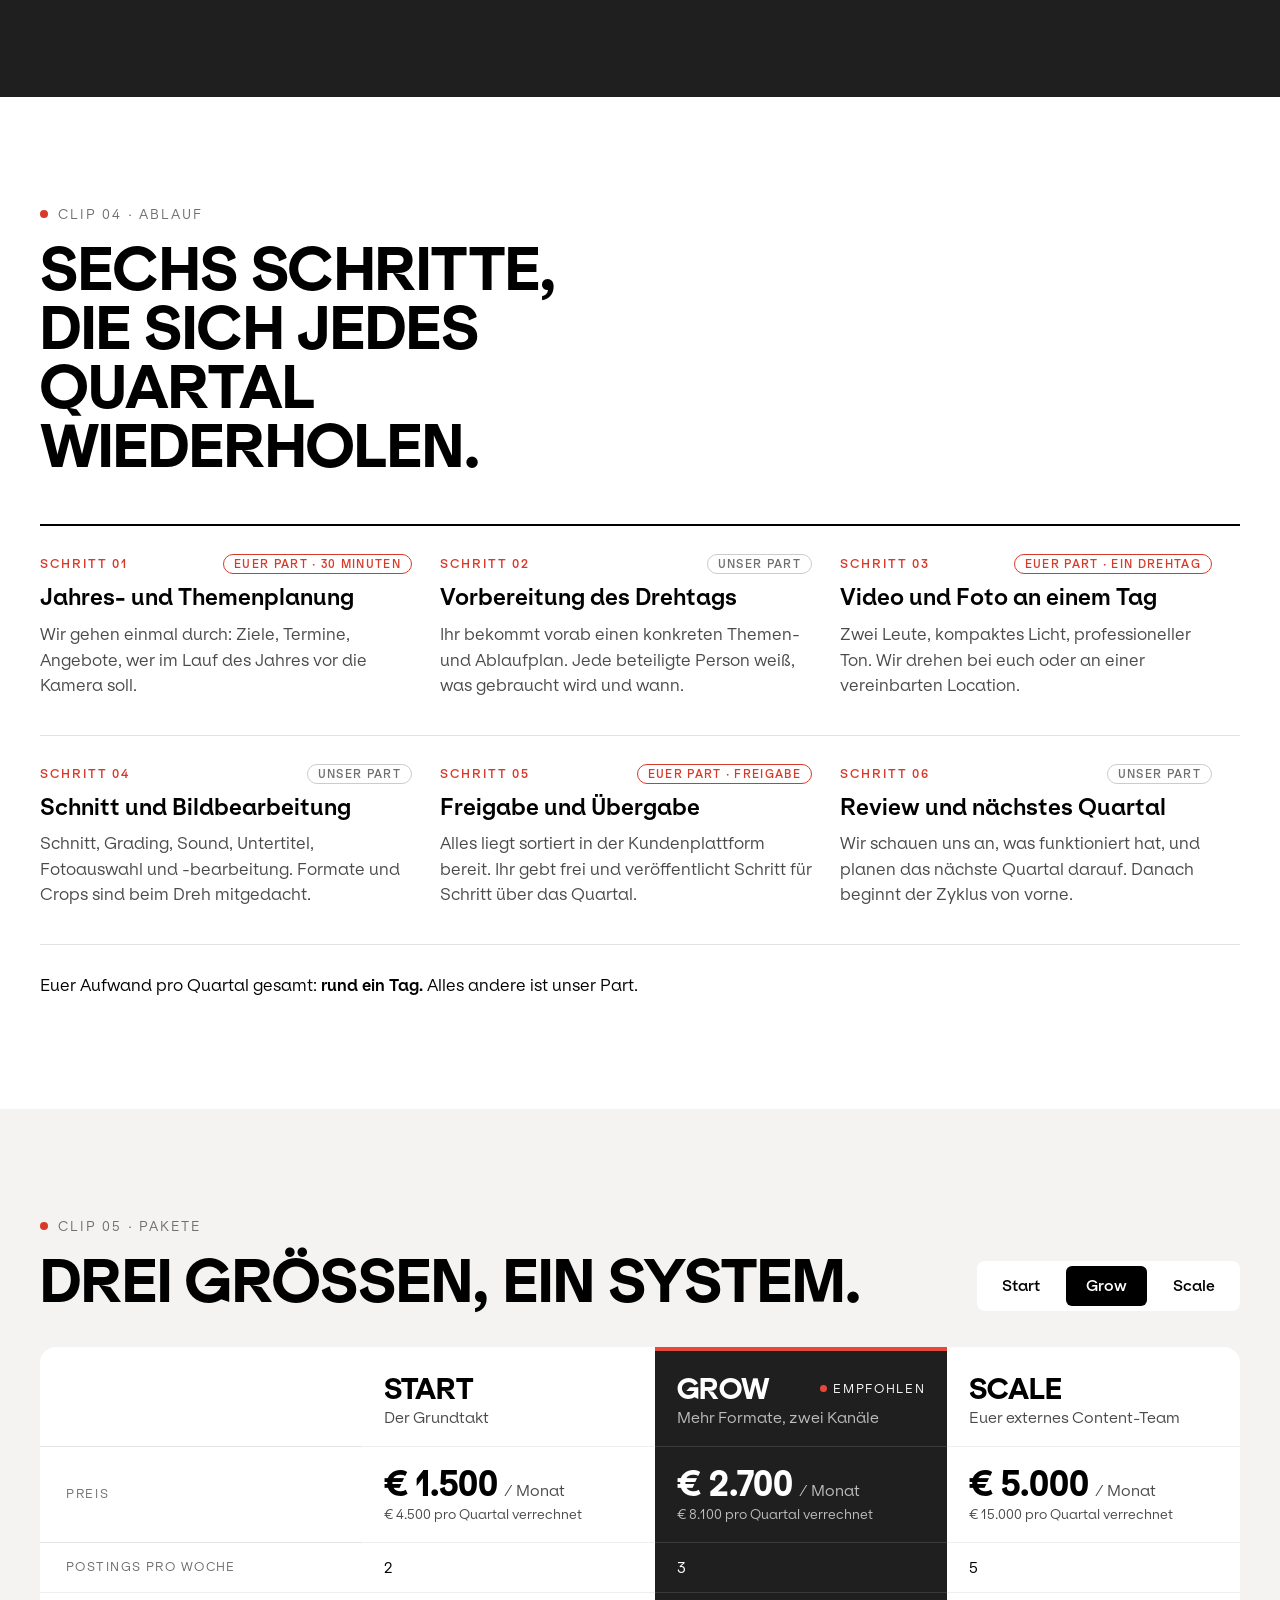
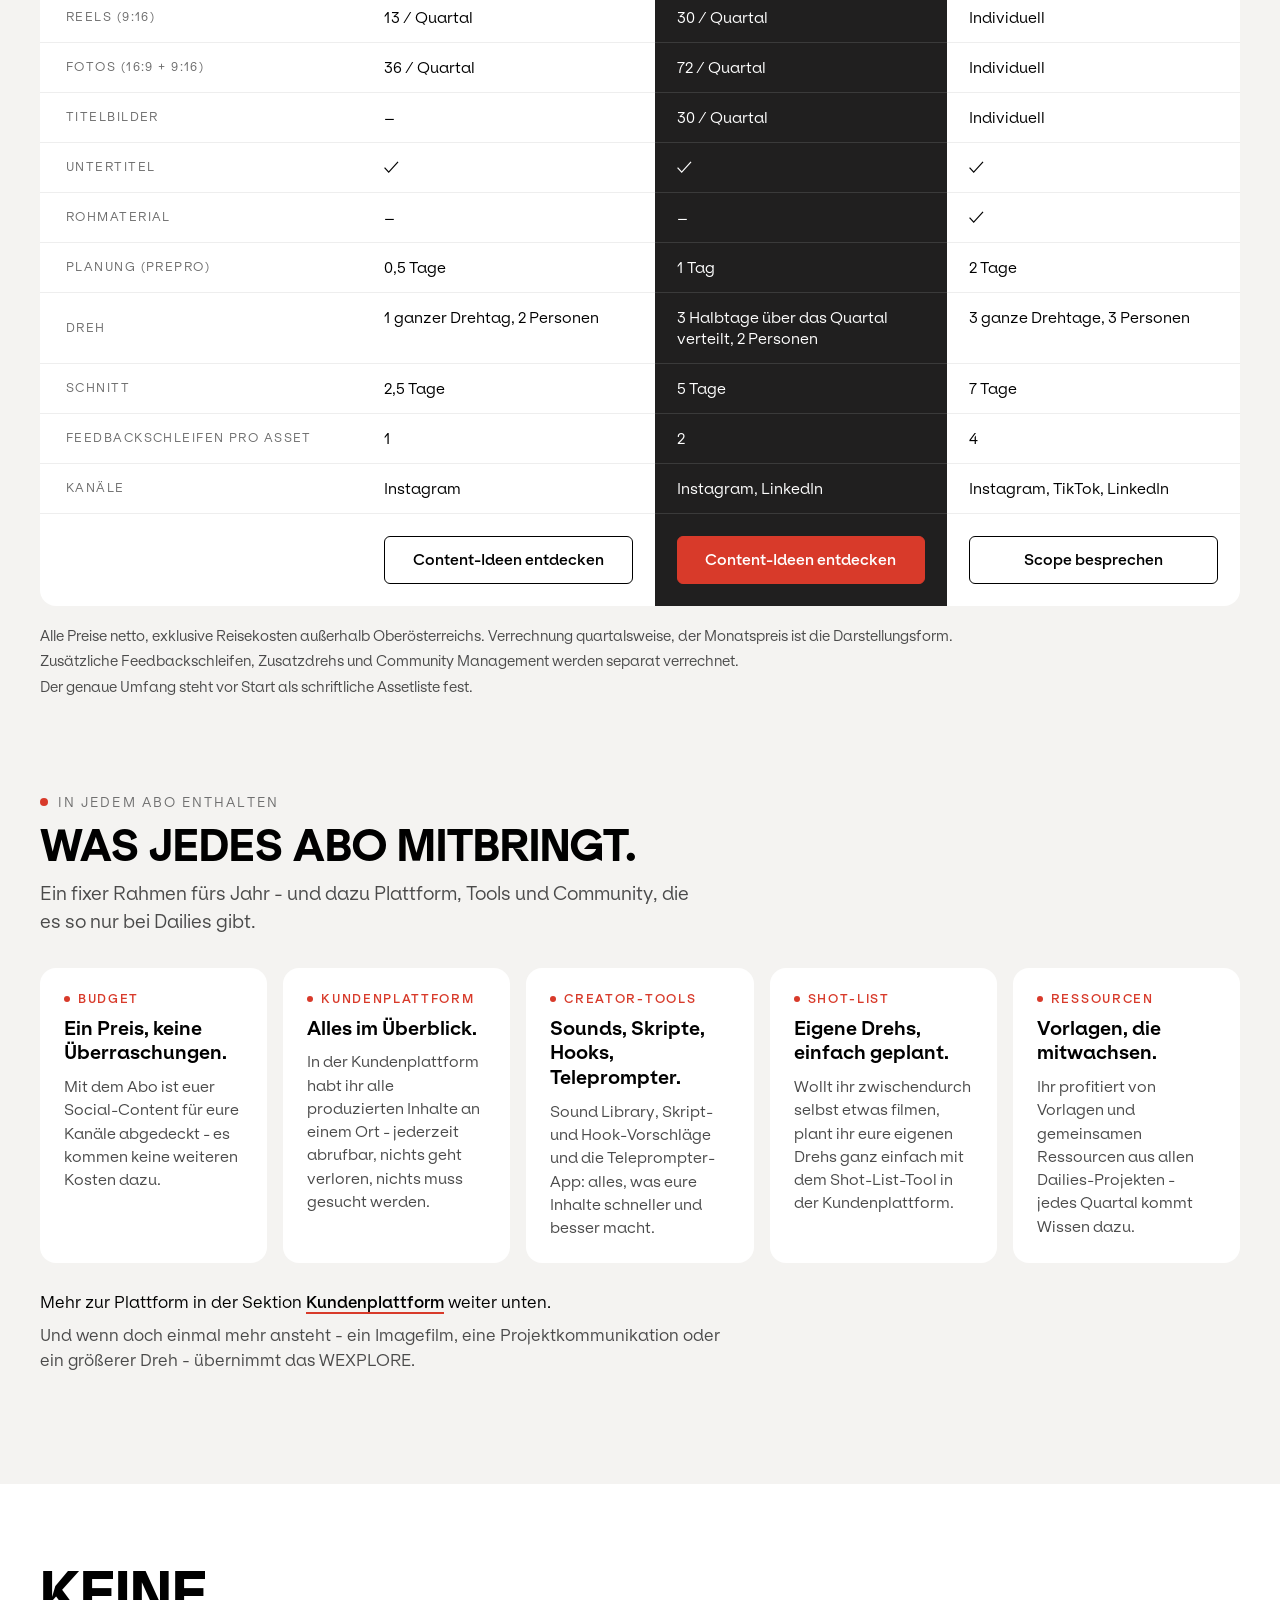
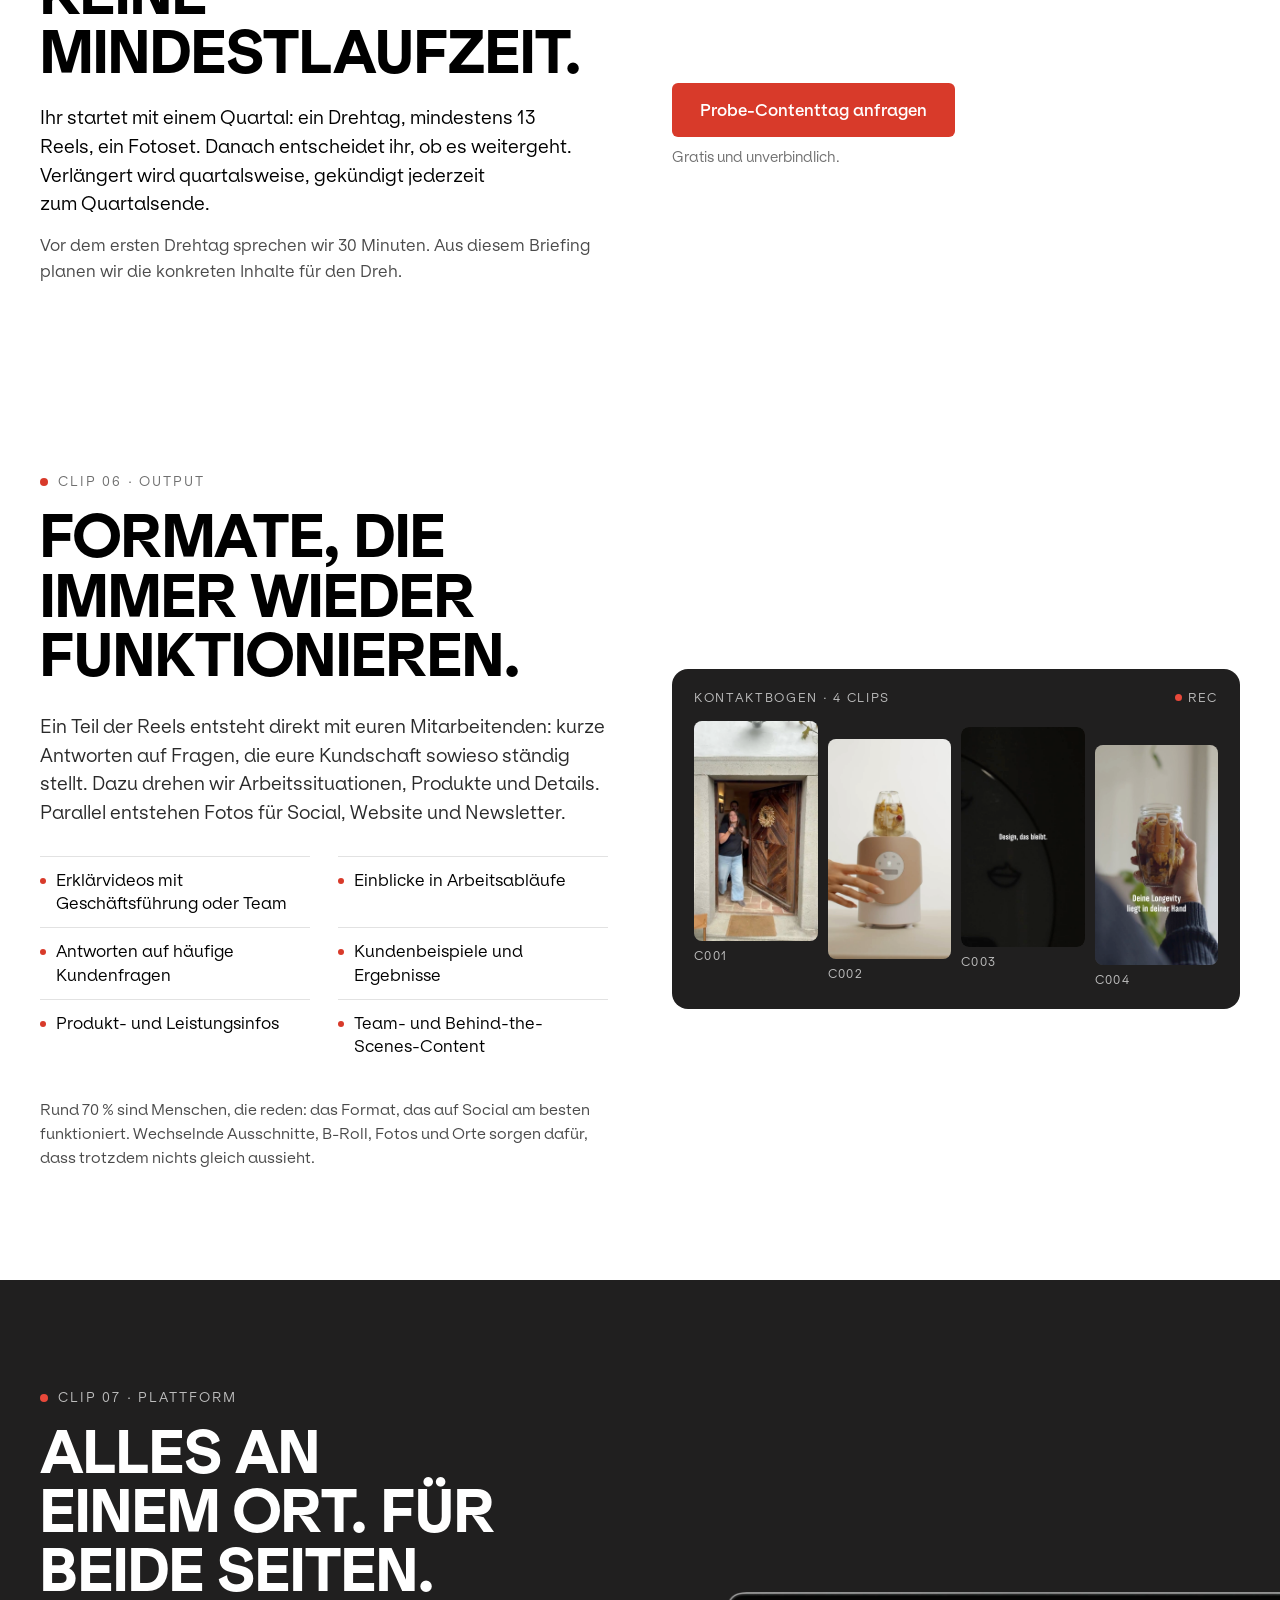
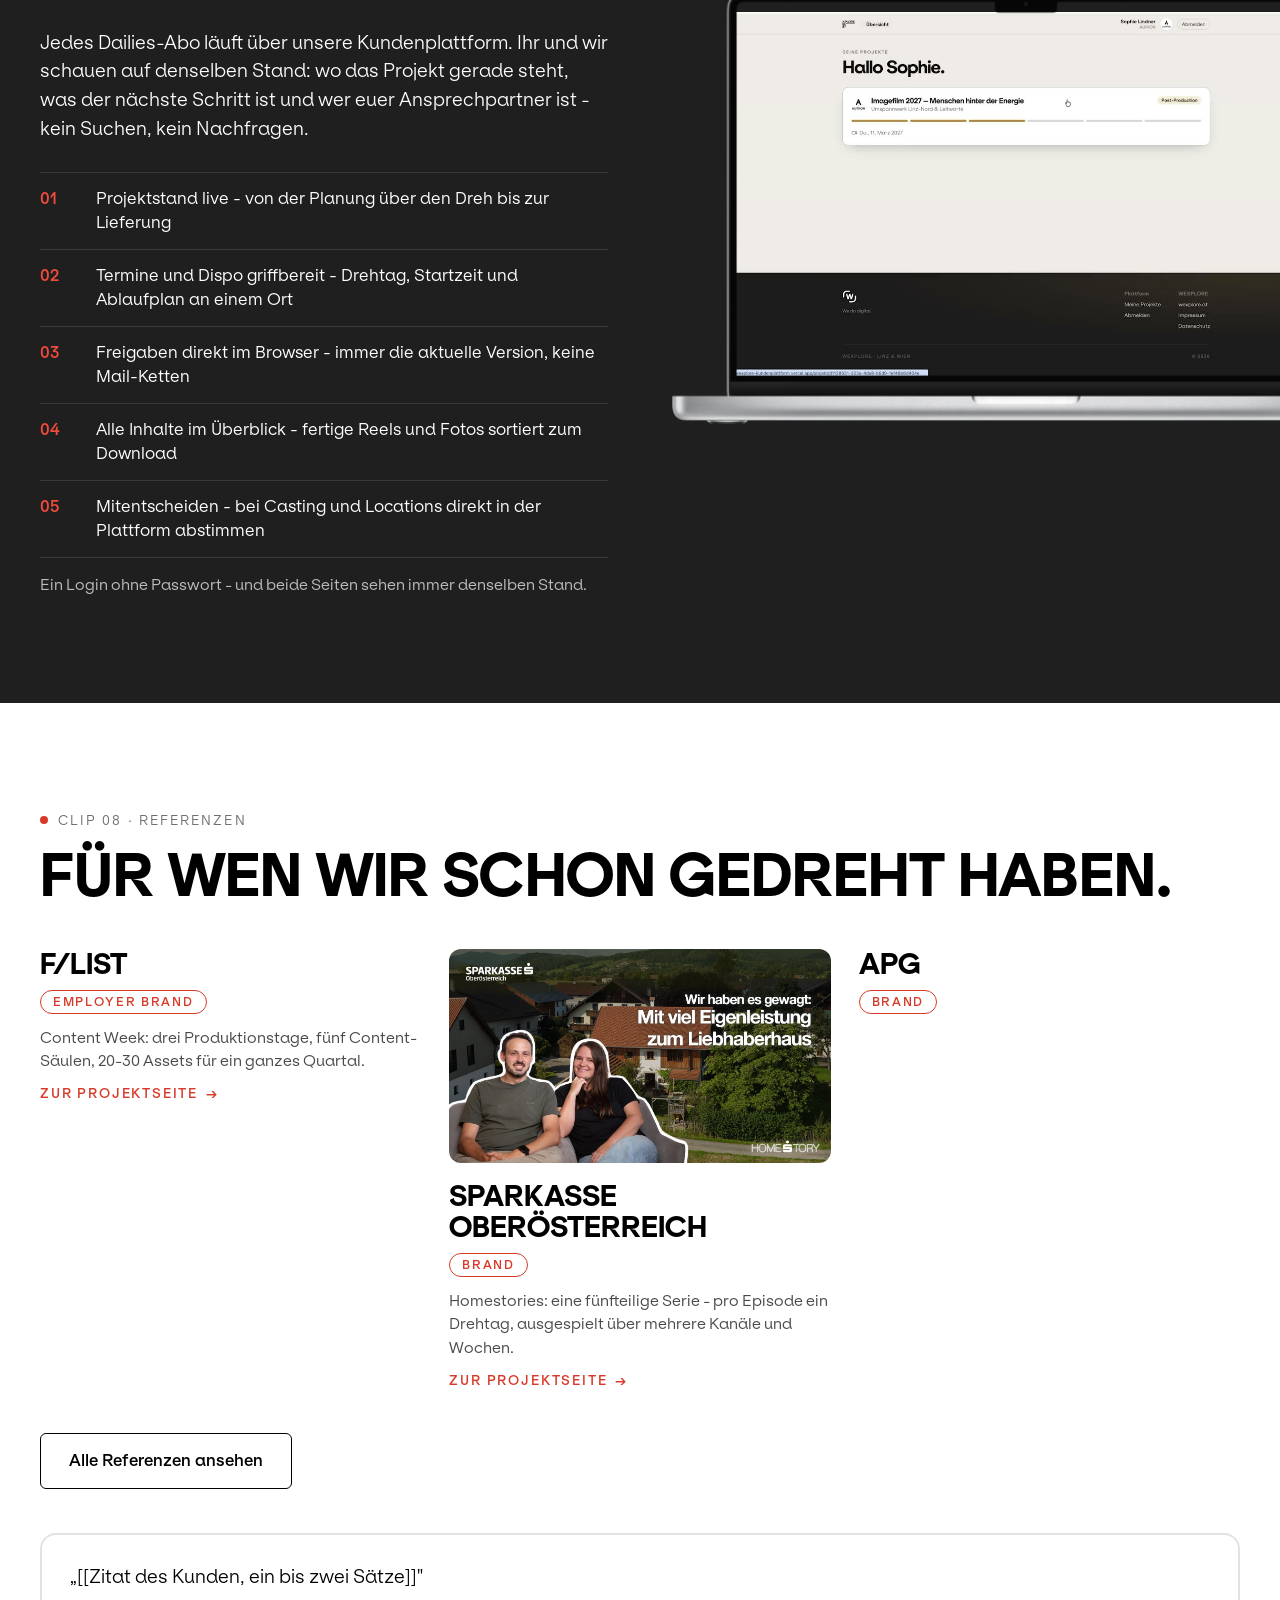
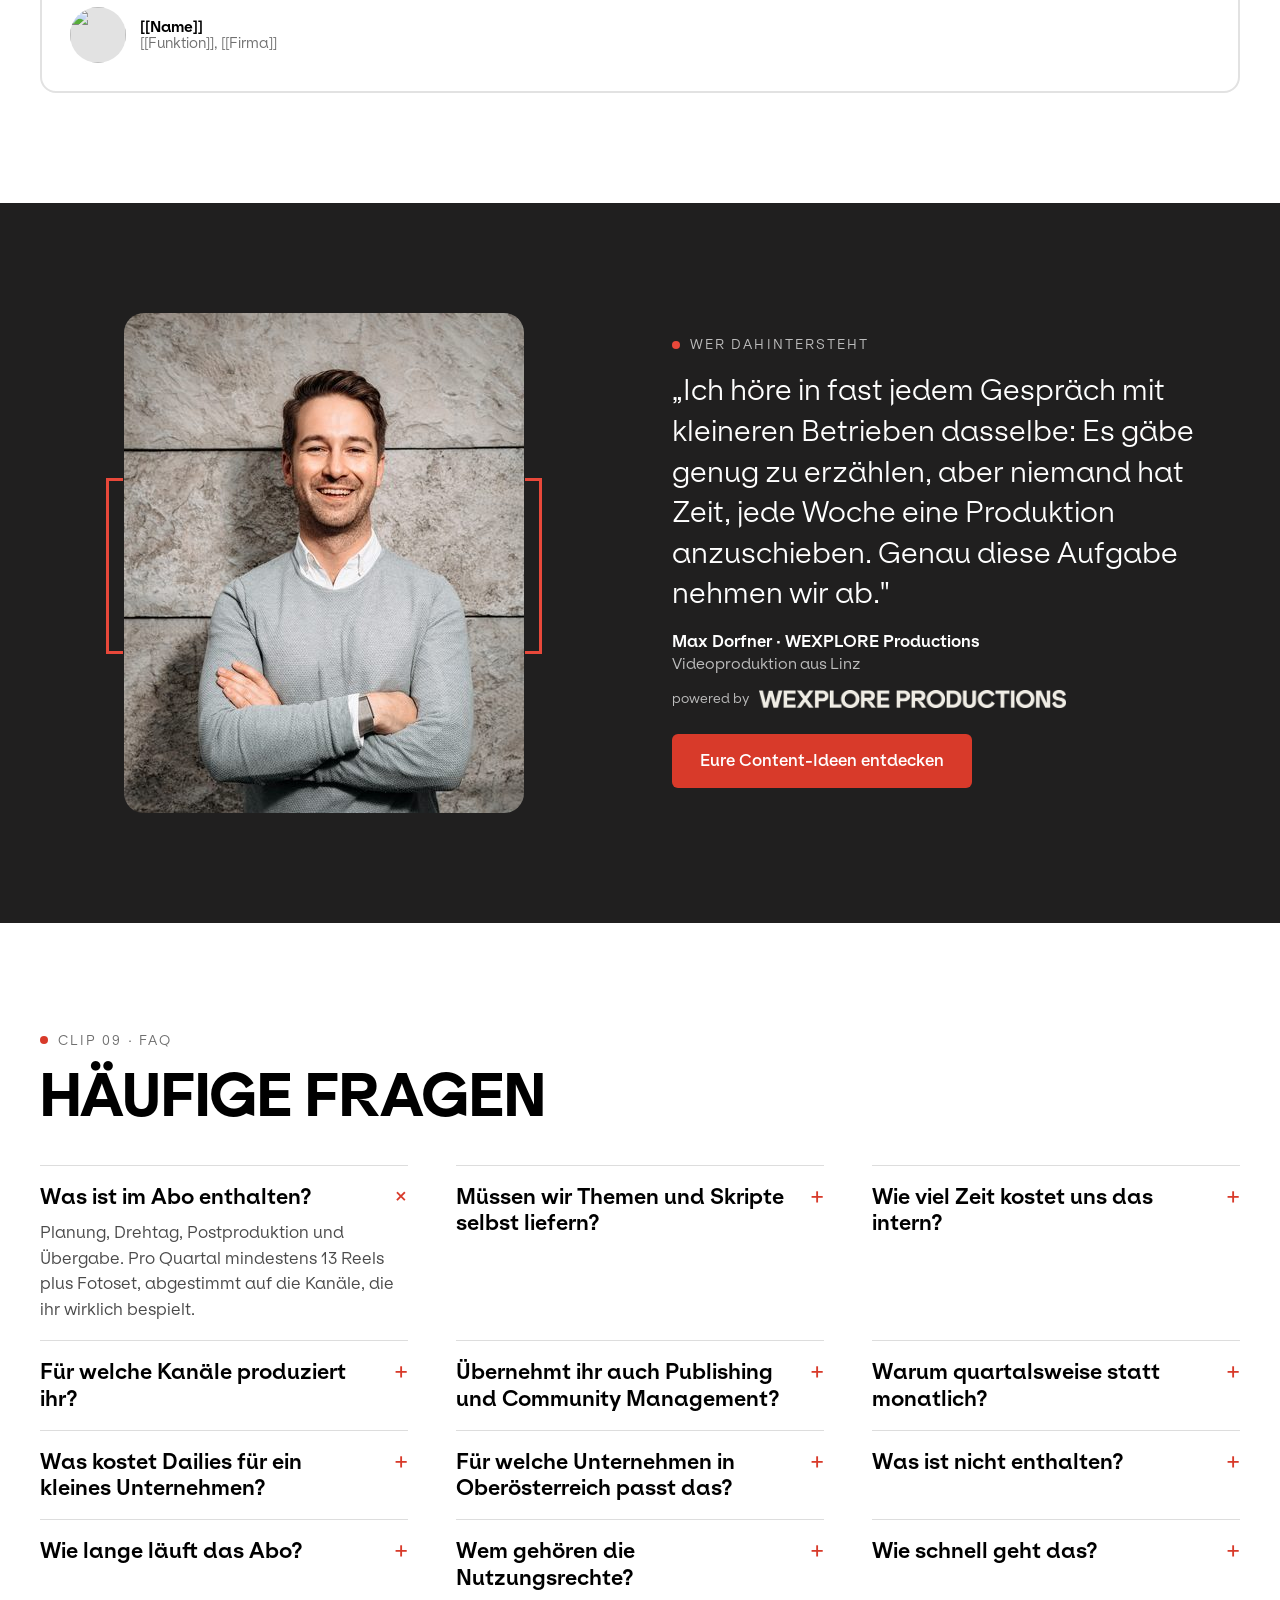
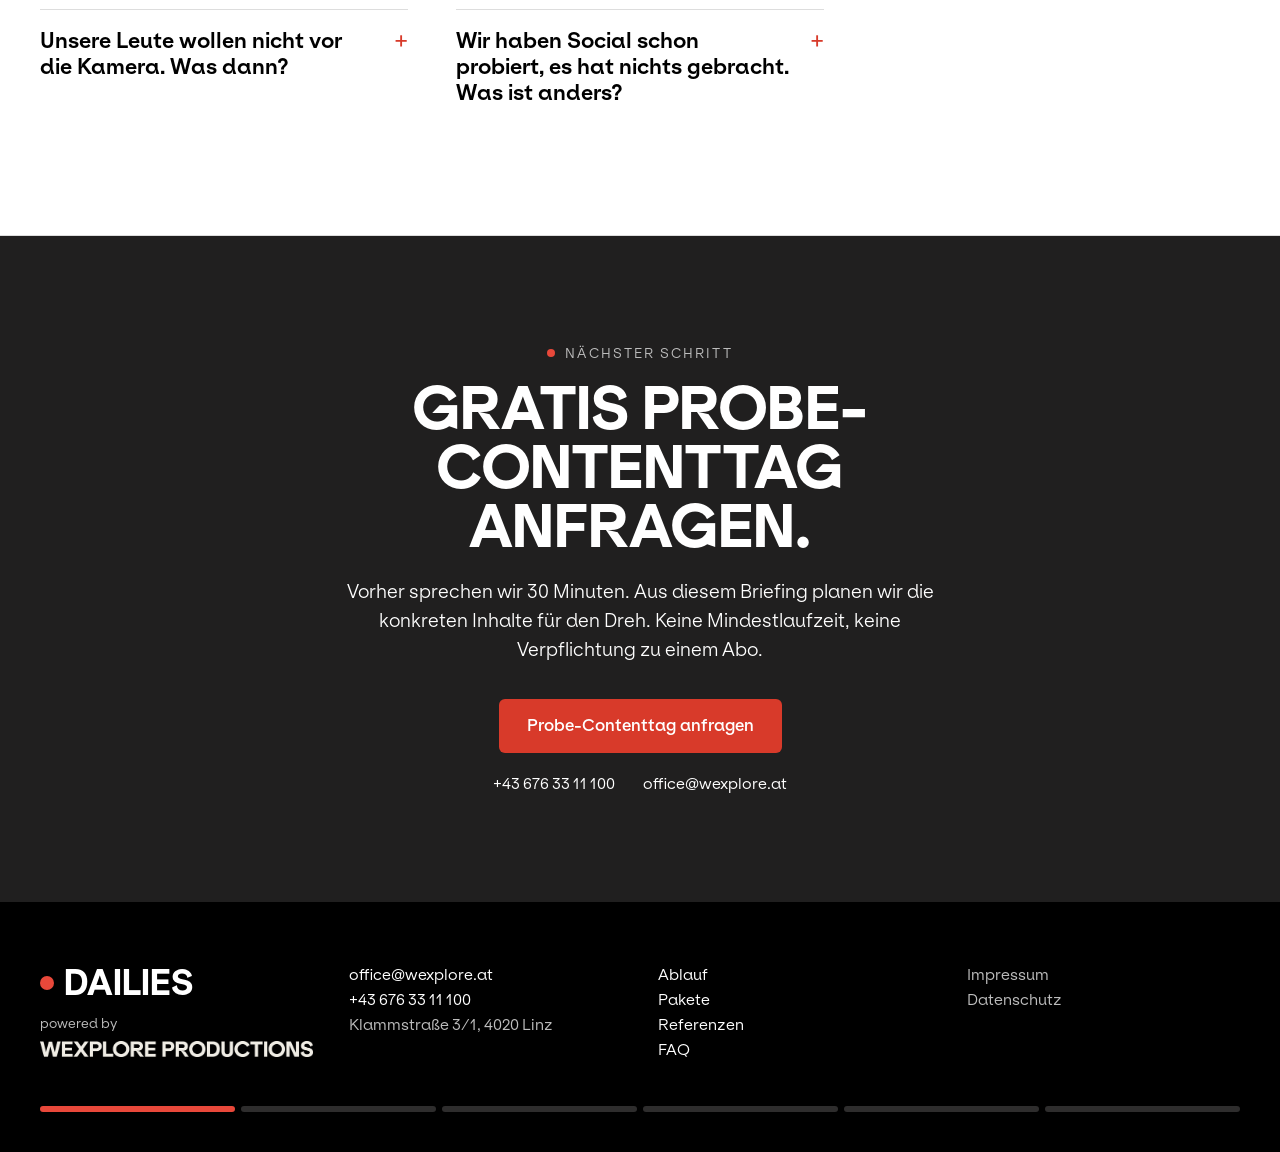
==== commit 0ad273a3: "Bereiche markieren, die auf wexplore.at entfallen Skip-Link, Kopfleiste mit Navigation und Footer ko" ====
--- a/index.html
+++ b/index.html
@@ -449,10 +449,16 @@
 </head>
 <body>
 
+<!-- Bereiche zwischen storyblok:weglassen und /storyblok:weglassen fehlen in der Fassung fuer
+     wexplore.at, weil dort Navigation, Skip-Link und Footer von der Website kommen.
+     Siehe tools/storyblok/README.md. -->
+<!-- storyblok:weglassen -->
 <a class="sr-only skip" href="#sichtung">Zum Inhalt springen</a>
+<!-- /storyblok:weglassen -->
 
 <div>
 
+  <!-- storyblok:weglassen -->
   <div style="position:sticky; top:0; z-index:50;">
     <div style="background:#000; color:#fff; position:relative;">
       <div class="recbar" style="display:flex; justify-content:space-between; align-items:center; gap:16px; padding:7px 40px; font-size:12px; letter-spacing:.12em; text-transform:uppercase; font-variant-numeric:tabular-nums;">
@@ -485,6 +491,7 @@
       </nav>
     </header>
   </div>
+  <!-- /storyblok:weglassen -->
 
   <main>
 
@@ -931,6 +938,7 @@
 
   </main>
 
+  <!-- storyblok:weglassen -->
   <footer data-readout="Clip 09 · Ende" data-screen-label="09 Ende" style="background:#000; color:#fff; padding:64px 40px 40px;">
     <div class="wrap" style="display:grid; grid-template-columns:repeat(auto-fit, minmax(min(100%, 200px), 1fr)); gap:36px;">
       <div style="display:flex; flex-direction:column; gap:16px;">
@@ -962,6 +970,7 @@
       <div style="height:6px; border-radius:3px; background:#2e2d2d;"></div>
     </div>
   </footer>
+  <!-- /storyblok:weglassen -->
 
   <div data-sticky-cta style="position:fixed; right:24px; bottom:24px; z-index:60; display:flex; align-items:center; gap:14px; padding:8px 8px 8px 18px; border-radius:10px; background:#000; color:#fff; box-shadow:0 8px 24px rgba(0,0,0,.3); opacity:0; transform:translateY(12px); pointer-events:none; transition:opacity .3s, transform .3s;">
     <div style="width:8px; height:8px; border-radius:50%; background:var(--rot); animation:recblink 1.6s steps(1) infinite;"></div>
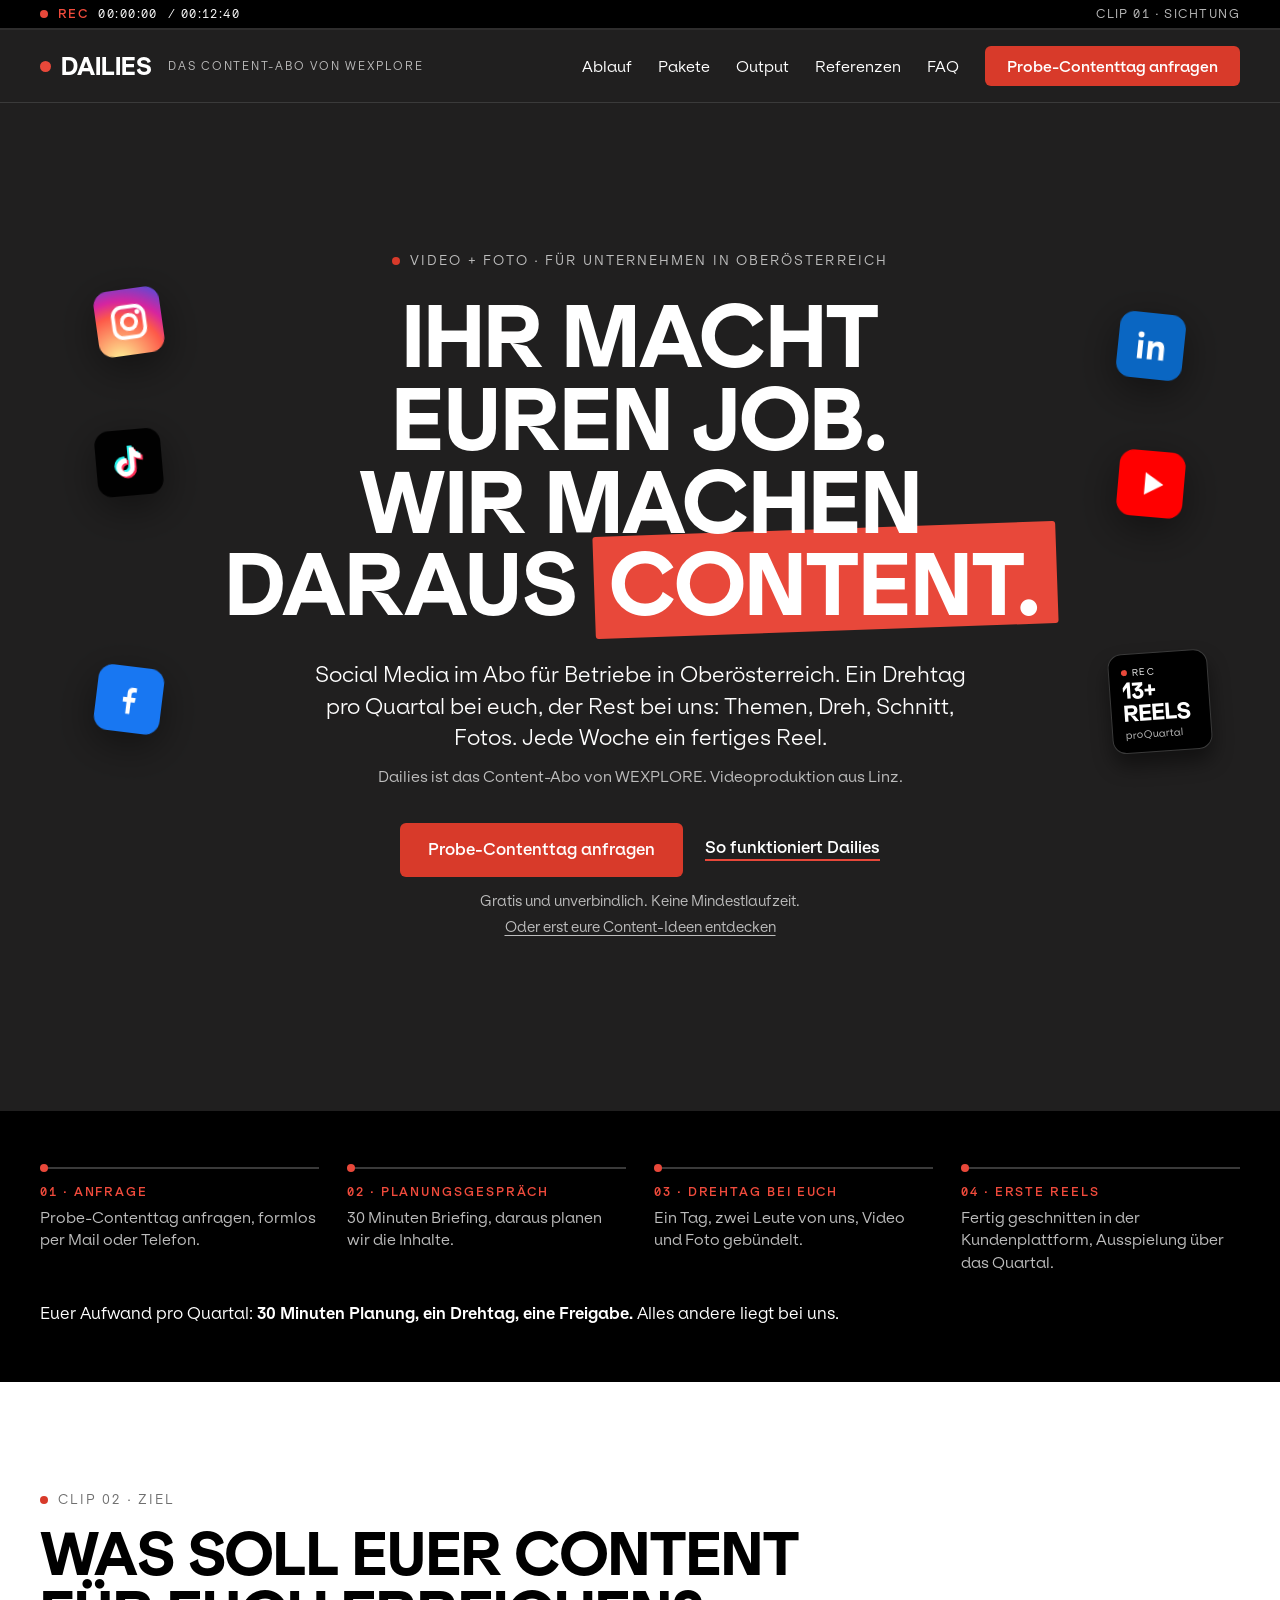
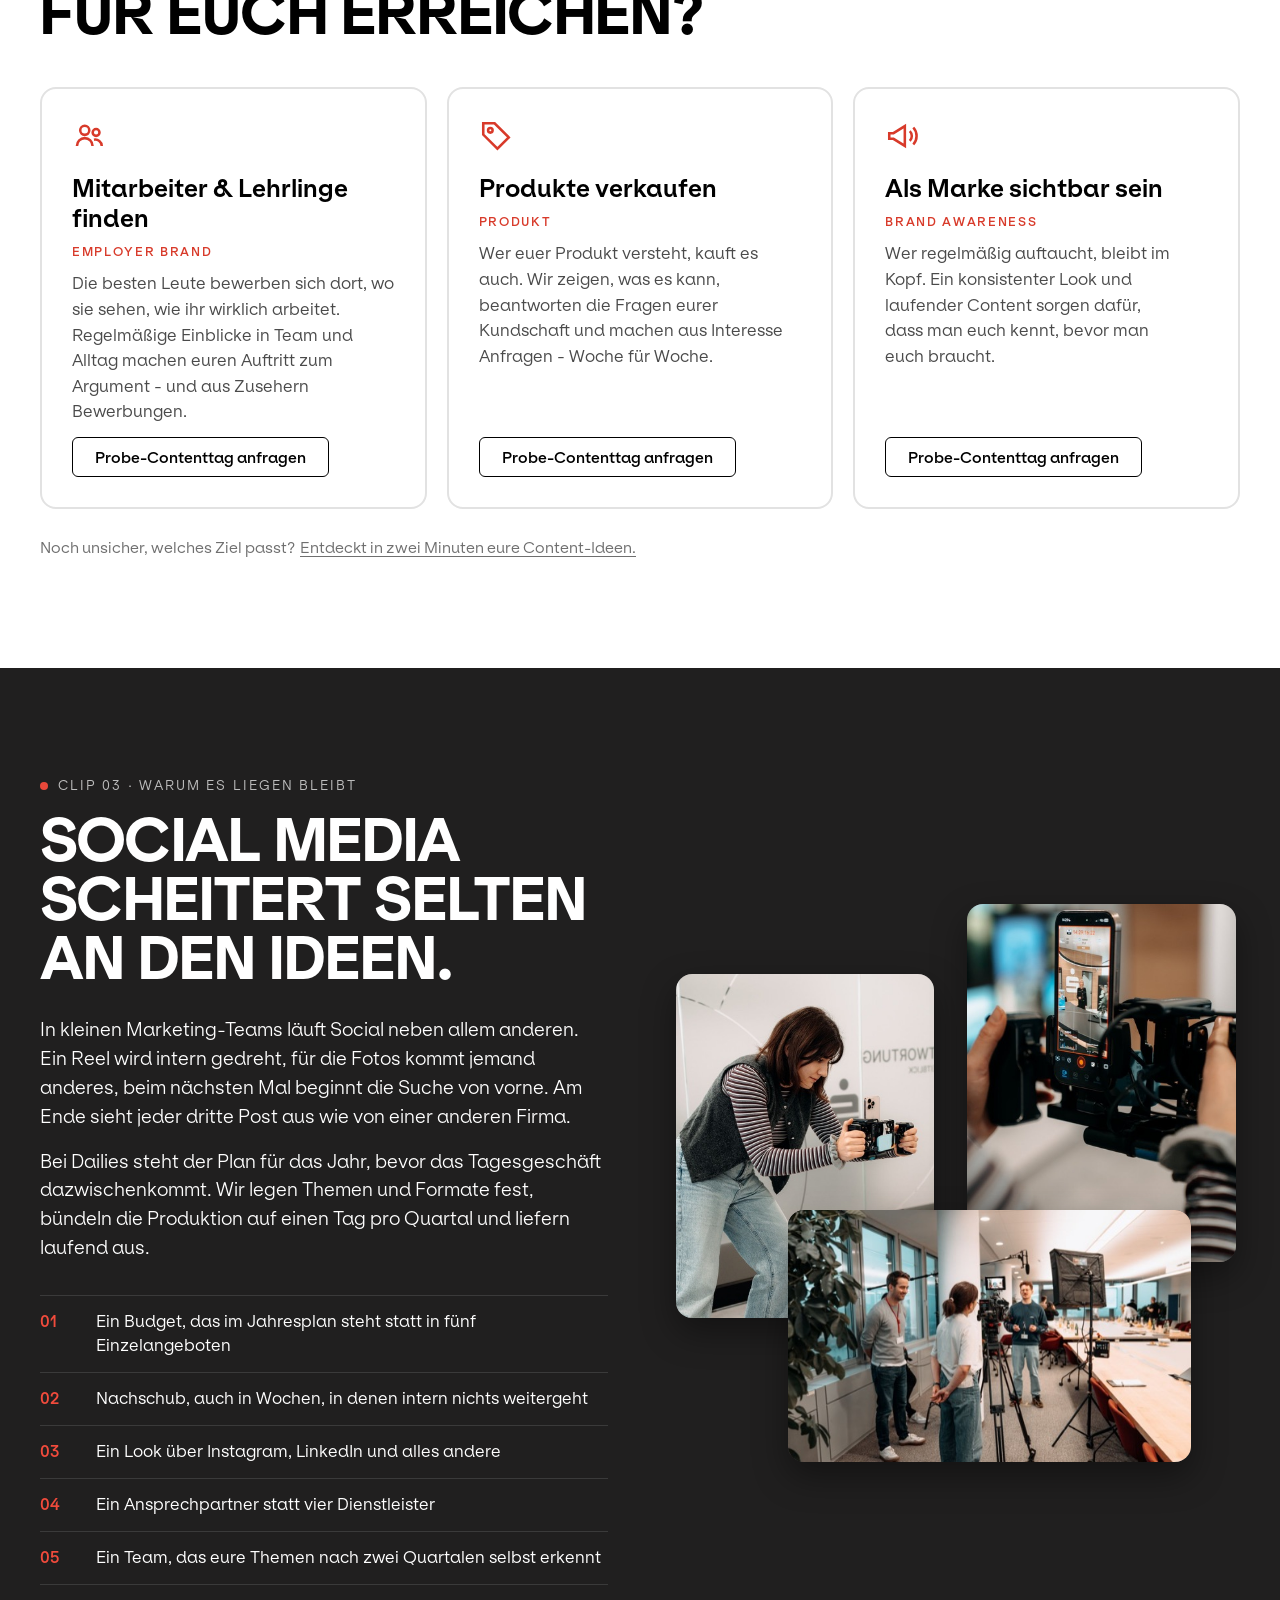
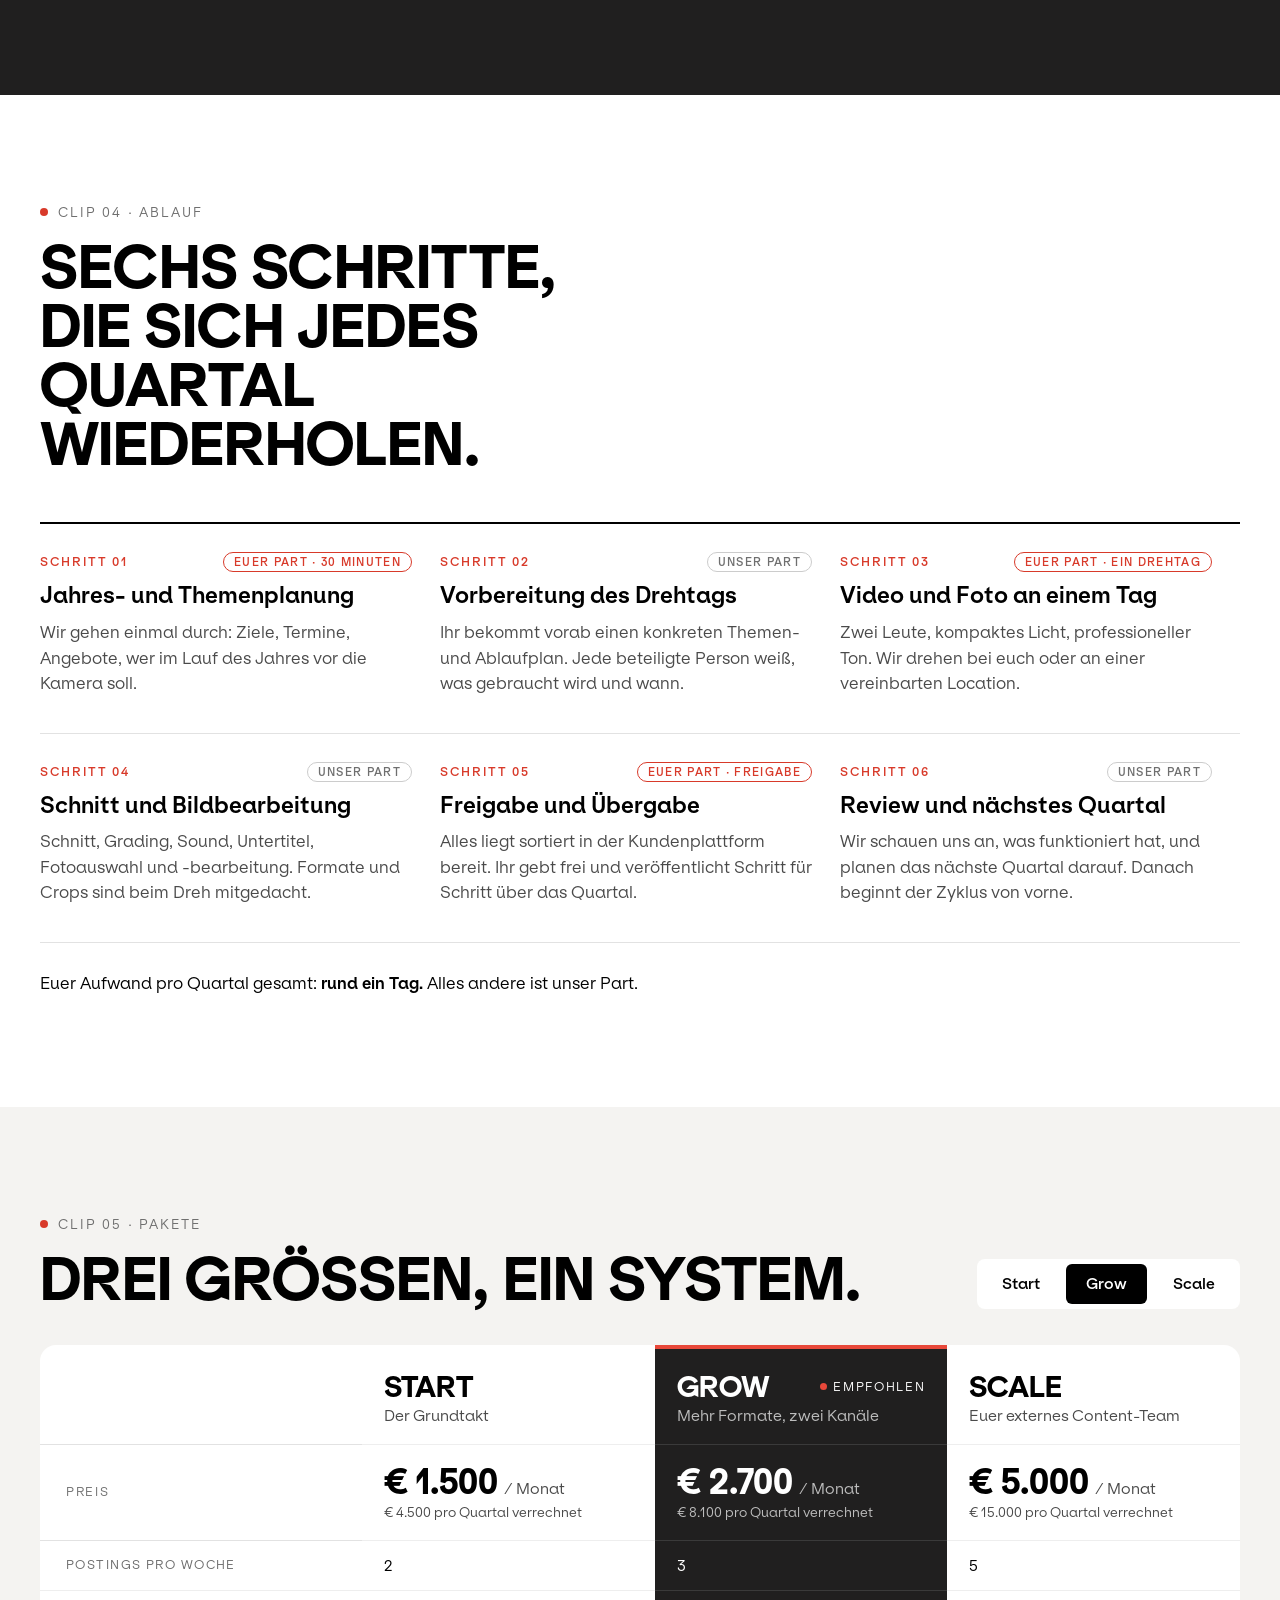
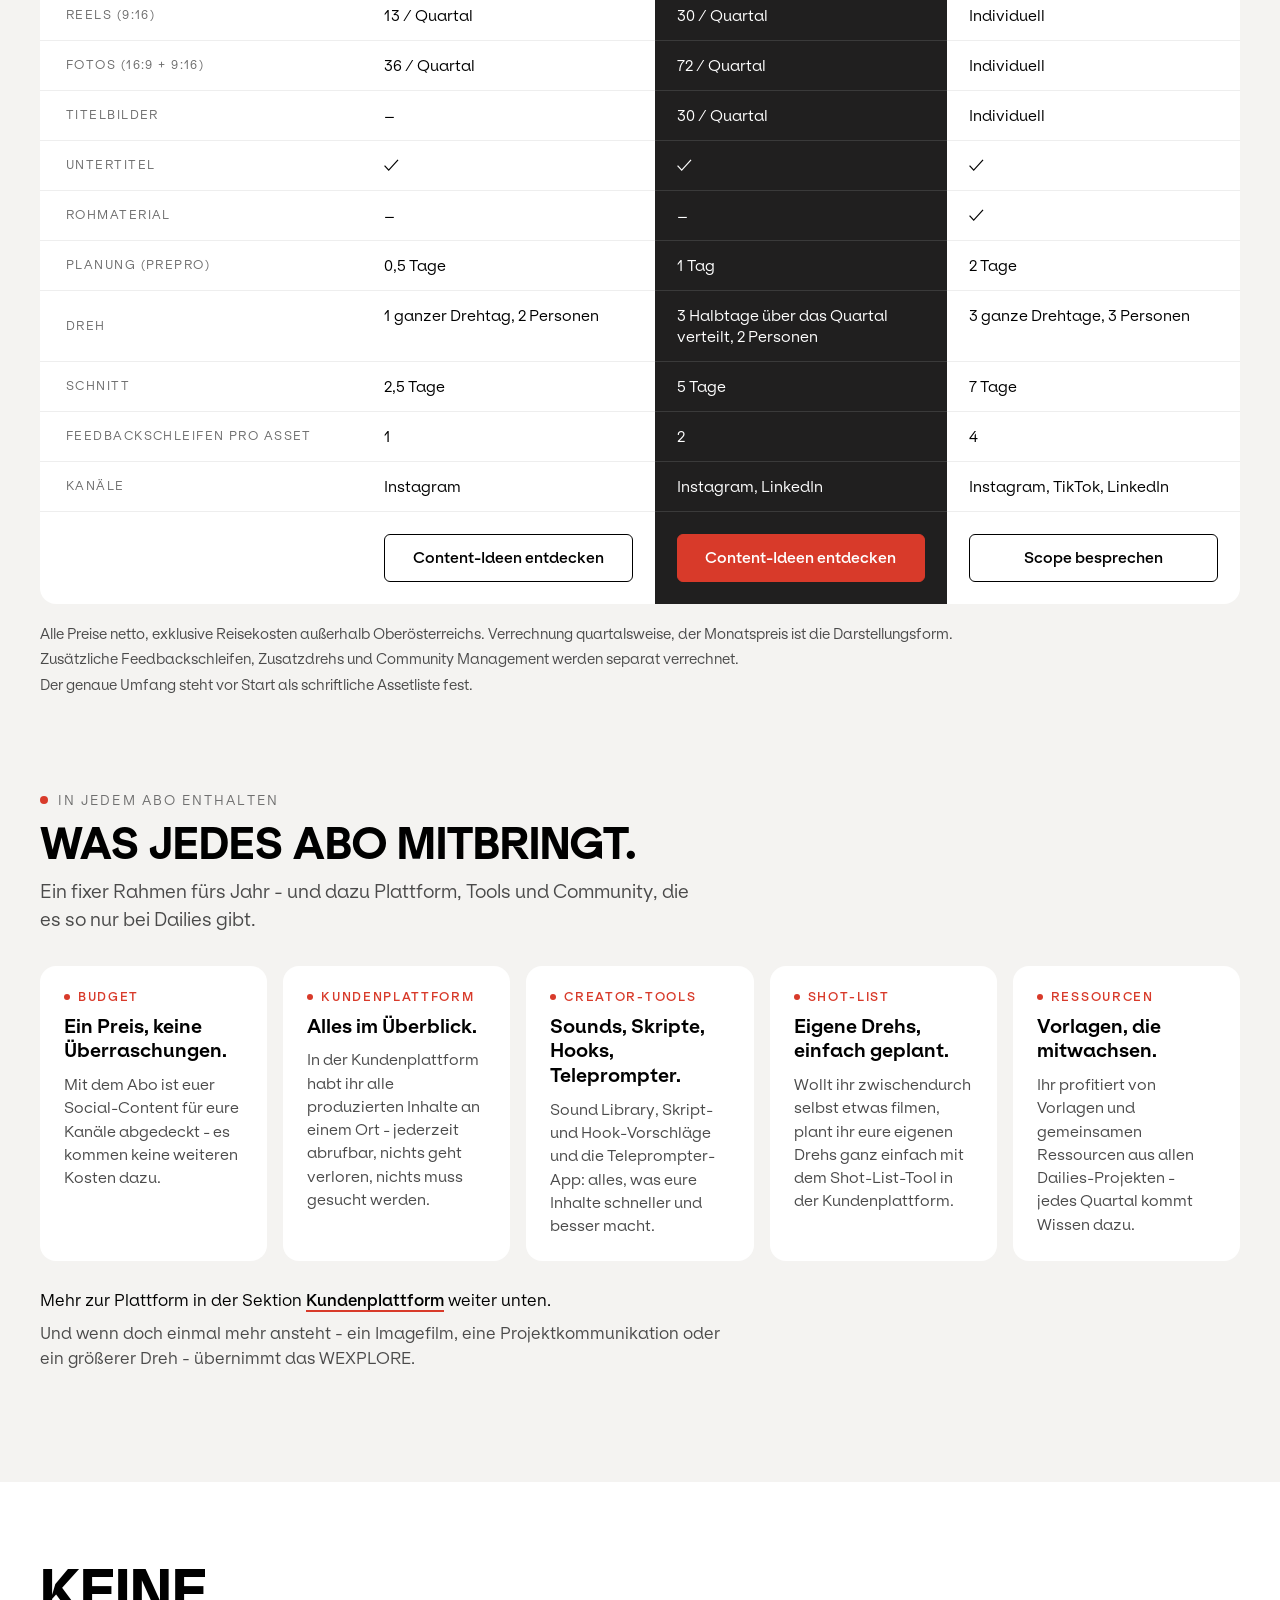
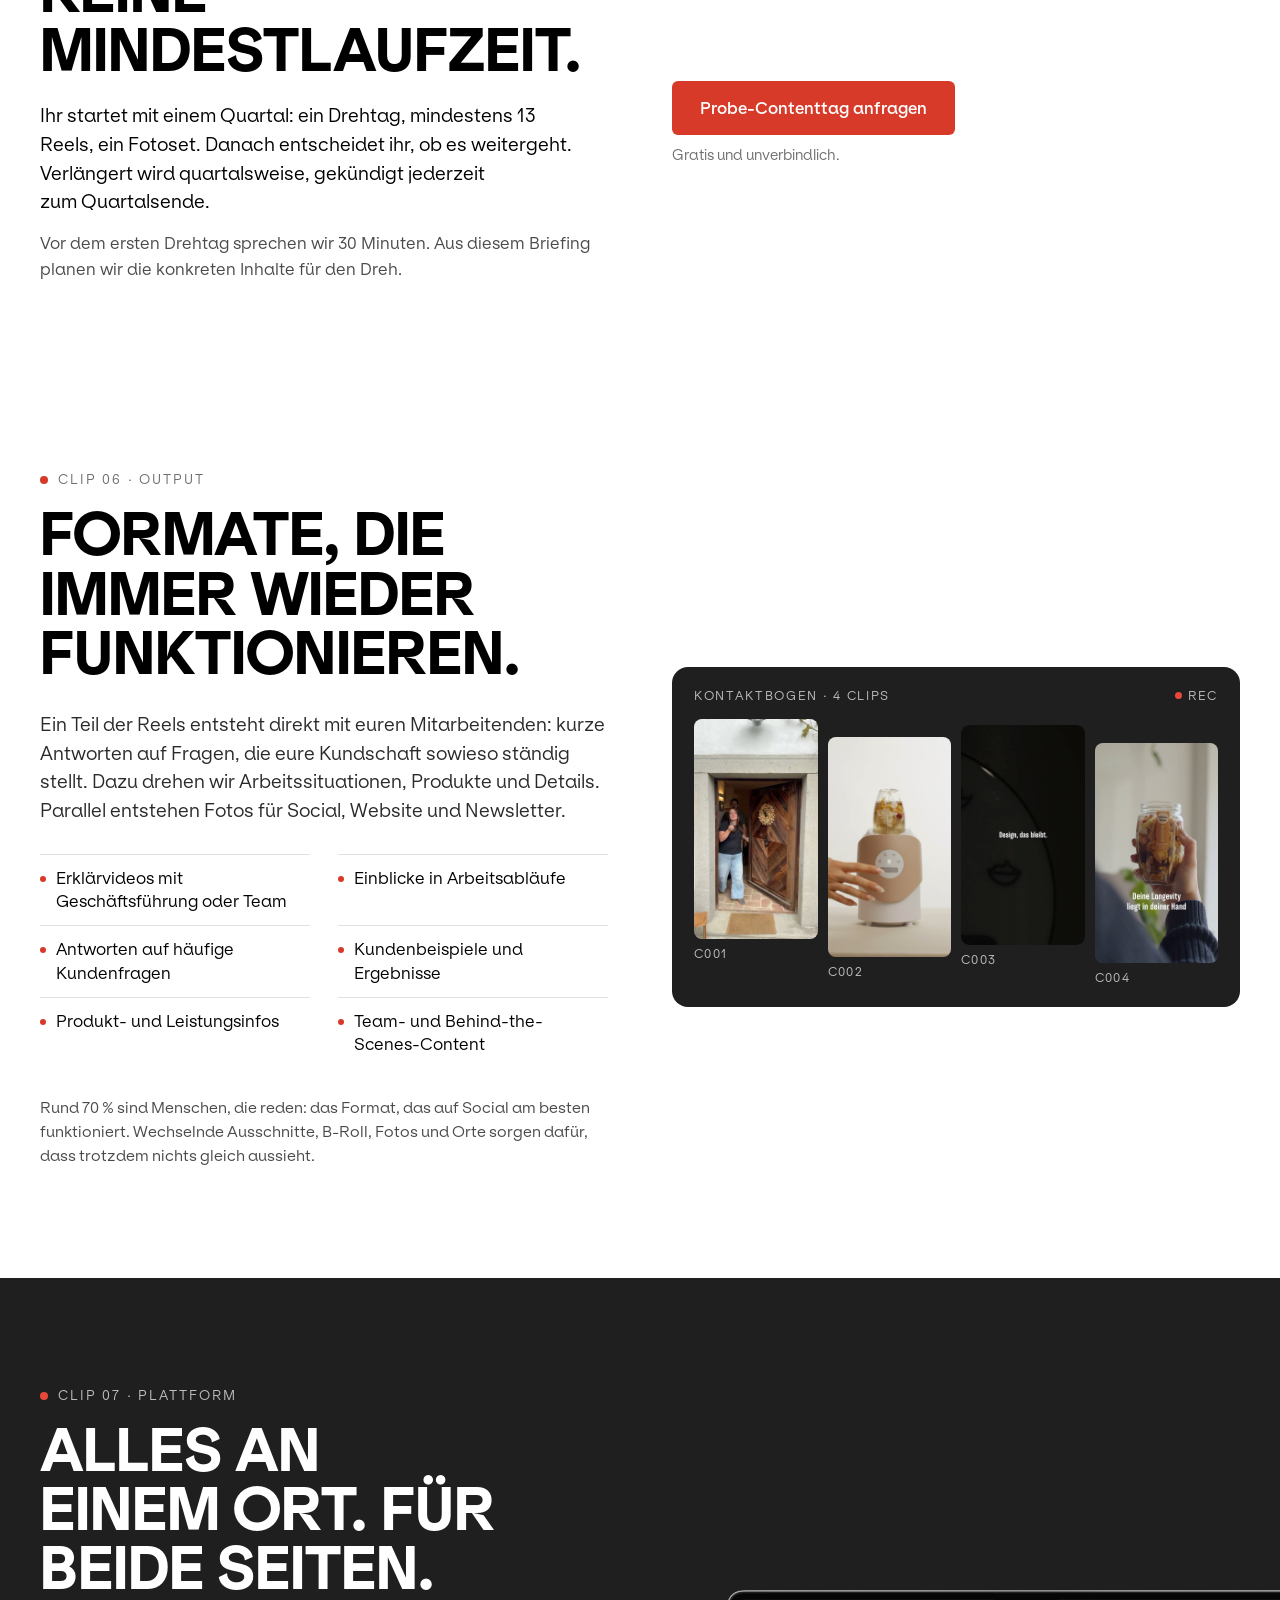
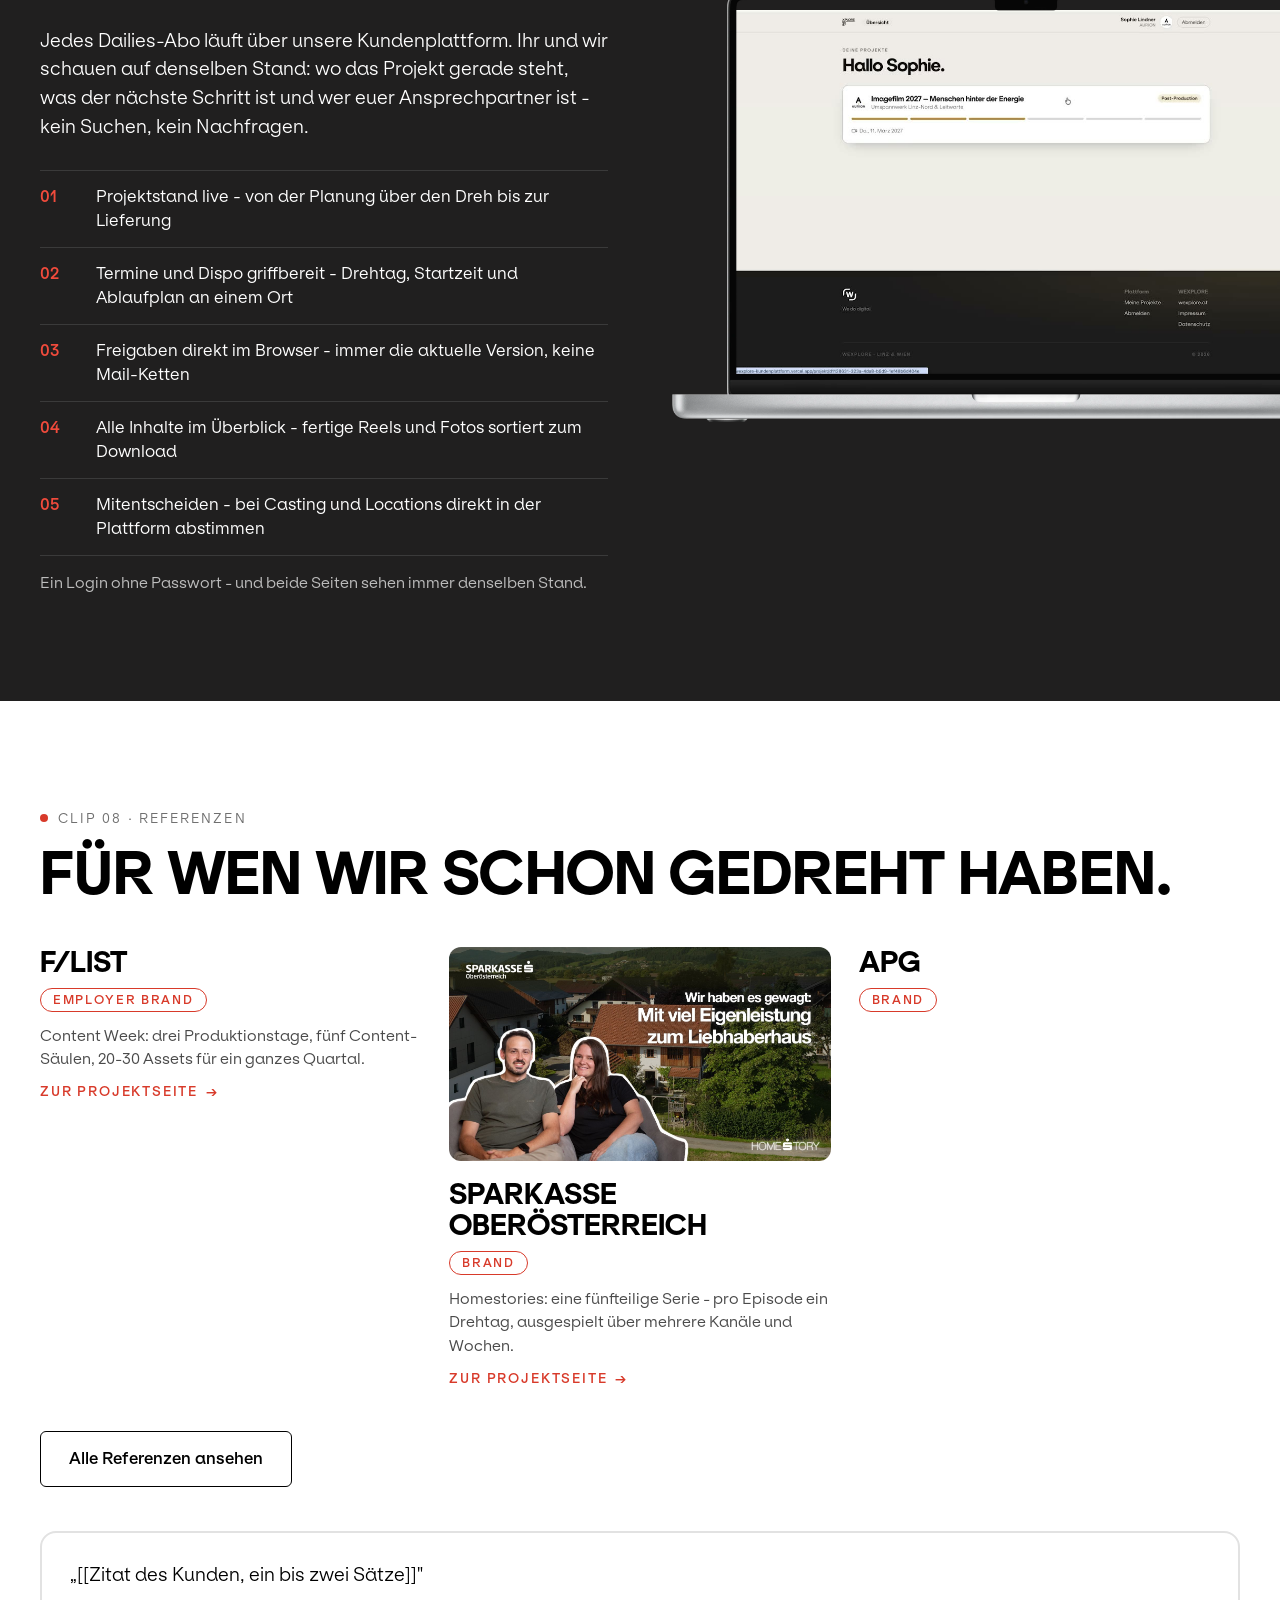
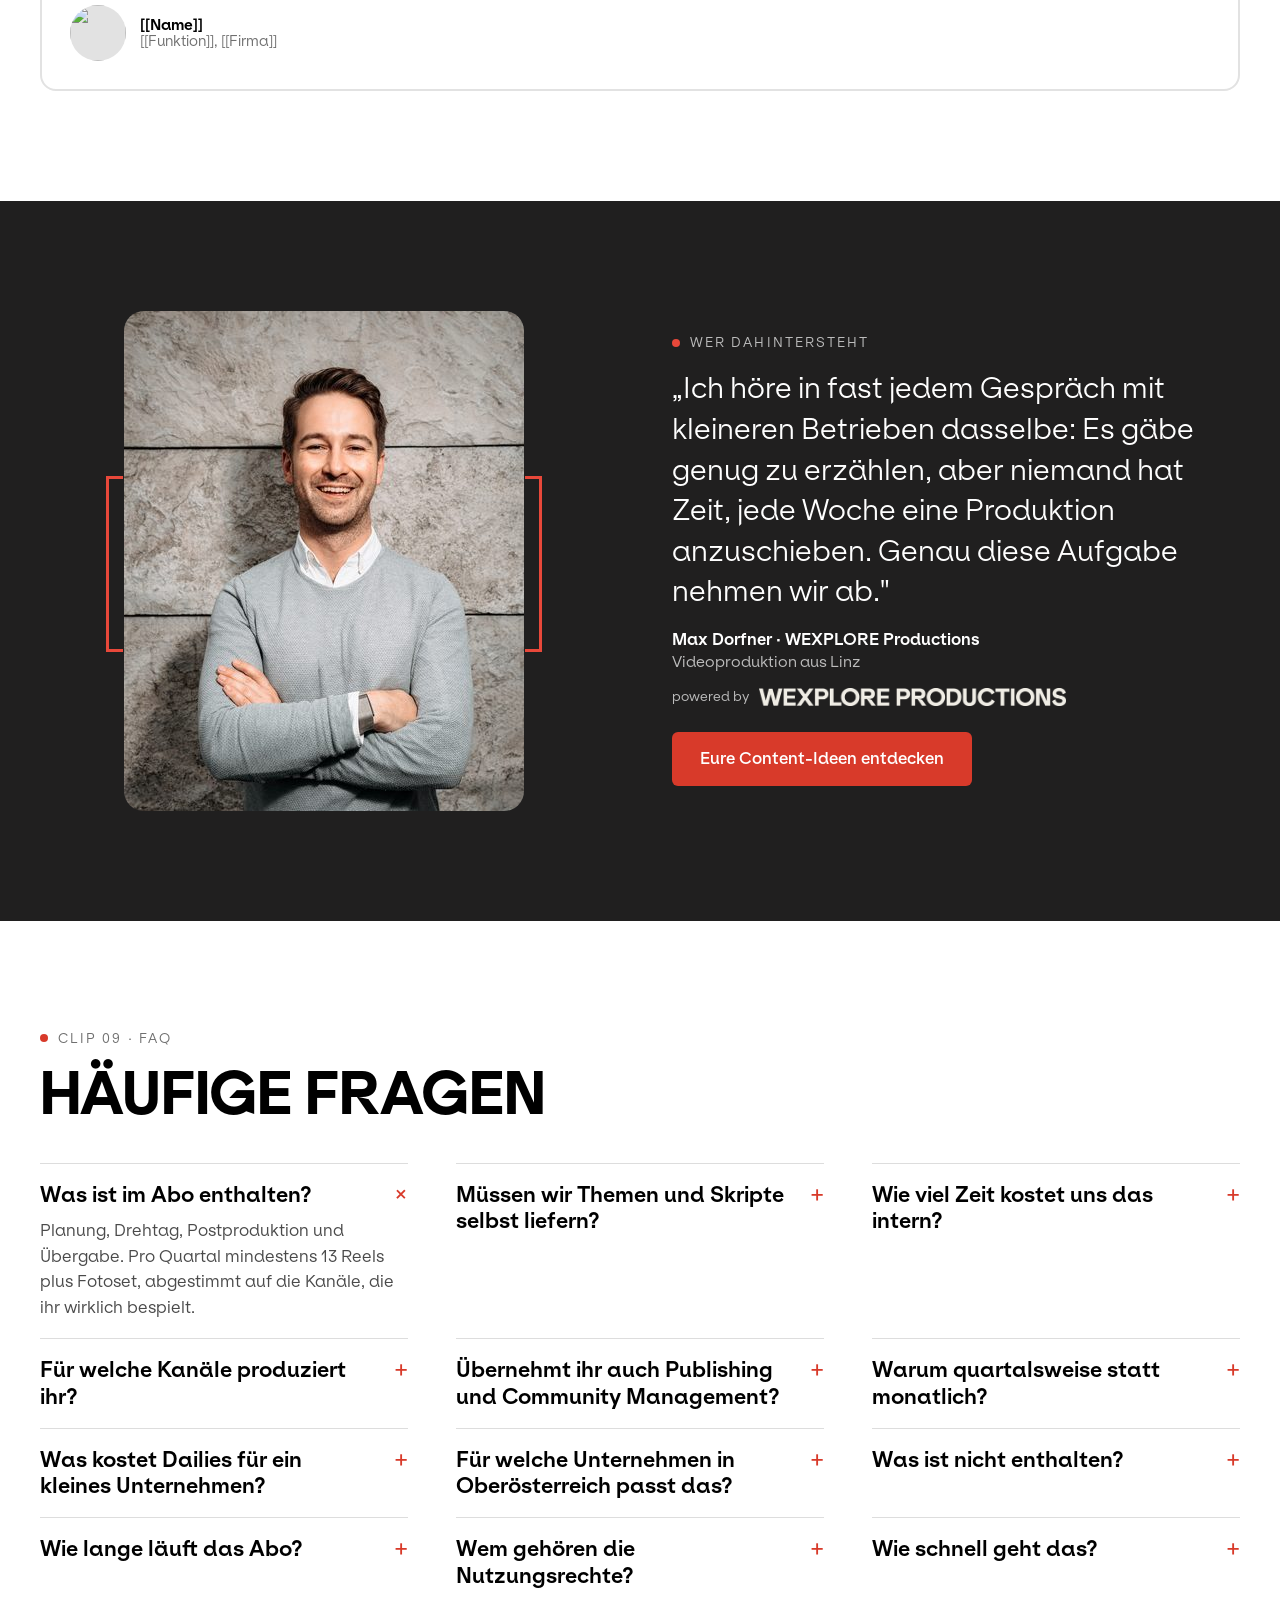
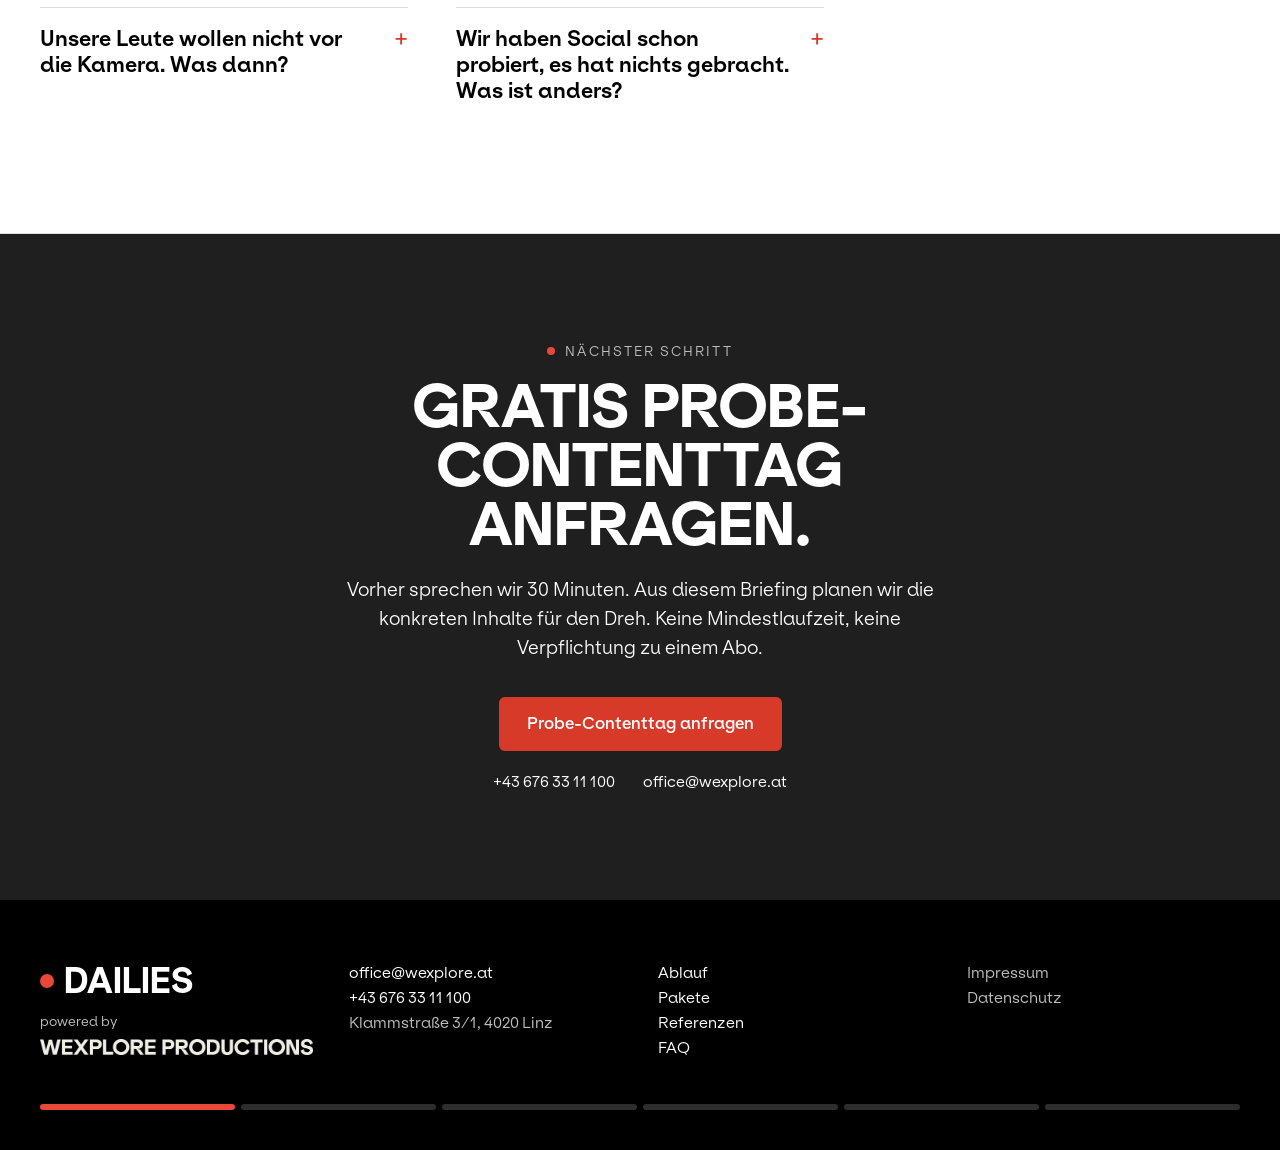
==== commit 832ffead: "CTAs oeffnen wieder das Formular statt einer E-Mail Die acht "Probe-Contenttag anfragen"-CTAs (Kopfl" ====
--- a/index.html
+++ b/index.html
@@ -486,8 +486,9 @@
         <a class="nav-links" href="#output">Output</a>
         <a class="nav-links" href="referenzen.html">Referenzen</a>
         <a class="nav-links" href="#faq">FAQ</a>
-        <!-- TODO Calendly: sobald der Buchungslink steht, hier und bei allen "Probe-Contenttag anfragen"-CTAs mailto ersetzen -->
-        <a class="btn btn--rot btn--s" href="mailto:max@wexplore.at?subject=Gratis%20Probe-Contenttag">Probe-Contenttag anfragen</a>
+        <!-- Alle "Probe-Contenttag anfragen"-CTAs oeffnen das Formular (#flow, Umfrage mit Bewerbung).
+             TODO Calendly: kommt ein Buchungslink, klaeren, ob er das Formular ersetzt oder ergaenzt -->
+        <button type="button" class="btn btn--rot btn--s" data-flow-start="nav">Probe-Contenttag anfragen</button>
       </nav>
     </header>
   </div>
@@ -519,8 +520,8 @@
       <p style="font-size:21px; font-weight:300; line-height:1.5; max-width:52ch; margin:32px 0 0; text-wrap:pretty;">Social Media im Abo für Betriebe in Oberösterreich. Ein Drehtag pro Quartal bei euch, der Rest bei uns: Themen, Dreh, Schnitt, Fotos. Jede Woche ein fertiges Reel.</p>
       <p style="font-size:15px; color:var(--grau-dunkel); margin:14px 0 0;">Dailies ist das Content-Abo von WEXPLORE. Videoproduktion aus Linz.</p>
       <div style="display:flex; flex-wrap:wrap; justify-content:center; align-items:center; gap:12px 22px; margin-top:38px;">
-        <!-- TODO Calendly: Buchungslink als Klick-Lade-Embed, bis dahin mailto an Max -->
-        <a class="btn btn--rot" href="mailto:max@wexplore.at?subject=Gratis%20Probe-Contenttag">Probe-Contenttag anfragen</a>
+        <!-- Oeffnet das Formular. TODO Calendly: siehe Kopfleiste -->
+        <button type="button" class="btn btn--rot" data-flow-start="hero">Probe-Contenttag anfragen</button>
         <a href="#ablauf" style="font-size:16px; font-weight:600; border-bottom:2px solid var(--rot); padding-bottom:2px;">So funktioniert Dailies</a>
       </div>
       <!-- TODO Max: Antwortzeit ergaenzen, sobald zugesagt, z. B. "Antwort innerhalb von 24 Stunden." -->
@@ -572,7 +573,7 @@
           <h3 style="font-size:24px; font-weight:700; line-height:1.25; margin:8px 0 0; hyphens:manual;">Mitarbeiter &amp; Lehrlinge finden</h3>
           <div style="font-size:12px; letter-spacing:.14em; text-transform:uppercase; color:var(--rot-hell); font-weight:600;">Employer Brand</div>
           <p style="font-size:16px; line-height:1.6; color:var(--text-hell); margin:0; text-wrap:pretty;">Die besten Leute bewerben sich dort, wo sie sehen, wie ihr wirklich arbeitet. Regelmäßige Einblicke in Team und Alltag machen euren Auftritt zum Argument - und aus Zusehern Bewerbungen.</p>
-          <a class="btn btn--linie btn--s" style="margin-top:auto; align-self:flex-start;" href="mailto:max@wexplore.at?subject=Gratis%20Probe-Contenttag">Probe-Contenttag anfragen</a>
+          <button type="button" class="btn btn--linie btn--s" style="margin-top:auto; align-self:flex-start;" data-flow-start="ziel" data-ziel-cta="bewerbungen">Probe-Contenttag anfragen</button>
         </div>
 
         <div style="border:2px solid var(--linie-hell); border-radius:16px; padding:30px; display:flex; flex-direction:column; gap:12px;">
@@ -580,7 +581,7 @@
           <h3 style="font-size:24px; font-weight:700; line-height:1.25; margin:8px 0 0; hyphens:manual;">Produkte verkaufen</h3>
           <div style="font-size:12px; letter-spacing:.14em; text-transform:uppercase; color:var(--rot-hell); font-weight:600;">Produkt</div>
           <p style="font-size:16px; line-height:1.6; color:var(--text-hell); margin:0; text-wrap:pretty;">Wer euer Produkt versteht, kauft es auch. Wir zeigen, was es kann, beantworten die Fragen eurer Kundschaft und machen aus Interesse Anfragen - Woche für Woche.</p>
-          <a class="btn btn--linie btn--s" style="margin-top:auto; align-self:flex-start;" href="mailto:max@wexplore.at?subject=Gratis%20Probe-Contenttag">Probe-Contenttag anfragen</a>
+          <button type="button" class="btn btn--linie btn--s" style="margin-top:auto; align-self:flex-start;" data-flow-start="ziel" data-ziel-cta="nachfrage">Probe-Contenttag anfragen</button>
         </div>
 
         <div style="border:2px solid var(--linie-hell); border-radius:16px; padding:30px; display:flex; flex-direction:column; gap:12px;">
@@ -588,7 +589,7 @@
           <h3 style="font-size:24px; font-weight:700; line-height:1.25; margin:8px 0 0; hyphens:manual;">Als Marke sichtbar sein</h3>
           <div style="font-size:12px; letter-spacing:.14em; text-transform:uppercase; color:var(--rot-hell); font-weight:600;">Brand Awareness</div>
           <p style="font-size:16px; line-height:1.6; color:var(--text-hell); margin:0; text-wrap:pretty;">Wer regelmäßig auftaucht, bleibt im Kopf. Ein konsistenter Look und laufender Content sorgen dafür, dass man euch kennt, bevor man euch braucht.</p>
-          <a class="btn btn--linie btn--s" style="margin-top:auto; align-self:flex-start;" href="mailto:max@wexplore.at?subject=Gratis%20Probe-Contenttag">Probe-Contenttag anfragen</a>
+          <button type="button" class="btn btn--linie btn--s" style="margin-top:auto; align-self:flex-start;" data-flow-start="ziel" data-ziel-cta="bekanntheit">Probe-Contenttag anfragen</button>
         </div>
 
       </div>
@@ -755,8 +756,8 @@
         <p hidden style="font-size:15px; line-height:1.6; color:var(--text-hell); margin:14px 0 0; max-width:58ch;">Wir starten pro Quartal [[X]] neue Abos, damit jeder Drehtag die volle Aufmerksamkeit bekommt. Für einen Start im ersten Quartal 2027 planen wir bis [[Datum]].</p>
       </div>
       <div style="justify-self:start;">
-        <!-- TODO Calendly: Buchungslink, bis dahin mailto an Max -->
-        <a class="btn btn--rot" href="mailto:max@wexplore.at?subject=Gratis%20Probe-Contenttag">Probe-Contenttag anfragen</a>
+        <!-- Oeffnet das Formular. TODO Calendly: siehe Kopfleiste -->
+        <button type="button" class="btn btn--rot" data-flow-start="laufzeit">Probe-Contenttag anfragen</button>
         <p style="font-size:14px; color:var(--grau-hell); margin:12px 0 0;">Gratis und unverbindlich.</p>
       </div>
     </div>
@@ -926,8 +927,8 @@
       <h2 id="anfrage-titel" class="plakat h2" style="margin:18px 0 0; max-width:22ch;">Gratis Probe-Contenttag anfragen.</h2>
       <p style="font-size:18px; font-weight:300; line-height:1.6; max-width:54ch; margin:22px 0 0; text-wrap:pretty;">Vorher sprechen wir 30 Minuten. Aus diesem Briefing planen wir die konkreten Inhalte für den Dreh. Keine Mindestlaufzeit, keine Verpflichtung zu einem Abo.</p>
       <div style="margin-top:34px;">
-        <!-- TODO Calendly: Buchungslink als Klick-Lade-Embed samt Datenschutzhinweis zum Anbieter, bis dahin mailto an Max -->
-        <a class="btn btn--rot" href="mailto:max@wexplore.at?subject=Gratis%20Probe-Contenttag">Probe-Contenttag anfragen</a>
+        <!-- Oeffnet das Formular. TODO Calendly: siehe Kopfleiste -->
+        <button type="button" class="btn btn--rot" data-flow-start="anfrage">Probe-Contenttag anfragen</button>
       </div>
       <div style="display:flex; flex-wrap:wrap; justify-content:center; gap:8px 28px; margin-top:22px; font-size:15px; color:var(--grau-dunkel);">
         <a href="tel:+436763311100" style="color:#fff;">+43 676 33 11 100</a>
@@ -975,7 +976,7 @@
   <div data-sticky-cta style="position:fixed; right:24px; bottom:24px; z-index:60; display:flex; align-items:center; gap:14px; padding:8px 8px 8px 18px; border-radius:10px; background:#000; color:#fff; box-shadow:0 8px 24px rgba(0,0,0,.3); opacity:0; transform:translateY(12px); pointer-events:none; transition:opacity .3s, transform .3s;">
     <div style="width:8px; height:8px; border-radius:50%; background:var(--rot); animation:recblink 1.6s steps(1) infinite;"></div>
     <span style="font-size:12px; letter-spacing:.14em; text-transform:uppercase;">Keine Mindestlaufzeit</span>
-    <a class="btn btn--rot btn--s" href="mailto:max@wexplore.at?subject=Gratis%20Probe-Contenttag">Probe-Contenttag anfragen</a>
+    <button type="button" class="btn btn--rot btn--s" data-flow-start="sticky">Probe-Contenttag anfragen</button>
   </div>
 
 </div>
@@ -1435,7 +1436,8 @@
   var abgeschlossen = false;
   var EINSTIEGE = {
     nav: "Navigation", hero: "Startbereich", ziel: "Zielkarte", kontakt: "Abschnitt Wer dahintersteht",
-    sticky: "Leiste unten", "paket-start": "Paket Start", "paket-grow": "Paket Grow"
+    sticky: "Leiste unten", "paket-start": "Paket Start", "paket-grow": "Paket Grow",
+    laufzeit: "Abschnitt Keine Mindestlaufzeit", anfrage: "Abschnitt Probe-Contenttag anfragen"
   };
   var K = { name: "", firma: "", funktion: "", email: "", telefon: "", erreichbar: "", optin: false };
 
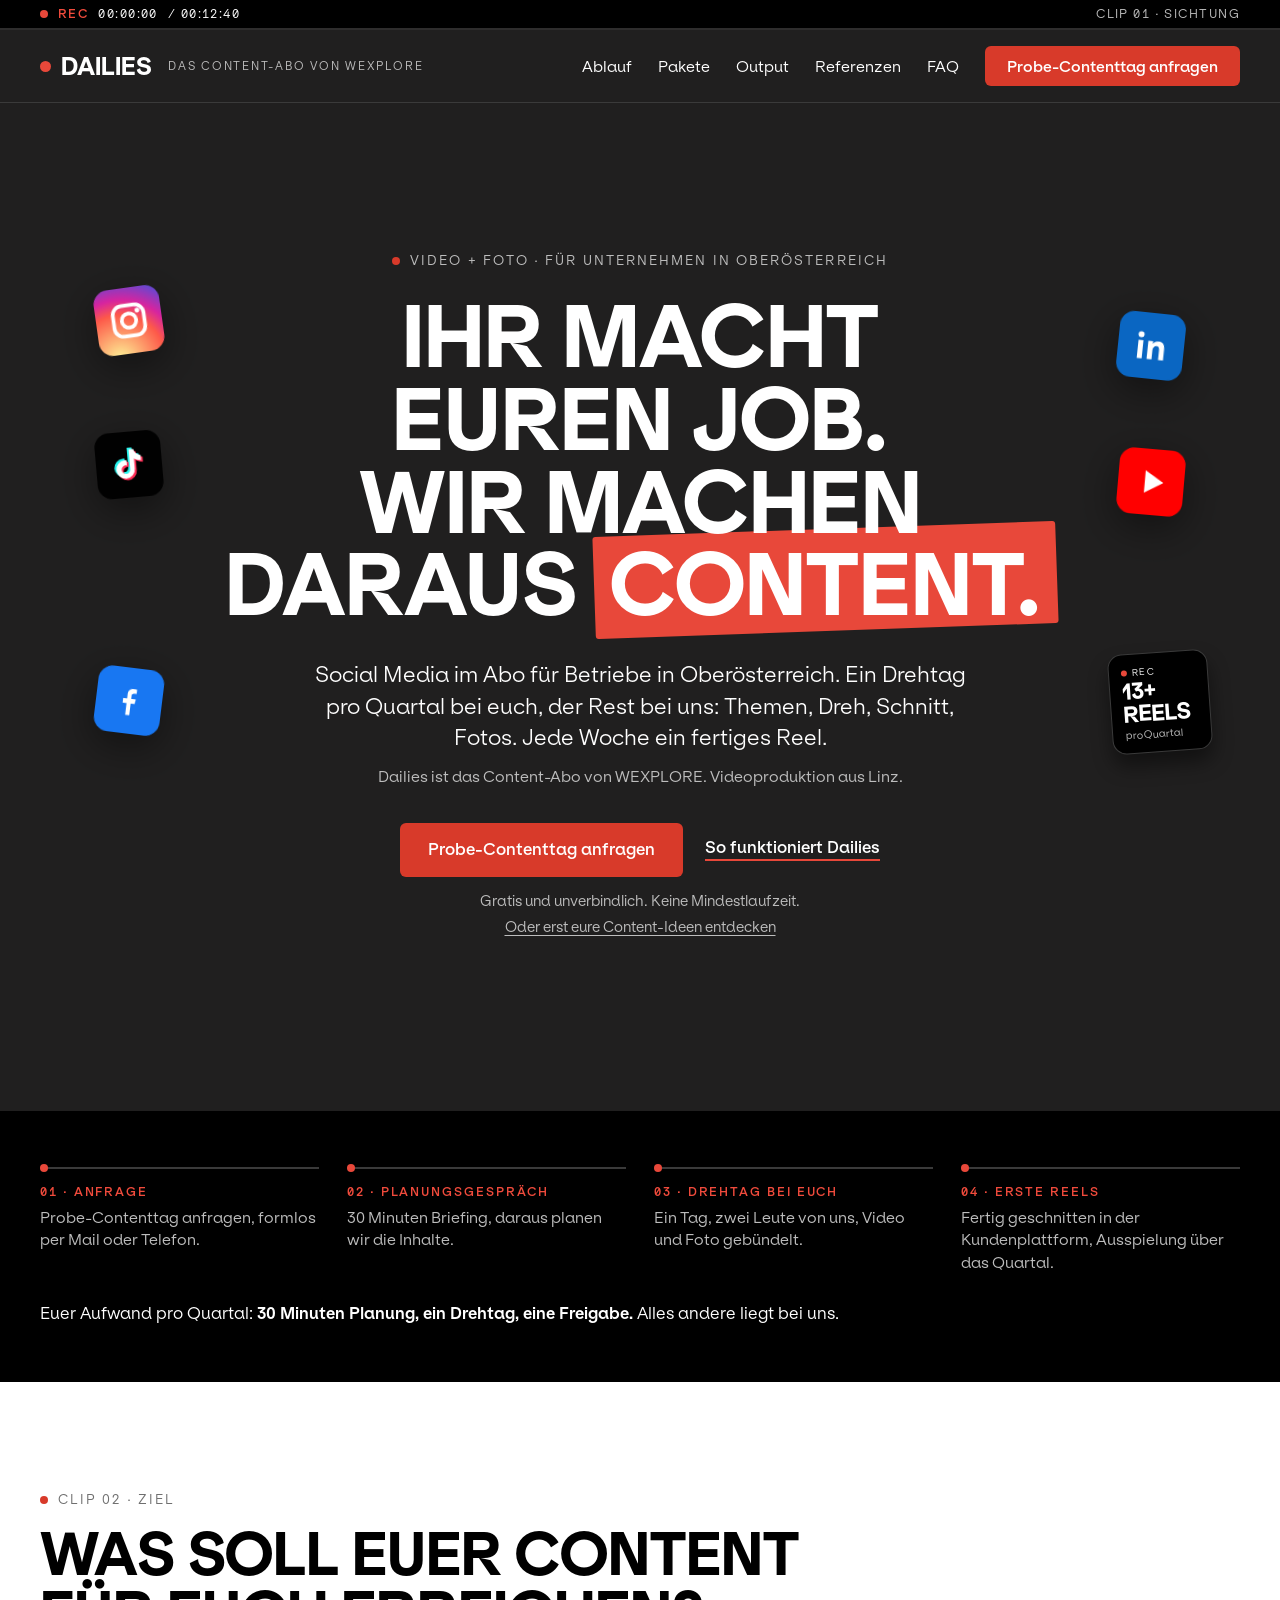
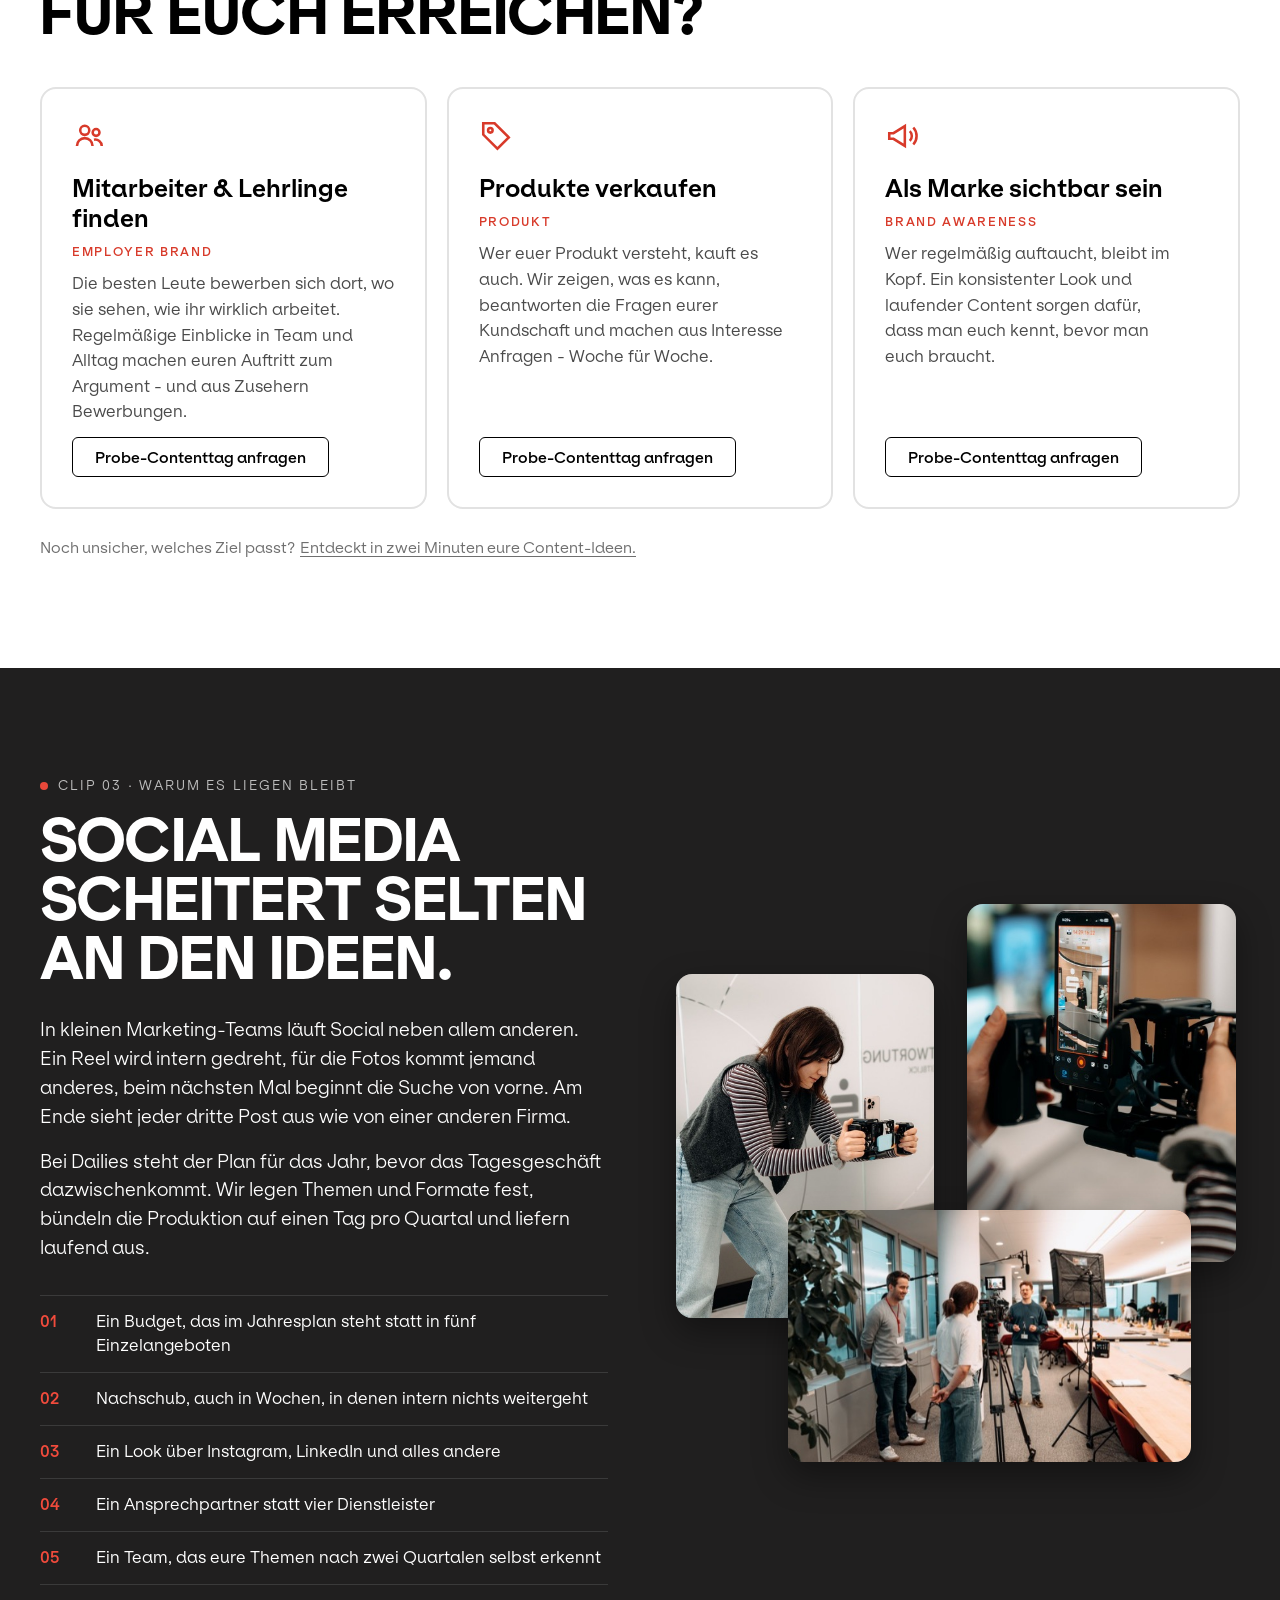
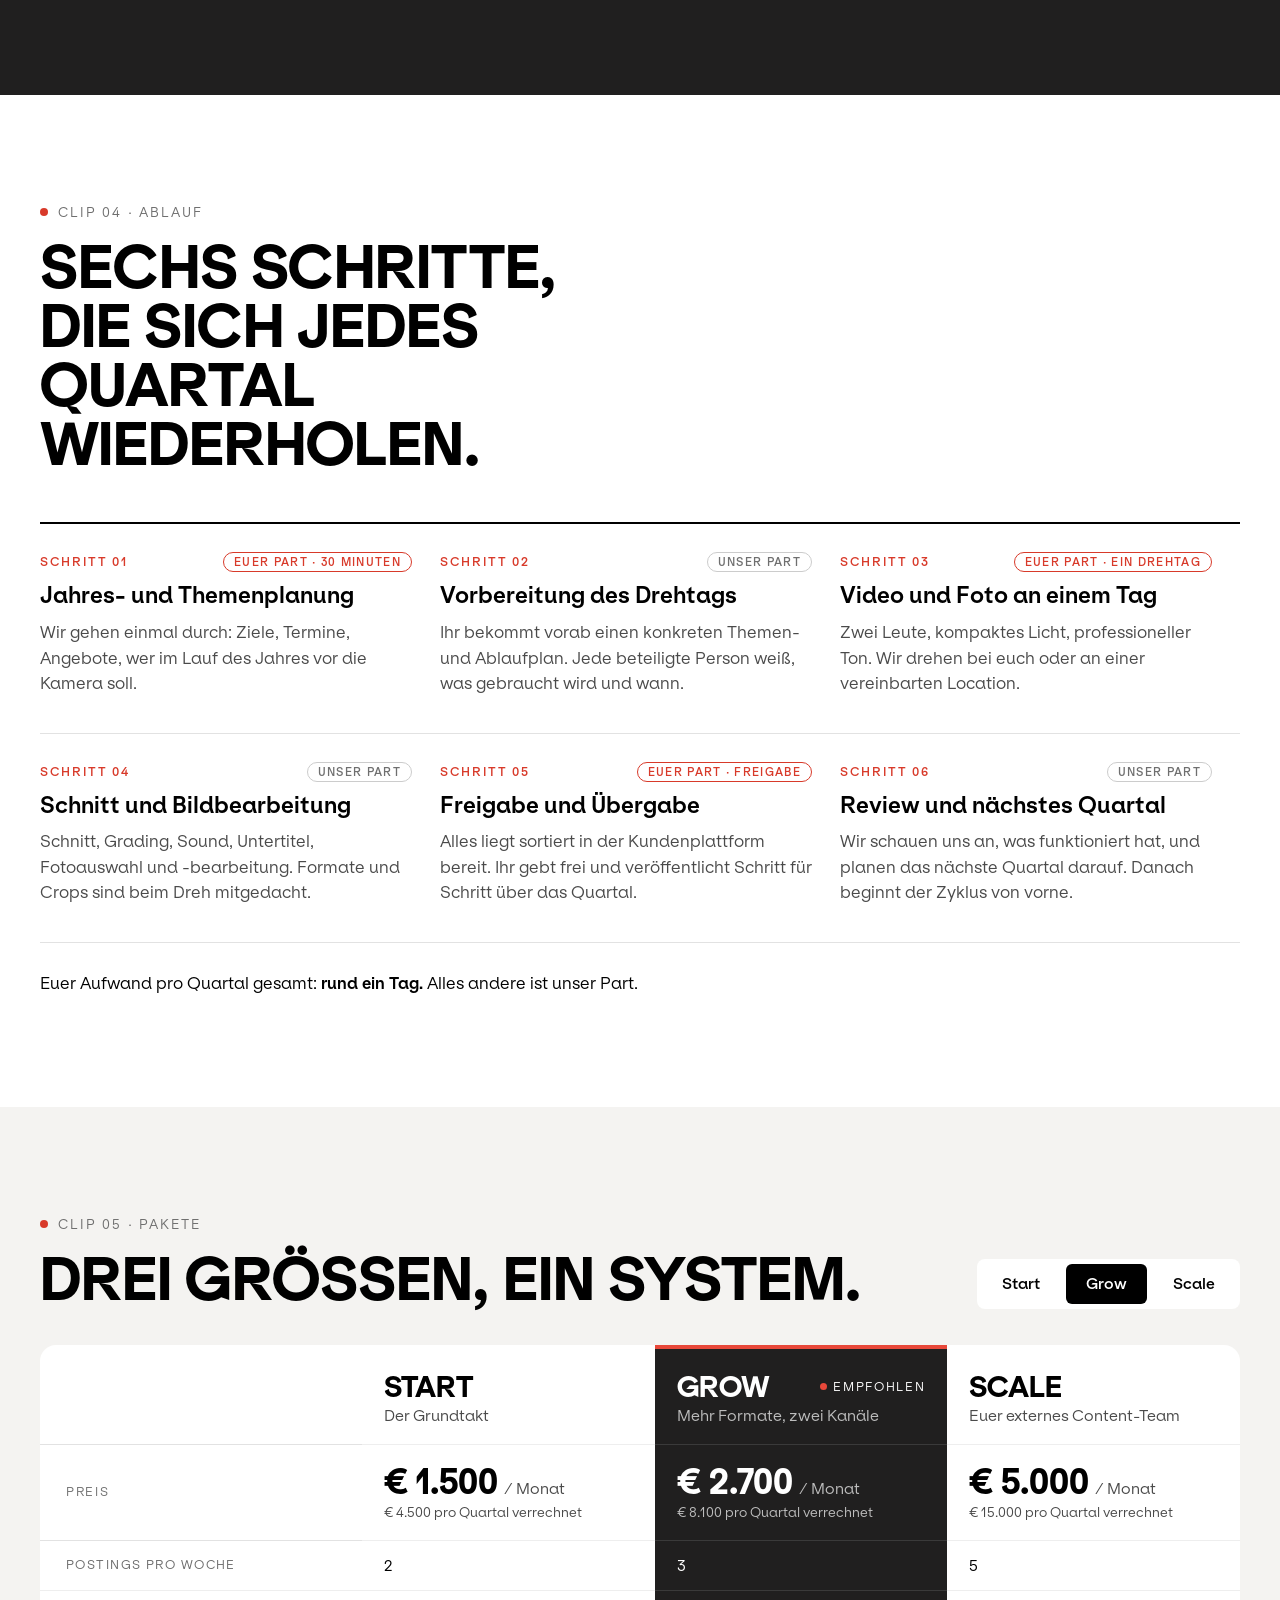
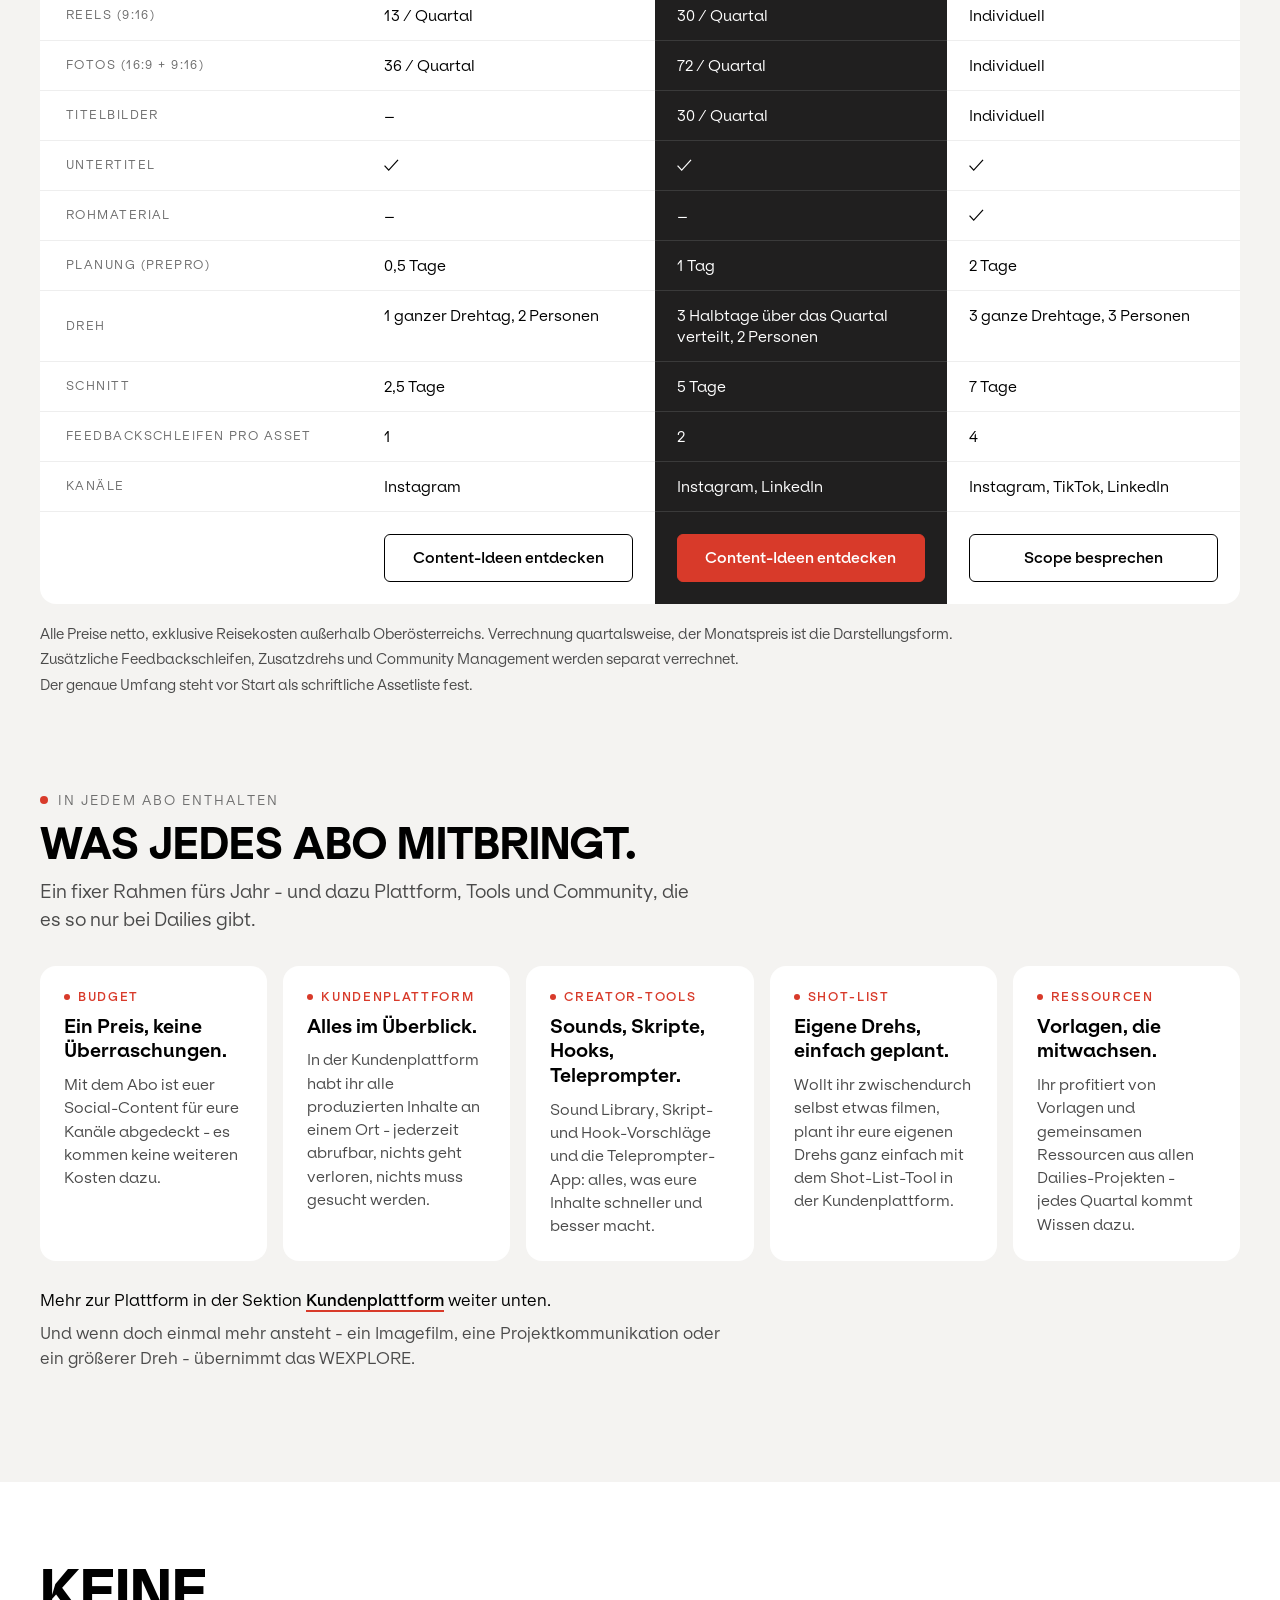
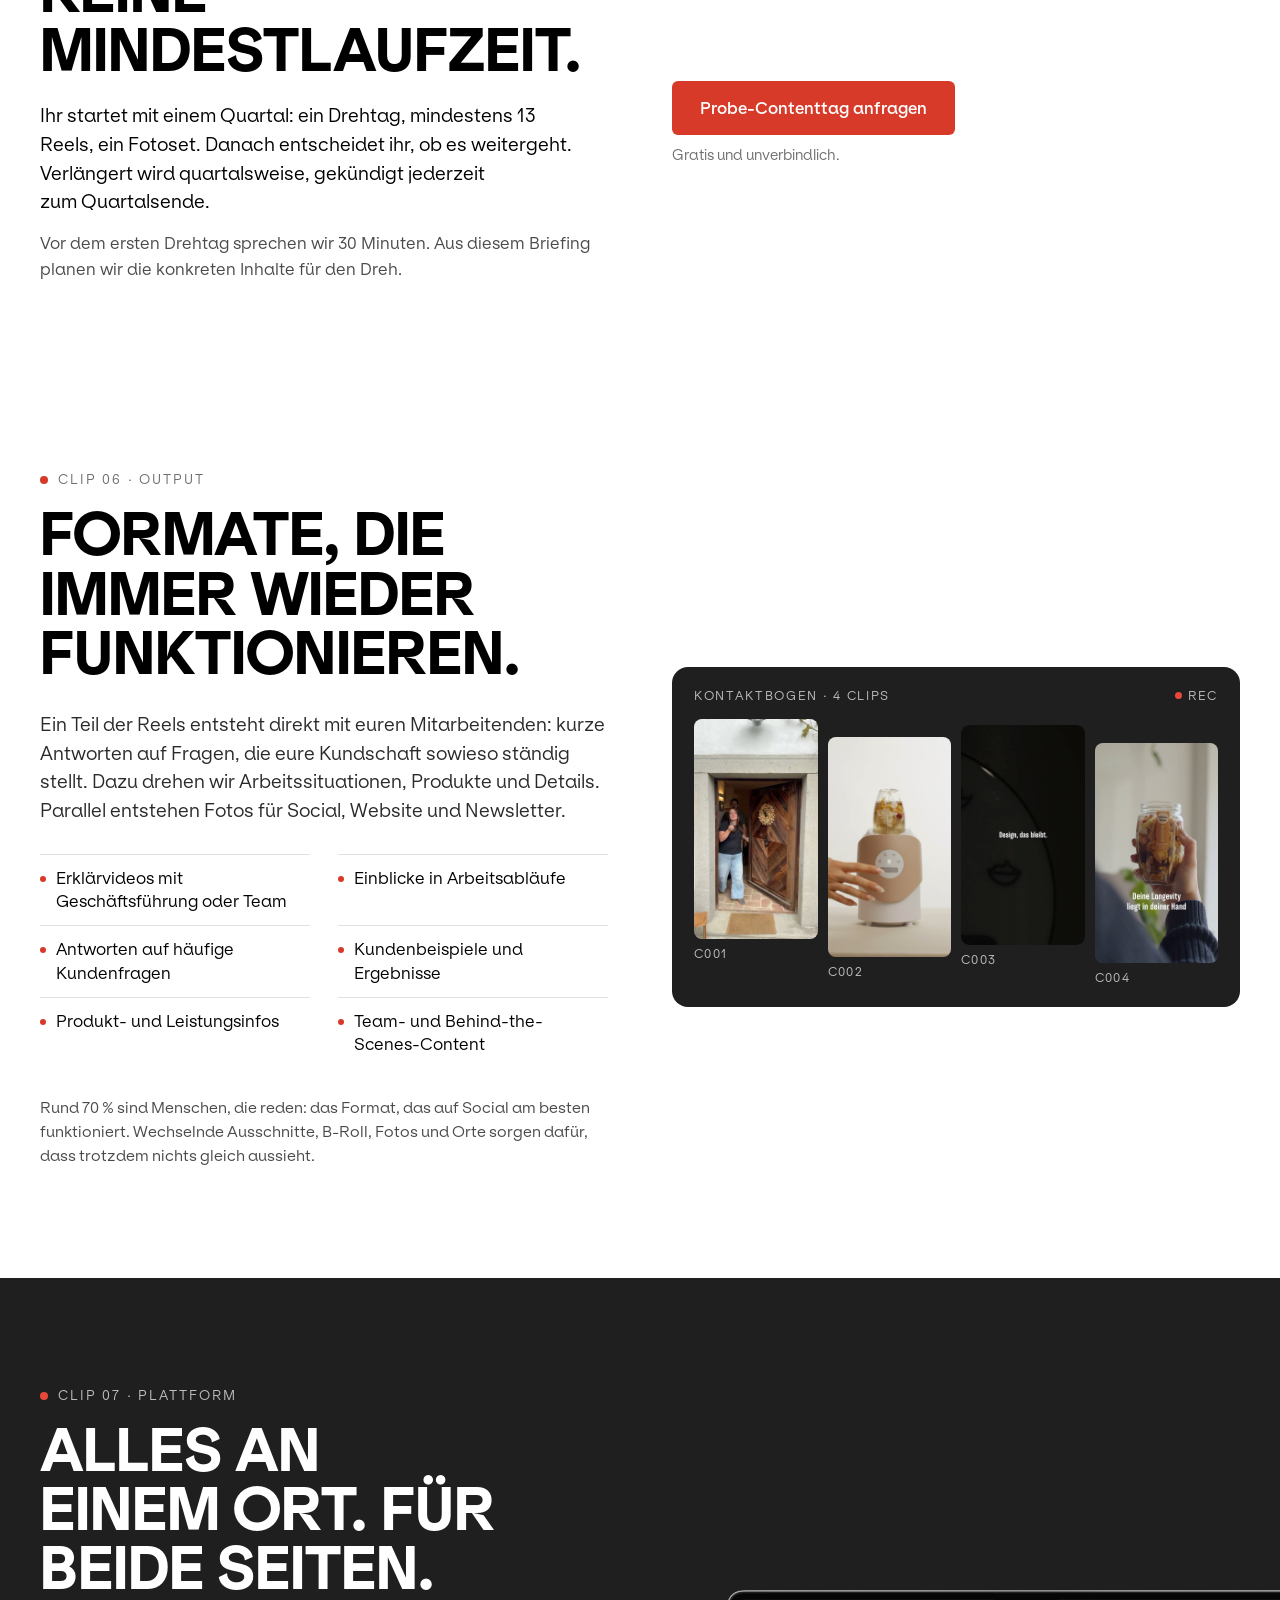
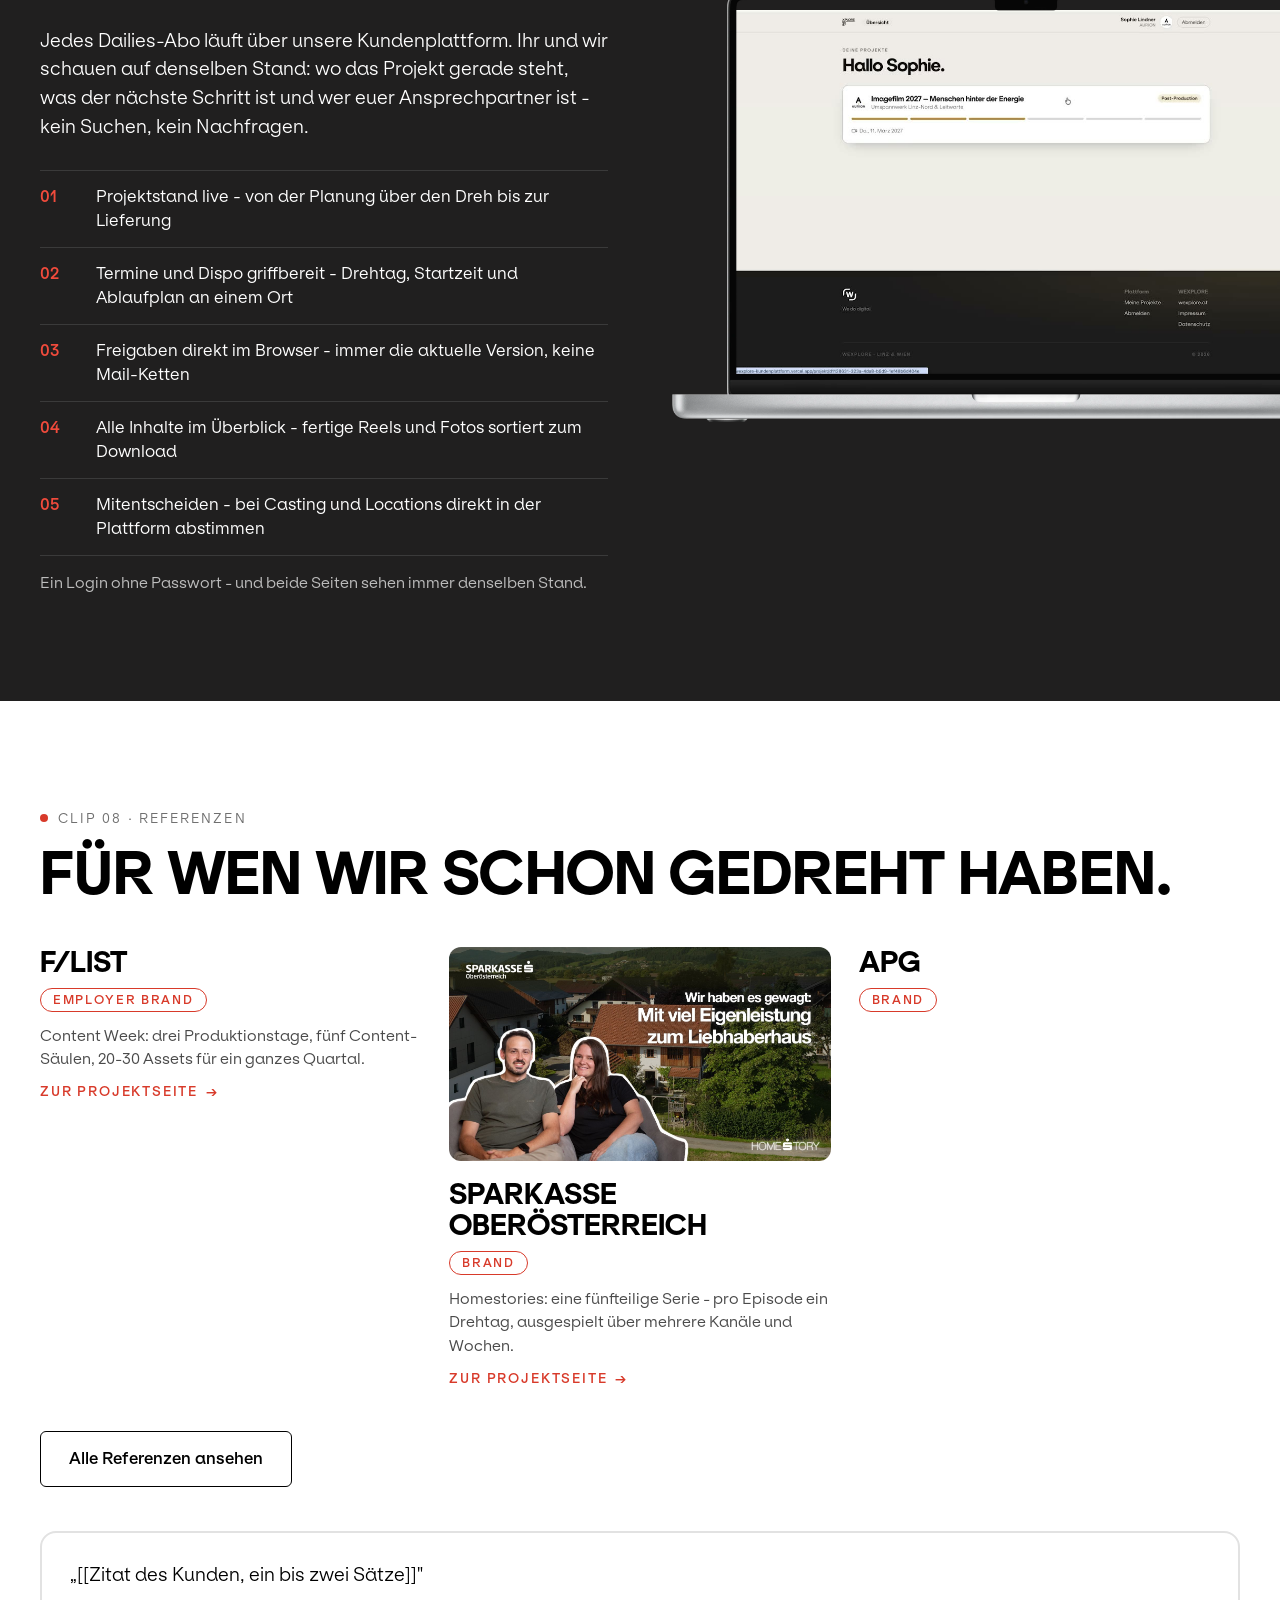
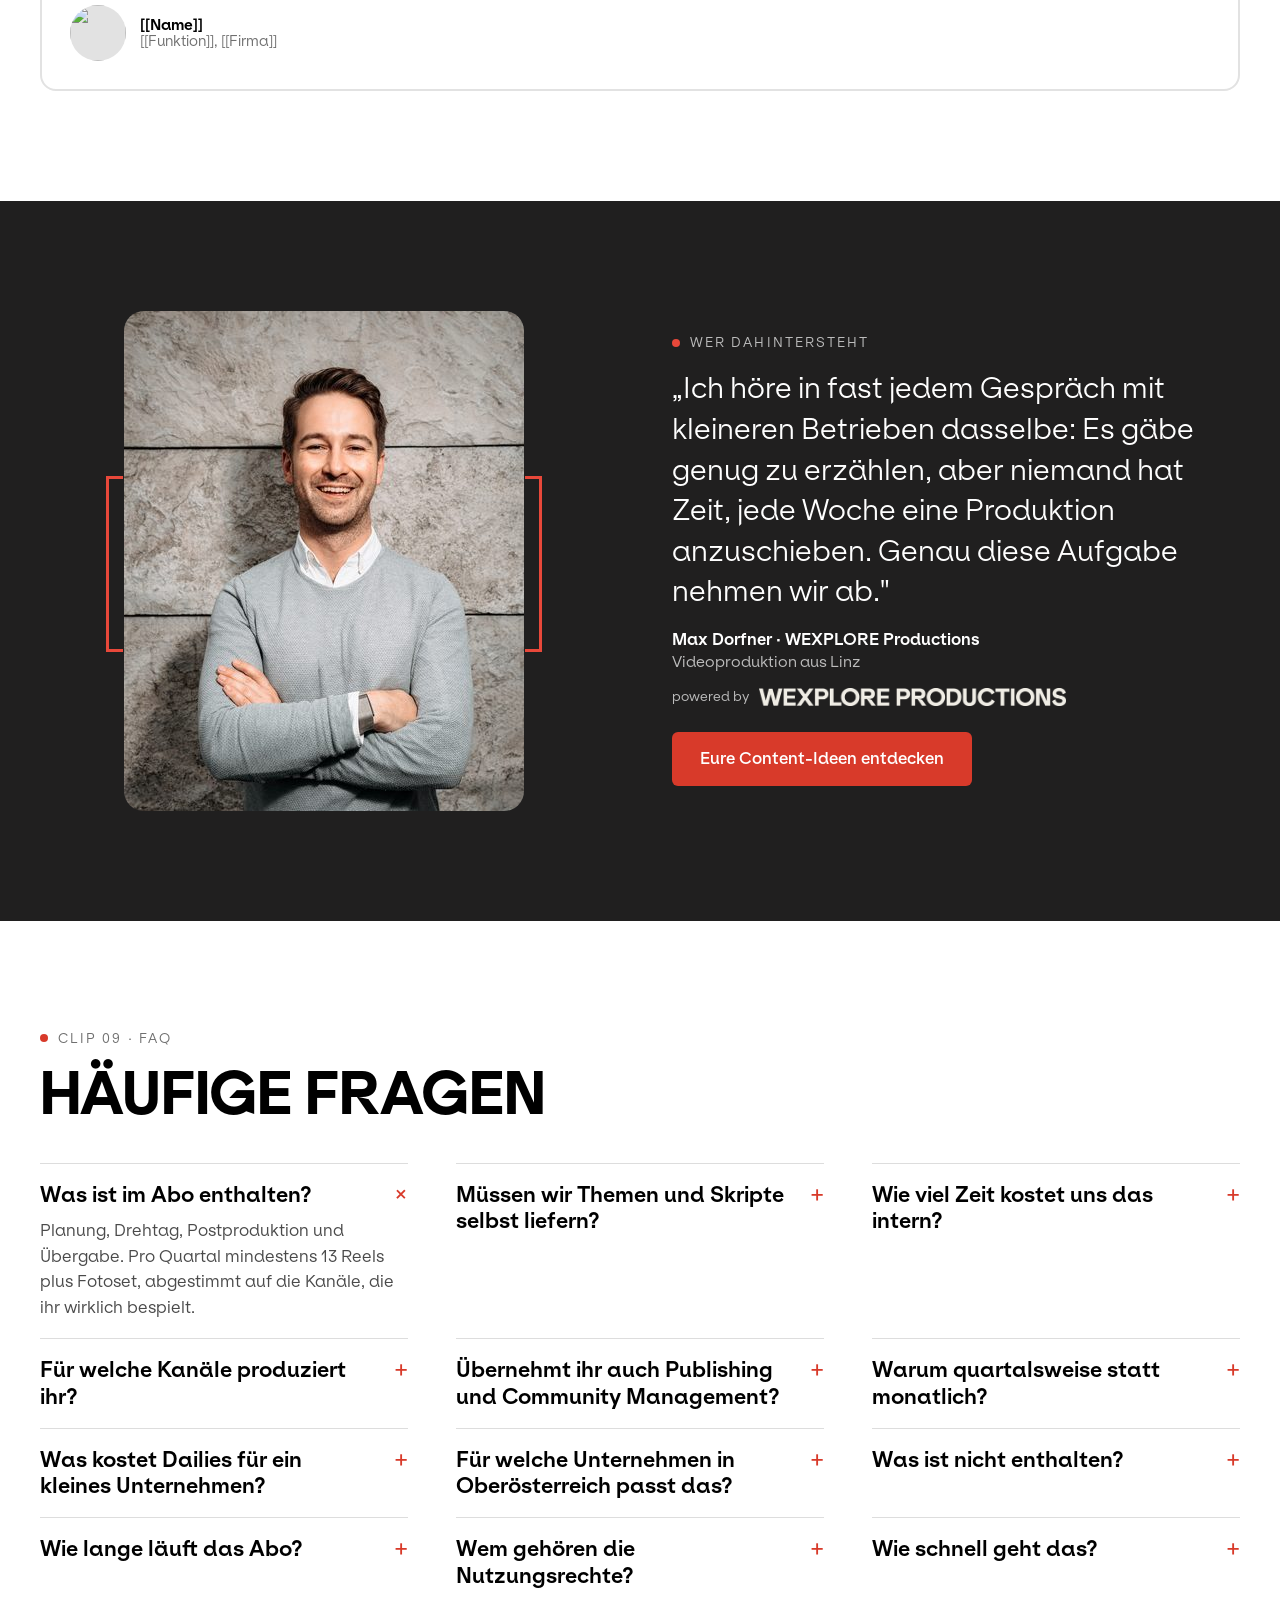
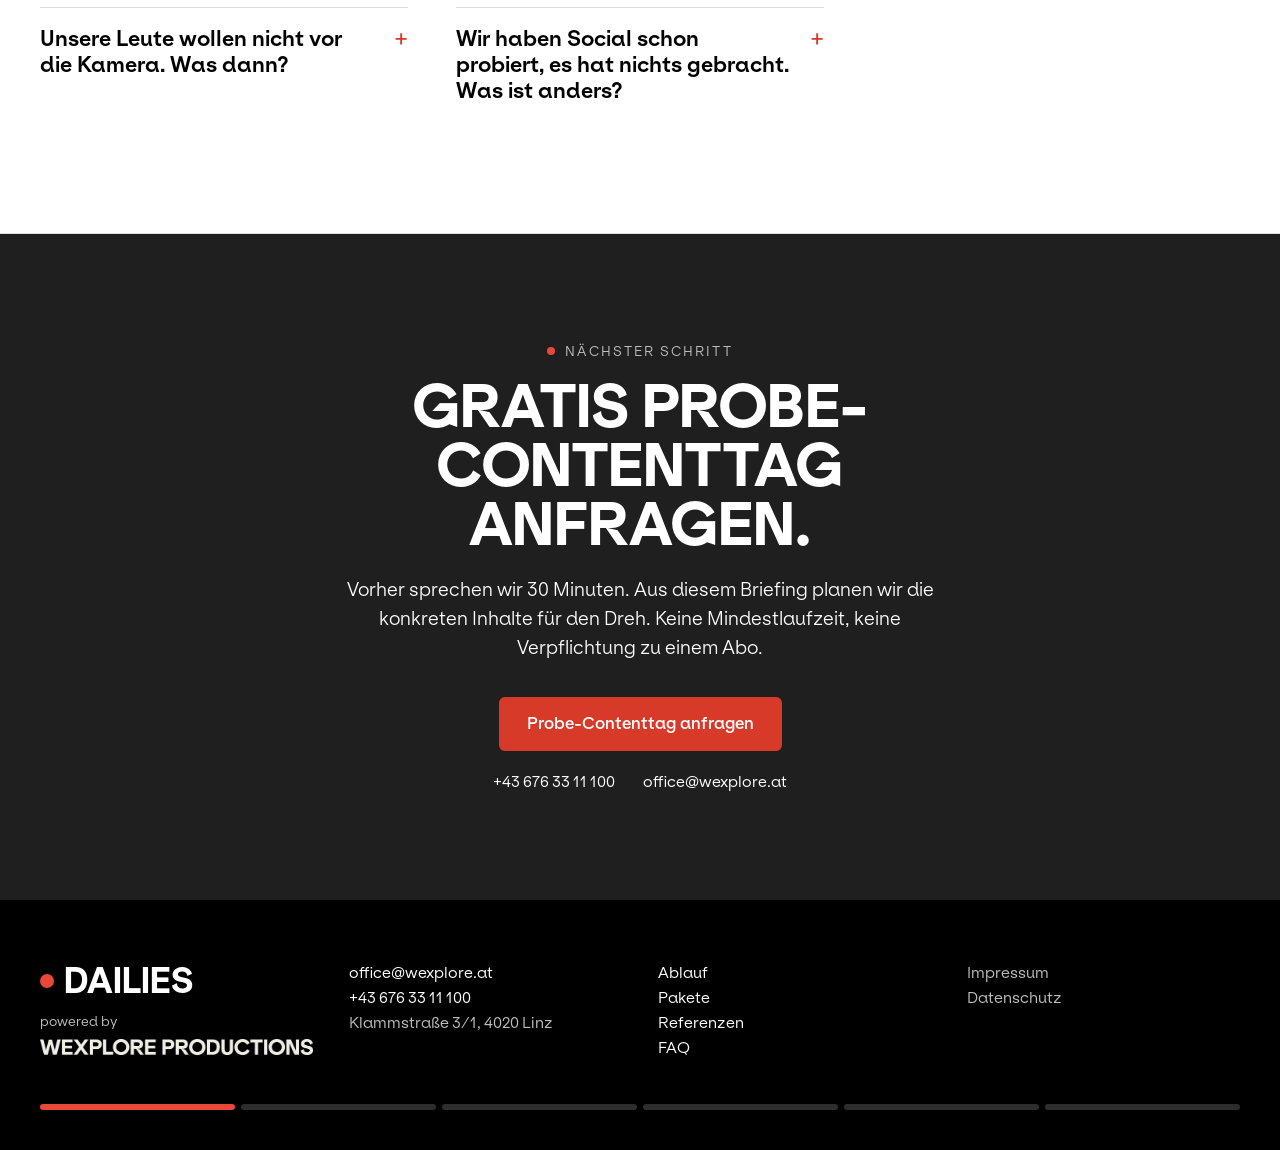
==== commit 412164d7: "wexplore.at: eigene Kopfleiste mit CTA statt Website-Navigation Auf der Dailies-Seite steht oben wie" ====
--- a/index.html
+++ b/index.html
@@ -449,16 +449,10 @@
 </head>
 <body>
 
-<!-- Bereiche zwischen storyblok:weglassen und /storyblok:weglassen fehlen in der Fassung fuer
-     wexplore.at, weil dort Navigation, Skip-Link und Footer von der Website kommen.
-     Siehe tools/storyblok/README.md. -->
-<!-- storyblok:weglassen -->
 <a class="sr-only skip" href="#sichtung">Zum Inhalt springen</a>
-<!-- /storyblok:weglassen -->
 
 <div>
 
-  <!-- storyblok:weglassen -->
   <div style="position:sticky; top:0; z-index:50;">
     <div style="background:#000; color:#fff; position:relative;">
       <div class="recbar" style="display:flex; justify-content:space-between; align-items:center; gap:16px; padding:7px 40px; font-size:12px; letter-spacing:.12em; text-transform:uppercase; font-variant-numeric:tabular-nums;">
@@ -492,7 +486,6 @@
       </nav>
     </header>
   </div>
-  <!-- /storyblok:weglassen -->
 
   <main>
 
@@ -939,6 +932,8 @@
 
   </main>
 
+  <!-- Der Bereich bis /storyblok:weglassen fehlt in der Fassung fuer wexplore.at, dort kommt der
+       Footer von der Website. Siehe tools/storyblok/README.md. -->
   <!-- storyblok:weglassen -->
   <footer data-readout="Clip 09 · Ende" data-screen-label="09 Ende" style="background:#000; color:#fff; padding:64px 40px 40px;">
     <div class="wrap" style="display:grid; grid-template-columns:repeat(auto-fit, minmax(min(100%, 200px), 1fr)); gap:36px;">
